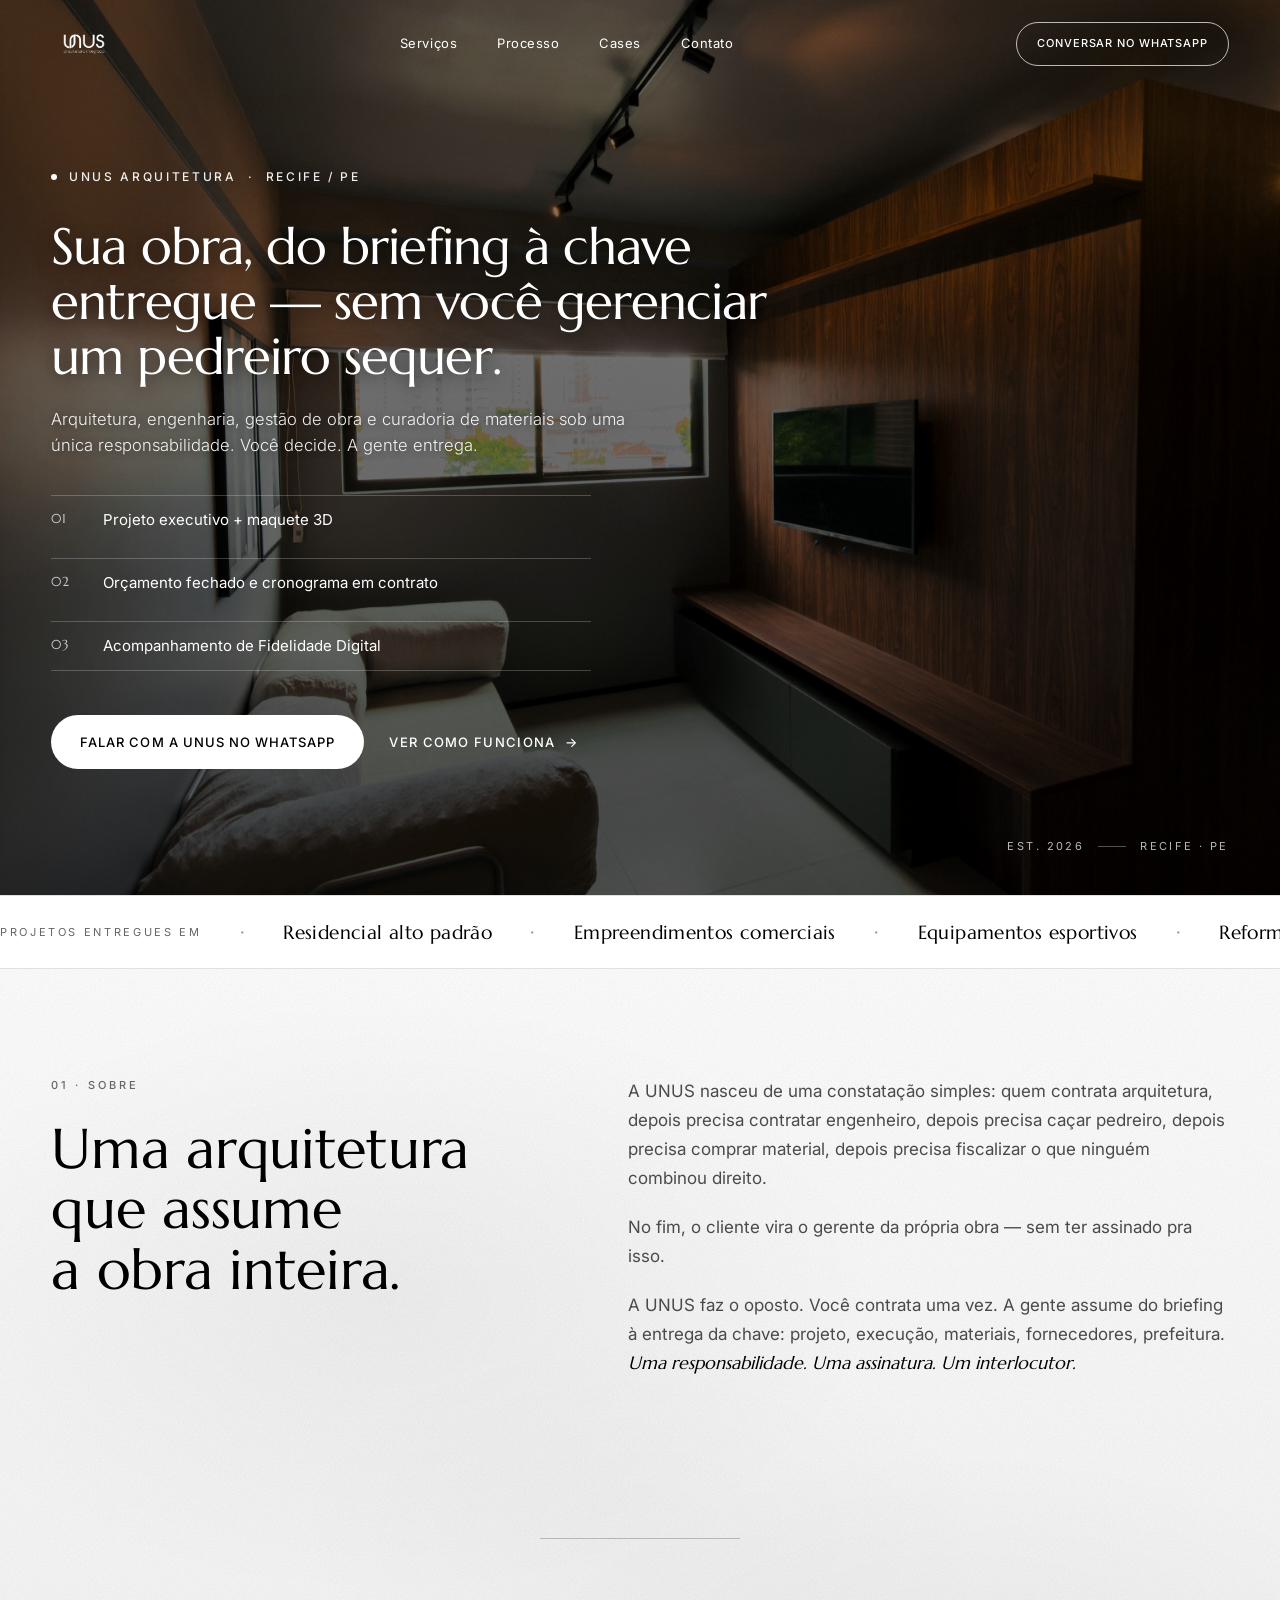
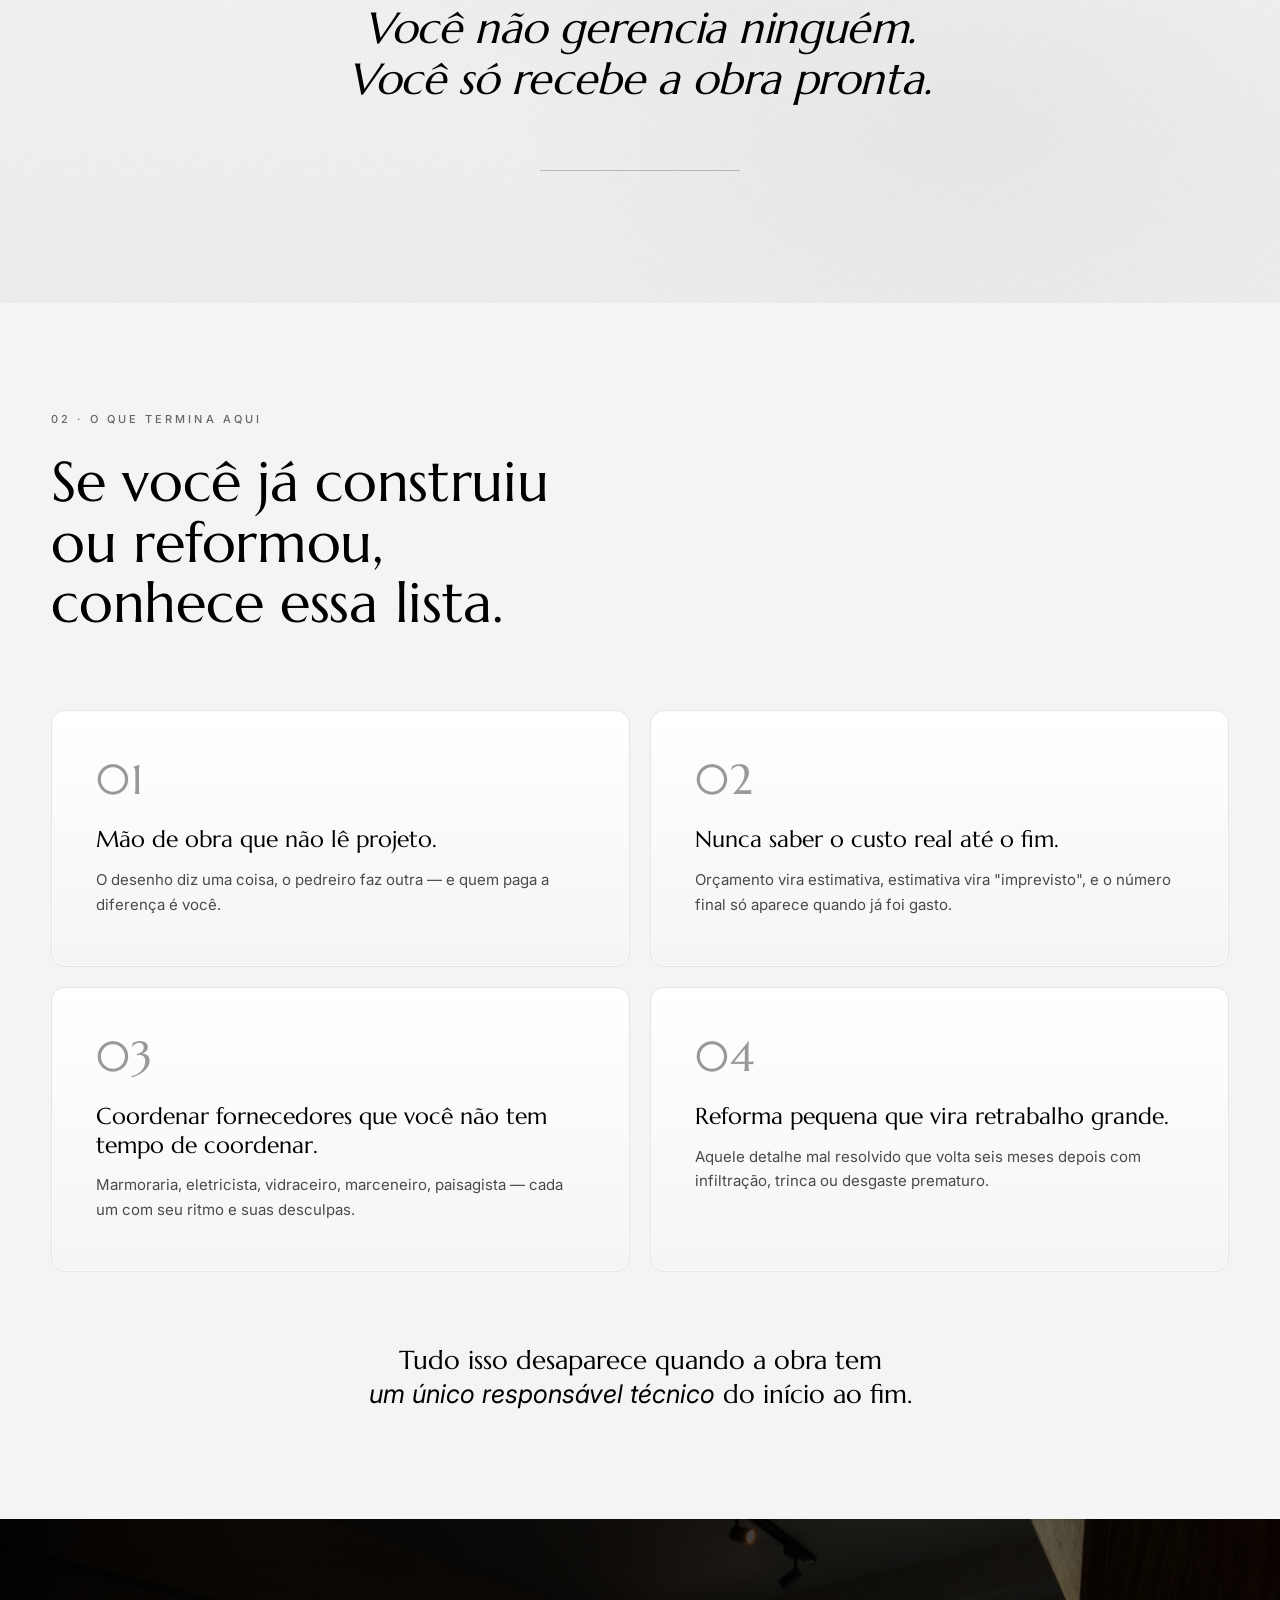
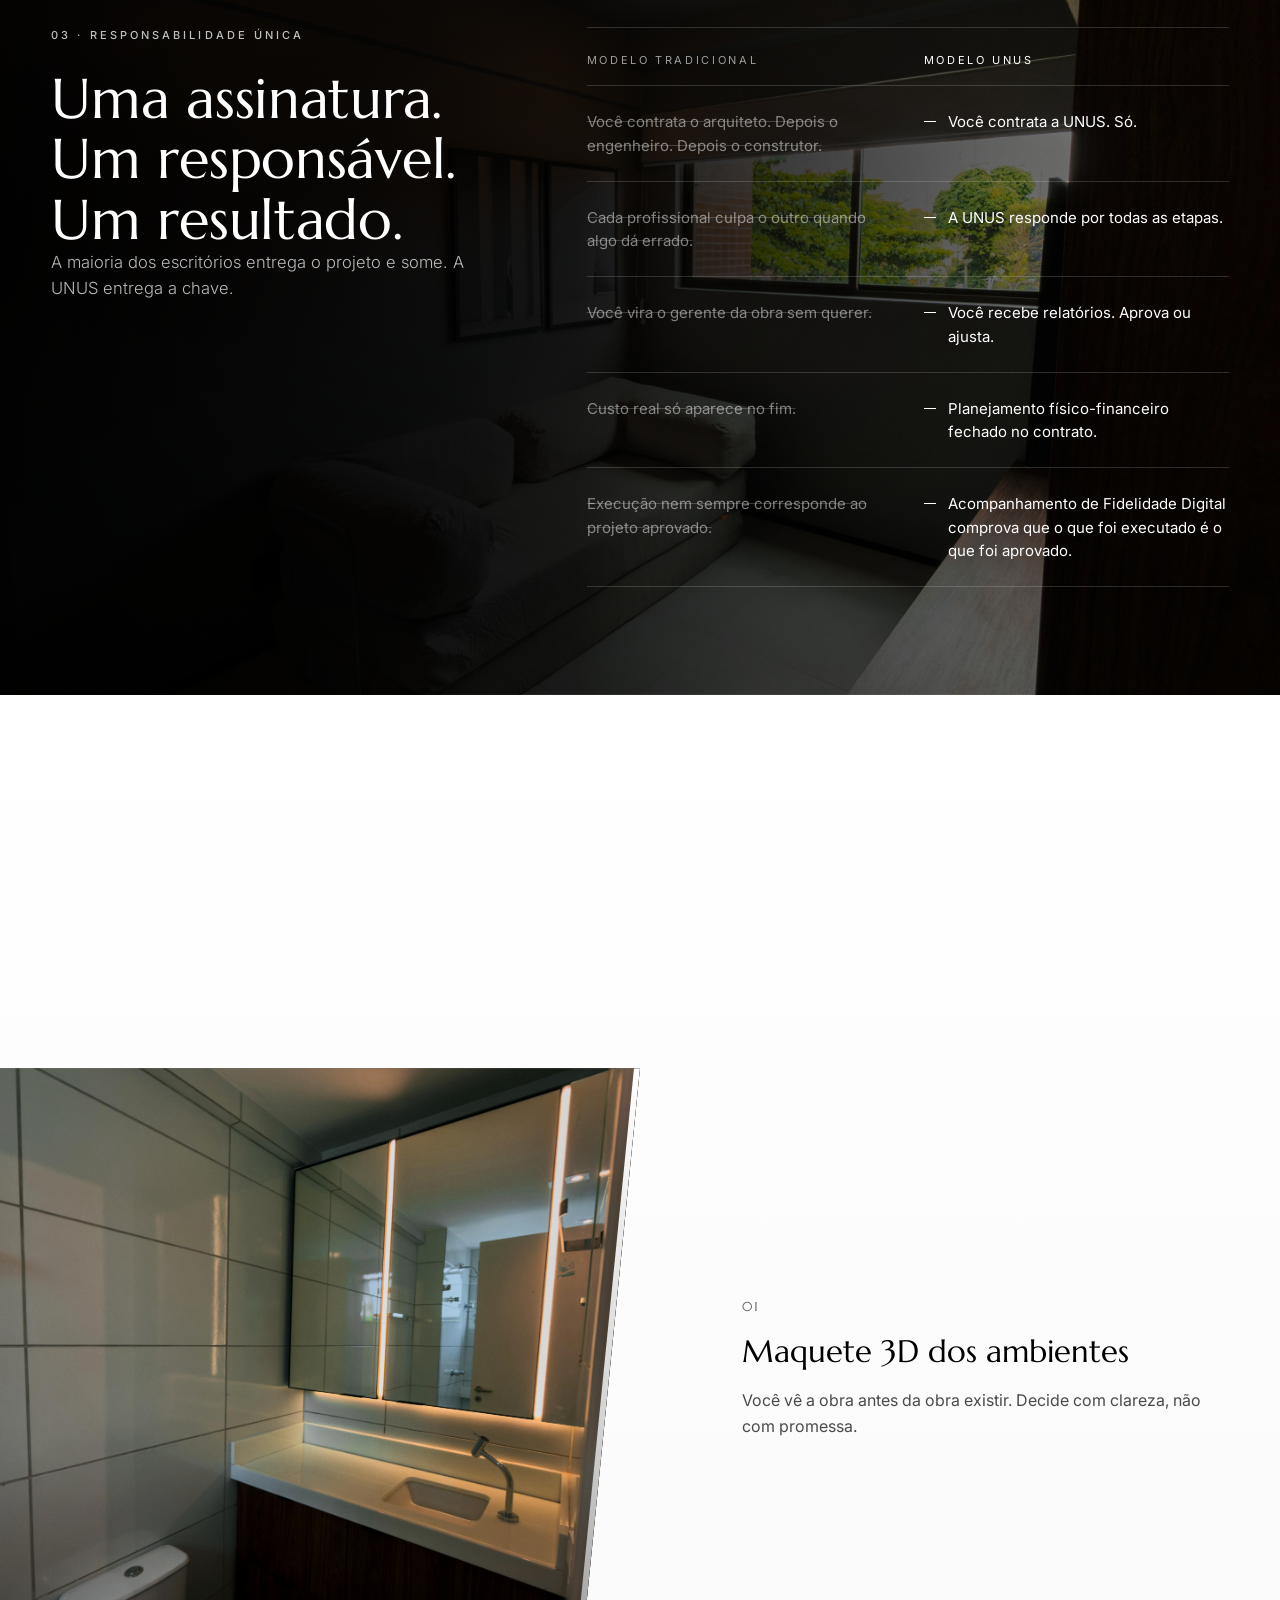
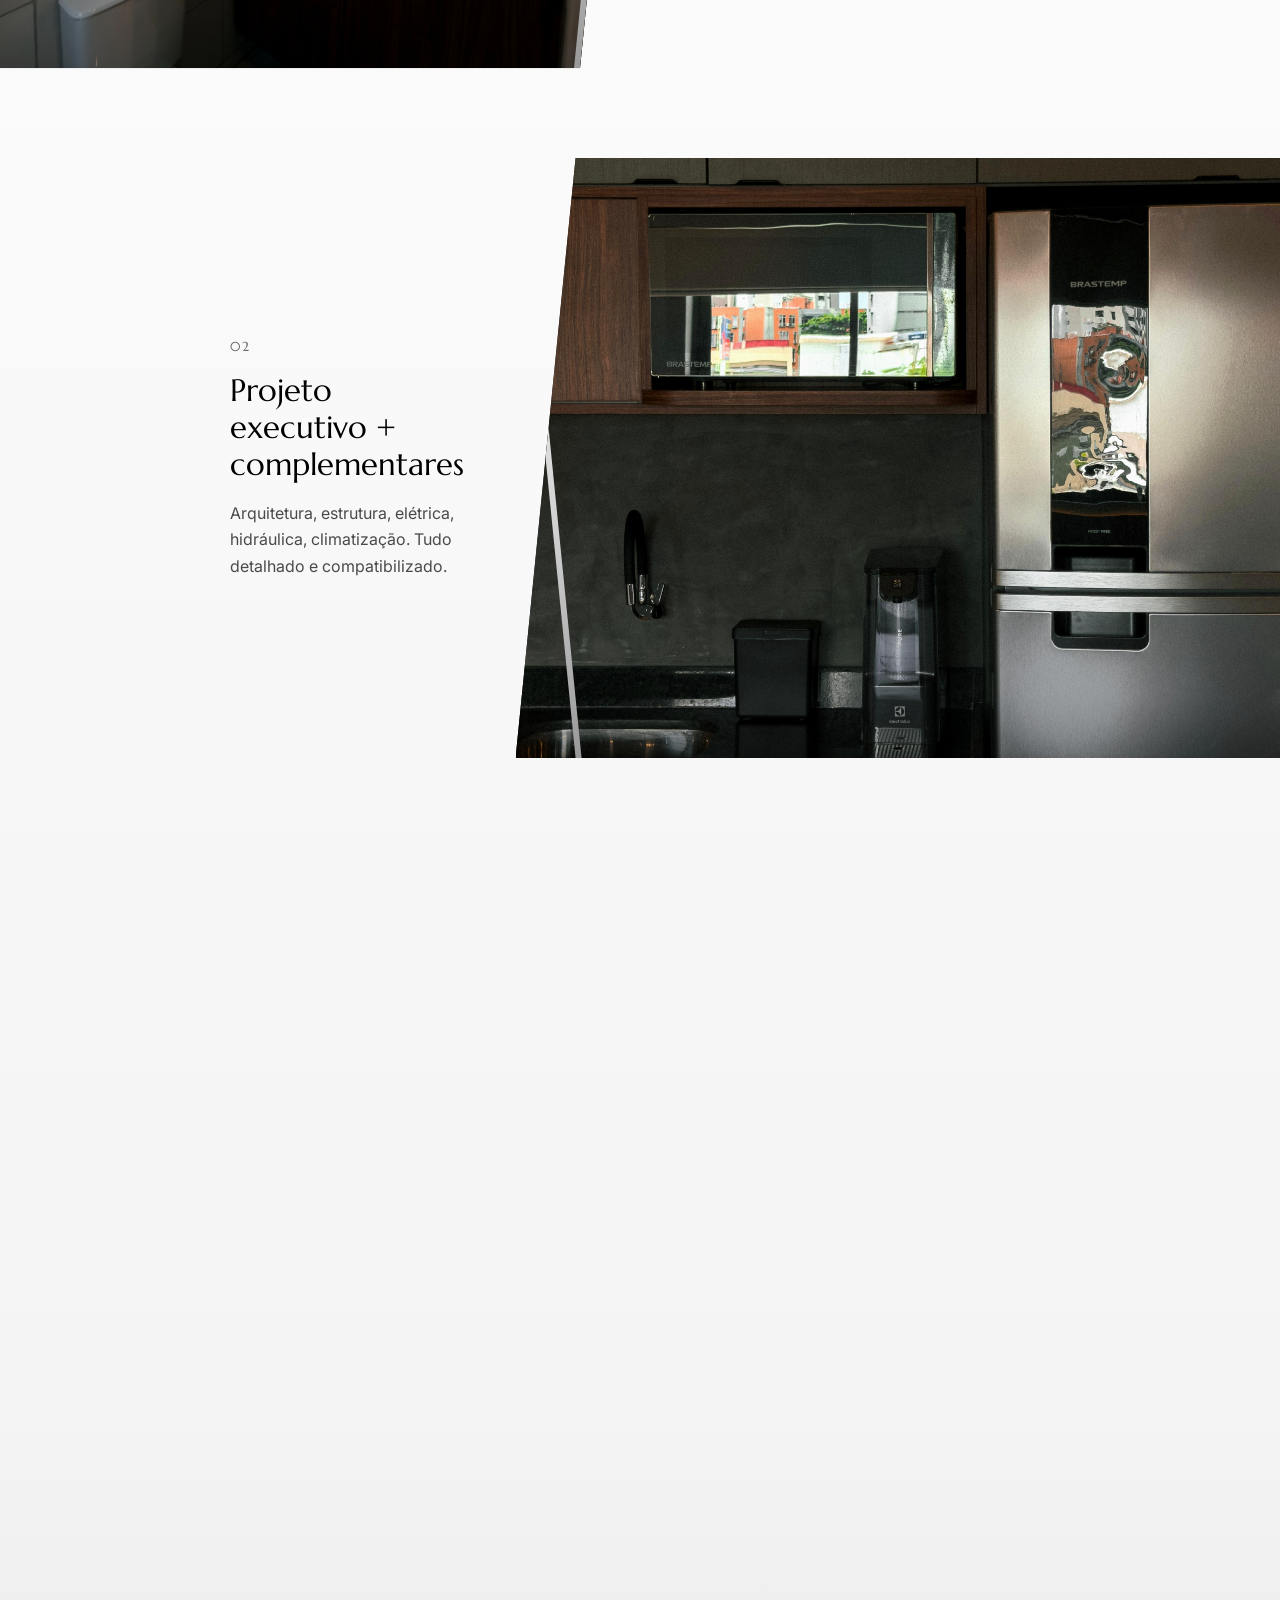
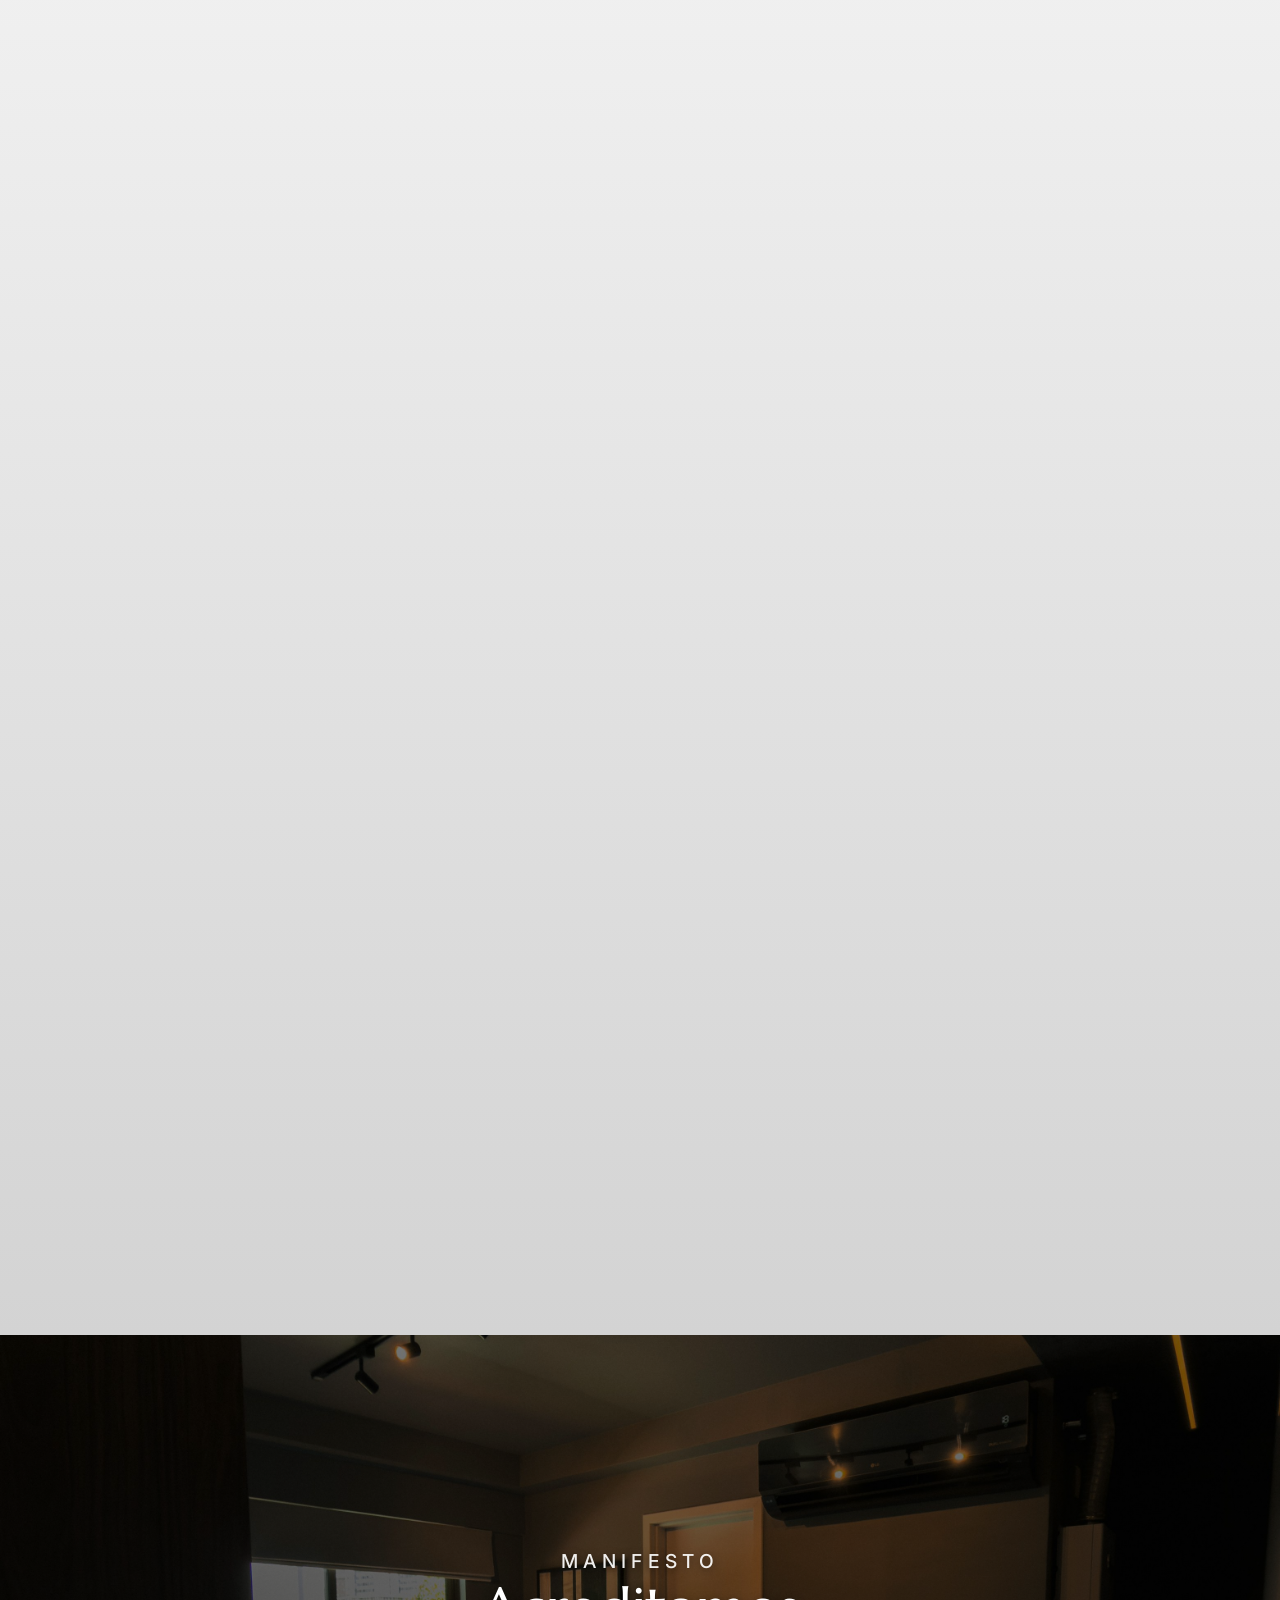
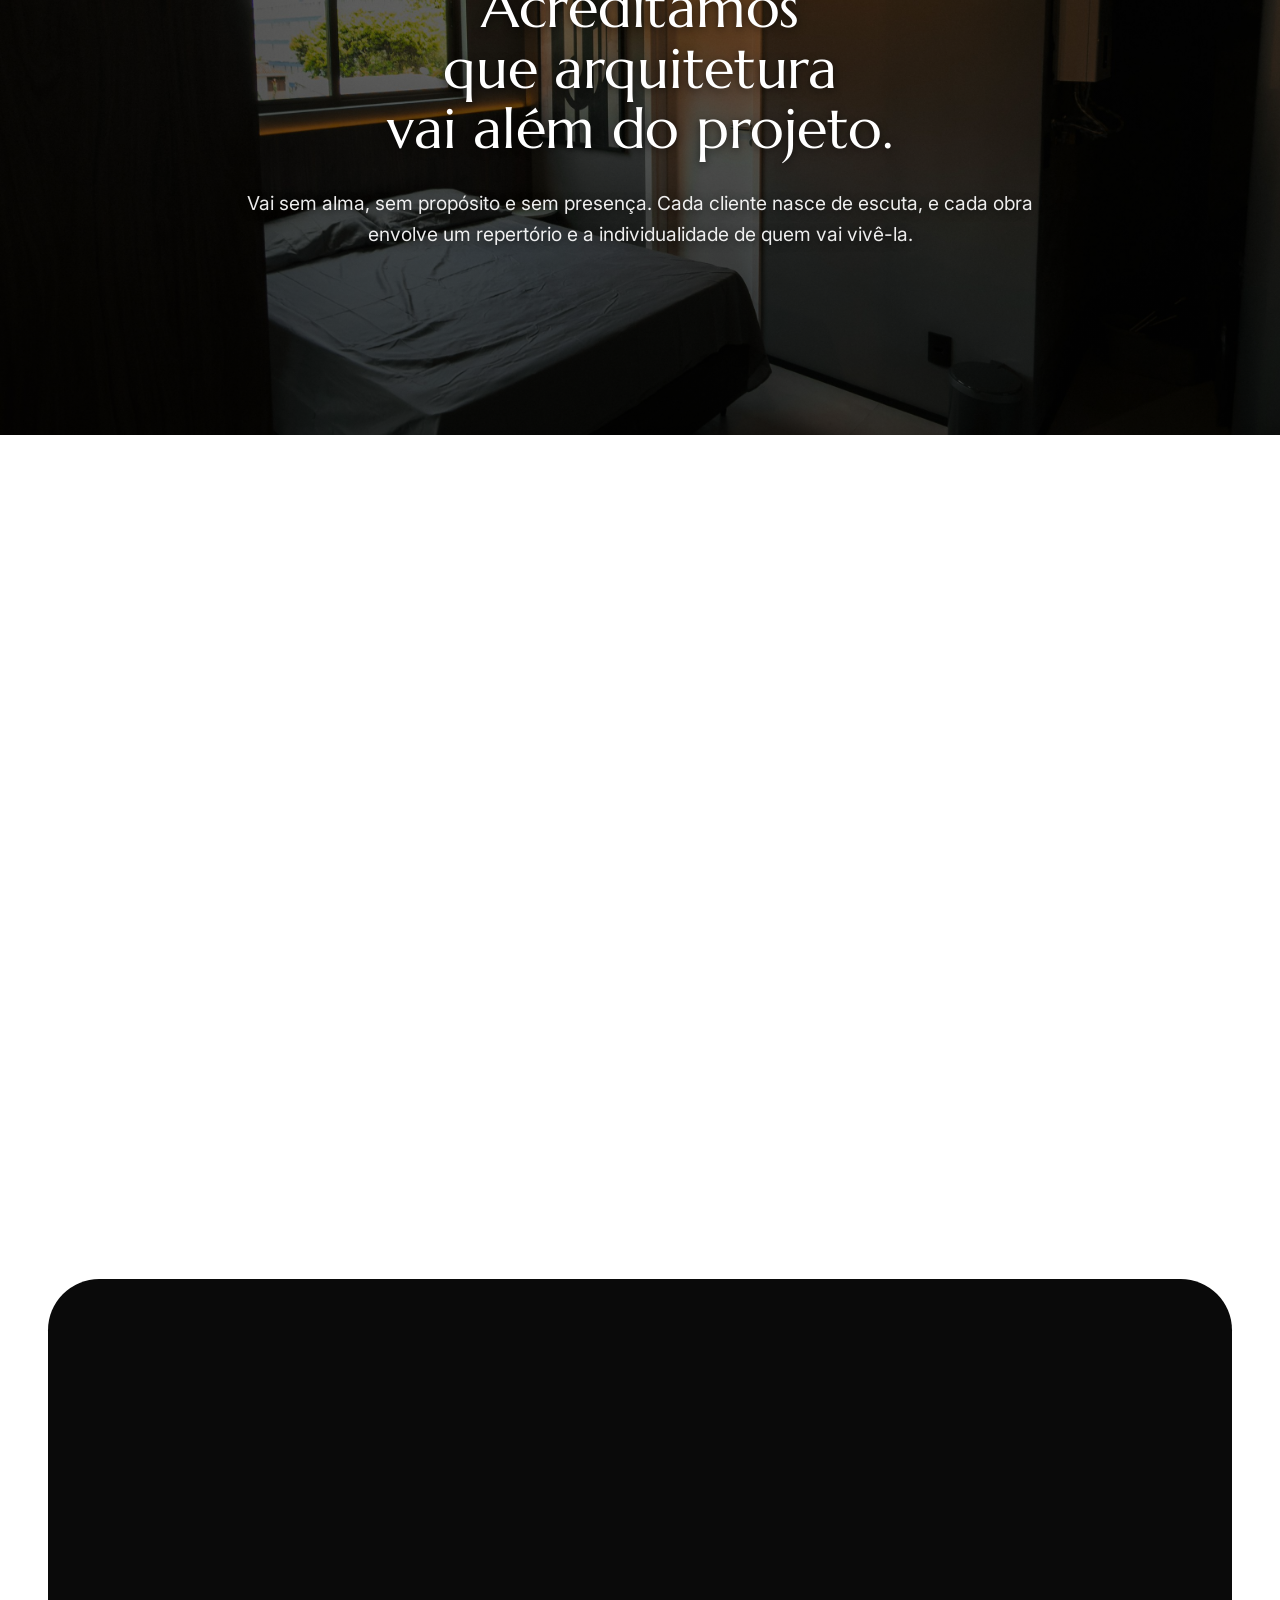
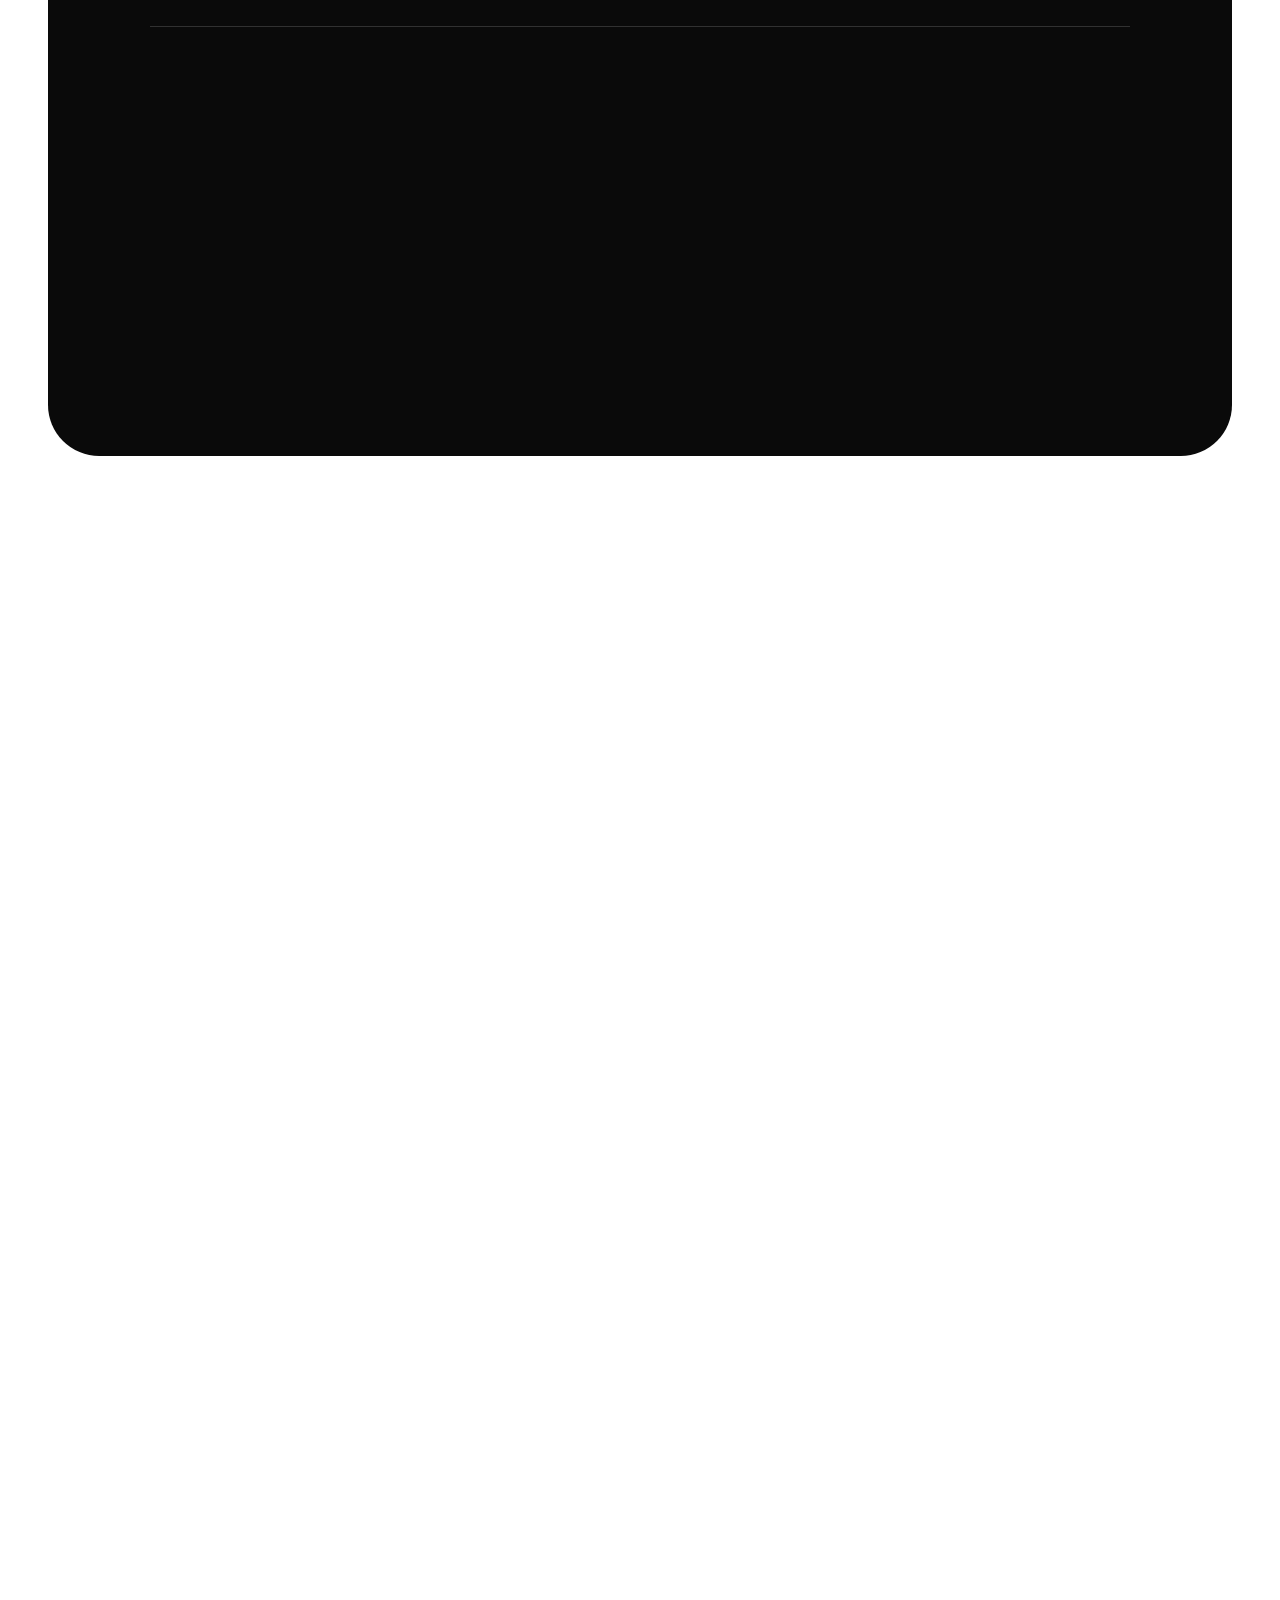
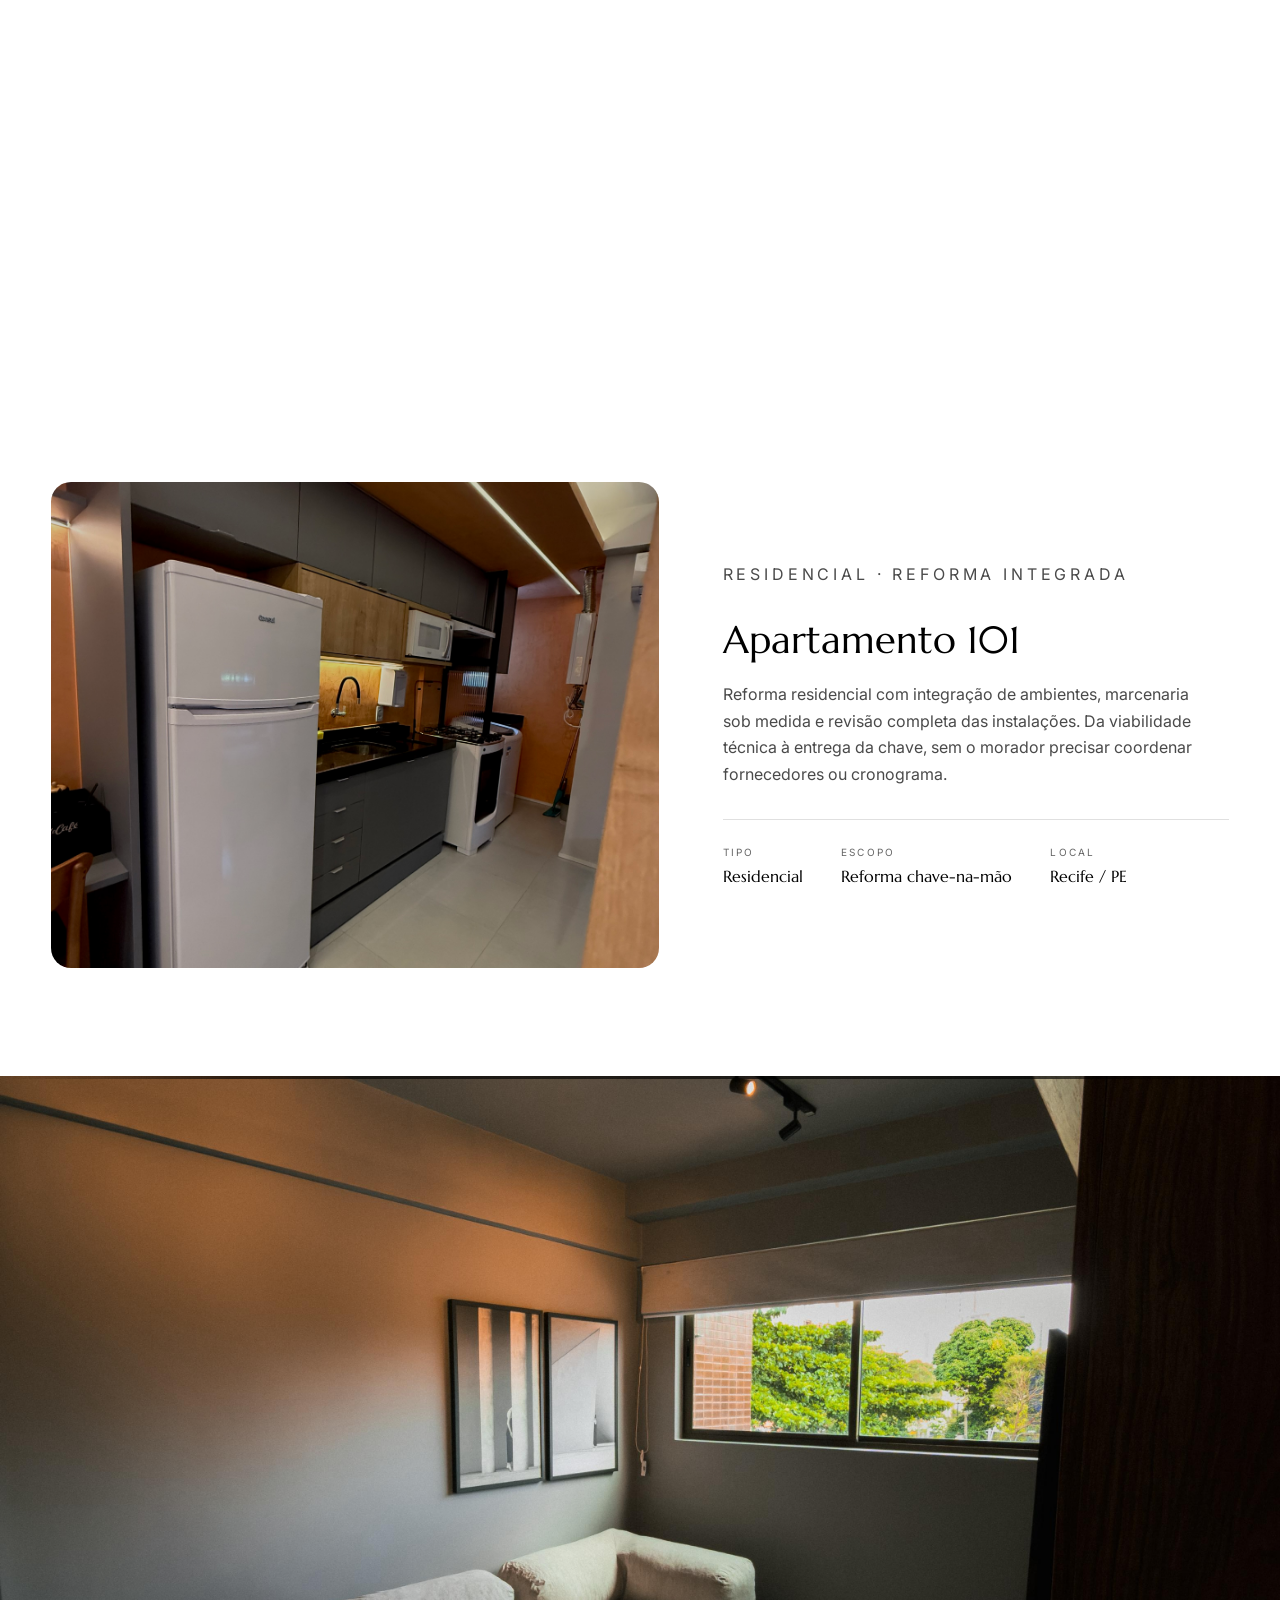
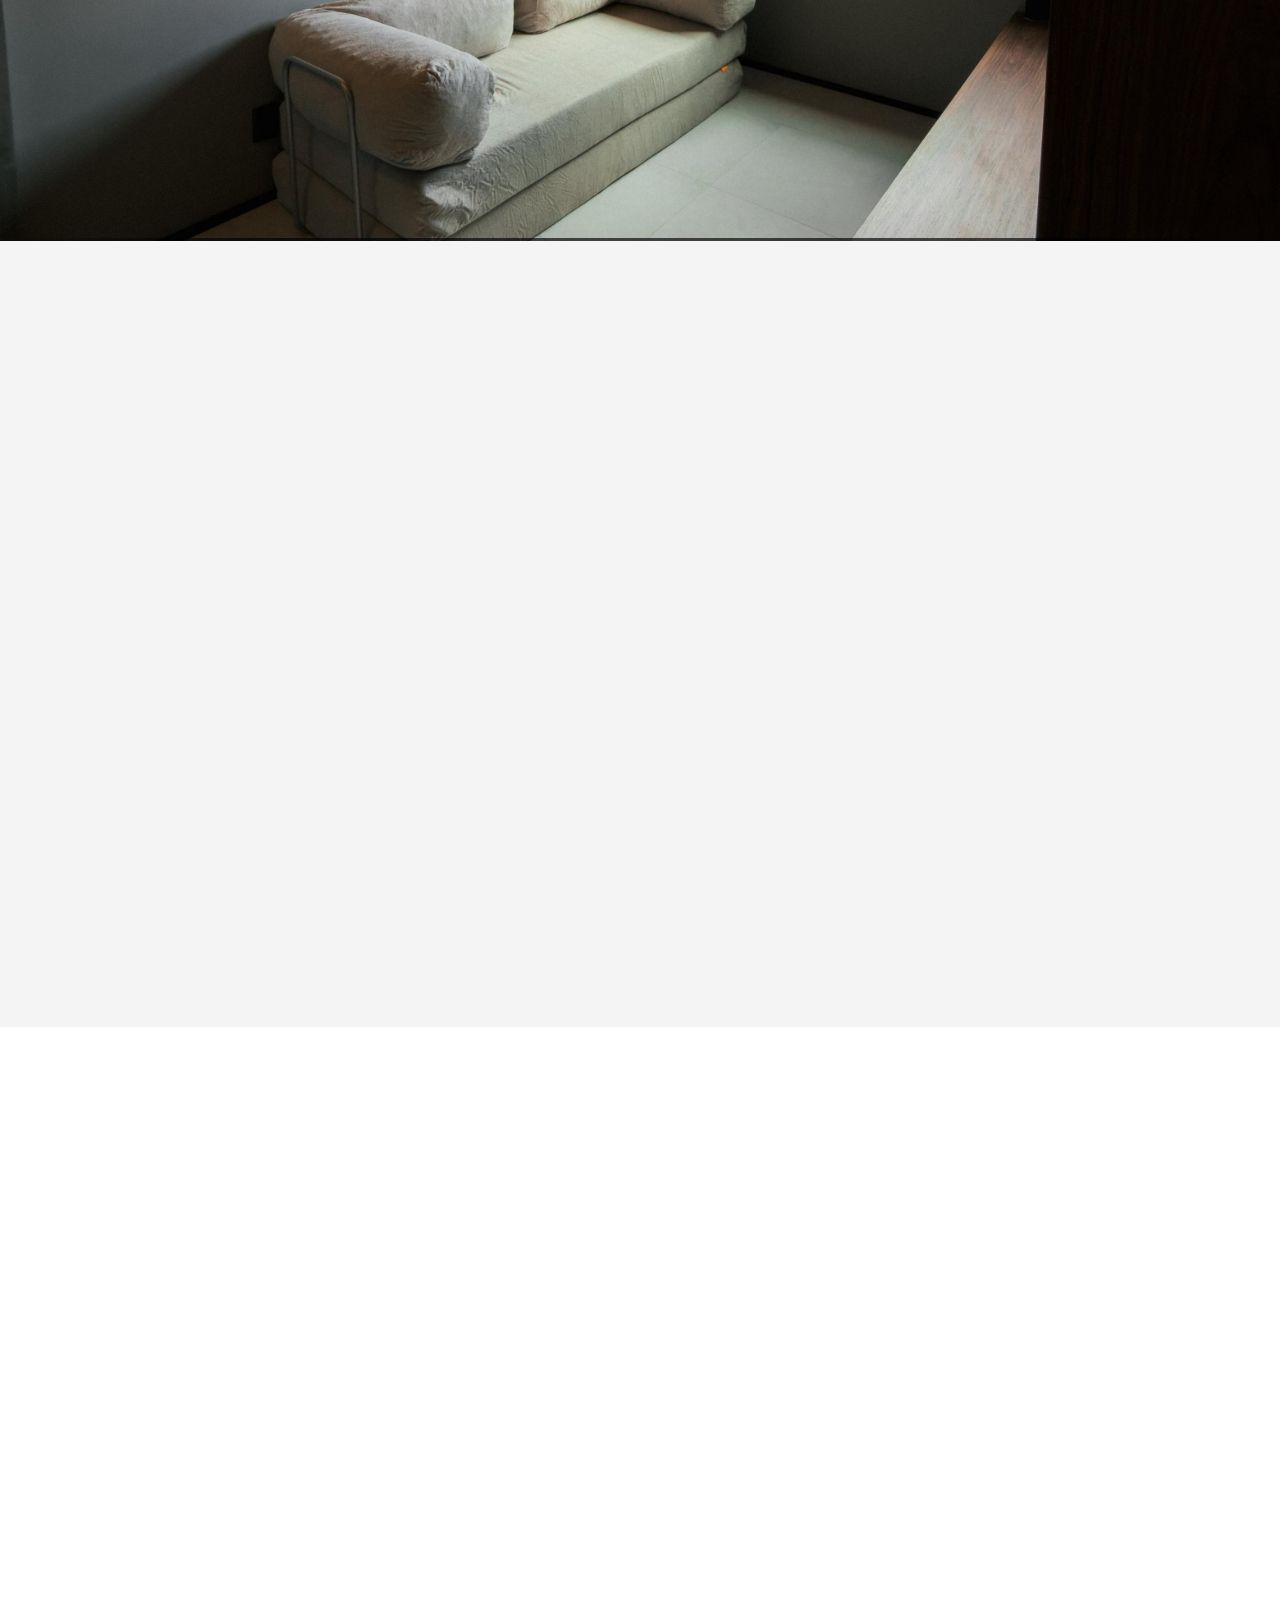
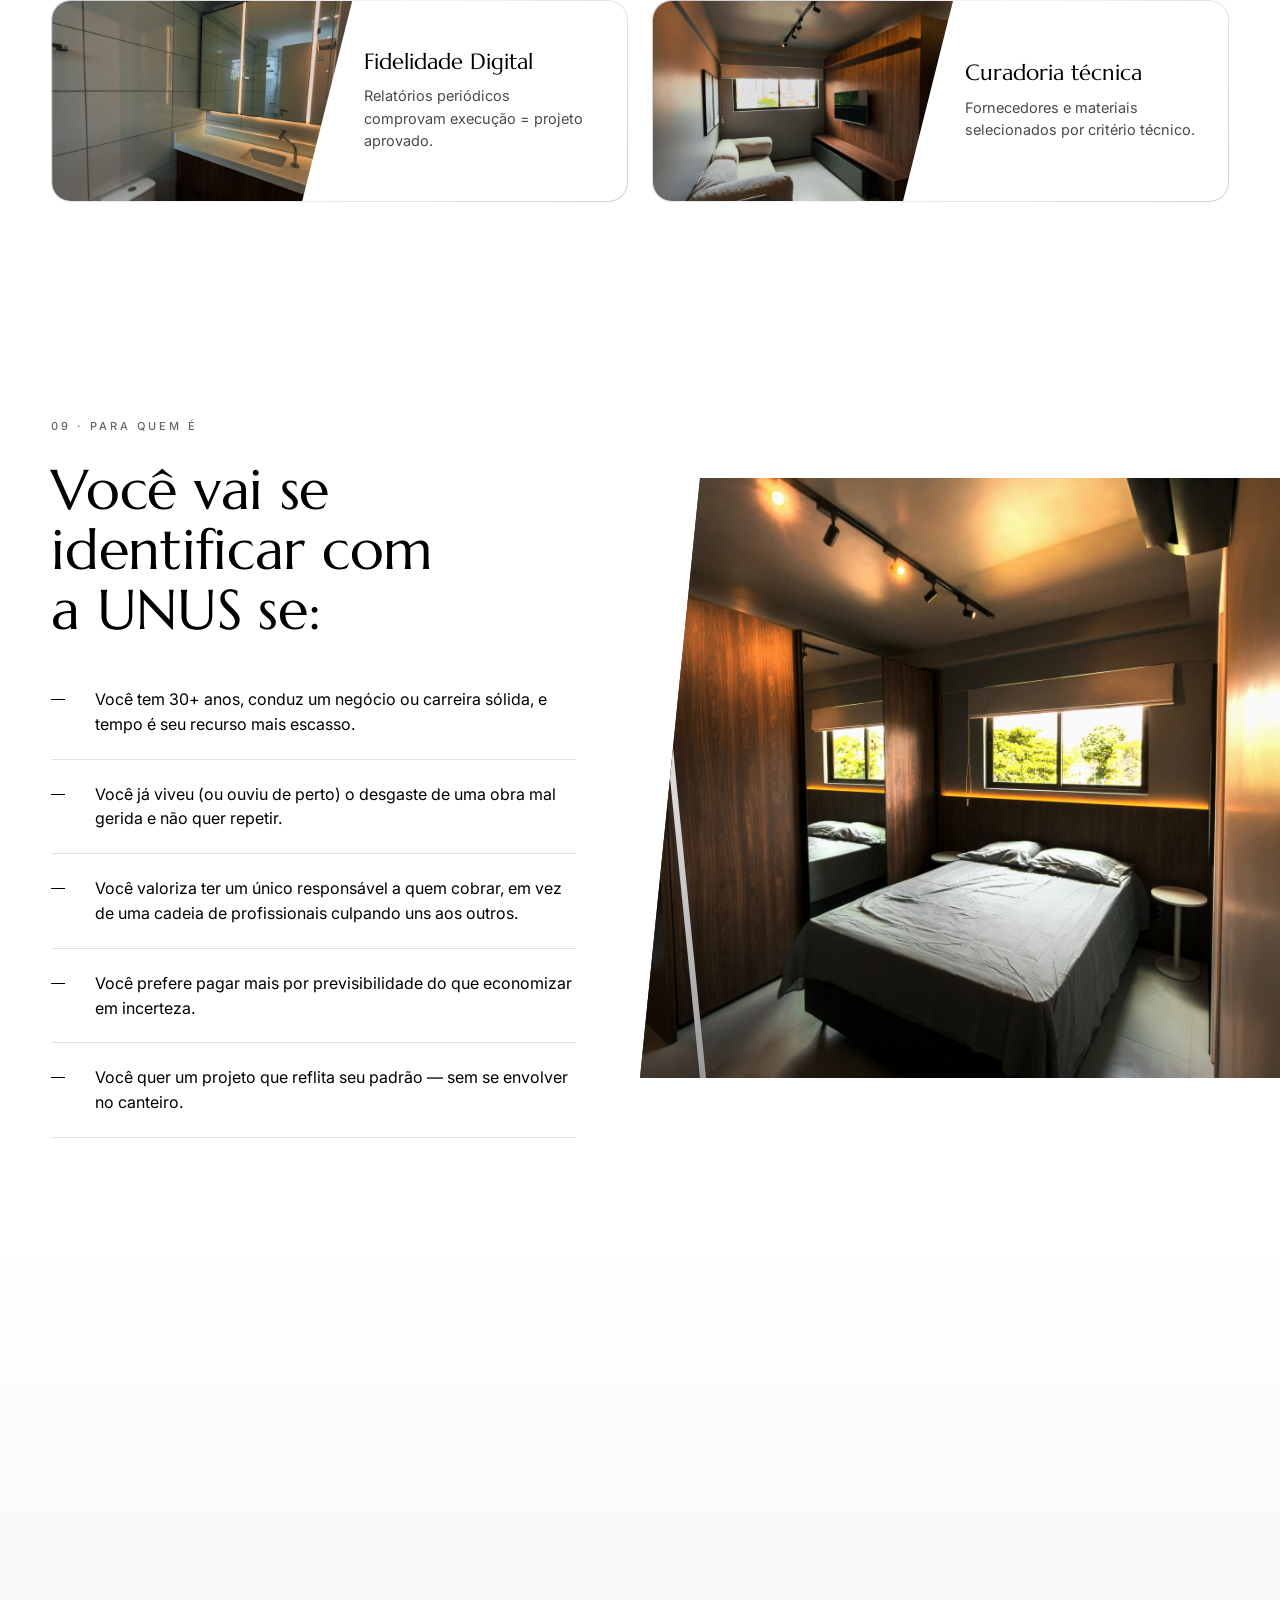
==== index.html @ dfbf9e67 "Initial preview - UNUS Arquitetura LP v2 Co-Authored-By: Claude Opus 4.7 (1M context) <noreply@anthr" ====
<!DOCTYPE html>
<html lang="pt-BR">
<head>
<meta charset="UTF-8">
<meta name="viewport" content="width=device-width, initial-scale=1.0">
<title>UNUS Arquitetura Integrada — Do briefing à chave entregue</title>
<meta name="description" content="UNUS Arquitetura Integrada: projeto, engenharia, gestão de obra e curadoria de materiais sob uma única responsabilidade. Chave-na-mão em Recife/PE.">
<meta property="og:title" content="UNUS Arquitetura Integrada — Do briefing à chave entregue">
<meta property="og:description" content="Arquitetura integrada chave-na-mão em Recife/PE. Uma responsabilidade. Uma assinatura. Um interlocutor.">
<meta property="og:type" content="website">

<link rel="preconnect" href="https://fonts.googleapis.com">
<link rel="preconnect" href="https://fonts.gstatic.com" crossorigin>
<link href="https://fonts.googleapis.com/css2?family=Marcellus&family=Inter:wght@300;400;500;600&display=swap" rel="stylesheet">

<link rel="stylesheet" href="styles.css">
</head>
<body>

<!-- HEADER -->
<header class="site-header is-over-hero" id="siteHeader">
  <div class="container header__inner">
    <a class="brand brand--image" href="#top" aria-label="UNUS Arquitetura Integrada">
      <img class="brand__logo" src="assets/img/logo.png" alt="UNUS Arquitetura Integrada" loading="eager">
    </a>

    <nav class="nav" aria-label="Principal">
      <a href="#servicos">Serviços</a>
      <a href="#processo">Processo</a>
      <a href="#cases">Cases</a>
      <a href="#contato">Contato</a>
    </nav>

    <a class="btn btn--ghost btn--sm header__cta" href="https://wa.me/5581999999999" target="_blank" rel="noopener">
      Conversar no WhatsApp
    </a>

    <button class="nav-toggle" id="navToggle" aria-label="Abrir menu" aria-expanded="false">
      <span></span><span></span><span></span>
    </button>
  </div>

  <div class="mobile-menu" id="mobileMenu" hidden>
    <a href="#servicos">Serviços</a>
    <a href="#processo">Processo</a>
    <a href="#cases">Cases</a>
    <a href="#contato">Contato</a>
    <a class="btn btn--solid" href="https://wa.me/5581999999999" target="_blank" rel="noopener">Conversar no WhatsApp</a>
  </div>
</header>

<main id="top">

  <!-- HERO (imagem como BG full) -->
  <section class="hero hero--bg">
    <div class="hero__bg" aria-hidden="true">
      <img src="assets/img/hero.jpg" alt="" loading="eager">
    </div>
    <div class="hero__inner">
      <div class="hero__content">
        <p class="eyebrow eyebrow--light"><span class="eyebrow__dot eyebrow__dot--light"></span> UNUS Arquitetura &nbsp;·&nbsp; Recife / PE</p>
        <h1 class="display display--hero">
          Sua obra, do briefing à chave entregue — sem você gerenciar um pedreiro sequer.
        </h1>
        <p class="lede lede--light">
          Arquitetura, engenharia, gestão de obra e curadoria de materiais sob uma única responsabilidade. Você decide. A gente entrega.
        </p>
        <ul class="hero__bullets hero__bullets--light">
          <li><span>01</span> Projeto executivo + maquete 3D</li>
          <li><span>02</span> Orçamento fechado e cronograma em contrato</li>
          <li><span>03</span> Acompanhamento de Fidelidade Digital</li>
        </ul>
        <div class="hero__cta">
          <a class="btn btn--solid btn--on-image" href="https://wa.me/5581999999999" target="_blank" rel="noopener">Falar com a UNUS no WhatsApp</a>
          <a class="btn btn--link btn--link-light" href="#processo">Ver como funciona <span aria-hidden="true">&rarr;</span></a>
        </div>
      </div>
    </div>
    <div class="hero__meta hero__meta--light">
      <span>Est. 2026</span>
      <span class="hero__meta-divider"></span>
      <span>Recife · PE</span>
    </div>
  </section>

  <!-- BARRA NICHOS — marquee animado -->
  <section class="strip strip--marquee">
    <div class="strip-marquee">
      <div class="strip-marquee__track">
        <span class="strip__label">Projetos entregues em</span>
        <span class="sep">·</span>
        <span class="item">Residencial alto padrão</span>
        <span class="sep">·</span>
        <span class="item">Empreendimentos comerciais</span>
        <span class="sep">·</span>
        <span class="item">Equipamentos esportivos</span>
        <span class="sep">·</span>
        <span class="item">Reformas integradas</span>
        <span class="sep">·</span>
        <span class="item">Interiores sob medida</span>
        <span class="sep">·</span>
        <!-- duplicado pra loop infinito -->
        <span class="strip__label">Projetos entregues em</span>
        <span class="sep">·</span>
        <span class="item">Residencial alto padrão</span>
        <span class="sep">·</span>
        <span class="item">Empreendimentos comerciais</span>
        <span class="sep">·</span>
        <span class="item">Equipamentos esportivos</span>
        <span class="sep">·</span>
        <span class="item">Reformas integradas</span>
        <span class="sep">·</span>
        <span class="item">Interiores sob medida</span>
        <span class="sep">·</span>
      </div>
    </div>
  </section>

  <!-- QUEM É -->
  <section class="quem" id="sobre">
    <div class="container quem__grid">
      <div class="quem__intro">
        <p class="section-label">01 · Sobre</p>
        <h2 class="h-display">Uma arquitetura<br>que assume<br>a obra inteira.</h2>
      </div>
      <div class="quem__body">
        <p>A UNUS nasceu de uma constatação simples: quem contrata arquitetura, depois precisa contratar engenheiro, depois precisa caçar pedreiro, depois precisa comprar material, depois precisa fiscalizar o que ninguém combinou direito.</p>
        <p>No fim, o cliente vira o gerente da própria obra — sem ter assinado pra isso.</p>
        <p>A UNUS faz o oposto. Você contrata uma vez. A gente assume do briefing à entrega da chave: projeto, execução, materiais, fornecedores, prefeitura. <em>Uma responsabilidade. Uma assinatura. Um interlocutor.</em></p>
      </div>
    </div>

    <!-- Destaque chamativo -->
    <div class="container">
      <figure class="pull-quote">
        <hr class="pull-quote__rule">
        <blockquote>
          Você não gerencia ninguém.<br>
          Você só recebe a obra pronta.
        </blockquote>
        <hr class="pull-quote__rule">
      </figure>
    </div>
  </section>

  <!-- DORES (cards premium) -->
  <section class="dores">
    <div class="container">
      <header class="section-head">
        <p class="section-label">02 · O que termina aqui</p>
        <h2 class="h-display">Se você já construiu<br>ou reformou,<br>conhece essa lista.</h2>
      </header>

      <div class="dores__grid">
        <article class="dor dor--premium">
          <span class="dor__num">01</span>
          <h3>Mão de obra que não lê projeto.</h3>
          <p>O desenho diz uma coisa, o pedreiro faz outra — e quem paga a diferença é você.</p>
        </article>
        <article class="dor dor--premium">
          <span class="dor__num">02</span>
          <h3>Nunca saber o custo real até o fim.</h3>
          <p>Orçamento vira estimativa, estimativa vira "imprevisto", e o número final só aparece quando já foi gasto.</p>
        </article>
        <article class="dor dor--premium">
          <span class="dor__num">03</span>
          <h3>Coordenar fornecedores que você não tem tempo de coordenar.</h3>
          <p>Marmoraria, eletricista, vidraceiro, marceneiro, paisagista — cada um com seu ritmo e suas desculpas.</p>
        </article>
        <article class="dor dor--premium">
          <span class="dor__num">04</span>
          <h3>Reforma pequena que vira retrabalho grande.</h3>
          <p>Aquele detalhe mal resolvido que volta seis meses depois com infiltração, trinca ou desgaste prematuro.</p>
        </article>
      </div>

      <p class="dores__bridge">
        Tudo isso desaparece quando a obra tem<br>
        <strong>um único responsável técnico</strong> do início ao fim.
      </p>
    </div>
  </section>

  <!-- DIFERENCIAL -->
  <section class="diferencial" id="servicos">
    <div class="container diferencial__grid">
      <div class="diferencial__intro">
        <p class="section-label section-label--light">03 · Responsabilidade única</p>
        <h2 class="h-display">Uma assinatura.<br>Um responsável.<br>Um resultado.</h2>
        <p class="lede lede--light">A maioria dos escritórios entrega o projeto e some. A UNUS entrega a chave.</p>
      </div>

      <div class="diferencial__table">
        <div class="row row--head">
          <div>Modelo tradicional</div>
          <div>Modelo UNUS</div>
        </div>
        <div class="row">
          <div>Você contrata o arquiteto. Depois o engenheiro. Depois o construtor.</div>
          <div>Você contrata a UNUS. Só.</div>
        </div>
        <div class="row">
          <div>Cada profissional culpa o outro quando algo dá errado.</div>
          <div>A UNUS responde por todas as etapas.</div>
        </div>
        <div class="row">
          <div>Você vira o gerente da obra sem querer.</div>
          <div>Você recebe relatórios. Aprova ou ajusta.</div>
        </div>
        <div class="row">
          <div>Custo real só aparece no fim.</div>
          <div>Planejamento físico-financeiro fechado no contrato.</div>
        </div>
        <div class="row">
          <div>Execução nem sempre corresponde ao projeto aprovado.</div>
          <div>Acompanhamento de Fidelidade Digital comprova que o que foi executado é o que foi aprovado.</div>
        </div>
      </div>
    </div>
  </section>

  <!-- INCLUIDO — imagens full-bleed alternadas -->
  <section class="incluido">
    <div class="container">
      <header class="section-head section-head--center">
        <p class="section-label">04 · O que está incluído</p>
        <h2 class="h-display">Tudo que entra<br>no contrato UNUS.</h2>
        <p class="lede">Sem letrinha pequena. Sem serviço que vira "extra" no meio da obra.</p>
      </header>
    </div>

    <div class="incluido__grid">
      <!-- 01 foto esquerda -->
      <article class="entry entry--media-left">
        <div class="entry__media">
          <div class="entry__media-bg" style="background-image:url('assets/img/detalhe-3.jpg')"></div>
          <img src="assets/img/detalhe-3.jpg" alt="Maquete 3D de ambiente projetado pela UNUS" loading="lazy">
        </div>
        <div class="entry__body">
          <span class="entry__num">01</span>
          <h3>Maquete 3D dos ambientes</h3>
          <p>Você vê a obra antes da obra existir. Decide com clareza, não com promessa.</p>
        </div>
      </article>

      <!-- 02 foto direita -->
      <article class="entry entry--media-right">
        <div class="entry__media">
          <div class="entry__media-bg" style="background-image:url('assets/img/detalhe-1.jpg')"></div>
          <img src="assets/img/detalhe-1.jpg" alt="Detalhe construtivo de iluminação indireta e marcenaria" loading="lazy">
        </div>
        <div class="entry__body">
          <span class="entry__num">02</span>
          <h3>Projeto executivo + complementares</h3>
          <p>Arquitetura, estrutura, elétrica, hidráulica, climatização. Tudo detalhado e compatibilizado.</p>
        </div>
      </article>

      <!-- 03 foto esquerda -->
      <article class="entry entry--media-left">
        <div class="entry__media">
          <div class="entry__media-bg" style="background-image:url('assets/img/detalhe-2.jpg')"></div>
          <img src="assets/img/detalhe-2.jpg" alt="Detalhe de espelho integrado à marcenaria" loading="lazy">
        </div>
        <div class="entry__body">
          <span class="entry__num">03</span>
          <h3>Memorial de materiais com especificação técnica</h3>
          <p>Cada acabamento, cada metragem, cada marca. Sem espaço para troca silenciosa por opção mais barata.</p>
        </div>
      </article>

      <!-- 04 foto direita -->
      <article class="entry entry--media-right">
        <div class="entry__media">
          <div class="entry__media-bg" style="background-image:url('assets/img/detalhe-4.jpg')"></div>
          <img src="assets/img/detalhe-4.jpg" alt="Sala ampla com cromaticidade neutra projetada pela UNUS" loading="lazy">
        </div>
        <div class="entry__body">
          <span class="entry__num">04</span>
          <h3>Custo e planejamento físico-financeiro</h3>
          <p>Quanto, quando e por quê. Cronograma em contrato.</p>
        </div>
      </article>

      <!-- 05 foto esquerda -->
      <article class="entry entry--media-left">
        <div class="entry__media">
          <div class="entry__media-bg" style="background-image:url('assets/img/processo.jpg')"></div>
          <img src="assets/img/processo.jpg" alt="Equipe coordenando execução em ambiente em obra" loading="lazy">
        </div>
        <div class="entry__body">
          <span class="entry__num">05</span>
          <h3>Gestão da execução</h3>
          <p>A UNUS coordena equipe, fornecedores e prazos. Você não precisa estar no canteiro.</p>
        </div>
      </article>
    </div>
  </section>

  <!-- MANIFESTO -->
  <section class="manifesto">
    <div class="manifesto__inner">
      <p class="section-label section-label--light">Manifesto</p>
      <h2 class="h-display">Acreditamos<br>que arquitetura<br>vai além do projeto.</h2>
      <p>Vai sem alma, sem propósito e sem presença. Cada cliente nasce de escuta, e cada obra envolve um repertório e a individualidade de quem&nbsp;vai&nbsp;vivê-la.</p>
    </div>
  </section>

  <!-- BONUS (ícones SVG premium) -->
  <section class="bonus">
    <div class="container">
      <header class="section-head">
        <p class="section-label">05 · Diferenciais exclusivos</p>
        <h2 class="h-display">O que só a UNUS entrega.</h2>
      </header>

      <div class="bonus__grid">
        <article class="bonus__card">
          <span class="bonus__icon" aria-hidden="true">
            <svg viewBox="0 0 48 48" fill="none" stroke="currentColor" stroke-width="1.5" stroke-linecap="round" stroke-linejoin="round">
              <rect x="10" y="6" width="28" height="36" rx="2"/>
              <line x1="16" y1="14" x2="32" y2="14"/>
              <line x1="16" y1="20" x2="32" y2="20"/>
              <line x1="16" y1="26" x2="26" y2="26"/>
              <polyline points="28 32 32 36 38 28"/>
            </svg>
          </span>
          <h3>Acompanhamento de Fidelidade Digital</h3>
          <p>Relatórios periódicos que comprovam, etapa por etapa, que a execução corresponde ao projeto aprovado. Você não precisa confiar — você tem a evidência.</p>
        </article>
        <article class="bonus__card">
          <span class="bonus__icon" aria-hidden="true">
            <svg viewBox="0 0 48 48" fill="none" stroke="currentColor" stroke-width="1.5" stroke-linecap="round" stroke-linejoin="round">
              <path d="M24 4 L40 12 V24 C40 33 32 40 24 44 C16 40 8 33 8 24 V12 Z"/>
              <polyline points="17 24 22 29 32 19"/>
            </svg>
          </span>
          <h3>Assessoria em prefeitura e órgãos reguladores</h3>
          <p>Aprovações, alvarás, conformidades. A UNUS resolve a parte burocrática que trava obras.</p>
        </article>
        <article class="bonus__card">
          <span class="bonus__icon" aria-hidden="true">
            <svg viewBox="0 0 48 48" fill="none" stroke="currentColor" stroke-width="1.5" stroke-linecap="round" stroke-linejoin="round">
              <polygon points="24 6 42 20 24 42 6 20"/>
              <line x1="6" y1="20" x2="42" y2="20"/>
              <line x1="16" y1="13" x2="20" y2="20"/>
              <line x1="32" y1="13" x2="28" y2="20"/>
              <line x1="24" y1="6" x2="24" y2="20"/>
            </svg>
          </span>
          <h3>Curadoria técnica de fornecedores e acabamentos</h3>
          <p>Você não escolhe entre opções aleatórias. Recebe um menu curado por critério técnico e estético.</p>
        </article>
      </div>
    </div>
  </section>

  <!-- PROCESSO (border-radius grande) -->
  <section class="processo-wrap">
    <section class="processo" id="processo">
      <div class="container">
        <header class="section-head">
          <p class="section-label section-label--light">06 · Processo</p>
          <h2 class="h-display">Da primeira reunião<br>à entrega da chave.</h2>
        </header>

        <ol class="passos">
          <li class="passo">
            <div class="passo__num">01</div>
            <div class="passo__body">
              <h3>Viabilidade técnica</h3>
              <p>Visita ao terreno ou ambiente. Diagnóstico, restrições legais, possibilidades reais.</p>
            </div>
          </li>
          <li class="passo">
            <div class="passo__num">02</div>
            <div class="passo__body">
              <h3>Projeto e maquete 3D</h3>
              <p>Você vê antes de aprovar. Decisão informada, não apostada.</p>
            </div>
          </li>
          <li class="passo">
            <div class="passo__num">03</div>
            <div class="passo__body">
              <h3>Contrato com cronograma e custo fechado</h3>
              <p>Tudo previsto. Tudo em contrato.</p>
            </div>
          </li>
          <li class="passo">
            <div class="passo__num">04</div>
            <div class="passo__body">
              <h3>Execução + Fidelidade Digital</h3>
              <p>A UNUS toca a obra. Você recebe relatórios. No fim, recebe a chave.</p>
            </div>
          </li>
        </ol>
      </div>
    </section>
  </section>

  <!-- CASES -->
  <section class="cases" id="cases">
    <div class="container">
      <header class="section-head">
        <p class="section-label">07 · Cases</p>
        <h2 class="h-display">Onde a UNUS<br>já entregou.</h2>
      </header>

      <div class="cases__list">
        <article class="case">
          <div class="case__media">
            <img src="assets/img/case-1.jpg" alt="Apartamento 305 — sala estar com painel de madeira e iluminação indireta" loading="lazy">
          </div>
          <div class="case__body">
            <p class="case__tag">Residencial · Alto padrão</p>
            <h3>Apartamento 305</h3>
            <p>Projeto residencial completo com curadoria integral de marcenaria, iluminação cênica e acabamentos premium. Sala, quartos, cozinha e banheiros entregues sob única assinatura, da concepção à última peça instalada.</p>
            <ul class="case__meta">
              <li><span>Tipo</span> Residencial</li>
              <li><span>Escopo</span> Projeto + execução</li>
              <li><span>Local</span> Recife / PE</li>
            </ul>
          </div>
        </article>

        <article class="case case--reverse">
          <div class="case__media">
            <img src="assets/img/case-2.jpg" alt="Caxanga Golf Club — projeto de baias para cavalos com cobertura cerâmica" loading="lazy">
          </div>
          <div class="case__body">
            <p class="case__tag">Comercial · Equipamento esportivo</p>
            <h3>Caxanga Golf Club</h3>
            <p>Projeto de baias e estabulos para clube de golfe e hipismo, com ventilação técnica, conforto animal e identidade arquitetônica integrada ao paisagismo do clube. Compatibilização entre infraestrutura técnica e estética sob uma única responsabilidade.</p>
            <ul class="case__meta">
              <li><span>Tipo</span> Comercial</li>
              <li><span>Escopo</span> Projeto integrado</li>
              <li><span>Local</span> Recife / PE</li>
            </ul>
          </div>
        </article>

        <article class="case">
          <div class="case__media">
            <img src="assets/img/case-3.jpg" alt="Apartamento 101 — sala integrada com painel de madeira e marcenaria sob medida" loading="lazy">
          </div>
          <div class="case__body">
            <p class="case__tag">Residencial · Reforma integrada</p>
            <h3>Apartamento 101</h3>
            <p>Reforma residencial com integração de ambientes, marcenaria sob medida e revisão completa das instalações. Da viabilidade técnica à entrega da chave, sem o morador precisar coordenar fornecedores ou cronograma.</p>
            <ul class="case__meta">
              <li><span>Tipo</span> Residencial</li>
              <li><span>Escopo</span> Reforma chave-na-mão</li>
              <li><span>Local</span> Recife / PE</li>
            </ul>
          </div>
        </article>
      </div>
    </div>
  </section>

  <!-- GALERIA FULL-WIDTH — slideshow -->
  <section class="gallery-slideshow" aria-label="Galeria de obras">
    <div class="gallery-slideshow__inner">
      <div class="slide is-active" style="background-image:url('assets/img/case-1.jpg')"></div>
      <div class="slide" style="background-image:url('assets/img/secundaria.jpg')"></div>
      <div class="slide" style="background-image:url('assets/img/case-2.jpg')"></div>
      <div class="slide" style="background-image:url('assets/img/detalhe-1.jpg')"></div>
      <div class="slide" style="background-image:url('assets/img/case-3.jpg')"></div>
      <div class="slide" style="background-image:url('assets/img/manifesto.jpg')"></div>
      <div class="slide" style="background-image:url('assets/img/detalhe-4.jpg')"></div>
    </div>
  </section>

  <!-- DEPOIMENTOS -->
  <section class="depoimentos">
    <div class="container">
      <header class="section-head">
        <p class="section-label">08 · Depoimentos</p>
        <h2 class="h-display">Quem já confiou<br>a obra à UNUS.</h2>
        <!-- FAKE: depoimentos finais aguardam envio do cliente — placeholders abaixo -->
      </header>

      <div class="depo__grid">
        <figure class="depo">
          <blockquote>"A UNUS assumiu a obra do início ao fim. Em nenhum momento precisei correr atrás de fornecedor ou orçamento — tudo previsto, tudo entregue."</blockquote>
          <figcaption>
            <strong>[A CONFIRMAR — nome do cliente]</strong>
            <span>Empresário · Recife / PE</span>
          </figcaption>
        </figure>
        <figure class="depo">
          <blockquote>"O cronograma foi cumprido. O orçamento foi cumprido. E o resultado é exatamente o que vi na maquete 3D. Era isso que eu procurava."</blockquote>
          <figcaption>
            <strong>[A CONFIRMAR — nome do cliente]</strong>
            <span>Diretora · Clínica privada</span>
          </figcaption>
        </figure>
        <figure class="depo">
          <blockquote>"Contratei a UNUS pra não virar gerente de obra. Era exatamente isso que eu queria evitar. E foi exatamente o que recebi."</blockquote>
          <figcaption>
            <strong>[A CONFIRMAR — nome do cliente]</strong>
            <span>Investidor · Empreendimento comercial</span>
          </figcaption>
        </figure>
      </div>
    </div>
  </section>

  <!-- FEATURES (cards horizontais — bordas gradient + foto diagonal) -->
  <section class="features">
    <div class="container">
      <header class="section-head">
        <p class="section-label">Diferenciais</p>
        <h2 class="h-display">O que você ganha<br>com a UNUS.</h2>
      </header>

      <div class="features__grid">
        <article class="feature-card">
          <div class="feature-card__media"><img src="assets/img/detalhe-1.jpg" alt="" loading="lazy"></div>
          <div class="feature-card__body">
            <h3 class="feature-card__title">Responsabilidade única</h3>
            <p>Um contrato, um interlocutor. Você não gerencia ninguém.</p>
          </div>
        </article>
        <article class="feature-card">
          <div class="feature-card__media"><img src="assets/img/detalhe-2.jpg" alt="" loading="lazy"></div>
          <div class="feature-card__body">
            <h3 class="feature-card__title">Custo fechado em contrato</h3>
            <p>Cronograma e orçamento previstos. Sem "imprevisto" no meio.</p>
          </div>
        </article>
        <article class="feature-card">
          <div class="feature-card__media"><img src="assets/img/detalhe-3.jpg" alt="" loading="lazy"></div>
          <div class="feature-card__body">
            <h3 class="feature-card__title">Fidelidade Digital</h3>
            <p>Relatórios periódicos comprovam execução = projeto aprovado.</p>
          </div>
        </article>
        <article class="feature-card">
          <div class="feature-card__media"><img src="assets/img/detalhe-4.jpg" alt="" loading="lazy"></div>
          <div class="feature-card__body">
            <h3 class="feature-card__title">Curadoria técnica</h3>
            <p>Fornecedores e materiais selecionados por critério técnico.</p>
          </div>
        </article>
      </div>
    </div>
  </section>

  <!-- PARA QUEM — foto colada na margem direita -->
  <section class="para-quem">
    <div class="para-quem__grid">
      <div class="para-quem__copy">
        <p class="section-label">09 · Para quem é</p>
        <h2 class="h-display">Você vai se<br>identificar com<br>a UNUS se:</h2>
        <ul class="checklist">
          <li>Você tem 30+ anos, conduz um negócio ou carreira sólida, e tempo é seu recurso mais escasso.</li>
          <li>Você já viveu (ou ouviu de perto) o desgaste de uma obra mal gerida e não quer repetir.</li>
          <li>Você valoriza ter um único responsável a quem cobrar, em vez de uma cadeia de profissionais culpando uns aos outros.</li>
          <li>Você prefere pagar mais por previsibilidade do que economizar em incerteza.</li>
          <li>Você quer um projeto que reflita seu padrão — sem se envolver no canteiro.</li>
        </ul>
      </div>
      <div class="para-quem__media">
        <div class="para-quem__media-bg"></div>
        <img src="assets/img/sobre.jpg" alt="Espaço em tons quentes com espelho integrado" loading="lazy">
      </div>
    </div>
  </section>

  <!-- GARANTIA -->
  <section class="garantia">
    <div class="container garantia__inner">
      <p class="section-label">10 · Garantia</p>
      <h2 class="h-display garantia__h">5 anos de garantia<br>legal&nbsp;sobre&nbsp;a&nbsp;obra.</h2>
      <p>A UNUS responde pela solidez e segurança da edificação por 5 anos, conforme o Código Civil brasileiro e a <span class="nowrap">NBR 15575 (Norma de Desempenho)</span>.</p>
      <p class="garantia__nota">Mas a verdade é simples: uma obra bem feita raramente cobra a garantia. A Fidelidade Digital existe pra que você não precise dela.</p>
    </div>
  </section>

  <!-- FAQ -->
  <section class="faq">
    <div class="container">
      <header class="section-head">
        <p class="section-label">11 · FAQ</p>
        <h2 class="h-display">Perguntas que você<br>provavelmente está fazendo.</h2>
      </header>

      <div class="accordion">
        <details class="faq-item">
          <summary>Quanto custa um projeto UNUS?<span class="faq-icon" aria-hidden="true">+</span></summary>
          <div class="faq-body"><p>Cada projeto é dimensionado individualmente — área, complexidade, padrão de acabamento e prazo. O orçamento é fechado depois da viabilidade técnica e entra em contrato. Sem surpresa no meio do caminho.</p></div>
        </details>
        <details class="faq-item">
          <summary>Vocês trabalham fora de Recife?<span class="faq-icon" aria-hidden="true">+</span></summary>
          <div class="faq-body"><p>[A CONFIRMAR — briefing menciona Recife/PE, mas não define se atendem fora da região.]</p></div>
        </details>
        <details class="faq-item">
          <summary>Quanto tempo dura uma obra com a UNUS?<span class="faq-icon" aria-hidden="true">+</span></summary>
          <div class="faq-body"><p>O prazo é definido na etapa de viabilidade técnica e formalizado em contrato. Cada projeto tem seu cronograma — e ele é cumprido com a Fidelidade Digital monitorando etapa por etapa.</p></div>
        </details>
        <details class="faq-item">
          <summary>Posso só contratar o projeto, sem a execução?<span class="faq-icon" aria-hidden="true">+</span></summary>
          <div class="faq-body"><p>[A CONFIRMAR — o diferencial é o chave-na-mão integrado; precisa definir se atendem projetos isolados.]</p></div>
        </details>
        <details class="faq-item">
          <summary>E se eu já tenho um terreno complicado?<span class="faq-icon" aria-hidden="true">+</span></summary>
          <div class="faq-body"><p>Provavelmente vai dar. A UNUS já viabilizou projetos com restrições técnicas, espaços compactos e exigências de norma considerados complexos por outros escritórios. A etapa de viabilidade técnica esclarece em poucas semanas o que é possível, com que custo e em que prazo.</p></div>
        </details>
        <details class="faq-item">
          <summary>Qual a diferença pra um construtor tradicional?<span class="faq-icon" aria-hidden="true">+</span></summary>
          <div class="faq-body"><p>Construtor executa. Arquiteto projeta. A UNUS faz as duas coisas, sob a mesma assinatura, com responsabilidade única e Fidelidade Digital comprovando execução = projeto.</p></div>
        </details>
        <details class="faq-item">
          <summary>Vocês cuidam de aprovações em prefeitura?<span class="faq-icon" aria-hidden="true">+</span></summary>
          <div class="faq-body"><p>Sim. Assessoria em órgãos reguladores está inclusa.</p></div>
        </details>
      </div>
    </div>
  </section>

  <!-- CTA FINAL -->
  <section class="cta-final" id="contato">
    <div class="cta-final__bg">
      <img src="assets/img/cta.jpg" alt="" aria-hidden="true" loading="lazy">
    </div>
    <div class="container cta-final__inner">
      <p class="section-label section-label--light">12 · Próxima obra</p>
      <h2 class="h-display h-display--light">Sua próxima obra pode<br>começar sem ansiedade.</h2>
      <p class="lede lede--light">Conversa inicial sem compromisso. A gente entende seu projeto, sua expectativa, e diz com clareza se faz sentido seguir.</p>
      <a class="btn btn--solid btn--lg" href="https://wa.me/5581999999999" target="_blank" rel="noopener">Conversar com a UNUS no WhatsApp</a>
      <p class="cta-final__micro">Resposta no horário comercial. Atendimento direto com a equipe técnica.</p>
    </div>
  </section>

</main>

<!-- FOOTER -->
<footer class="site-footer">
  <div class="container footer__grid">
    <div class="footer__brand">
      <span class="brand__mark brand__mark--lg">U N U S</span>
      <p class="footer__tagline">Arquitetura integrada chave-na-mão.<br>Recife · PE</p>
    </div>
    <div class="footer__col">
      <p class="footer__label">Contato</p>
      <ul>
        <li><a href="mailto:contato@unusarquitetura.com.br">contato@unusarquitetura.com.br</a></li>
        <li><a href="https://wa.me/5581999999999" target="_blank" rel="noopener">WhatsApp <!-- FAKE: numero real --></a></li>
        <li><a href="https://instagram.com/unus.arquitetura" target="_blank" rel="noopener">@unus.arquitetura</a></li>
      </ul>
    </div>
    <div class="footer__col">
      <p class="footer__label">Responsabilidade técnica</p>
      <ul>
        <li><!-- FAKE: CNPJ real -->CNPJ XX.XXX.XXX/0001-XX</li>
        <li><!-- FAKE: CAU real -->CAU A-XXXXX-X</li>
        <li>NBR 15575 · Código Civil</li>
      </ul>
    </div>
    <div class="footer__col">
      <p class="footer__label">Navegação</p>
      <ul>
        <li><a href="#servicos">Serviços</a></li>
        <li><a href="#processo">Processo</a></li>
        <li><a href="#cases">Cases</a></li>
        <li><a href="#contato">Contato</a></li>
      </ul>
    </div>
  </div>
  <div class="footer__bottom">
    <p>&copy; <span id="year">2026</span> UNUS Arquitetura · Todos os direitos reservados.</p>
  </div>
</footer>

<script src="script.js"></script>
</body>
</html>
---- styles.css ----
/* =========================================================
   UNUS Arquitetura - LP v2 (iteração 2)
   Palette: gradient #FFFFFF -> #D3D3D3 / black #000 / cinza #4A4A4A
   Type: Marcellus (serif display) + Inter (sans body - unico)
   ========================================================= */

:root {
  --white: #FFFFFF;
  --paper: #FFFFFF;
  --gray-50: #F4F4F4;
  --gray-75: #FAFAFA;
  --gray-100: #E8E8E8;
  --gray-200: #D3D3D3;
  --gray-400: #999999;
  --gray-600: #666666;
  --gray-700: #4A4A4A;
  --black: #000000;
  --dark: #000000;
  --dark-2: #0A0A0A;
  --accent: #000000;
  --hairline: rgba(0, 0, 0, 0.12);
  --hairline-strong: rgba(0, 0, 0, 0.22);
  --hairline-light: rgba(255, 255, 255, 0.16);
  --muted: #4A4A4A;
  --muted-2: #666666;
  --muted-light: rgba(255, 255, 255, 0.72);

  --surface-gradient: linear-gradient(180deg, #FFFFFF 0%, #F4F4F4 60%, #D3D3D3 100%);
  --surface-gradient-soft: linear-gradient(180deg, #FFFFFF 0%, #F4F4F4 100%);
  --card-gradient: linear-gradient(180deg, #FFFFFF 0%, #F5F5F5 100%);

  --font-serif: 'Marcellus', 'Times New Roman', serif;
  --font-sans: 'Inter', system-ui, -apple-system, 'Helvetica Neue', sans-serif;

  --gutter: clamp(20px, 4vw, 56px);
  --section-y: clamp(80px, 12vh, 160px);
  --maxw: 1280px;

  --r-img: 20px;
  --r-card: 14px;
  --r-btn: 999px;
}

* { box-sizing: border-box; margin: 0; padding: 0; font-family: var(--font-sans); }

html { scroll-behavior: smooth; -webkit-text-size-adjust: 100%; }

body {
  font-family: var(--font-sans);
  font-weight: 400;
  font-size: 16px;
  line-height: 1.6;
  color: var(--dark);
  background: var(--white);
  text-rendering: optimizeLegibility;
  -webkit-font-smoothing: antialiased;
  -moz-osx-font-smoothing: grayscale;
  overflow-x: hidden;
}

img { max-width: 100%; height: auto; display: block; }
a { color: inherit; text-decoration: none; }
button { font: inherit; cursor: pointer; background: none; border: 0; color: inherit; }
::selection { background: var(--black); color: var(--white); }

.container {
  max-width: var(--maxw);
  margin: 0 auto;
  padding-left: var(--gutter);
  padding-right: var(--gutter);
}

.nowrap { white-space: nowrap; }

/* =====================
   TYPE SYSTEM
   ===================== */

.display,
.h-display,
.display__accent,
.brand__mark,
.quem__highlight,
.dor h3,
.dores__bridge,
.entry__body h3,
.bonus__card h3,
.passo__num,
.case__body h3,
.depo blockquote,
.faq-item summary,
.garantia__nota,
.dor__num,
.entry__num,
.bonus__num,
.case__meta li,
.strip__items li,
.h-display--light,
.feature-card__title {
  font-family: var(--font-serif);
}

p, li, span, a, summary, button, blockquote, figcaption, label, input, textarea,
.eyebrow, .section-label, .lede, .btn, .strip__label,
.case__tag, .case__meta li span, .footer__label, .footer__col li,
.footer__bottom p, .hero__meta, .nav a, .brand__sub, .footer__tagline,
.cta-final__micro, .depo figcaption strong, .depo figcaption span,
.row > div, .row--head, .faq-body p, .faq-icon, .quem__body p,
.manifesto__copy p, .garantia__inner p, .strip__items li {
  font-family: var(--font-sans);
}

.strip__items li,
.case__meta li,
.quem__highlight,
.h-display,
.h-display--light,
.display,
.display__accent {
  font-family: var(--font-serif);
}

.display {
  font-family: var(--font-serif);
  font-weight: 400;
  font-size: clamp(44px, 6.4vw, 88px);
  line-height: 1.02;
  letter-spacing: -0.015em;
  color: var(--black);
  max-width: 18ch;
}

.display__accent {
  font-style: italic;
  color: var(--gray-700);
}

.h-display {
  font-family: var(--font-serif);
  font-weight: 400;
  font-size: clamp(32px, 4.4vw, 56px);
  line-height: 1.08;
  letter-spacing: -0.005em;
  color: inherit;
}

.h-display--light { color: var(--white); }

.lede {
  font-size: clamp(16px, 1.3vw, 19px);
  line-height: 1.55;
  color: var(--gray-700);
  max-width: 56ch;
  font-weight: 300;
}

.lede--light { color: var(--muted-light); }

.eyebrow {
  font-family: var(--font-sans);
  font-size: 12px;
  font-weight: 500;
  letter-spacing: 0.22em;
  text-transform: uppercase;
  color: var(--black);
  display: inline-flex;
  align-items: center;
  gap: 12px;
  margin-bottom: 32px;
}

.eyebrow--light { color: rgba(255,255,255,0.92); }

.eyebrow__dot {
  width: 6px; height: 6px;
  background: var(--black);
  border-radius: 50%;
  display: inline-block;
}
.eyebrow__dot--light { background: var(--white); }

.section-label {
  font-family: var(--font-sans);
  font-size: 11px;
  font-weight: 500;
  letter-spacing: 0.28em;
  text-transform: uppercase;
  color: var(--gray-600);
  margin-bottom: 24px;
}

.section-label--light { color: rgba(255, 255, 255, 0.75); }

.section-head { margin-bottom: clamp(48px, 6vw, 80px); max-width: 720px; }
.section-head--center { text-align: center; margin-left: auto; margin-right: auto; }
.section-head--center .lede { margin-left: auto; margin-right: auto; }

/* =====================
   BUTTONS
   ===================== */

.btn {
  display: inline-flex;
  align-items: center;
  justify-content: center;
  gap: 10px;
  font-family: var(--font-sans);
  font-size: 13px;
  font-weight: 500;
  letter-spacing: 0.08em;
  text-transform: uppercase;
  padding: 16px 28px;
  border: 1px solid transparent;
  border-radius: var(--r-btn);
  transition: background .35s ease, color .35s ease, border-color .35s ease, transform .35s ease;
  cursor: pointer;
}

.btn--solid { background: var(--black); color: var(--white); }
.btn--solid:hover { background: var(--gray-700); color: var(--white); }

.btn--ghost { background: transparent; color: var(--black); border-color: var(--black); }
.btn--ghost:hover { background: var(--black); color: var(--white); }

.btn--on-image {
  background: var(--white);
  color: var(--black);
}
.btn--on-image:hover { background: var(--black); color: var(--white); }

.btn--link {
  padding: 16px 0;
  color: var(--black);
  letter-spacing: 0.1em;
  border-radius: 0;
}
.btn--link:hover { color: var(--gray-700); }
.btn--link span { transition: transform .3s; display: inline-block; }
.btn--link:hover span { transform: translateX(4px); }

.btn--link-light { color: var(--white); }
.btn--link-light:hover { color: rgba(255,255,255,0.72); }

.btn--sm { padding: 12px 20px; font-size: 11px; }
.btn--lg { padding: 20px 36px; font-size: 14px; }

/* =====================
   HEADER
   ===================== */

.site-header {
  position: fixed;
  top: 0; left: 0; right: 0;
  z-index: 100;
  background: rgba(255, 255, 255, 0);
  transition: background .4s ease, border-color .4s ease, color .4s ease;
  border-bottom: 1px solid transparent;
}

/* Header sobre hero (texto branco) */
.site-header.is-over-hero:not(.is-scrolled) .brand__mark,
.site-header.is-over-hero:not(.is-scrolled) .brand__sub,
.site-header.is-over-hero:not(.is-scrolled) .nav a {
  color: var(--white);
}
.site-header.is-over-hero:not(.is-scrolled) .nav a::after { background: var(--white); }
.site-header.is-over-hero:not(.is-scrolled) .btn--ghost {
  color: var(--white);
  border-color: rgba(255,255,255,0.7);
}
.site-header.is-over-hero:not(.is-scrolled) .btn--ghost:hover {
  background: var(--white);
  color: var(--black);
}
.site-header.is-over-hero:not(.is-scrolled) .nav-toggle span { background: var(--white); }

.site-header.is-scrolled {
  background: rgba(255, 255, 255, 0.94);
  backdrop-filter: blur(12px);
  -webkit-backdrop-filter: blur(12px);
  border-bottom-color: var(--hairline);
}

.header__inner {
  display: flex;
  align-items: center;
  justify-content: space-between;
  gap: 24px;
  padding-top: 22px;
  padding-bottom: 22px;
}

.brand {
  display: inline-flex;
  flex-direction: column;
  gap: 2px;
  line-height: 1;
}

.brand__mark {
  font-family: var(--font-serif);
  font-size: 22px;
  letter-spacing: 0.18em;
  color: var(--black);
  transition: color .4s;
}
.brand__mark--lg { font-size: 32px; letter-spacing: 0.22em; }

.brand__sub {
  font-family: var(--font-sans);
  font-size: 10px;
  font-weight: 400;
  letter-spacing: 0.32em;
  text-transform: uppercase;
  color: var(--gray-600);
  transition: color .4s;
}

.nav {
  display: flex;
  gap: 40px;
  align-items: center;
}

.nav a {
  font-size: 13px;
  font-weight: 400;
  letter-spacing: 0.04em;
  color: var(--black);
  position: relative;
  padding: 4px 0;
  transition: color .3s;
}

.nav a::after {
  content: "";
  position: absolute;
  left: 0; right: 100%;
  bottom: 0;
  height: 1px;
  background: var(--black);
  transition: right .35s ease;
}

.nav a:hover { color: var(--gray-700); }
.nav a:hover::after { right: 0; }

.nav-toggle {
  display: none;
  flex-direction: column;
  gap: 5px;
  padding: 8px;
}

.nav-toggle span {
  display: block;
  width: 24px;
  height: 1px;
  background: var(--black);
  transition: transform .3s, opacity .3s, background .4s;
}

.nav-toggle.is-open span:nth-child(1) { transform: translateY(6px) rotate(45deg); }
.nav-toggle.is-open span:nth-child(2) { opacity: 0; }
.nav-toggle.is-open span:nth-child(3) { transform: translateY(-6px) rotate(-45deg); }

.mobile-menu[hidden] { display: none !important; }

.mobile-menu {
  position: fixed;
  inset: 76px 0 0 0;
  background: var(--white);
  display: flex;
  flex-direction: column;
  gap: 0;
  padding: 40px var(--gutter);
  z-index: 99;
}

.mobile-menu a {
  display: block;
  padding: 22px 0;
  font-family: var(--font-serif);
  font-size: 24px;
  border-bottom: 1px solid var(--hairline);
  color: var(--black);
}

.mobile-menu a.btn {
  margin-top: 32px;
  font-family: var(--font-sans);
  font-size: 13px;
  border: none;
  text-align: center;
}

/* =====================
   HERO — imagem FULL BG
   ===================== */

.hero--bg {
  position: relative;
  min-height: min(96vh, 880px);
  display: flex;
  align-items: center;
  overflow: hidden;
  color: var(--white);
  isolation: isolate;
}

.hero__bg {
  position: absolute; inset: 0;
  z-index: -2;
}

.hero__bg img {
  width: 100%;
  height: 100%;
  object-fit: cover;
  filter: saturate(0.92) contrast(1.04);
}

.hero--bg::before {
  content: "";
  position: absolute; inset: 0;
  background: linear-gradient(180deg, rgba(0,0,0,0.48) 0%, rgba(0,0,0,0.55) 60%, rgba(0,0,0,0.65) 100%);
  z-index: -1;
}

.hero__inner {
  width: 100%;
  max-width: var(--maxw);
  margin: 0 auto;
  padding: clamp(140px, 18vh, 220px) var(--gutter) clamp(100px, 14vh, 160px);
}

.hero__content { max-width: 760px; }

/* Hero display — EXATAMENTE 3 LINHAS em 1440px */
.display--hero {
  font-size: clamp(34px, 4vw, 56px);
  line-height: 1.08;
  letter-spacing: -0.018em;
  max-width: 28ch;
  color: var(--white);
  text-shadow: 0 2px 16px rgba(0,0,0,0.55);
}

.hero .lede {
  color: rgba(255,255,255,0.92);
  max-width: 58ch;
  text-shadow: 0 1px 8px rgba(0,0,0,0.4);
  margin-top: clamp(20px, 2.5vh, 32px);
}

.hero__bullets {
  list-style: none;
  margin: 36px 0 44px;
  display: flex;
  flex-direction: column;
  gap: 14px;
  max-width: 540px;
}

.hero__bullets li {
  display: grid;
  grid-template-columns: 40px 1fr;
  gap: 12px;
  font-size: 15px;
  color: var(--white);
  padding: 12px 0;
  border-top: 1px solid rgba(255,255,255,0.22);
}

.hero__bullets li:last-child { border-bottom: 1px solid rgba(255,255,255,0.22); }

.hero__bullets li span {
  font-family: var(--font-serif);
  font-size: 13px;
  color: rgba(255,255,255,0.72);
  letter-spacing: 0.08em;
  align-self: center;
}

.hero__cta {
  display: flex;
  gap: 24px;
  align-items: center;
  flex-wrap: wrap;
}

.hero__meta {
  position: absolute;
  bottom: 40px;
  right: var(--gutter);
  display: flex;
  align-items: center;
  gap: 14px;
  font-size: 11px;
  letter-spacing: 0.22em;
  text-transform: uppercase;
  color: rgba(255,255,255,0.72);
  z-index: 2;
}

.hero__meta-divider {
  width: 28px;
  height: 1px;
  background: rgba(255,255,255,0.32);
  display: inline-block;
}

/* =====================
   STRIP MARQUEE
   ===================== */

.strip--marquee {
  border-top: 1px solid var(--hairline);
  border-bottom: 1px solid var(--hairline);
  background: var(--white);
  overflow: hidden;
  padding: 0;
}

.strip-marquee {
  width: 100%;
  overflow: hidden;
  height: 72px;
  display: flex;
  align-items: center;
}

.strip-marquee__track {
  display: inline-flex;
  align-items: center;
  gap: clamp(20px, 3vw, 40px);
  white-space: nowrap;
  animation: strip-scroll 38s linear infinite;
  will-change: transform;
  padding-left: 0;
}

.strip--marquee:hover .strip-marquee__track { animation-play-state: paused; }

.strip-marquee .strip__label {
  font-size: 11px;
  letter-spacing: 0.24em;
  text-transform: uppercase;
  color: var(--gray-600);
}

.strip-marquee .item {
  font-family: var(--font-serif);
  font-size: clamp(16px, 1.5vw, 20px);
  letter-spacing: 0.02em;
  color: var(--black);
}

.strip-marquee .sep {
  font-family: var(--font-serif);
  color: var(--gray-400);
  font-size: 22px;
}

@keyframes strip-scroll {
  from { transform: translateX(0); }
  to { transform: translateX(-50%); }
}

/* =====================
   QUEM É (sobre)
   ===================== */

.quem {
  background: var(--surface-gradient-soft);
  padding: var(--section-y) 0;
  position: relative;
  isolation: isolate;
}

.quem::after {
  content: '';
  position: absolute;
  inset: 0;
  background-image: url("data:image/svg+xml;utf8,<svg xmlns='http://www.w3.org/2000/svg' width='240' height='240'><filter id='n'><feTurbulence type='fractalNoise' baseFrequency='0.85' numOctaves='3' stitchTiles='stitch'/><feColorMatrix values='0 0 0 0 0  0 0 0 0 0  0 0 0 0 0  0 0 0 0.5 0'/></filter><rect width='100%25' height='100%25' filter='url(%23n)'/></svg>");
  opacity: 0.12;
  pointer-events: none;
  mix-blend-mode: multiply;
  z-index: 0;
}

.quem > .container {
  position: relative;
  z-index: 1;
}

.quem__grid {
  display: grid;
  grid-template-columns: 1fr 1.2fr;
  gap: clamp(40px, 6vw, 100px);
  align-items: start;
}

.quem__body p {
  font-size: 17px;
  line-height: 1.7;
  color: var(--gray-700);
  margin-bottom: 20px;
}

.quem__body em {
  font-family: var(--font-serif);
  font-style: italic;
  font-size: 1.05em;
  color: var(--black);
}

/* Pull quote destacado */
.pull-quote {
  max-width: 880px;
  margin: clamp(60px, 9vw, 120px) auto 0;
  text-align: center;
  padding: 24px 0;
}

.pull-quote__rule {
  border: 0;
  height: 1px;
  background: var(--hairline-strong);
  max-width: 200px;
  margin: 0 auto;
}

.pull-quote blockquote {
  font-family: var(--font-serif);
  font-style: italic;
  font-size: clamp(28px, 3.4vw, 44px);
  line-height: 1.18;
  letter-spacing: -0.01em;
  color: var(--black);
  padding: clamp(36px, 5vw, 64px) 0;
}

/* =====================
   DORES — premium cards
   ===================== */

.dores {
  background: var(--gray-50);
  padding: var(--section-y) 0;
}

.dores__grid {
  display: grid;
  grid-template-columns: repeat(2, 1fr);
  gap: 20px;
}

.dor--premium {
  position: relative;
  padding: 48px 44px;
  background: var(--card-gradient);
  border: 1px solid #E5E5E5;
  border-radius: var(--r-card);
  box-shadow: inset 0 0 0 1px rgba(255,255,255,0.6);
  transition: box-shadow .35s ease, transform .35s ease, border-color .35s ease;
}

.dor--premium:hover {
  box-shadow: 0 24px 60px rgba(0,0,0,0.08), inset 0 0 0 1px rgba(255,255,255,0.6);
  transform: translateY(-4px);
  border-color: #D5D5D5;
}

.dor--premium .dor__num {
  font-family: var(--font-serif);
  font-style: normal;
  font-size: 42px;
  color: var(--gray-400);
  display: block;
  margin-bottom: 24px;
  letter-spacing: 0.02em;
  line-height: 1;
}

.dor h3 {
  font-family: var(--font-serif);
  font-weight: 400;
  font-size: clamp(20px, 1.8vw, 24px);
  line-height: 1.25;
  margin-bottom: 14px;
  color: var(--black);
}

.dor p {
  font-size: 15px;
  line-height: 1.65;
  color: var(--gray-700);
}

.dores__bridge {
  margin-top: 72px;
  font-family: var(--font-serif);
  font-size: clamp(20px, 2vw, 28px);
  line-height: 1.3;
  text-align: center;
  color: var(--black);
}

.dores__bridge strong {
  font-style: italic;
  font-weight: 400;
  color: var(--black);
}

/* =====================
   DIFERENCIAL
   ===================== */

.diferencial {
  background: var(--black);
  color: var(--white);
  padding: var(--section-y) 0;
}

.diferencial__grid {
  display: grid;
  grid-template-columns: 1fr 1.4fr;
  gap: clamp(40px, 6vw, 100px);
  align-items: start;
}

.diferencial__intro .h-display { color: var(--white); }
.diferencial__intro .lede { color: var(--muted-light); }

.diferencial__table {
  border-top: 1px solid var(--hairline-light);
}

.row {
  display: grid;
  grid-template-columns: 1fr 1fr;
  gap: 32px;
  padding: 24px 0;
  border-bottom: 1px solid var(--hairline-light);
  font-size: 15px;
  line-height: 1.55;
}

.row > div:first-child {
  color: rgba(255, 255, 255, 0.48);
  text-decoration: line-through;
  text-decoration-color: rgba(255, 255, 255, 0.2);
}

.row > div:last-child {
  color: var(--white);
  position: relative;
  padding-left: 24px;
}

.row > div:last-child::before {
  content: "";
  position: absolute;
  left: 0; top: 11px;
  width: 12px;
  height: 1px;
  background: var(--white);
}

.row--head {
  font-family: var(--font-sans);
  font-size: 11px;
  letter-spacing: 0.24em;
  text-transform: uppercase;
  color: rgba(255,255,255,0.8) !important;
  padding-bottom: 16px;
}

.row--head > div:first-child {
  color: rgba(255,255,255,0.6);
  text-decoration: none;
}
.row--head > div:last-child {
  padding-left: 0;
  color: var(--white);
}
.row--head > div:last-child::before { display: none; }

/* =====================
   INCLUIDO — imagens full-bleed alternadas
   ===================== */

.incluido {
  background: var(--surface-gradient);
  padding: var(--section-y) 0;
  overflow-x: hidden;
}

.incluido__grid {
  display: flex;
  flex-direction: column;
  gap: clamp(60px, 7vw, 110px);
}

.entry {
  display: grid;
  gap: 0;
  align-items: center;
}

/* Foto esquerda full-bleed esquerda + texto direita dentro do container */
.entry--media-left {
  grid-template-columns: minmax(0, 1fr) minmax(0, 1fr);
}

.entry--media-left .entry__media {
  width: calc(100% + ((100vw - min(100vw, var(--maxw))) / 2) + var(--gutter));
  margin-left: calc(-1 * (((100vw - min(100vw, var(--maxw))) / 2) + var(--gutter)));
  height: clamp(420px, 50vw, 600px);
}

.entry--media-left .entry__body {
  padding-left: clamp(40px, 5vw, 80px);
  padding-right: var(--gutter);
}

/* Foto direita full-bleed direita + texto esquerda */
.entry--media-right {
  grid-template-columns: minmax(0, 1fr) minmax(0, 1fr);
}

.entry--media-right .entry__media {
  order: 2;
  width: calc(100% + ((100vw - min(100vw, var(--maxw))) / 2) + var(--gutter));
  margin-right: calc(-1 * (((100vw - min(100vw, var(--maxw))) / 2) + var(--gutter)));
  height: clamp(420px, 50vw, 600px);
}

.entry--media-right .entry__body {
  order: 1;
  padding-left: var(--gutter);
  padding-right: clamp(40px, 5vw, 80px);
}

/* efeito Ricardo */
.entry__media {
  position: relative;
  overflow: hidden;
  isolation: isolate;
  box-shadow: 0 24px 60px rgba(0,0,0,0.25);
}

.entry--media-left .entry__media {
  clip-path: polygon(0 0, 100% 0, calc(100% - 60px) 100%, 0 100%);
}

.entry--media-right .entry__media {
  clip-path: polygon(60px 0, 100% 0, 100% 100%, 0 100%);
}

.entry__media-bg {
  position: absolute; inset: 0; z-index: 0;
  background-size: cover; background-position: center;
  filter: blur(28px) brightness(0.7) saturate(1.05);
  transform: scale(1.18);
}

.entry__media img {
  position: relative; z-index: 1;
  width: 100%;
  height: 100%;
  object-fit: cover;
  filter: contrast(1.05) brightness(0.98);
  transition: transform 1.2s ease;
}

.entry:hover .entry__media img { transform: scale(1.04); }

/* faixa gradient diagonal */
.entry__media::before {
  content: ''; position: absolute; inset: 0; z-index: 3;
  pointer-events: none;
}

.entry--media-left .entry__media::before {
  background: linear-gradient(180deg, #FFFFFF 0%, #D3D3D3 60%, #999999 100%);
  clip-path: polygon(calc(100% - 6px) 0, 100% 0, calc(100% - 60px) 100%, calc(100% - 66px) 100%);
}

.entry--media-right .entry__media::before {
  background: linear-gradient(180deg, #FFFFFF 0%, #D3D3D3 60%, #999999 100%);
  clip-path: polygon(0 0, 6px 0, 66px 100%, 60px 100%);
}

.entry__media::after {
  content: ''; position: absolute; inset: 0; z-index: 2;
  background: linear-gradient(180deg, transparent 65%, rgba(0,0,0,0.35) 100%);
  pointer-events: none;
}

.entry__num {
  display: block;
  font-family: var(--font-serif);
  font-size: 13px;
  letter-spacing: 0.16em;
  color: var(--gray-600);
  margin-bottom: 16px;
}

.entry__body h3 {
  font-family: var(--font-serif);
  font-weight: 400;
  font-size: clamp(24px, 2.4vw, 32px);
  line-height: 1.2;
  margin-bottom: 16px;
  color: var(--black);
}

.entry__body p {
  font-size: 16px;
  line-height: 1.65;
  color: var(--gray-700);
  max-width: 46ch;
}

/* =====================
   MANIFESTO
   ===================== */

.manifesto {
  position: relative;
  min-height: min(80vh, 700px);
  padding: var(--section-y) 0;
  display: flex;
  align-items: center;
  justify-content: center;
  background-image:
    linear-gradient(rgba(0,0,0,0.55), rgba(0,0,0,0.7)),
    url('assets/img/manifesto.jpg');
  background-size: cover;
  background-position: center;
  background-attachment: scroll;
  color: var(--white);
  text-align: center;
}

.manifesto__inner {
  max-width: 920px;
  padding: 0 var(--gutter);
}

.manifesto__inner .h-display {
  color: var(--white);
  text-shadow: 0 2px 8px rgba(0,0,0,0.6);
}

.manifesto__inner p {
  font-size: clamp(17px, 1.5vw, 20px);
  line-height: 1.65;
  color: rgba(255,255,255,0.92);
  max-width: 80ch;
  margin: 28px auto 0;
  text-shadow: 0 2px 8px rgba(0,0,0,0.55);
}

/* =====================
   BONUS (icones SVG)
   ===================== */

.bonus {
  background: var(--white);
  padding: var(--section-y) 0;
}

.bonus__grid {
  display: grid;
  grid-template-columns: repeat(3, 1fr);
  gap: 20px;
}

.bonus__card {
  padding: 48px 36px;
  background: var(--card-gradient);
  border: 1px solid #E5E5E5;
  border-radius: var(--r-card);
  box-shadow: inset 0 0 0 1px rgba(255,255,255,0.6);
  transition: box-shadow .35s ease, transform .35s ease;
}

.bonus__card:hover {
  box-shadow: 0 24px 60px rgba(0,0,0,0.08), inset 0 0 0 1px rgba(255,255,255,0.6);
  transform: translateY(-4px);
}

.bonus__icon {
  display: inline-block;
  margin-bottom: 28px;
  color: var(--black);
  line-height: 0;
}

.bonus__icon svg {
  width: 44px;
  height: 44px;
  display: block;
}

.bonus__card h3 {
  font-family: var(--font-serif);
  font-weight: 400;
  font-size: 22px;
  line-height: 1.25;
  margin-bottom: 16px;
  color: var(--black);
}

.bonus__card p {
  font-size: 15px;
  line-height: 1.65;
  color: var(--gray-700);
}

/* =====================
   PROCESSO — border-radius grande
   ===================== */

.processo-wrap {
  padding: clamp(40px, 6vw, 80px) clamp(20px, 4vw, 48px);
  background: var(--white);
}

.processo {
  background: var(--dark-2);
  color: var(--white);
  padding: var(--section-y) clamp(20px, 4vw, 64px);
  border-radius: clamp(32px, 4vw, 56px);
  overflow: hidden;
}

.processo .h-display { color: var(--white); }

.passos {
  list-style: none;
  display: grid;
  grid-template-columns: repeat(4, 1fr);
  gap: 0;
  margin-top: 48px;
  border-top: 1px solid var(--hairline-light);
}

.passo {
  padding: 48px 28px 48px 0;
  border-right: 1px solid var(--hairline-light);
}
.passo:last-child { border-right: 0; }
.passo:not(:first-child) { padding-left: 28px; }

.passo__num {
  font-family: var(--font-serif);
  font-size: 48px;
  color: var(--white);
  margin-bottom: 24px;
  line-height: 1;
  opacity: 0.85;
}

.passo__body h3 {
  font-family: var(--font-serif);
  font-weight: 400;
  font-size: 20px;
  margin-bottom: 12px;
  color: var(--white);
}

.passo__body p {
  font-size: 14px;
  line-height: 1.6;
  color: var(--muted-light);
}

/* =====================
   CASES
   ===================== */

.cases {
  background: var(--white);
  padding: var(--section-y) 0;
}

.cases__list {
  display: flex;
  flex-direction: column;
  gap: clamp(80px, 9vw, 140px);
}

.case {
  display: grid;
  grid-template-columns: 1.2fr 1fr;
  gap: clamp(32px, 5vw, 80px);
  align-items: center;
}

.case--reverse { grid-template-columns: 1fr 1.2fr; }
.case--reverse .case__media { order: 2; }
.case--reverse .case__body { order: 1; }

.case__media {
  aspect-ratio: 5 / 4;
  overflow: hidden;
  border-radius: var(--r-img);
}

.case__media img {
  width: 100%;
  height: 100%;
  object-fit: cover;
  transition: transform 1.2s ease;
}

.case:hover .case__media img { transform: scale(1.03); }

.case__tag {
  font-size: 11px;
  letter-spacing: 0.24em;
  text-transform: uppercase;
  color: var(--gray-600);
  margin-bottom: 20px;
}

.case__body h3 {
  font-family: var(--font-serif);
  font-weight: 400;
  font-size: clamp(28px, 3vw, 40px);
  line-height: 1.1;
  margin-bottom: 20px;
  color: var(--black);
}

.case__body > p {
  font-size: 16px;
  line-height: 1.65;
  color: var(--gray-700);
  margin-bottom: 32px;
  max-width: 48ch;
}

.case__meta {
  list-style: none;
  display: flex;
  gap: clamp(20px, 3vw, 48px);
  flex-wrap: wrap;
  padding-top: 24px;
  border-top: 1px solid var(--hairline);
}

.case__meta li {
  display: flex;
  flex-direction: column;
  gap: 4px;
  font-family: var(--font-serif);
  font-size: 16px;
  color: var(--black);
}

.case__meta li span {
  font-family: var(--font-sans);
  font-size: 10px;
  letter-spacing: 0.22em;
  text-transform: uppercase;
  color: var(--gray-600);
}

/* =====================
   GALERIA — slideshow full BG
   ===================== */

.gallery-slideshow {
  position: relative;
  width: 100vw;
  margin-left: calc(50% - 50vw);
  min-height: min(85vh, 800px);
  overflow: hidden;
  background: var(--black);
}

/* Gradient transparente nas laterais (top border) */
.gallery-slideshow::before {
  content: "";
  position: absolute;
  top: 0; left: 0; right: 0;
  height: 3px;
  background: linear-gradient(90deg,
    transparent 0%,
    rgba(0,0,0,0.65) 18%,
    rgba(0,0,0,0.65) 82%,
    transparent 100%);
  z-index: 5;
}

.gallery-slideshow::after {
  content: "";
  position: absolute;
  bottom: 0; left: 0; right: 0;
  height: 3px;
  background: linear-gradient(90deg,
    transparent 0%,
    rgba(0,0,0,0.65) 18%,
    rgba(0,0,0,0.65) 82%,
    transparent 100%);
  z-index: 5;
}

.gallery-slideshow__inner {
  position: absolute; inset: 0;
}

.slide {
  position: absolute; inset: 0;
  background-size: cover;
  background-position: center;
  opacity: 0;
  transition: opacity 1.4s ease-in-out;
}

.slide.is-active { opacity: 1; }

/* =====================
   FEATURES — cards horizontais bordas gradient + foto diagonal
   ===================== */

.features {
  background: var(--white);
  padding: var(--section-y) 0;
}

.features__grid {
  display: grid;
  grid-template-columns: repeat(2, 1fr);
  gap: 24px;
  margin-top: 48px;
}

.feature-card {
  display: grid;
  grid-template-columns: 300px 1fr;
  gap: 0;
  background:
    linear-gradient(white, white) padding-box,
    linear-gradient(135deg, rgba(0,0,0,0.22) 0%, rgba(0,0,0,0.04) 45%, rgba(0,0,0,0.18) 100%) border-box;
  border: 1px solid transparent;
  border-radius: var(--r-img);
  overflow: hidden;
  transition: box-shadow .35s ease, transform .35s ease;
  align-items: stretch;
  min-height: 200px;
}

.feature-card:hover {
  box-shadow: 0 24px 56px rgba(0,0,0,0.10);
  transform: translateY(-3px);
}

.feature-card__media {
  width: 300px;
  height: 100%;
  overflow: hidden;
  position: relative;
  clip-path: polygon(0 0, 100% 0, calc(100% - 50px) 100%, 0 100%);
  background: var(--gray-100);
}

.feature-card__media img {
  width: 100%;
  height: 100%;
  object-fit: cover;
}

.feature-card__body {
  padding: 32px 32px 32px 12px;
  display: flex;
  flex-direction: column;
  justify-content: center;
}

.feature-card__title {
  font-family: var(--font-serif);
  font-weight: 400;
  font-size: 22px;
  line-height: 1.2;
  margin-bottom: 10px;
  color: var(--black);
}

.feature-card__body p {
  font-size: 14.5px;
  line-height: 1.55;
  color: var(--gray-700);
}

/* =====================
   DEPOIMENTOS
   ===================== */

.depoimentos {
  background: var(--gray-50);
  padding: var(--section-y) 0;
}

.depo__grid {
  display: grid;
  grid-template-columns: repeat(3, 1fr);
  gap: clamp(20px, 2.5vw, 40px);
}

.depo {
  background: var(--white);
  padding: 40px 36px;
  position: relative;
  border: 1px solid var(--hairline);
  border-radius: var(--r-card);
}

.depo::before {
  content: "\201C";
  font-family: var(--font-serif);
  font-size: 80px;
  color: var(--gray-200);
  position: absolute;
  top: 8px;
  left: 24px;
  line-height: 1;
}

.depo blockquote {
  font-family: var(--font-serif);
  font-size: 17px;
  line-height: 1.45;
  color: var(--black);
  margin-bottom: 32px;
  padding-top: 28px;
}

.depo figcaption {
  display: flex;
  flex-direction: column;
  gap: 4px;
  padding-top: 20px;
  border-top: 1px solid var(--hairline);
}

.depo figcaption strong {
  font-family: var(--font-sans);
  font-weight: 500;
  font-size: 13px;
  letter-spacing: 0.08em;
  text-transform: uppercase;
  color: var(--black);
}

.depo figcaption span {
  font-size: 12px;
  color: var(--gray-600);
  letter-spacing: 0.04em;
}

/* =====================
   PARA QUEM — foto colada margem direita
   ===================== */

.para-quem {
  background: var(--white);
  padding: var(--section-y) 0;
  overflow-x: hidden;
}

.para-quem__grid {
  display: grid;
  grid-template-columns: minmax(0, 1fr) minmax(0, 1fr);
  gap: 0;
  align-items: center;
  max-width: var(--maxw);
  margin: 0 auto;
}

.para-quem__copy {
  order: 1;
  padding-left: var(--gutter);
  padding-right: clamp(40px, 5vw, 80px);
}

.para-quem__media {
  order: 2;
  position: relative;
  width: calc(100% + ((100vw - min(100vw, var(--maxw))) / 2) + var(--gutter));
  margin-right: calc(-1 * (((100vw - min(100vw, var(--maxw))) / 2) + var(--gutter)));
  height: 600px;
  overflow: hidden;
  isolation: isolate;
  clip-path: polygon(60px 0, 100% 0, 100% 100%, 0 100%);
  box-shadow: 0 24px 60px rgba(0,0,0,0.28);
}

.para-quem__media-bg {
  position: absolute; inset: 0; z-index: 0;
  background-image: url('assets/img/sobre.jpg');
  background-size: cover; background-position: center;
  filter: blur(28px) brightness(0.7) saturate(1.05);
  transform: scale(1.18);
}

.para-quem__media img {
  position: relative; z-index: 1;
  width: 100%;
  height: 100%;
  object-fit: cover;
  filter: contrast(1.05) brightness(0.98);
}

.para-quem__media::before {
  content: ''; position: absolute; inset: 0; z-index: 3;
  background: linear-gradient(180deg, #FFFFFF 0%, #D3D3D3 60%, #999999 100%);
  clip-path: polygon(0 0, 6px 0, 66px 100%, 60px 100%);
  pointer-events: none;
}

.para-quem__media::after {
  content: ''; position: absolute; inset: 0; z-index: 2;
  background: linear-gradient(180deg, transparent 65%, rgba(0,0,0,0.35) 100%);
  pointer-events: none;
}

.checklist {
  list-style: none;
  margin-top: 24px;
}

.checklist li {
  display: grid;
  grid-template-columns: 28px 1fr;
  gap: 16px;
  align-items: start;
  padding: 22px 0;
  border-bottom: 1px solid var(--hairline);
  font-size: 16px;
  line-height: 1.55;
  color: var(--black);
}

.checklist li::before {
  content: "";
  width: 14px;
  height: 1px;
  background: var(--black);
  margin-top: 12px;
}

/* =====================
   GARANTIA
   ===================== */

.garantia {
  background: var(--surface-gradient-soft);
  padding: var(--section-y) 0;
}

.garantia__inner {
  max-width: 920px;
  text-align: center;
  margin: 0 auto;
}

.garantia__inner .section-label {
  margin-left: auto; margin-right: auto;
  display: block;
}

/* H em 2 linhas exatas */
.garantia__h {
  max-width: 16ch;
  margin-left: auto;
  margin-right: auto;
}

.garantia__inner p {
  font-size: 17px;
  line-height: 1.65;
  color: var(--gray-700);
  margin-top: 28px;
  max-width: 78ch;
  margin-left: auto;
  margin-right: auto;
}

.garantia__nota {
  font-family: var(--font-serif);
  font-style: italic;
  font-size: 18px !important;
  color: var(--black) !important;
  padding-top: 28px;
  margin-top: 32px !important;
  border-top: 1px solid var(--hairline);
}

/* =====================
   FAQ
   ===================== */

.faq {
  background: var(--white);
  padding: var(--section-y) 0;
}

.accordion {
  max-width: 880px;
  border-top: 1px solid var(--hairline);
}

.faq-item {
  border-bottom: 1px solid var(--hairline);
}

.faq-item summary {
  display: flex;
  justify-content: space-between;
  align-items: center;
  gap: 16px;
  padding: 28px 0;
  font-family: var(--font-serif);
  font-size: clamp(18px, 1.8vw, 22px);
  font-weight: 400;
  color: var(--black);
  cursor: pointer;
  list-style: none;
  transition: color .3s;
}

.faq-item summary::-webkit-details-marker { display: none; }
.faq-item summary:hover { color: var(--gray-700); }

.faq-icon {
  font-family: var(--font-sans);
  font-size: 22px;
  font-weight: 300;
  color: var(--black);
  transition: transform .3s;
  flex-shrink: 0;
}

.faq-item[open] .faq-icon { transform: rotate(45deg); }

.faq-body { padding: 0 0 32px 0; }

.faq-body p {
  font-size: 15px;
  line-height: 1.7;
  color: var(--gray-700);
  max-width: 70ch;
}

/* =====================
   CTA FINAL
   ===================== */

.cta-final {
  position: relative;
  background: var(--black);
  color: var(--white);
  padding: clamp(120px, 16vh, 200px) 0;
  overflow: hidden;
}

.cta-final__bg {
  position: absolute; inset: 0;
  opacity: 0.28;
  filter: saturate(0) brightness(0.6) contrast(1.05);
}

.cta-final__bg img {
  width: 100%;
  height: 100%;
  object-fit: cover;
}

.cta-final__inner {
  position: relative;
  text-align: center;
  max-width: 760px;
  margin: 0 auto;
}

.cta-final__inner .section-label {
  margin-left: auto; margin-right: auto; display: block;
}

.cta-final__inner .lede {
  margin: 28px auto 40px;
}

.cta-final__micro {
  margin-top: 24px;
  font-size: 12px;
  letter-spacing: 0.12em;
  text-transform: uppercase;
  color: var(--muted-light);
}

/* =====================
   FOOTER
   ===================== */

.site-footer {
  background: var(--black);
  color: var(--white);
  padding: clamp(60px, 8vh, 100px) 0 0;
  border-top: 1px solid var(--hairline-light);
}

.footer__grid {
  display: grid;
  grid-template-columns: 1.4fr 1fr 1fr 1fr;
  gap: clamp(32px, 4vw, 64px);
  padding-bottom: 60px;
}

.footer__tagline {
  margin-top: 18px;
  font-size: 14px;
  line-height: 1.6;
  color: var(--muted-light);
  max-width: 280px;
}

.footer__label {
  font-size: 11px;
  letter-spacing: 0.24em;
  text-transform: uppercase;
  color: rgba(255,255,255,0.7);
  margin-bottom: 20px;
}

.footer__col ul {
  list-style: none;
  display: flex;
  flex-direction: column;
  gap: 12px;
}

.footer__col li {
  font-size: 14px;
  color: var(--muted-light);
}

.footer__col a { color: var(--white); transition: color .3s; }
.footer__col a:hover { color: var(--gray-200); }

.footer__bottom {
  border-top: 1px solid var(--hairline-light);
  padding: 24px 0;
  text-align: center;
}

.footer__bottom p {
  font-size: 12px;
  letter-spacing: 0.08em;
  color: var(--muted-light);
  padding: 0 var(--gutter);
}

/* =====================
   REVEAL ANIMATIONS
   ===================== */

html.js .reveal {
  opacity: 0;
  transform: translateY(20px);
  transition: opacity .9s ease, transform .9s ease;
}

html.js .reveal.is-visible {
  opacity: 1;
  transform: translateY(0);
}

/* =====================
   RESPONSIVE
   ===================== */

@media (max-width: 1024px) {
  .hero--bg { min-height: auto; }
  .hero__meta { position: static; margin-top: 24px; padding: 0 var(--gutter) 32px; }

  .quem__grid,
  .diferencial__grid {
    grid-template-columns: 1fr;
    gap: 48px;
  }

  .entry--media-left,
  .entry--media-right {
    grid-template-columns: 1fr;
    gap: 28px;
  }
  .entry--media-left .entry__media,
  .entry--media-right .entry__media {
    width: 100%;
    margin-left: 0;
    margin-right: 0;
    height: 380px;
    order: 1;
  }
  .entry--media-left .entry__body,
  .entry--media-right .entry__body {
    order: 2;
    padding-left: var(--gutter);
    padding-right: var(--gutter);
  }

  .para-quem__grid {
    grid-template-columns: 1fr;
    gap: 32px;
  }
  .para-quem__media {
    width: 100%;
    margin-right: 0;
    height: 420px;
    order: 2;
  }
  .para-quem__copy { padding-right: var(--gutter); order: 1; }

  .case,
  .case--reverse {
    grid-template-columns: 1fr;
    gap: 28px;
  }
  .case--reverse .case__media,
  .case--reverse .case__body { order: initial; }

  .passos { grid-template-columns: repeat(2, 1fr); }
  .passo { border-right: 1px solid var(--hairline-light); padding-left: 24px; }
  .passo:nth-child(2n) { border-right: 0; }
  .passo:nth-child(-n+2) { border-bottom: 1px solid var(--hairline-light); }

  .bonus__grid { grid-template-columns: 1fr; }
  .depo__grid { grid-template-columns: 1fr; }
  .features__grid { grid-template-columns: 1fr; }
  .footer__grid { grid-template-columns: 1fr 1fr; }

  .gallery-slideshow { min-height: 60vh; }
}

@media (max-width: 768px) {
  .nav { display: none; }
  .nav-toggle { display: flex; }
  .header__cta { display: none; }

  .display { font-size: clamp(32px, 8vw, 44px); max-width: none; }
  .display--hero { font-size: clamp(32px, 8.5vw, 48px); max-width: none; }
  .h-display { font-size: clamp(28px, 7vw, 38px); }

  .dores__grid { grid-template-columns: 1fr; }
  .dor--premium { padding: 36px 28px; }

  .row { grid-template-columns: 1fr; gap: 8px; padding: 20px 0; }
  .row > div:first-child { font-size: 13px; }
  .row > div:last-child { padding-left: 16px; }
  .row--head { display: none; }

  .footer__grid { grid-template-columns: 1fr; }

  .hero__bullets li { grid-template-columns: 32px 1fr; }
  .hero__cta { flex-direction: column; align-items: stretch; }
  .hero__cta .btn { text-align: center; }

  .case__meta { flex-direction: column; gap: 12px; }

  .depo { padding: 32px 28px; }

  .feature-card { grid-template-columns: 1fr; }
  .feature-card__media { width: 100%; height: 200px; clip-path: polygon(0 0, 100% 0, 100% 100%, 0 calc(100% - 30px)); }
  .feature-card__body { padding: 28px; }

  .manifesto { min-height: 60vh; }

  .gallery-slideshow { min-height: 50vh; }

  .entry--media-left .entry__media { clip-path: polygon(0 0, 100% 0, calc(100% - 30px) 100%, 0 100%); }
  .entry--media-right .entry__media { clip-path: polygon(30px 0, 100% 0, 100% 100%, 0 100%); }
  .entry--media-left .entry__media::before { clip-path: polygon(calc(100% - 4px) 0, 100% 0, calc(100% - 30px) 100%, calc(100% - 34px) 100%); }
  .entry--media-right .entry__media::before { clip-path: polygon(0 0, 4px 0, 34px 100%, 30px 100%); }
  .para-quem__media { clip-path: polygon(30px 0, 100% 0, 100% 100%, 0 100%); }
  .para-quem__media::before { clip-path: polygon(0 0, 4px 0, 34px 100%, 30px 100%); }

  .processo { padding: var(--section-y) clamp(20px, 5vw, 32px); border-radius: 28px; }
  .processo-wrap { padding: 32px 16px; }

  .pull-quote blockquote { font-size: clamp(22px, 6.5vw, 32px); }
}

@media (max-width: 480px) {
  :root { --gutter: 20px; }
  .brand__sub { display: none; }
  .bonus__card { padding: 36px 24px; }
}

/* Reduce motion */
@media (prefers-reduced-motion: reduce) {
  * {
    animation-duration: 0.01ms !important;
    animation-iteration-count: 1 !important;
    transition-duration: 0.01ms !important;
    scroll-behavior: auto !important;
  }
  .strip-marquee__track { animation: none; }
  .slide { transition: none; }
}

/* =====================
   LOGO IMG (substitui wordmark)
   ===================== */
.brand--image {
  display: inline-flex;
  align-items: center;
  line-height: 0;
}
.brand__logo {
  display: block;
  height: 38px;
  width: auto;
  object-fit: contain;
  transition: filter .4s ease;
}
/* logo preto fica invisivel sobre hero escuro — inverter quando over-hero */
.site-header.is-over-hero:not(.is-scrolled) .brand__logo {
  filter: invert(1) brightness(2);
}
@media (max-width: 720px) {
  .brand__logo { height: 32px; }
}

/* =====================
   AJUSTE 2 — QUEM bg esfumacado
   ===================== */
.quem {
  position: relative;
  isolation: isolate;
  overflow: hidden;
}
.quem::before {
  content: "";
  position: absolute;
  inset: 0;
  z-index: -1;
  background:
    radial-gradient(ellipse 60% 50% at 30% 35%, rgba(0,0,0,0.045), transparent 65%),
    radial-gradient(ellipse 55% 45% at 75% 80%, rgba(0,0,0,0.035), transparent 65%),
    radial-gradient(ellipse 40% 30% at 50% 60%, rgba(0,0,0,0.025), transparent 70%);
  pointer-events: none;
}

/* =====================
   AJUSTE 3 — DIFERENCIAL com foto fundo transparente
   ===================== */
.diferencial {
  position: relative;
  isolation: isolate;
  overflow: hidden;
  background:
    linear-gradient(90deg, rgba(0,0,0,0.96) 0%, rgba(0,0,0,0.86) 45%, rgba(0,0,0,0.55) 75%, rgba(0,0,0,0.30) 100%),
    url('assets/img/secundaria.jpg');
  background-size: cover;
  background-position: center right;
  background-repeat: no-repeat;
}
.diferencial::after {
  content: "";
  position: absolute;
  inset: 0;
  background: radial-gradient(ellipse 80% 70% at 20% 50%, rgba(0,0,0,0.5), transparent 75%);
  pointer-events: none;
  z-index: 0;
}
.diferencial > * { position: relative; z-index: 1; }

/* =====================
   AJUSTE 4 — INCLUIDO mais padding nos textos
   ===================== */
.entry--media-left .entry__body {
  padding-left: clamp(60px, 8vw, 120px);
  padding-right: var(--gutter);
}
.entry--media-right {
  grid-template-columns: 2fr 3fr;
}
.entry--media-right .entry__body {
  padding-left: clamp(80px, 18vw, 280px);
  padding-right: clamp(40px, 4vw, 80px);
}
@media (max-width: 1024px) {
  .entry--media-right {
    grid-template-columns: 1fr;
  }
  .entry--media-right .entry__body {
    padding-left: var(--gutter);
    padding-right: var(--gutter);
  }
}

/* =====================
   AJUSTE 6 — feature-cards imagens menores
   ===================== */
.feature-card { min-height: 0; }
.feature-card__media {
  height: 200px;
}
@media (max-width: 1080px) {
  .feature-card__media { height: 180px; }
}

/* =====================
   AJUSTE 7 — garantia headline forca 2 linhas
   ===================== */
.garantia__h {
  max-width: 22ch;
  font-size: clamp(28px, 3.6vw, 48px);
}
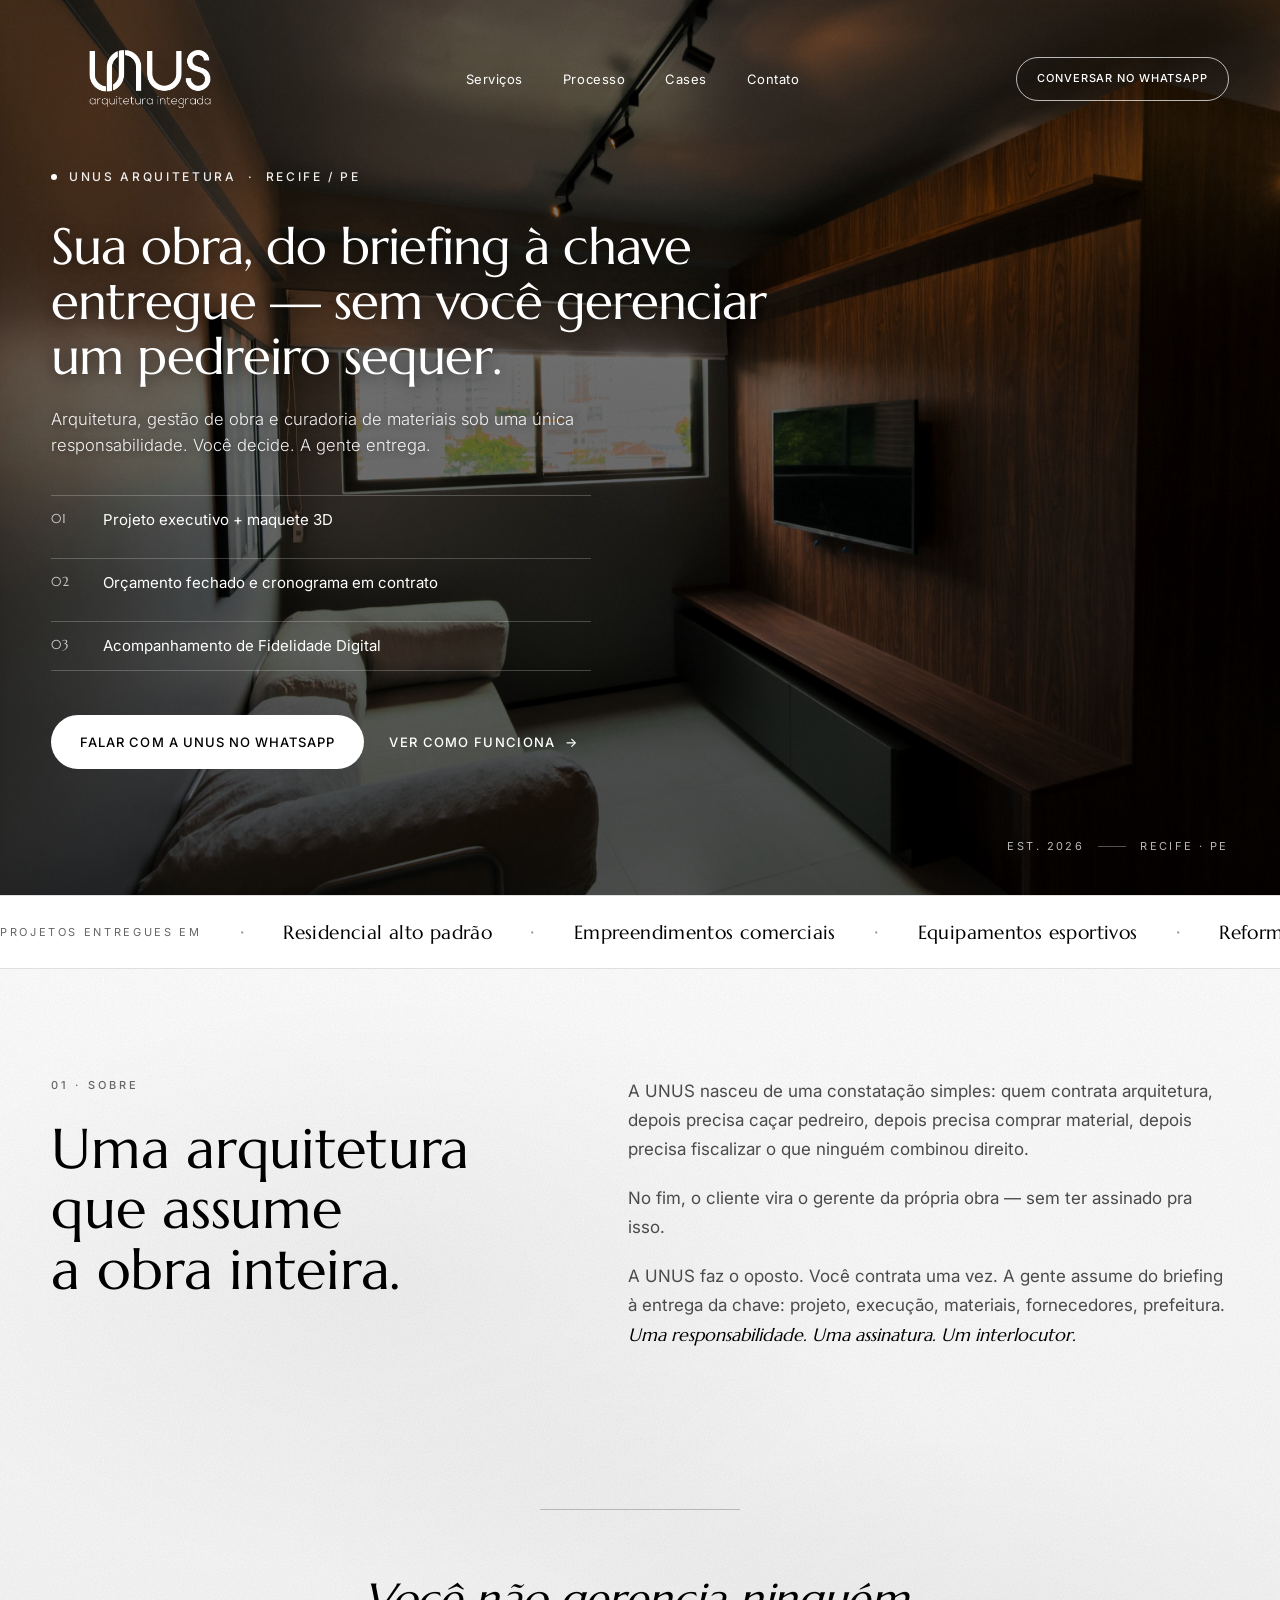
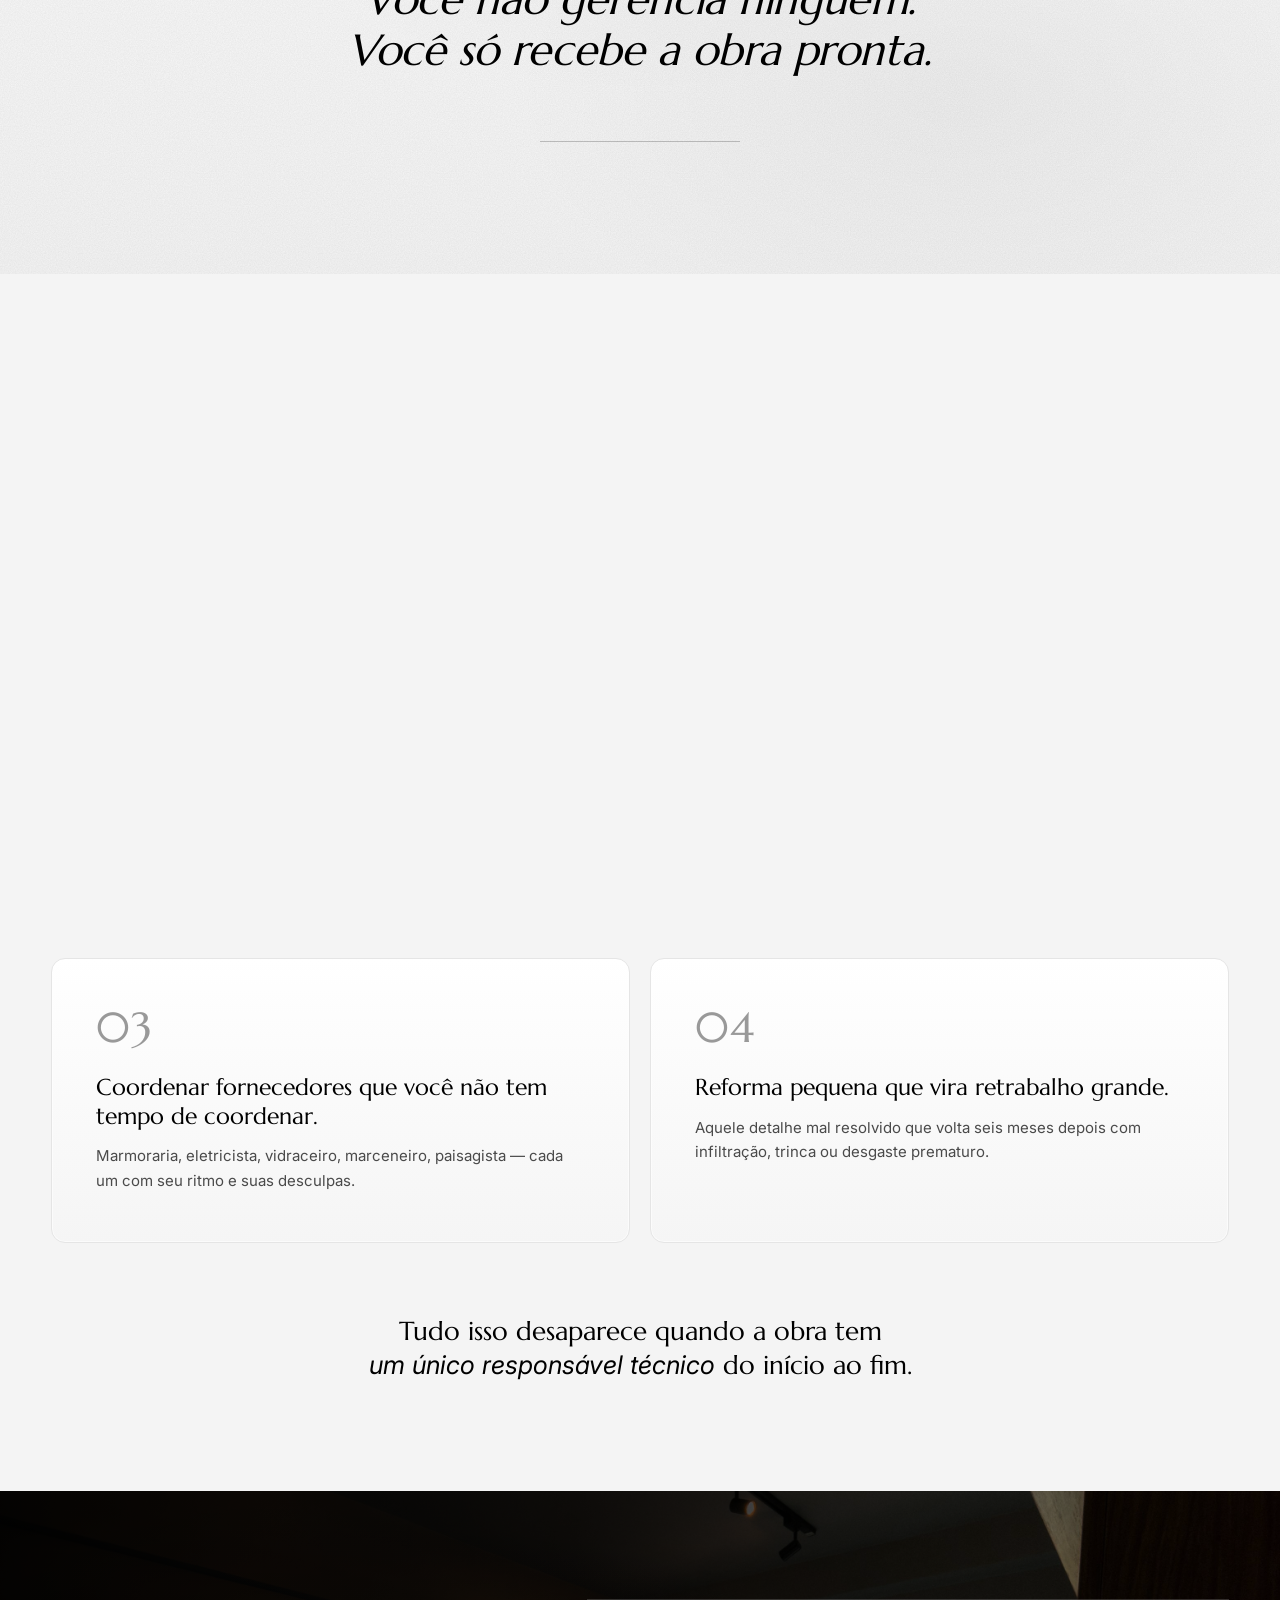
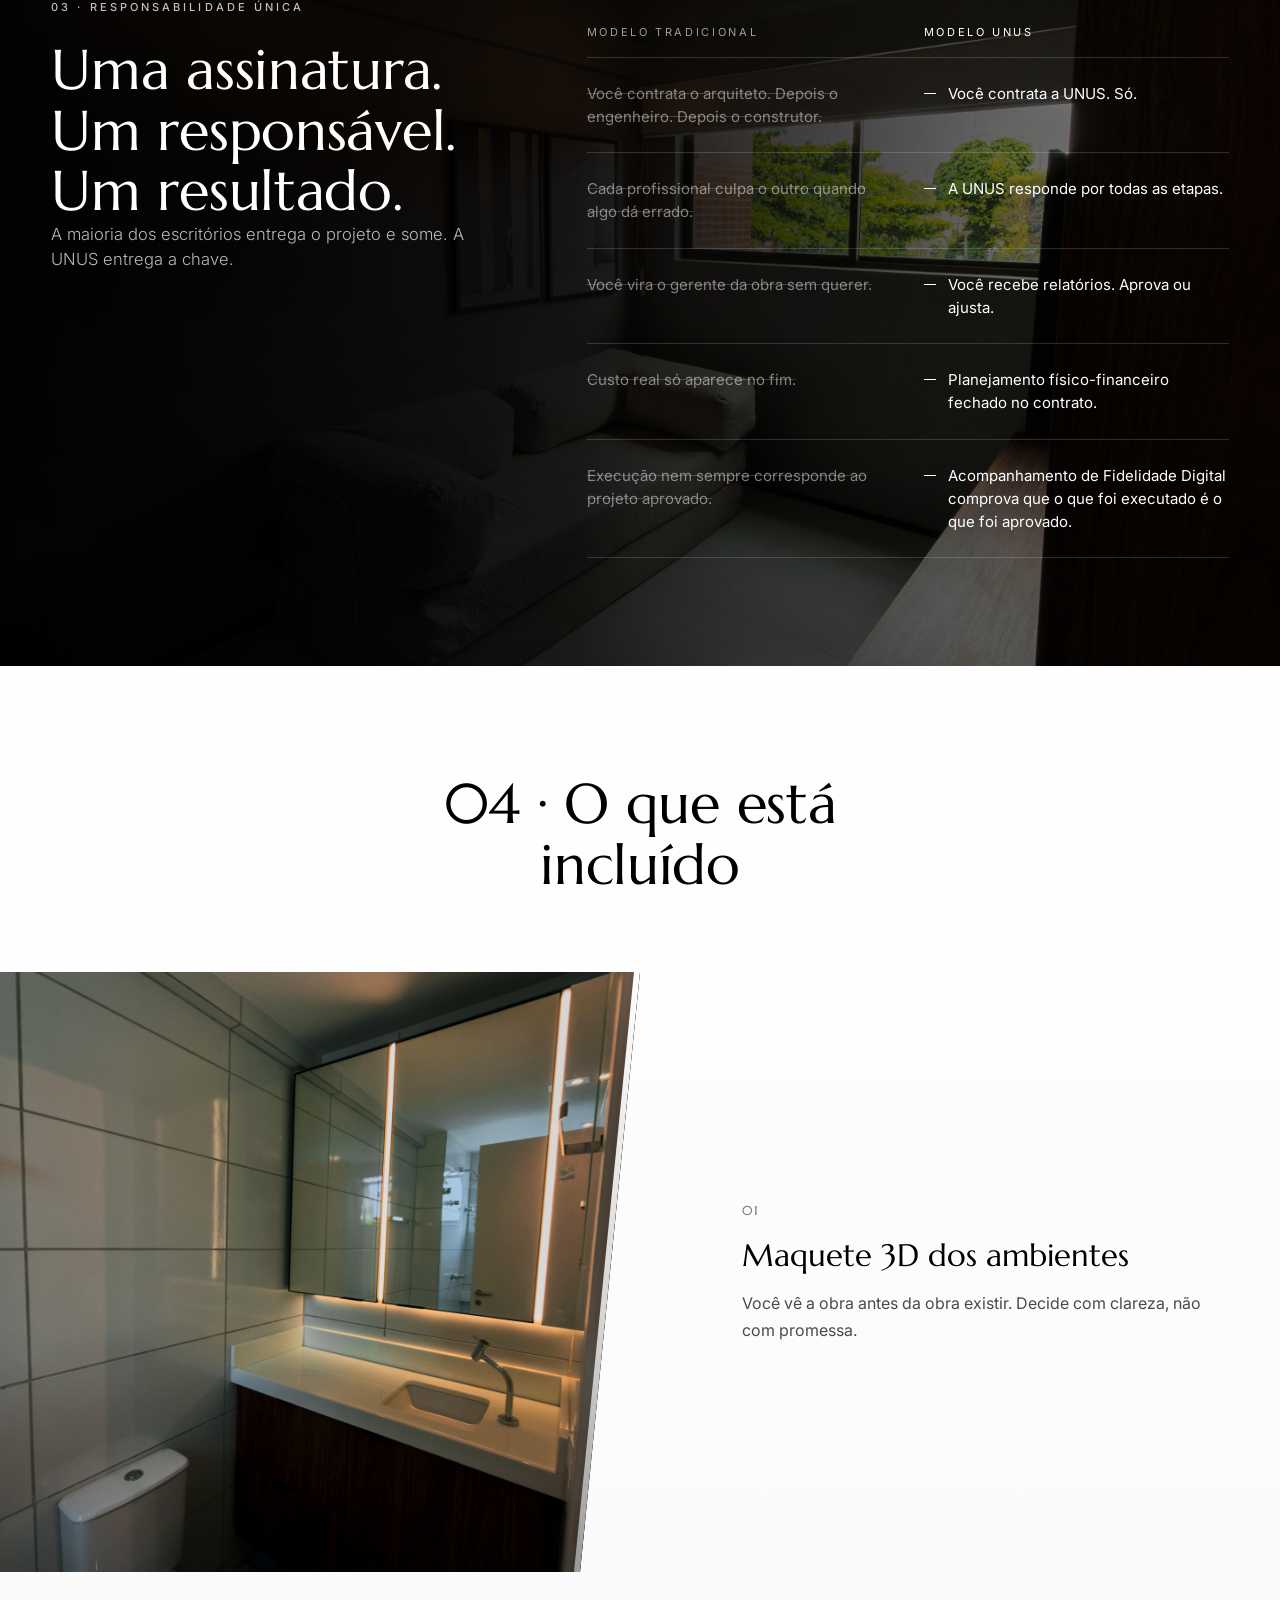
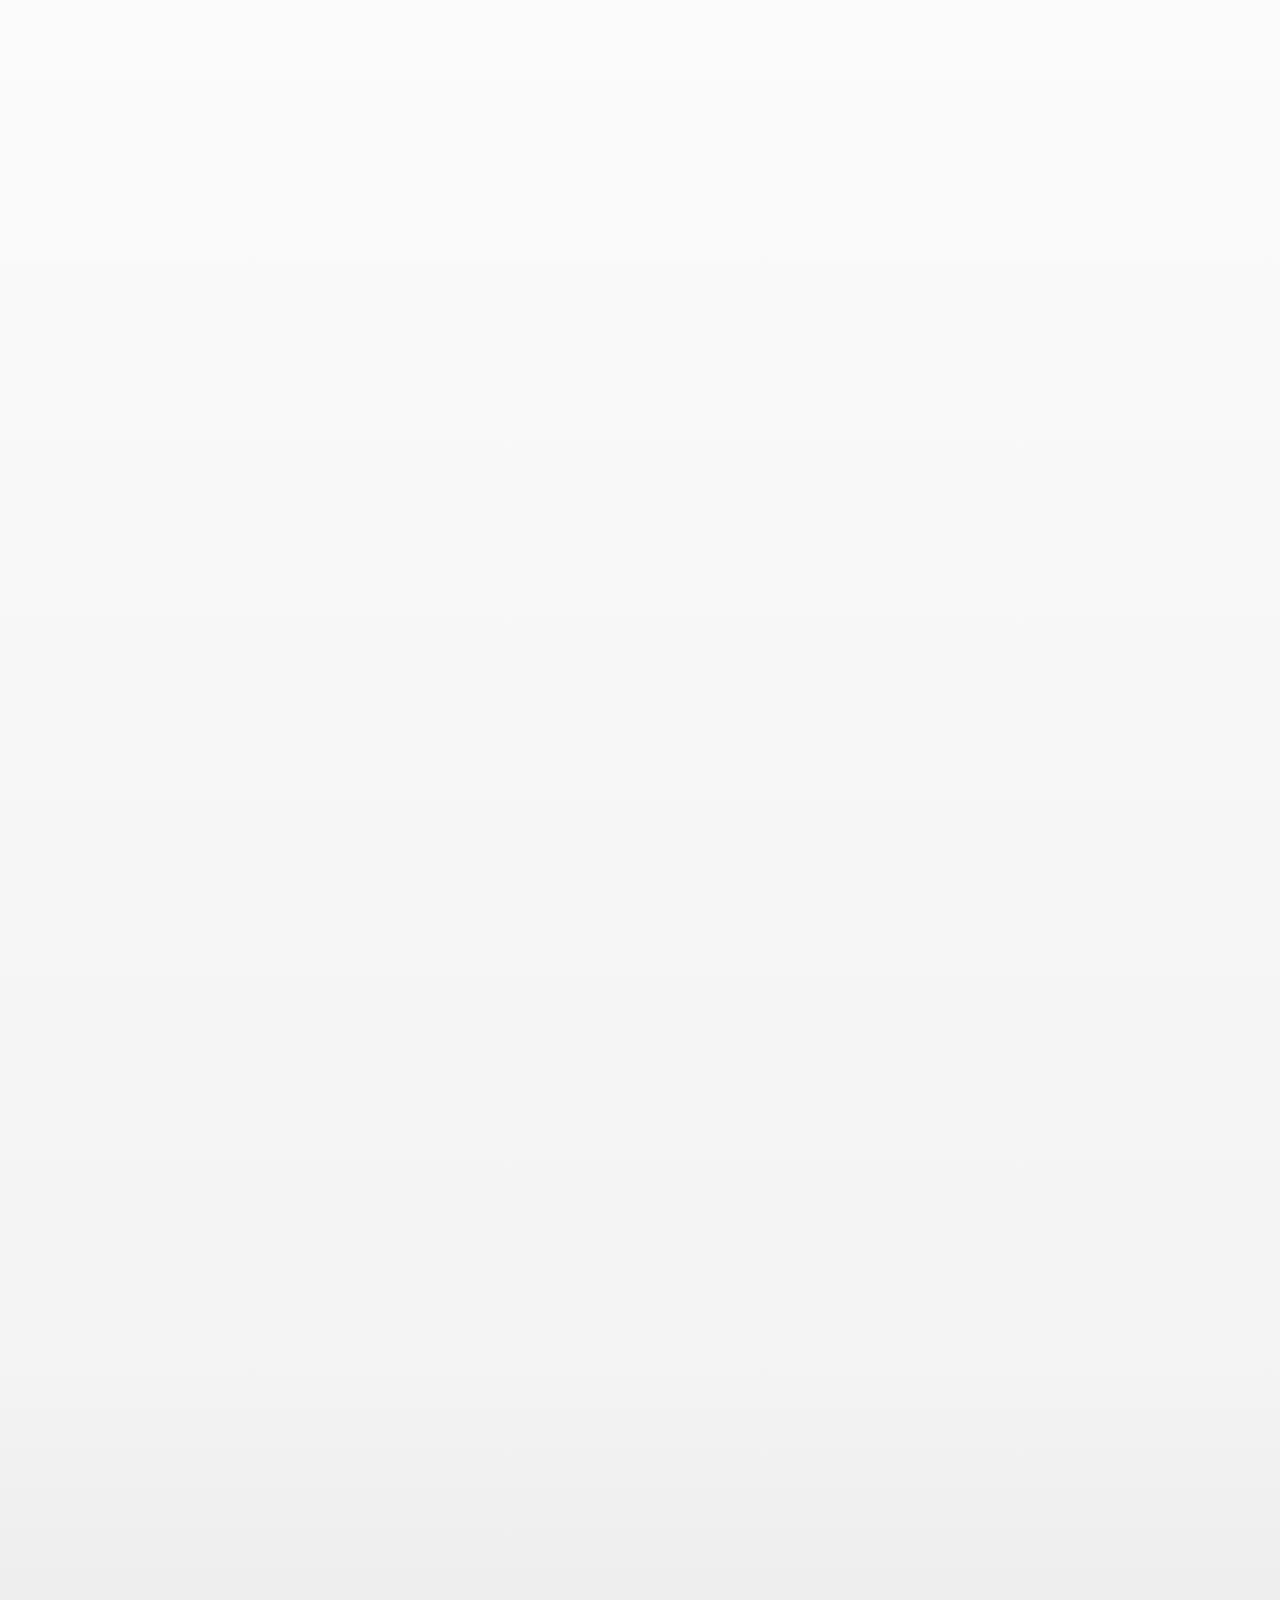
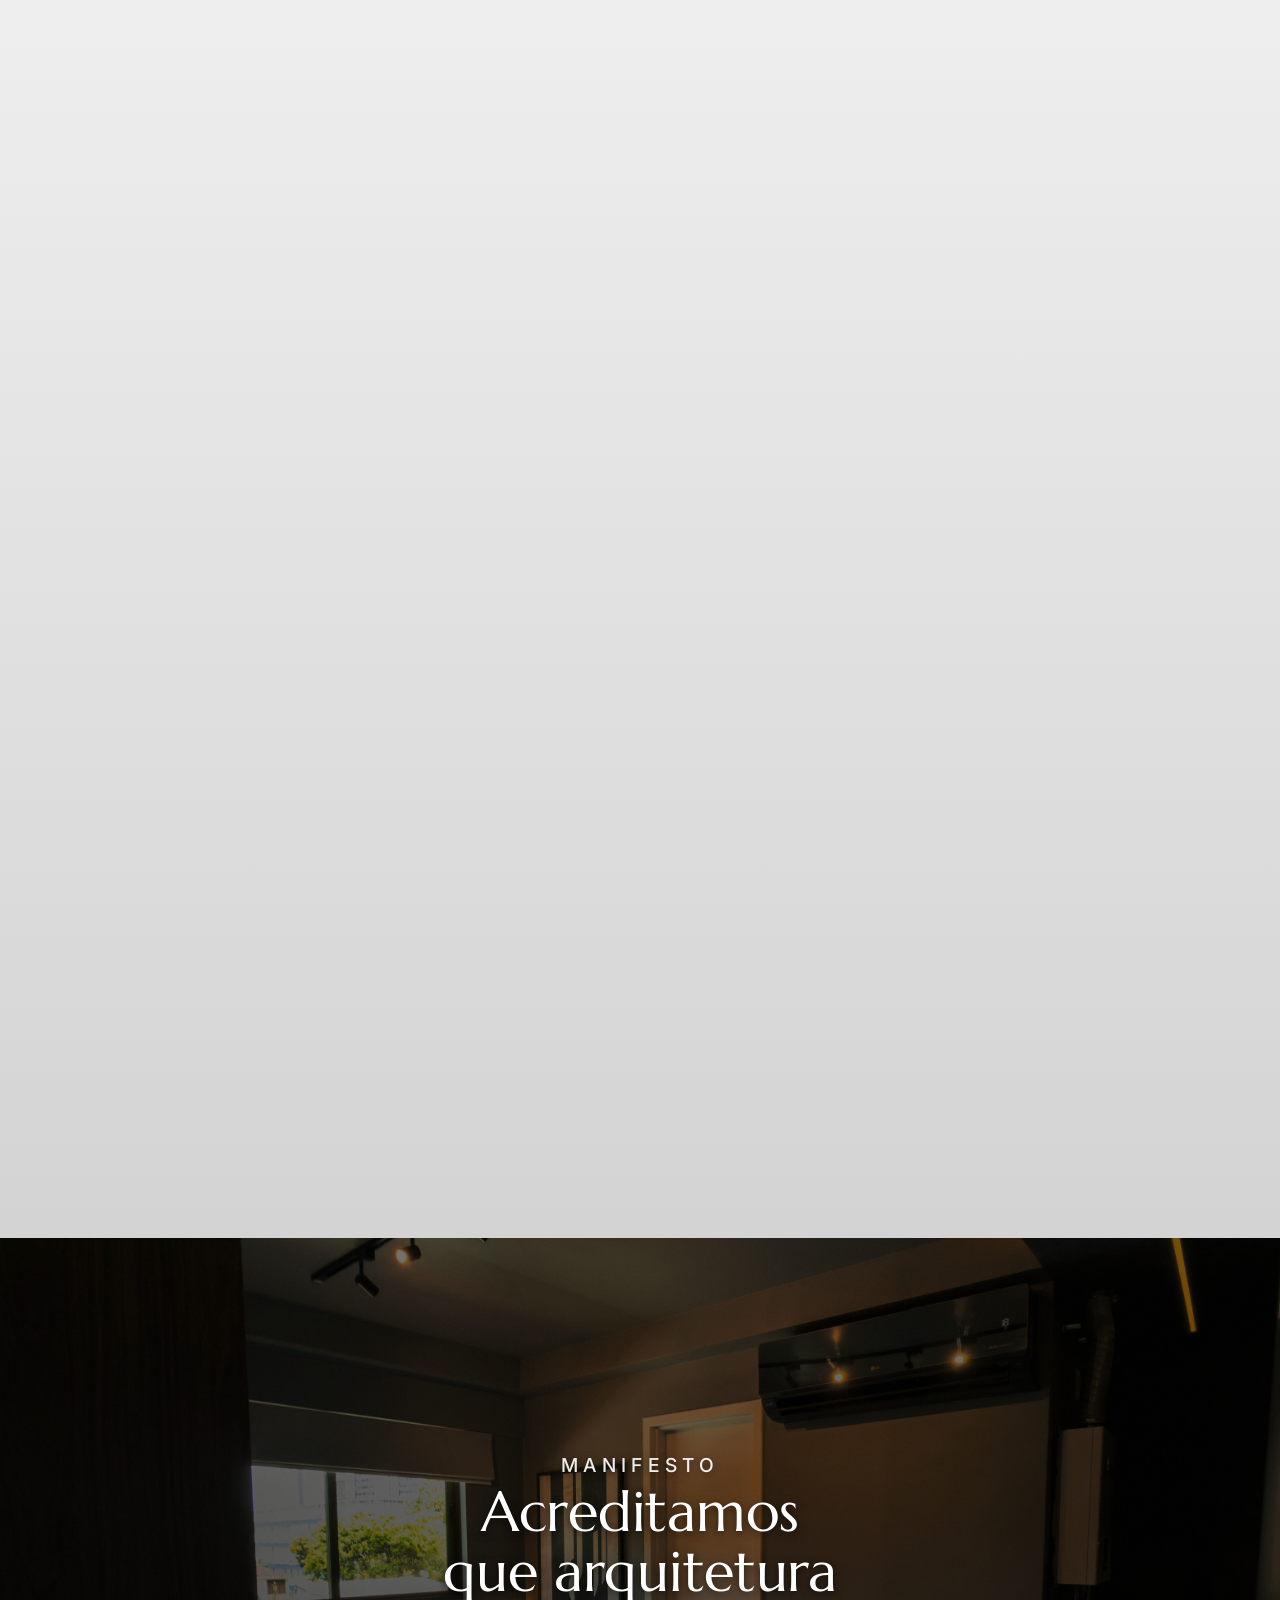
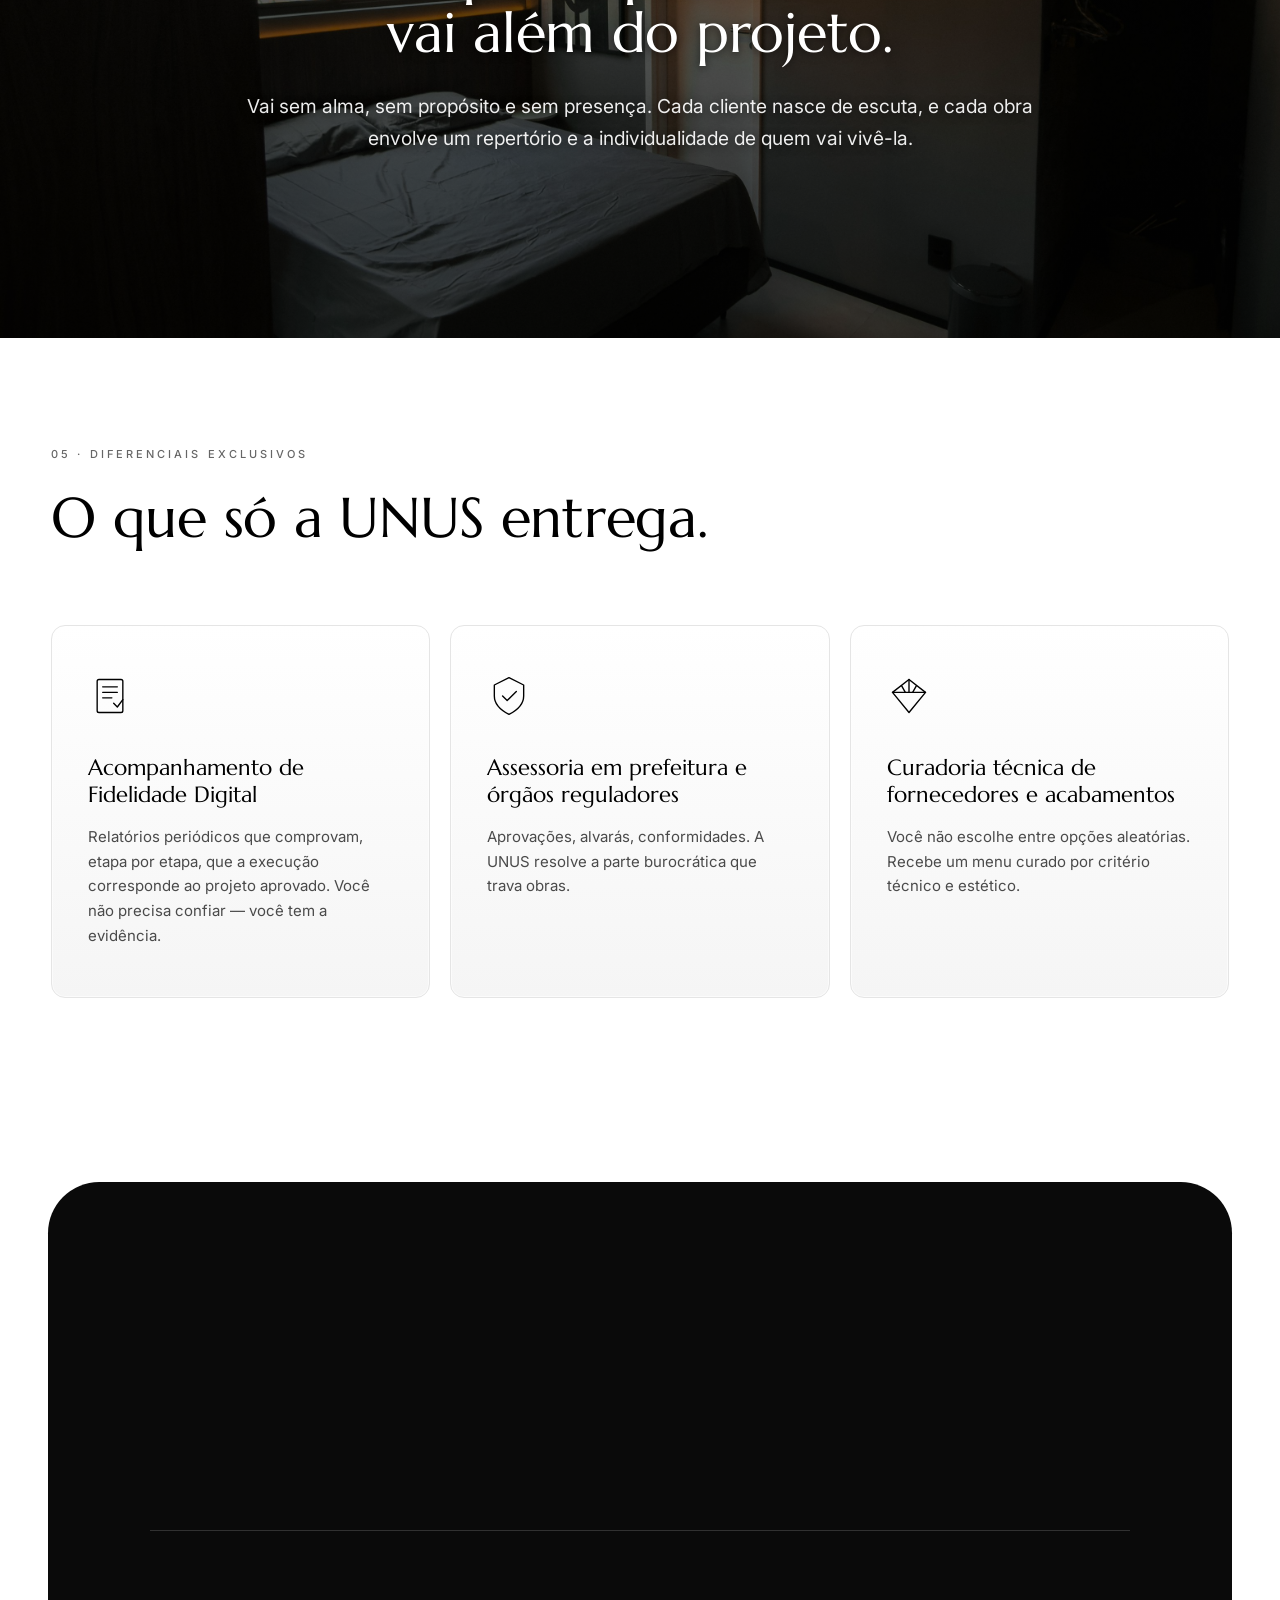
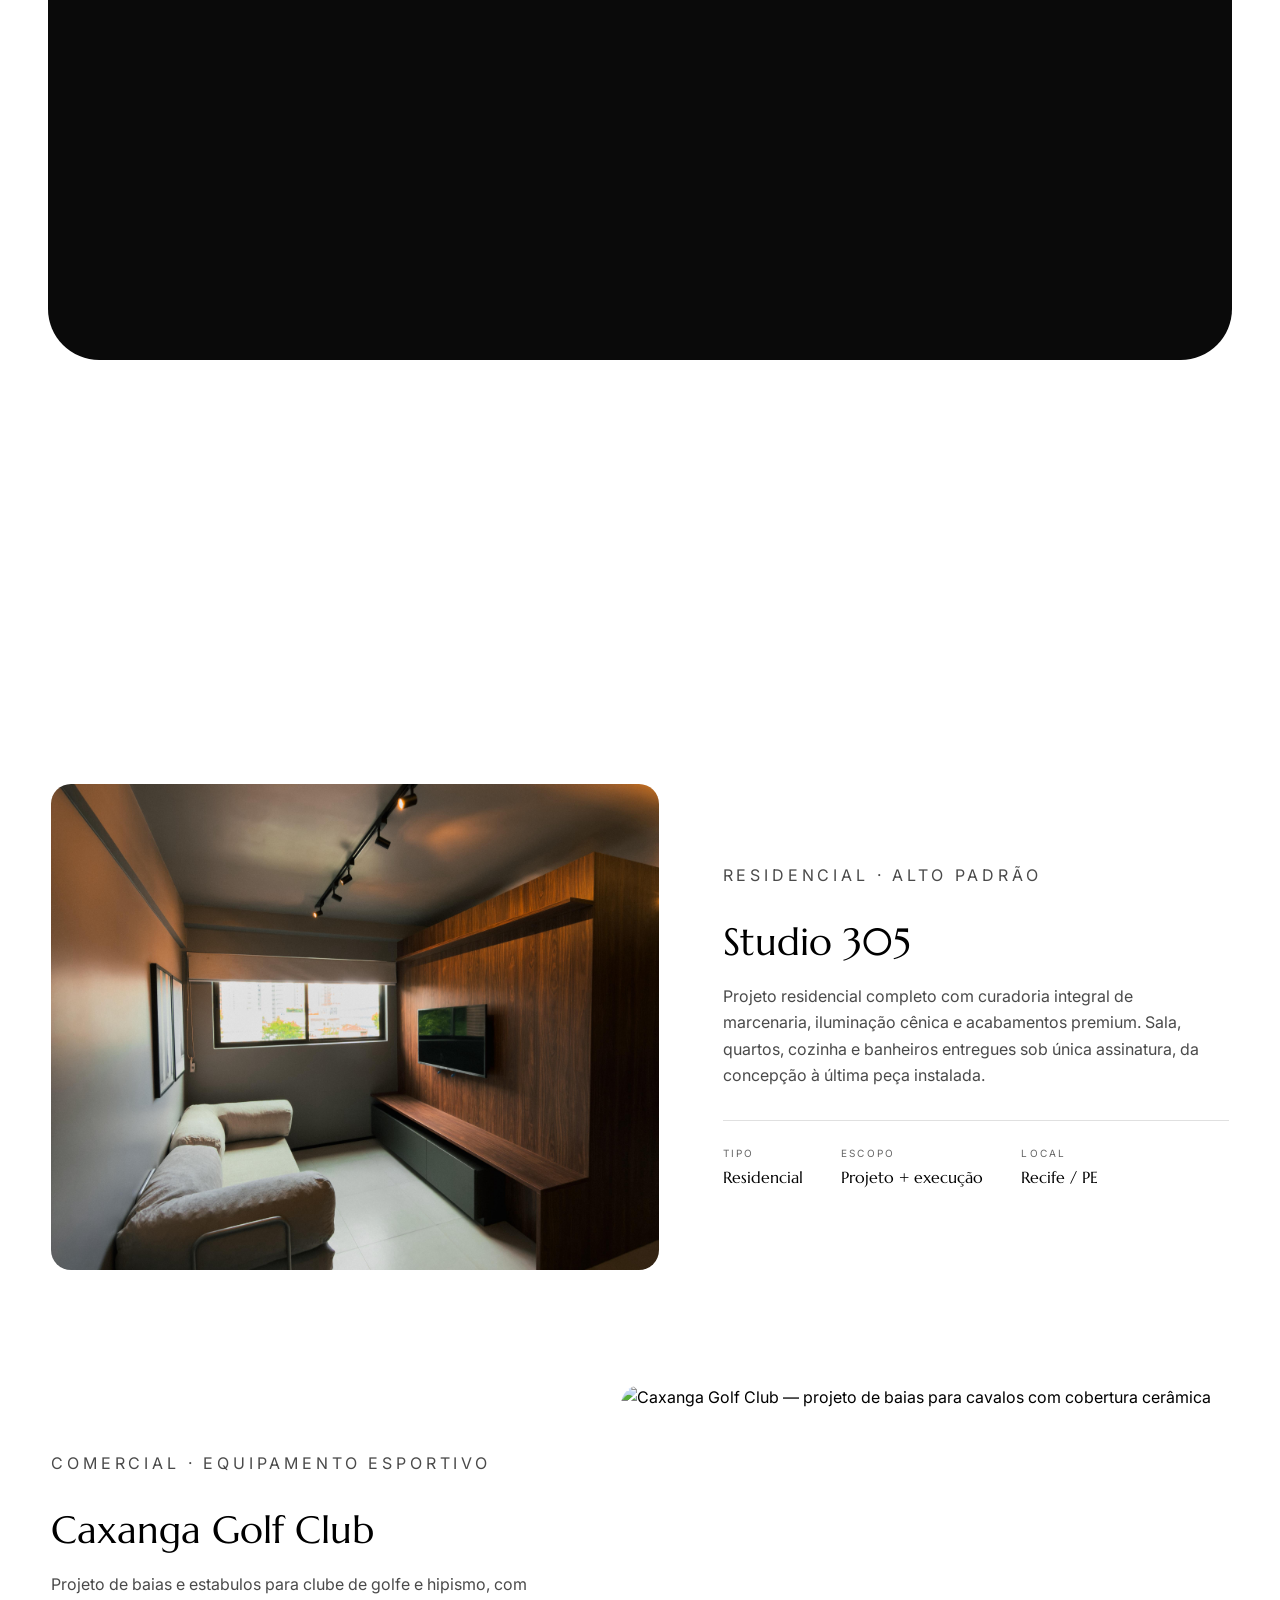
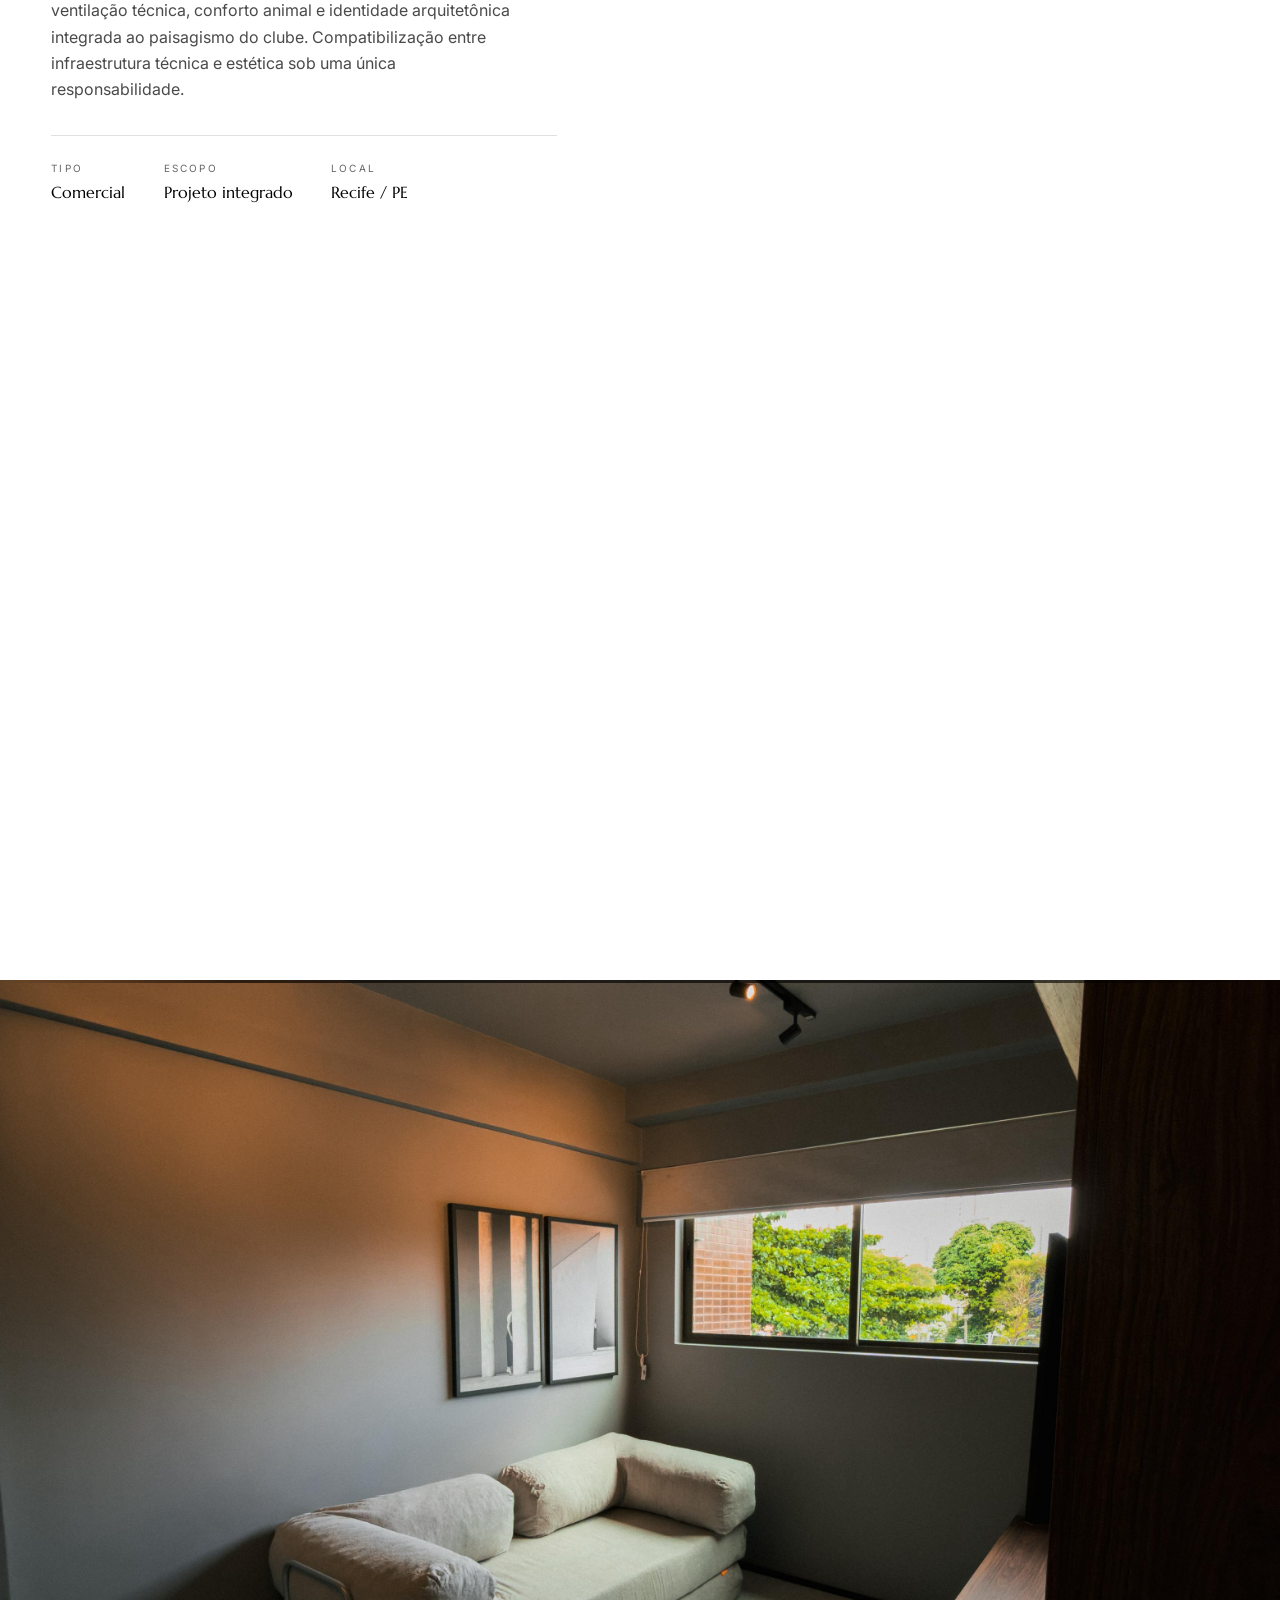
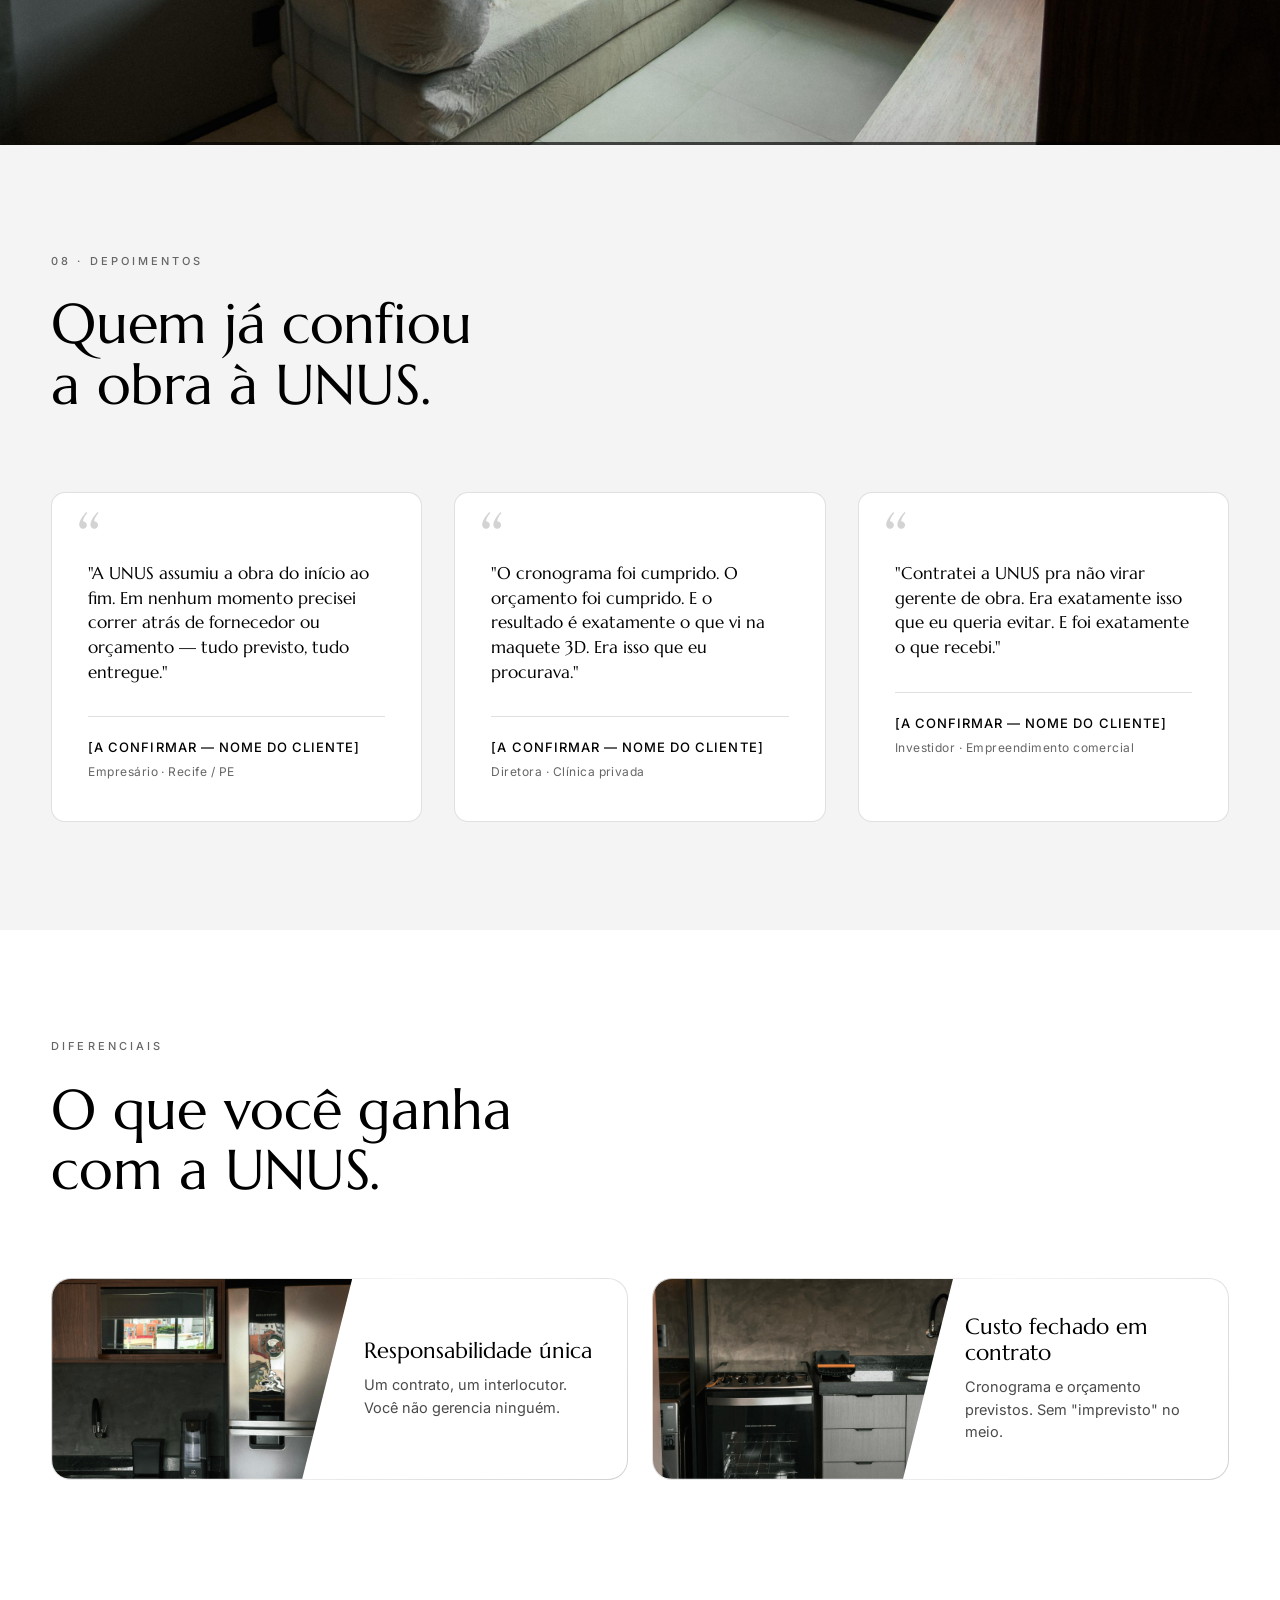
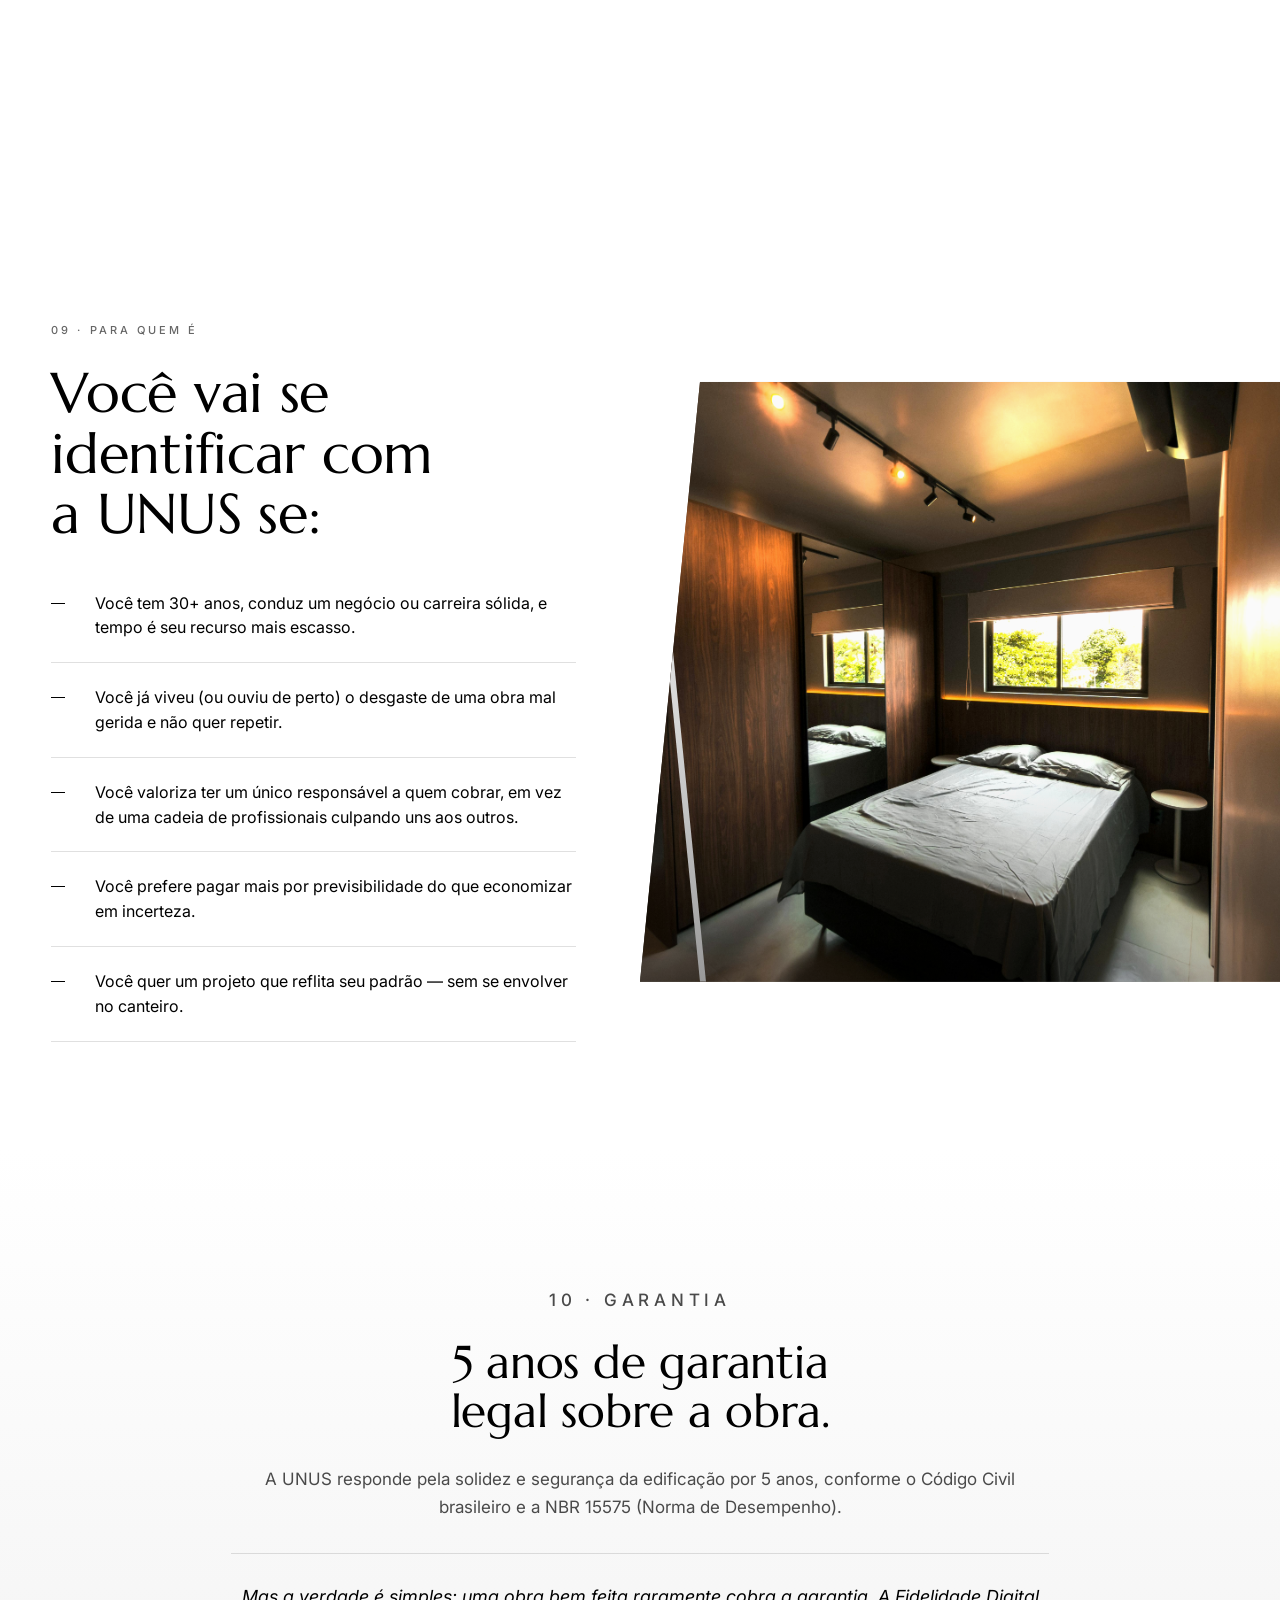
==== commit dc3bf04f: "round 3: text & layout adjustments (logo 3x, remove engineer/structure mentions, promote section 04 " ====
--- a/index.html
+++ b/index.html
@@ -4,7 +4,7 @@
 <meta charset="UTF-8">
 <meta name="viewport" content="width=device-width, initial-scale=1.0">
 <title>UNUS Arquitetura Integrada — Do briefing à chave entregue</title>
-<meta name="description" content="UNUS Arquitetura Integrada: projeto, engenharia, gestão de obra e curadoria de materiais sob uma única responsabilidade. Chave-na-mão em Recife/PE.">
+<meta name="description" content="UNUS Arquitetura Integrada: projeto, gestão de obra e curadoria de materiais sob uma única responsabilidade. Chave-na-mão em Recife/PE.">
 <meta property="og:title" content="UNUS Arquitetura Integrada — Do briefing à chave entregue">
 <meta property="og:description" content="Arquitetura integrada chave-na-mão em Recife/PE. Uma responsabilidade. Uma assinatura. Um interlocutor.">
 <meta property="og:type" content="website">
@@ -63,7 +63,7 @@
           Sua obra, do briefing à chave entregue — sem você gerenciar um pedreiro sequer.
         </h1>
         <p class="lede lede--light">
-          Arquitetura, engenharia, gestão de obra e curadoria de materiais sob uma única responsabilidade. Você decide. A gente entrega.
+          Arquitetura, gestão de obra e curadoria de materiais sob uma única responsabilidade. Você decide. A gente entrega.
         </p>
         <ul class="hero__bullets hero__bullets--light">
           <li><span>01</span> Projeto executivo + maquete 3D</li>
@@ -124,7 +124,7 @@
         <h2 class="h-display">Uma arquitetura<br>que assume<br>a obra inteira.</h2>
       </div>
       <div class="quem__body">
-        <p>A UNUS nasceu de uma constatação simples: quem contrata arquitetura, depois precisa contratar engenheiro, depois precisa caçar pedreiro, depois precisa comprar material, depois precisa fiscalizar o que ninguém combinou direito.</p>
+        <p>A UNUS nasceu de uma constatação simples: quem contrata arquitetura, depois precisa caçar pedreiro, depois precisa comprar material, depois precisa fiscalizar o que ninguém combinou direito.</p>
         <p>No fim, o cliente vira o gerente da própria obra — sem ter assinado pra isso.</p>
         <p>A UNUS faz o oposto. Você contrata uma vez. A gente assume do briefing à entrega da chave: projeto, execução, materiais, fornecedores, prefeitura. <em>Uma responsabilidade. Uma assinatura. Um interlocutor.</em></p>
       </div>
@@ -223,9 +223,7 @@
   <section class="incluido">
     <div class="container">
       <header class="section-head section-head--center">
-        <p class="section-label">04 · O que está incluído</p>
-        <h2 class="h-display">Tudo que entra<br>no contrato UNUS.</h2>
-        <p class="lede">Sem letrinha pequena. Sem serviço que vira "extra" no meio da obra.</p>
+        <h2 class="h-display">04 · O que está<br>incluído</h2>
       </header>
     </div>
 
@@ -252,7 +250,7 @@
         <div class="entry__body">
           <span class="entry__num">02</span>
           <h3>Projeto executivo + complementares</h3>
-          <p>Arquitetura, estrutura, elétrica, hidráulica, climatização. Tudo detalhado e compatibilizado.</p>
+          <p>Arquitetura, elétrica, hidráulica, climatização. Tudo detalhado e compatibilizado.</p>
         </div>
       </article>
 
@@ -409,11 +407,11 @@
       <div class="cases__list">
         <article class="case">
           <div class="case__media">
-            <img src="assets/img/case-1.jpg" alt="Apartamento 305 — sala estar com painel de madeira e iluminação indireta" loading="lazy">
+            <img src="assets/img/case-1.jpg" alt="Studio 305 — sala estar com painel de madeira e iluminação indireta" loading="lazy">
           </div>
           <div class="case__body">
             <p class="case__tag">Residencial · Alto padrão</p>
-            <h3>Apartamento 305</h3>
+            <h3>Studio 305</h3>
             <p>Projeto residencial completo com curadoria integral de marcenaria, iluminação cênica e acabamentos premium. Sala, quartos, cozinha e banheiros entregues sob única assinatura, da concepção à última peça instalada.</p>
             <ul class="case__meta">
               <li><span>Tipo</span> Residencial</li>
@@ -441,11 +439,11 @@
 
         <article class="case">
           <div class="case__media">
-            <img src="assets/img/case-3.jpg" alt="Apartamento 101 — sala integrada com painel de madeira e marcenaria sob medida" loading="lazy">
+            <img src="assets/img/case-3.jpg" alt="Studio 101 — sala integrada com painel de madeira e marcenaria sob medida" loading="lazy">
           </div>
           <div class="case__body">
             <p class="case__tag">Residencial · Reforma integrada</p>
-            <h3>Apartamento 101</h3>
+            <h3>Studio 101</h3>
             <p>Reforma residencial com integração de ambientes, marcenaria sob medida e revisão completa das instalações. Da viabilidade técnica à entrega da chave, sem o morador precisar coordenar fornecedores ou cronograma.</p>
             <ul class="case__meta">
               <li><span>Tipo</span> Residencial</li>
--- a/styles.css
+++ b/styles.css
@@ -1825,7 +1825,7 @@
 }
 .brand__logo {
   display: block;
-  height: 38px;
+  height: 114px;
   width: auto;
   object-fit: contain;
   transition: filter .4s ease;
@@ -1835,7 +1835,7 @@
   filter: invert(1) brightness(2);
 }
 @media (max-width: 720px) {
-  .brand__logo { height: 32px; }
+  .brand__logo { height: 96px; }
 }
 
 /* =====================
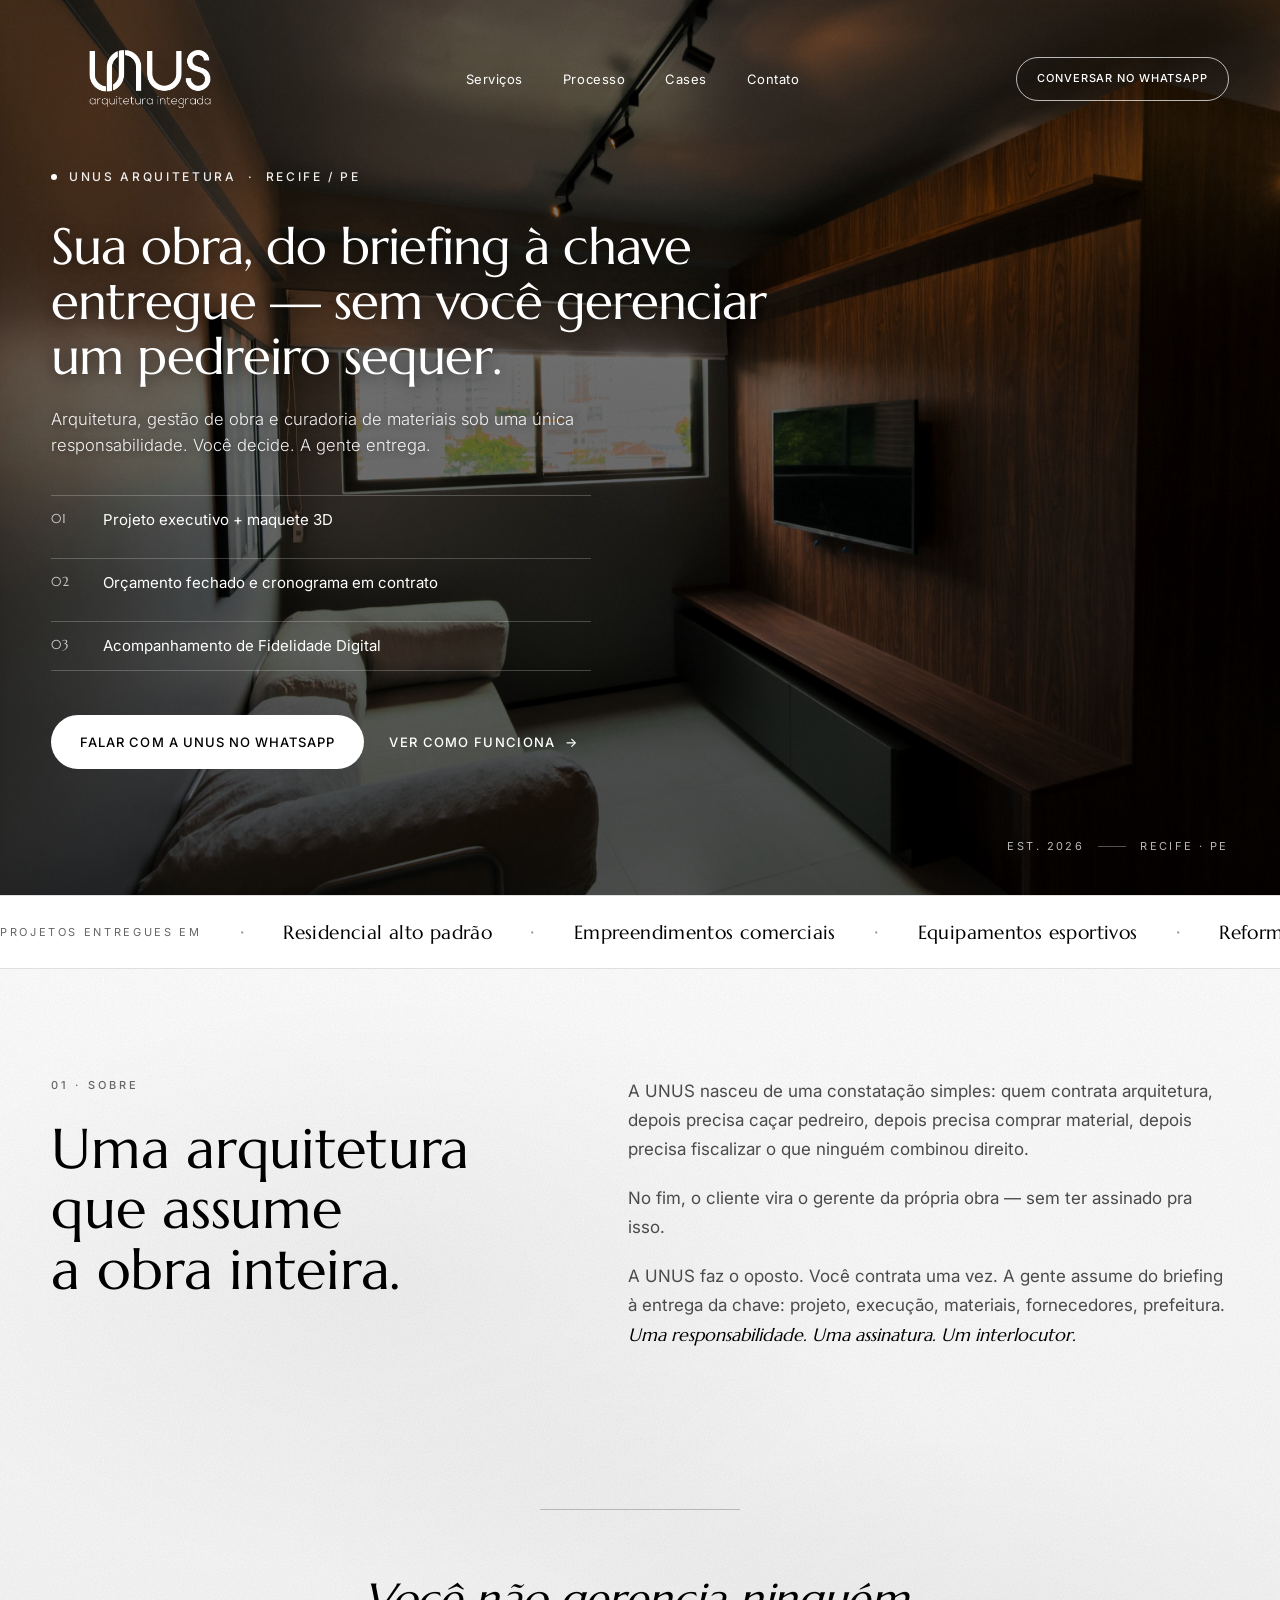
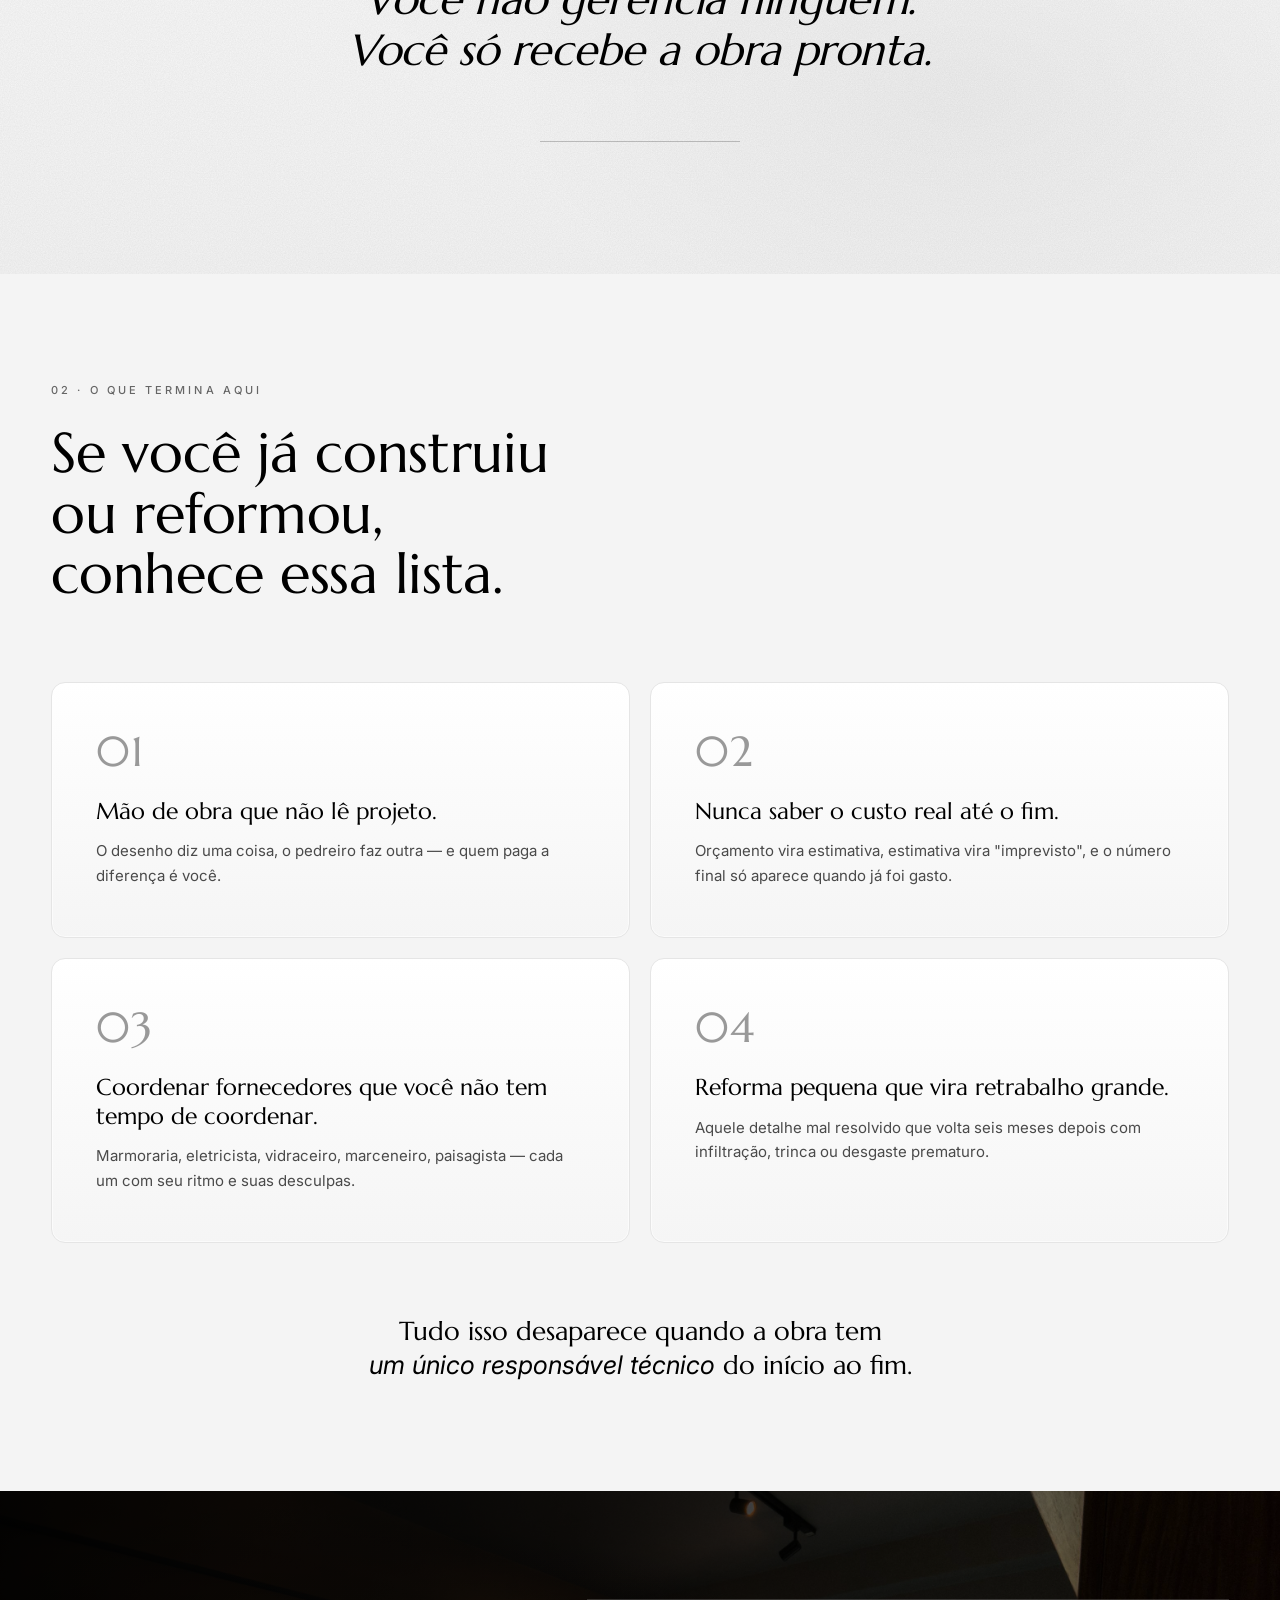
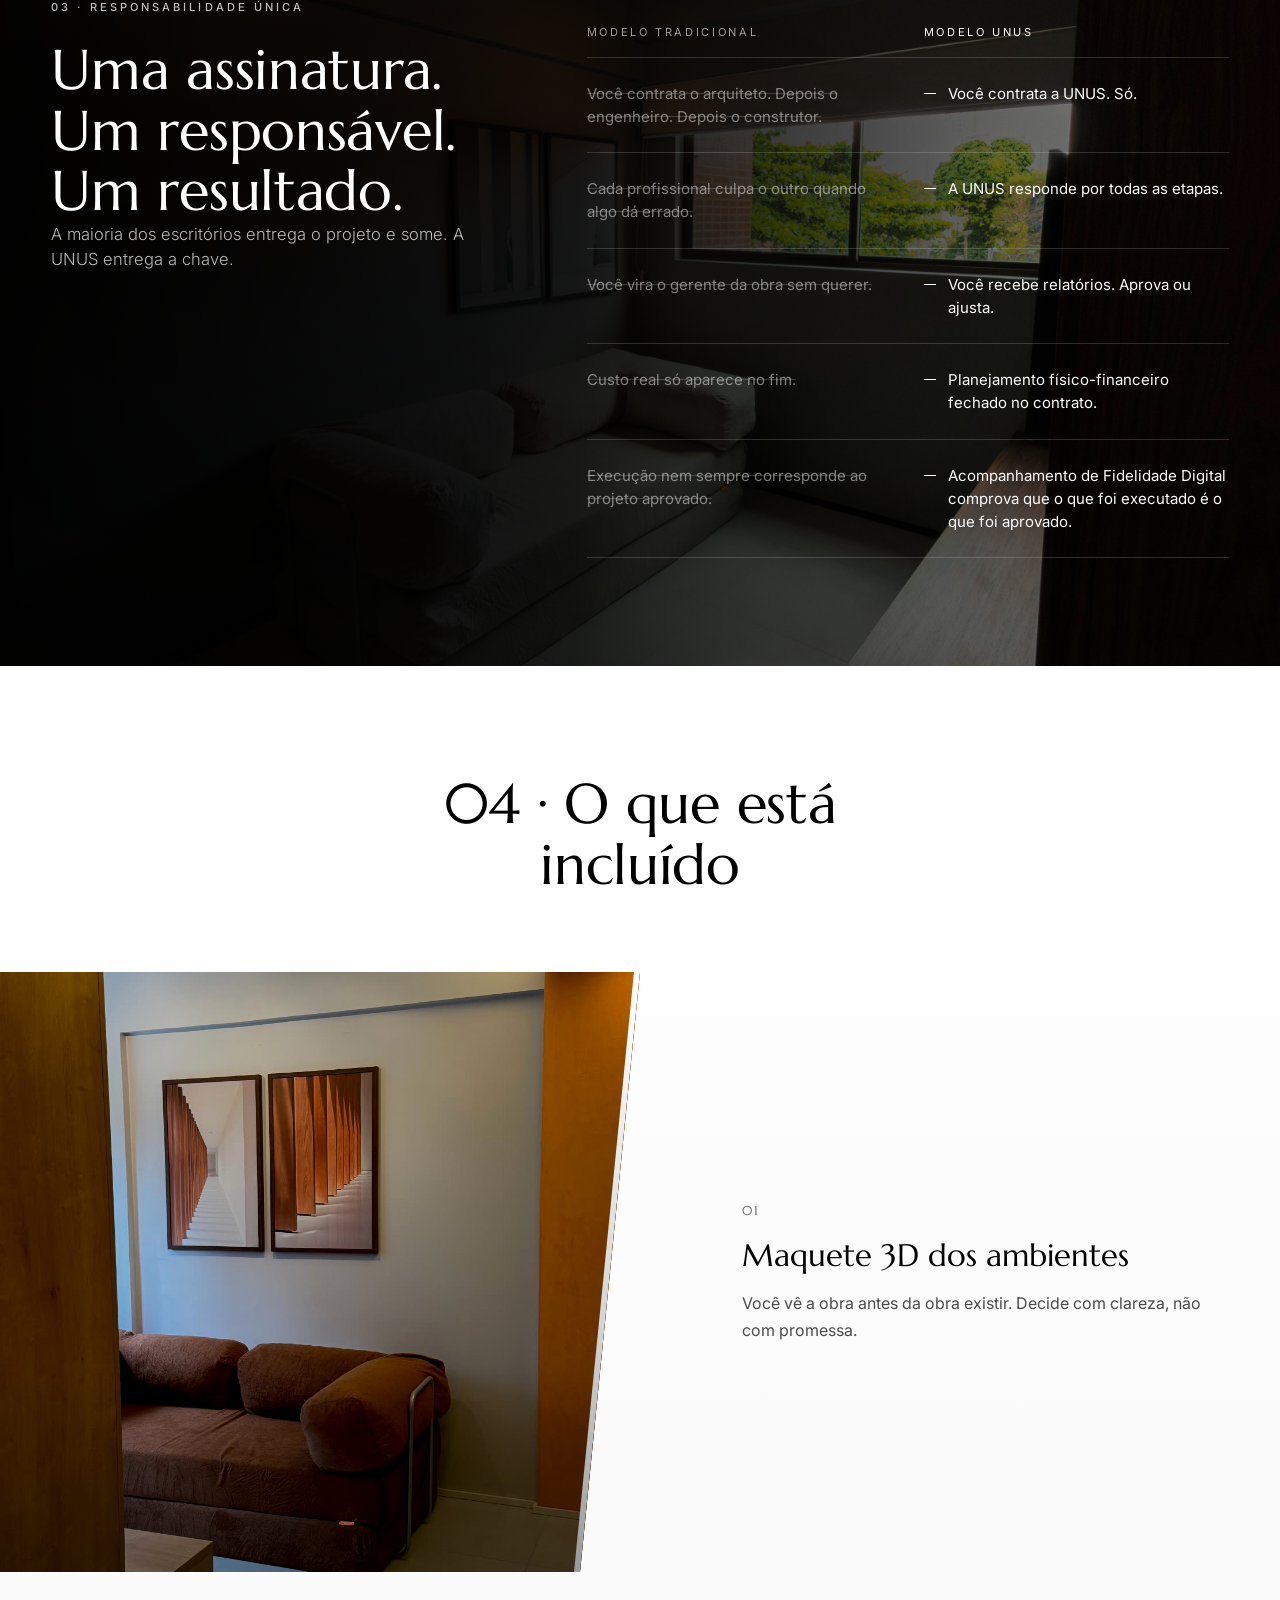
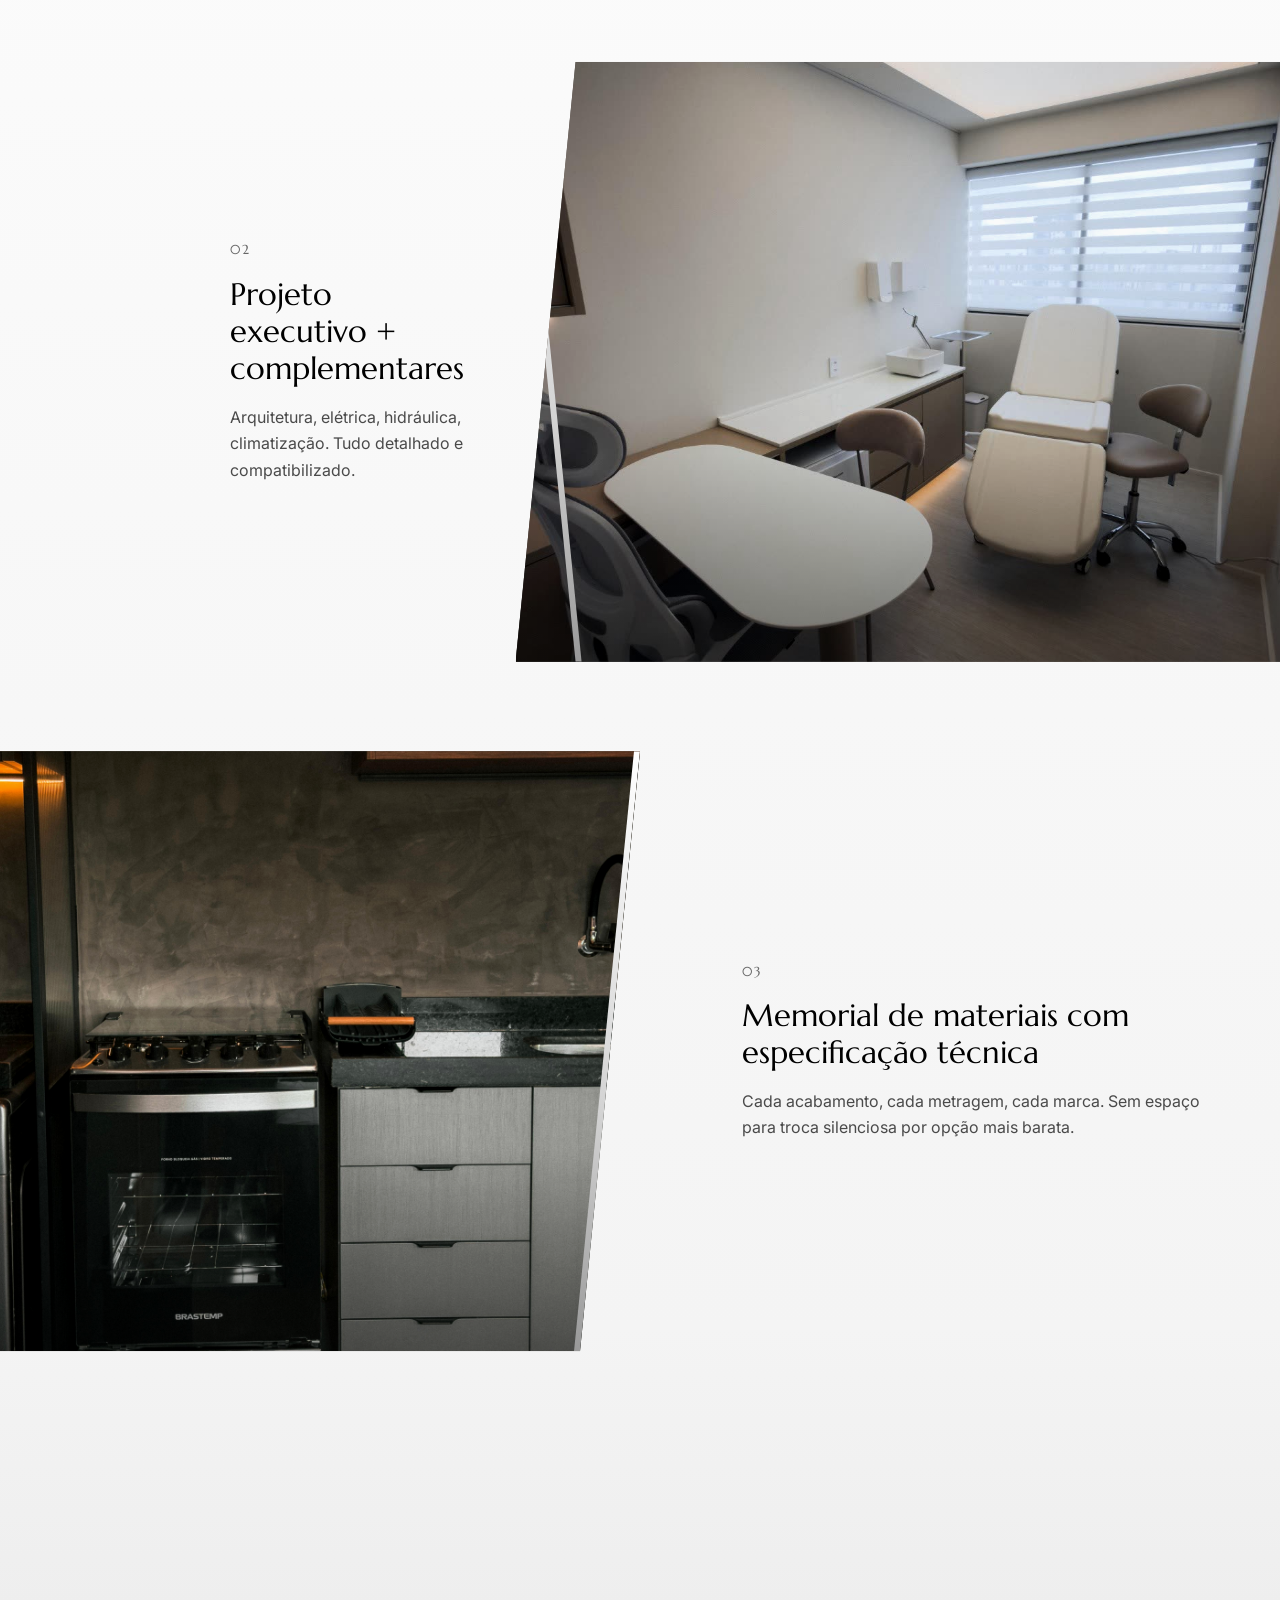
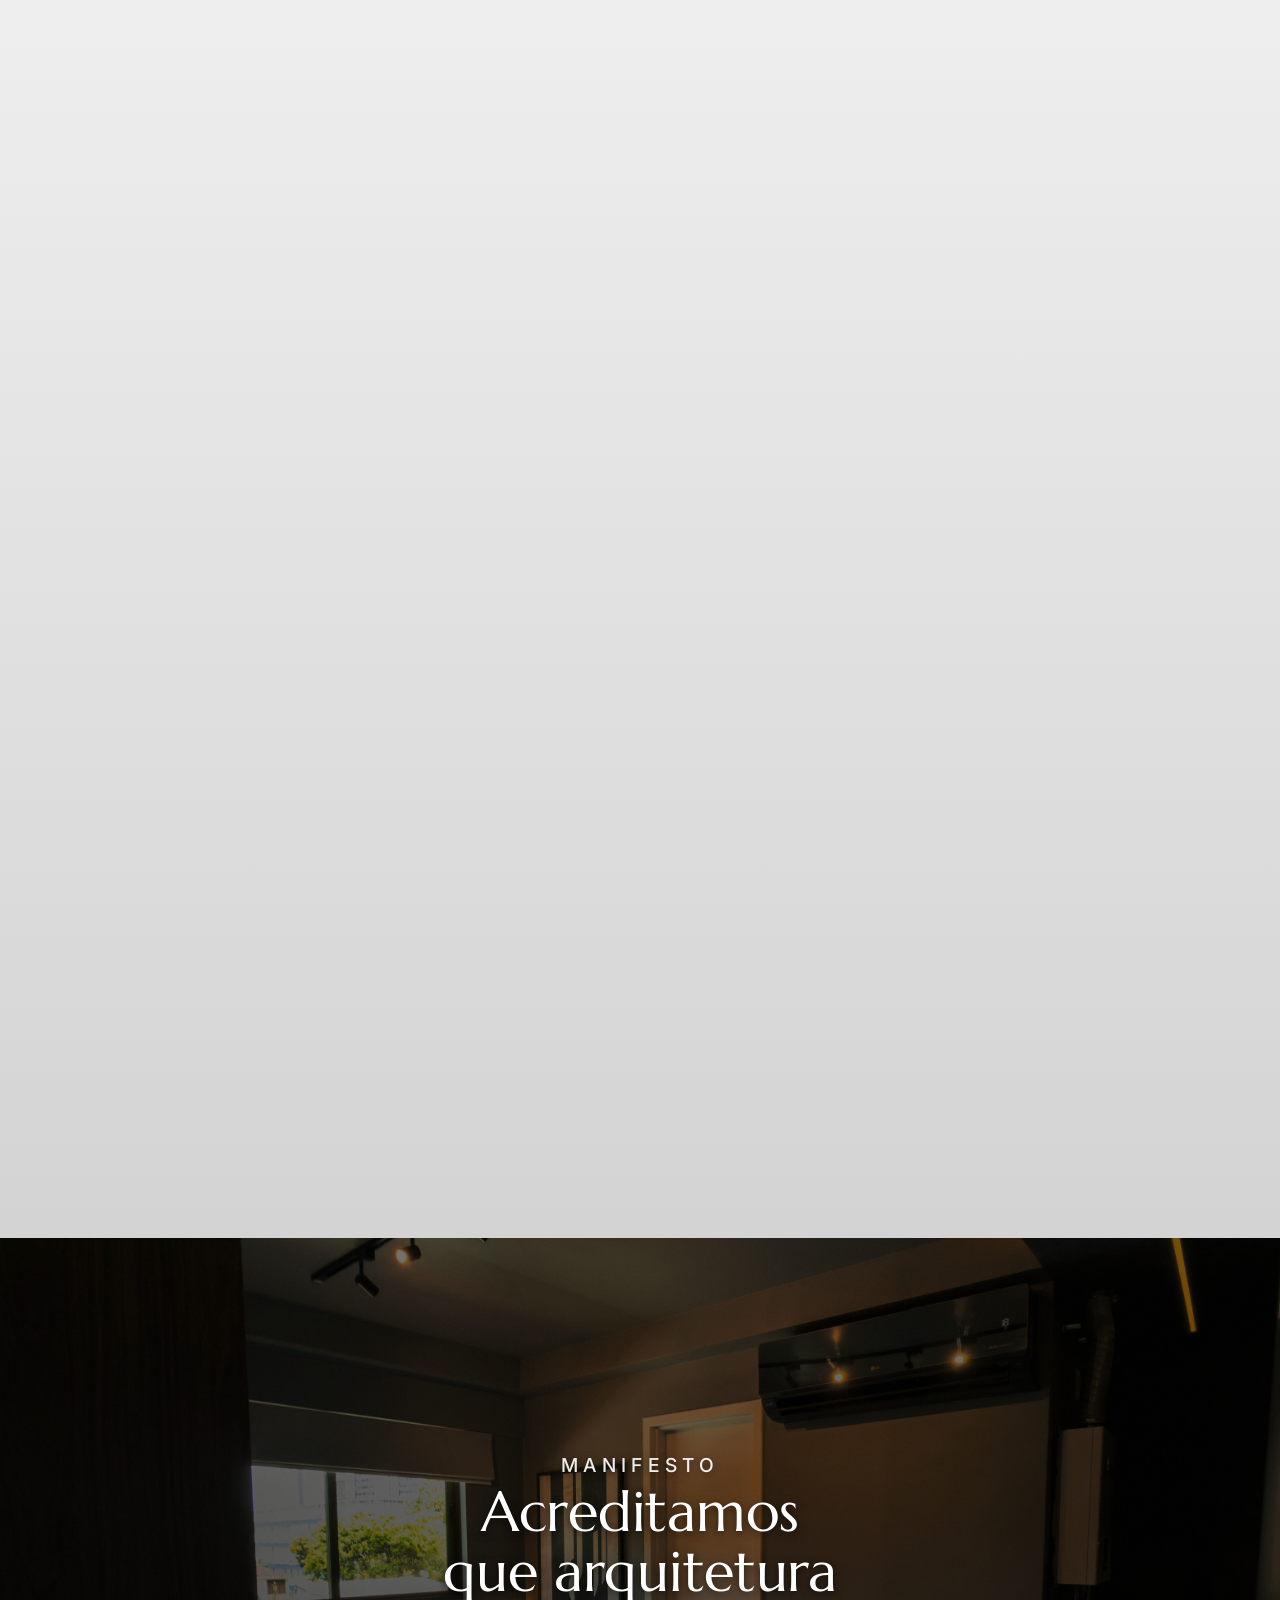
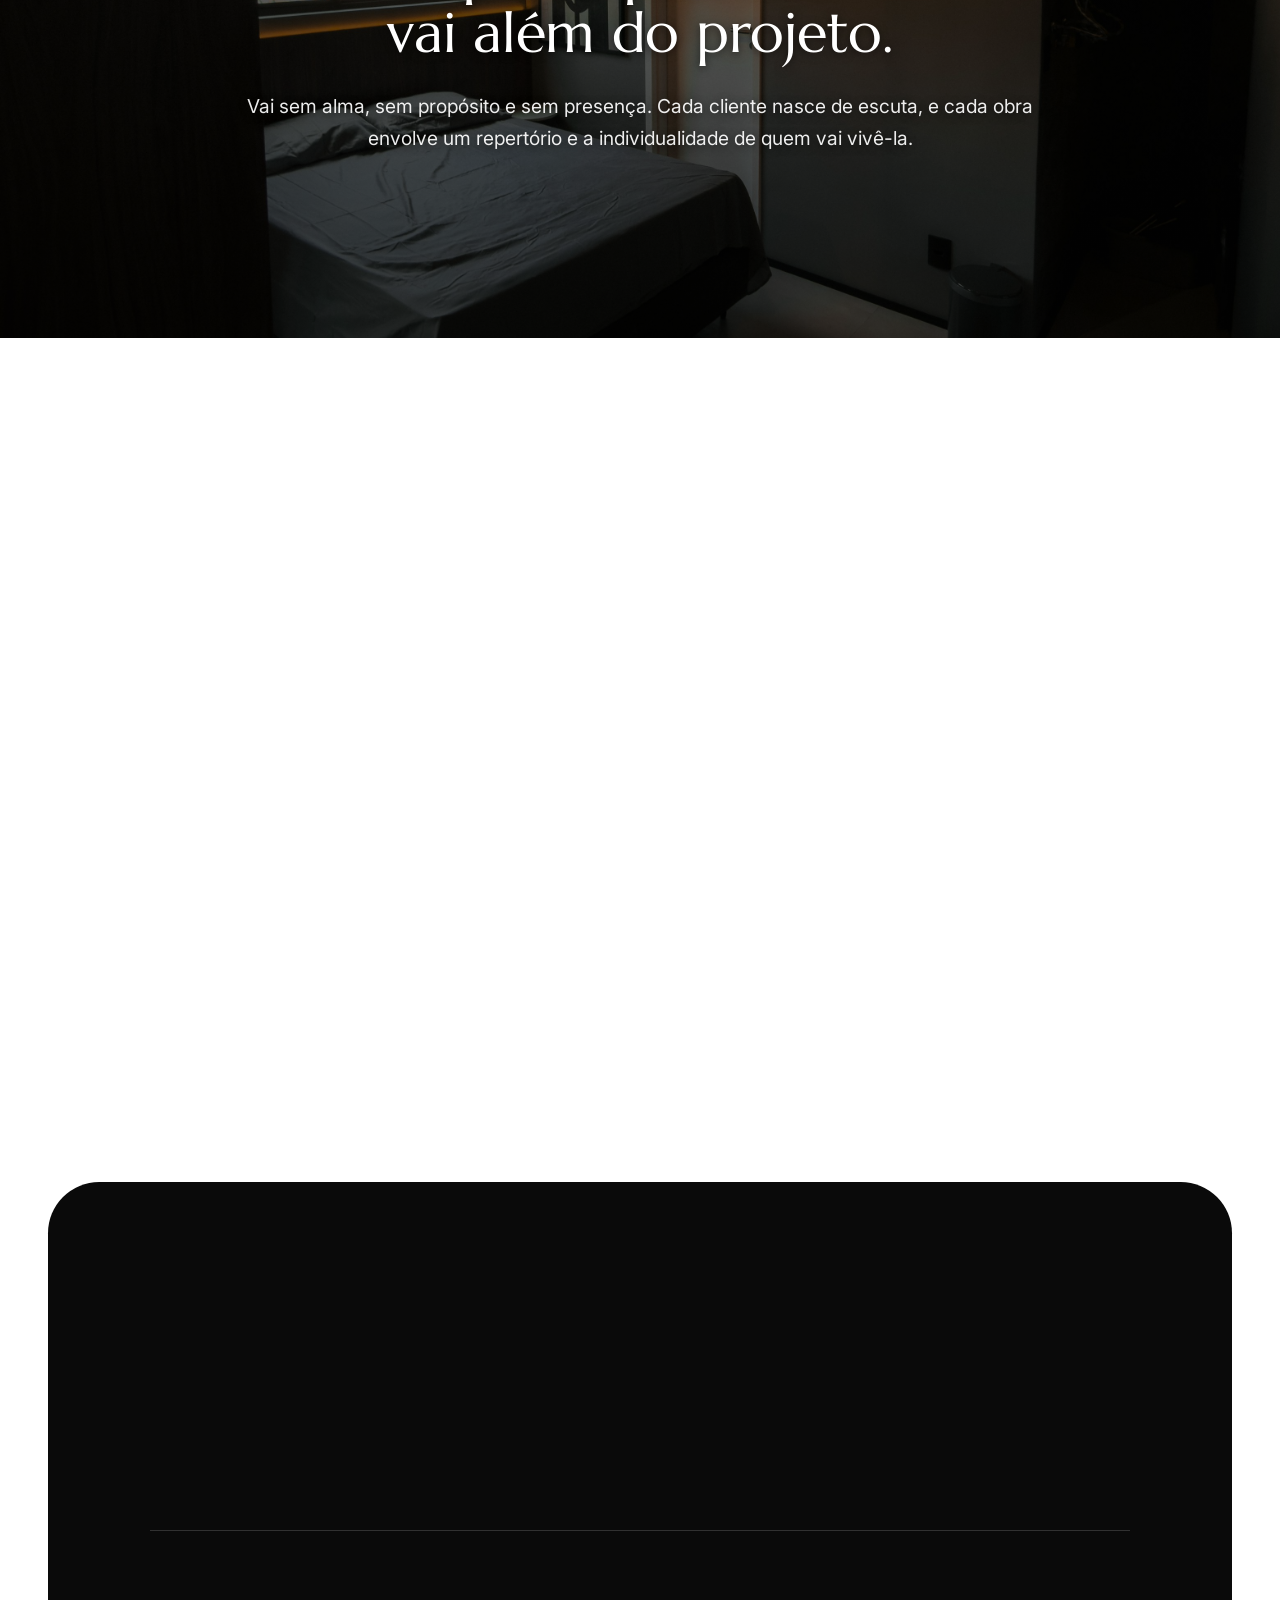
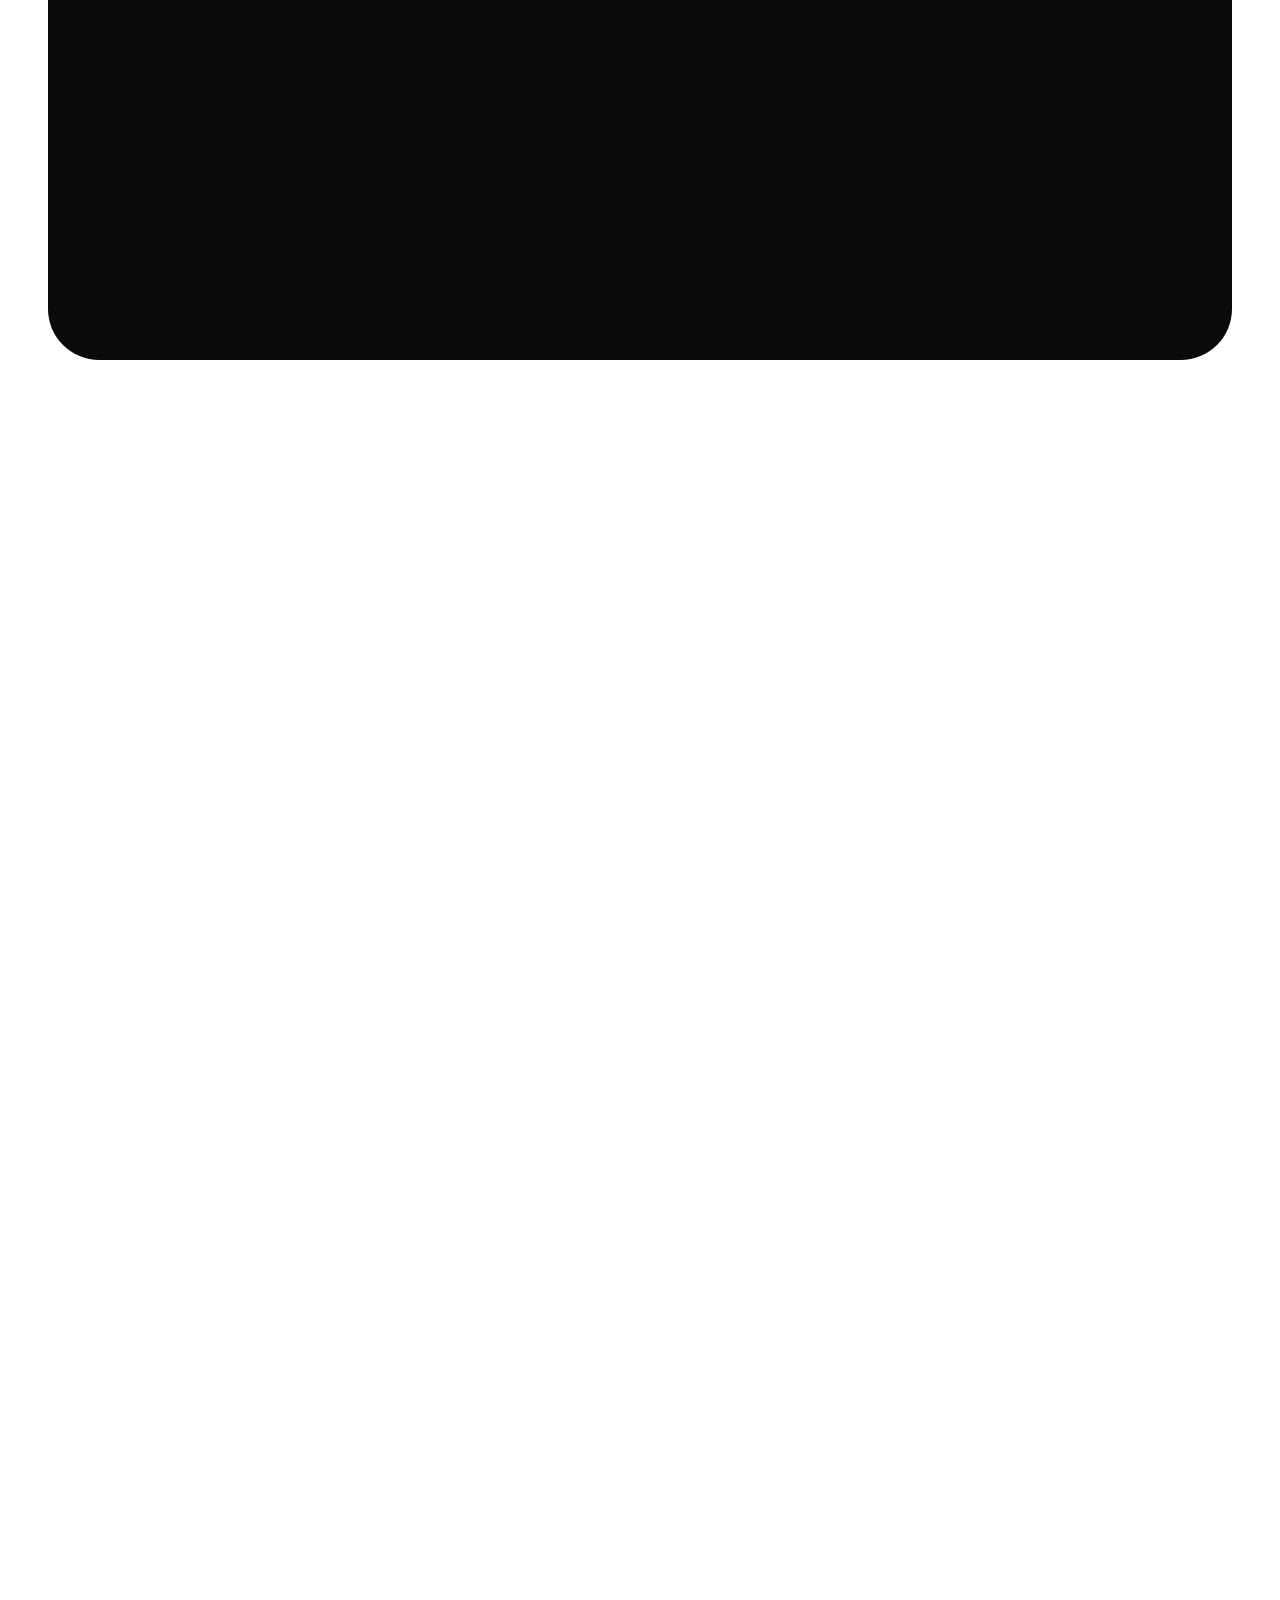
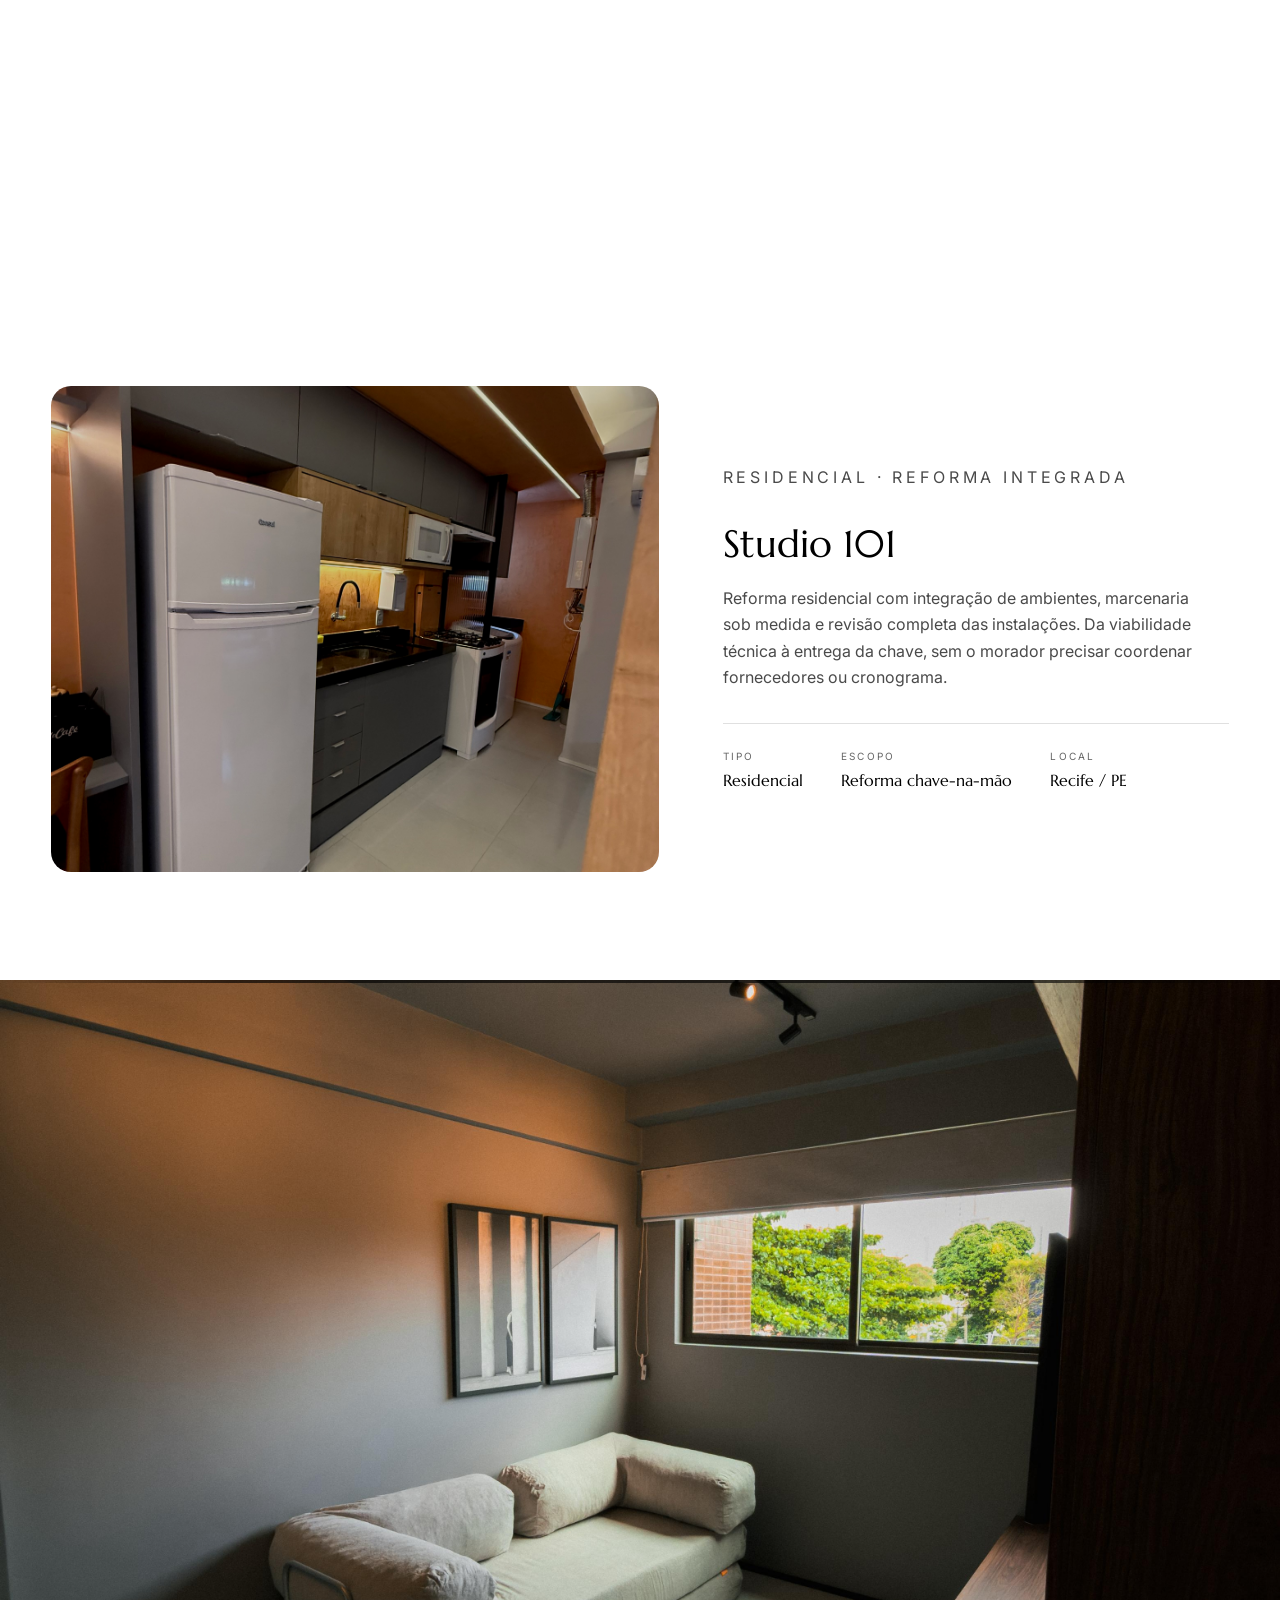
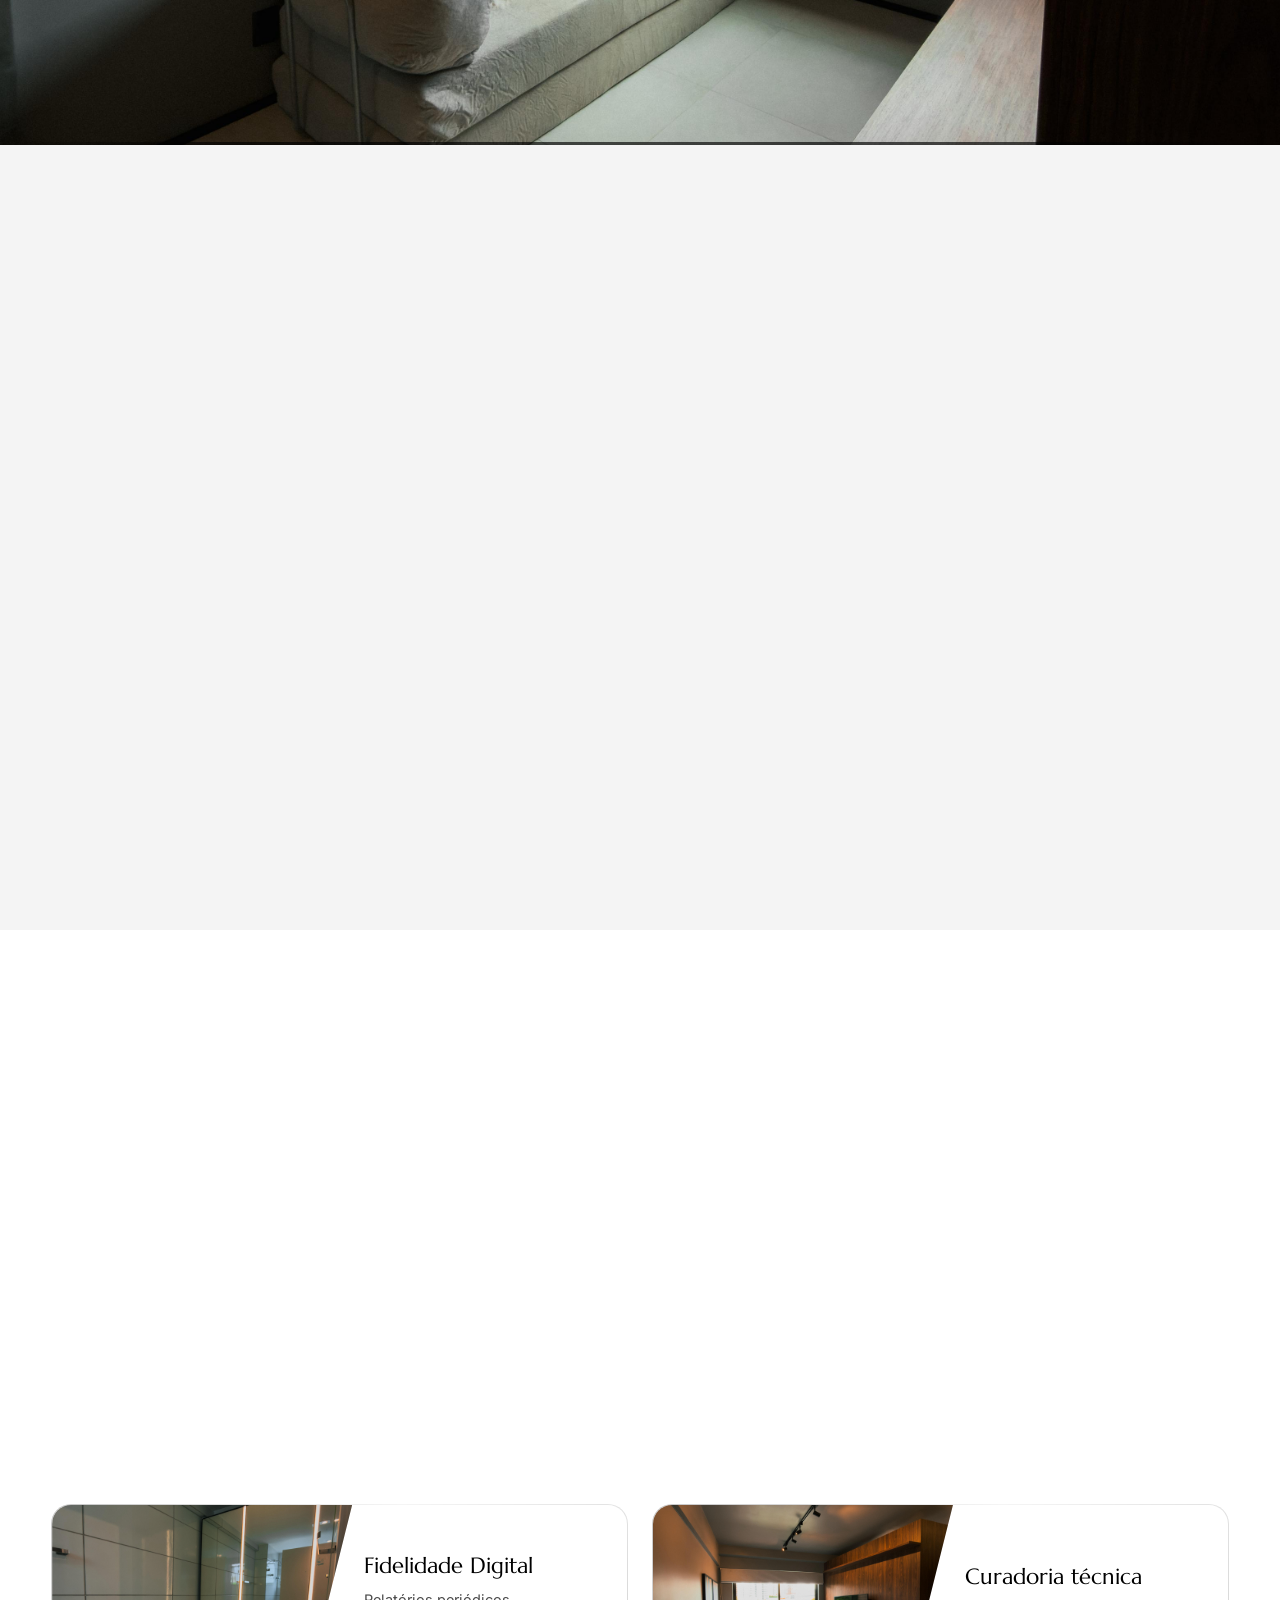
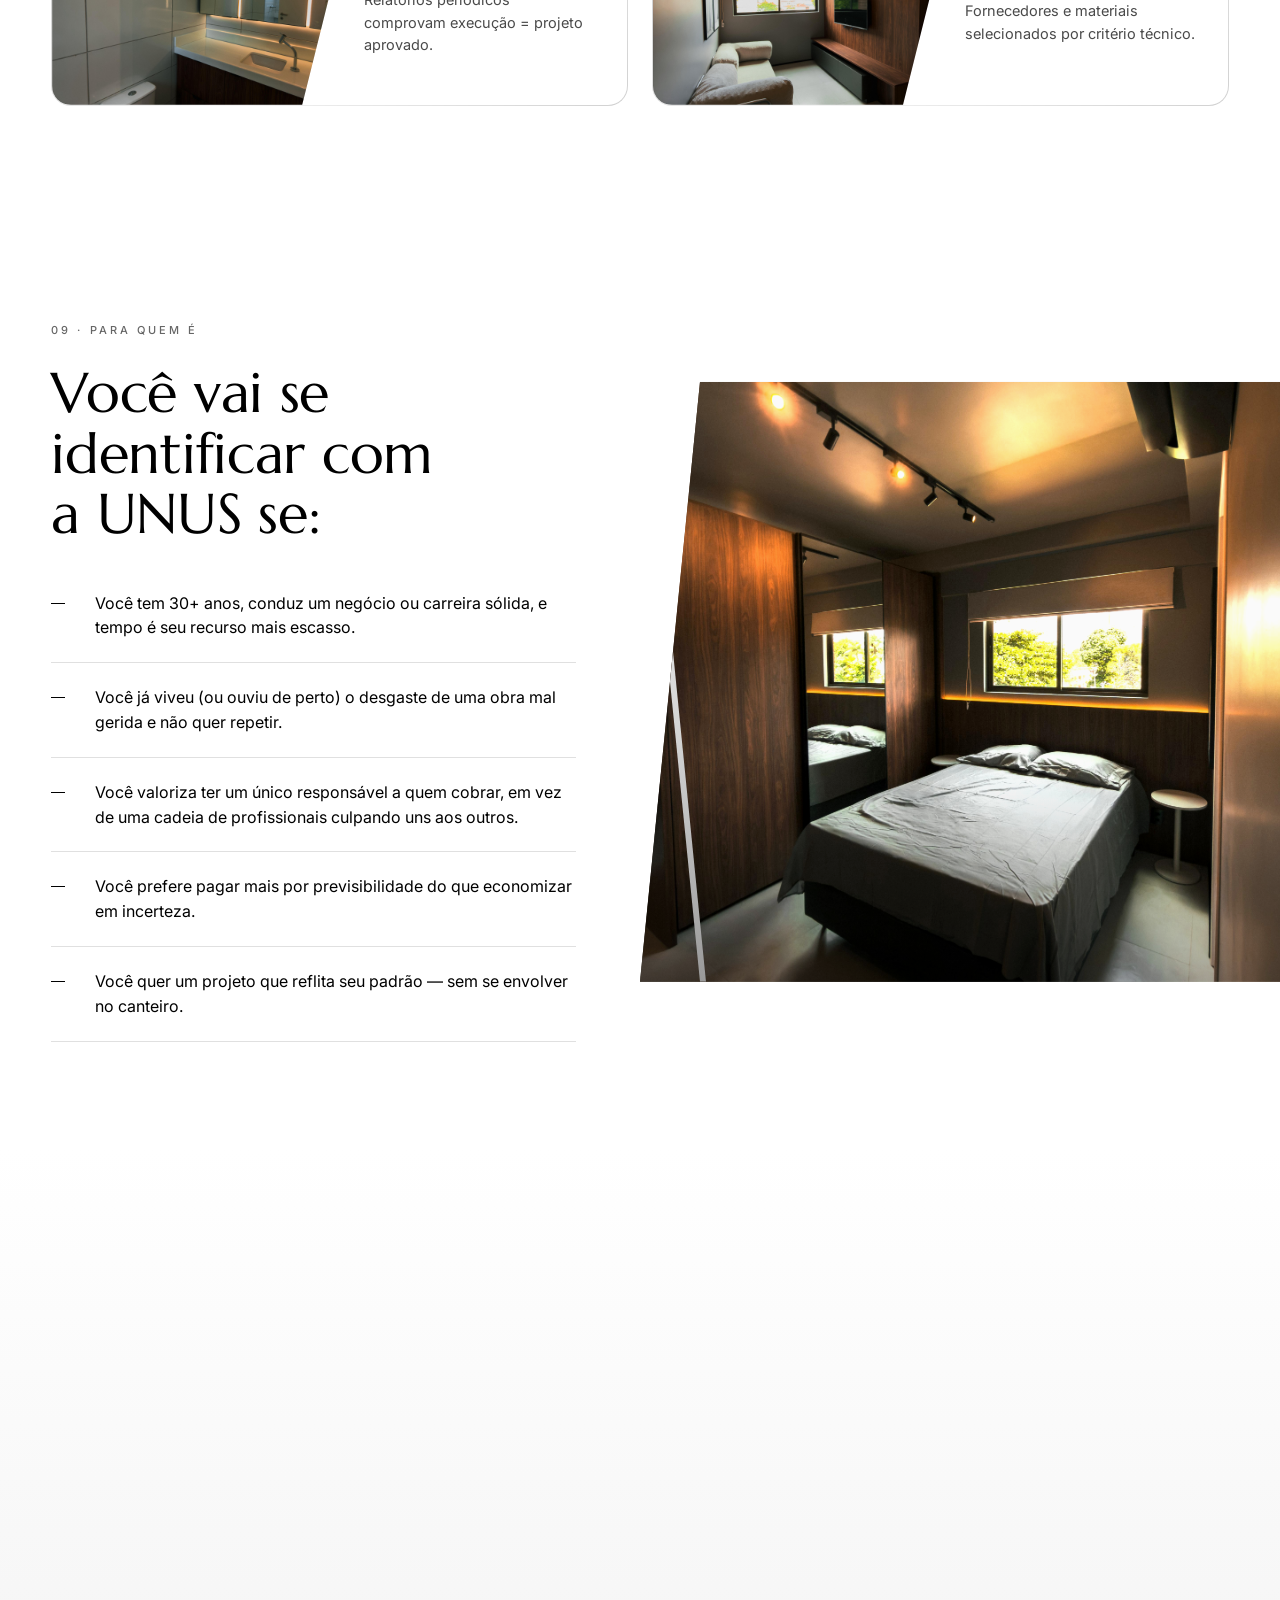
==== commit 6fb96586: "round 3: replace section 04 item images (maquete, executivo, gestao) with client-provided photos" ====
--- a/index.html
+++ b/index.html
@@ -231,8 +231,8 @@
       <!-- 01 foto esquerda -->
       <article class="entry entry--media-left">
         <div class="entry__media">
-          <div class="entry__media-bg" style="background-image:url('assets/img/detalhe-3.jpg')"></div>
-          <img src="assets/img/detalhe-3.jpg" alt="Maquete 3D de ambiente projetado pela UNUS" loading="lazy">
+          <div class="entry__media-bg" style="background-image:url('assets/img/incluido-01-maquete.jpg')"></div>
+          <img src="assets/img/incluido-01-maquete.jpg" alt="Maquete 3D de ambiente projetado pela UNUS" loading="lazy">
         </div>
         <div class="entry__body">
           <span class="entry__num">01</span>
@@ -244,8 +244,8 @@
       <!-- 02 foto direita -->
       <article class="entry entry--media-right">
         <div class="entry__media">
-          <div class="entry__media-bg" style="background-image:url('assets/img/detalhe-1.jpg')"></div>
-          <img src="assets/img/detalhe-1.jpg" alt="Detalhe construtivo de iluminação indireta e marcenaria" loading="lazy">
+          <div class="entry__media-bg" style="background-image:url('assets/img/incluido-02-executivo.jpg')"></div>
+          <img src="assets/img/incluido-02-executivo.jpg" alt="Projeto executivo com pranchas técnicas e complementares" loading="lazy">
         </div>
         <div class="entry__body">
           <span class="entry__num">02</span>
@@ -283,8 +283,8 @@
       <!-- 05 foto esquerda -->
       <article class="entry entry--media-left">
         <div class="entry__media">
-          <div class="entry__media-bg" style="background-image:url('assets/img/processo.jpg')"></div>
-          <img src="assets/img/processo.jpg" alt="Equipe coordenando execução em ambiente em obra" loading="lazy">
+          <div class="entry__media-bg" style="background-image:url('assets/img/incluido-05-gestao.jpg')"></div>
+          <img src="assets/img/incluido-05-gestao.jpg" alt="Equipe coordenando execução em ambiente em obra" loading="lazy">
         </div>
         <div class="entry__body">
           <span class="entry__num">05</span>
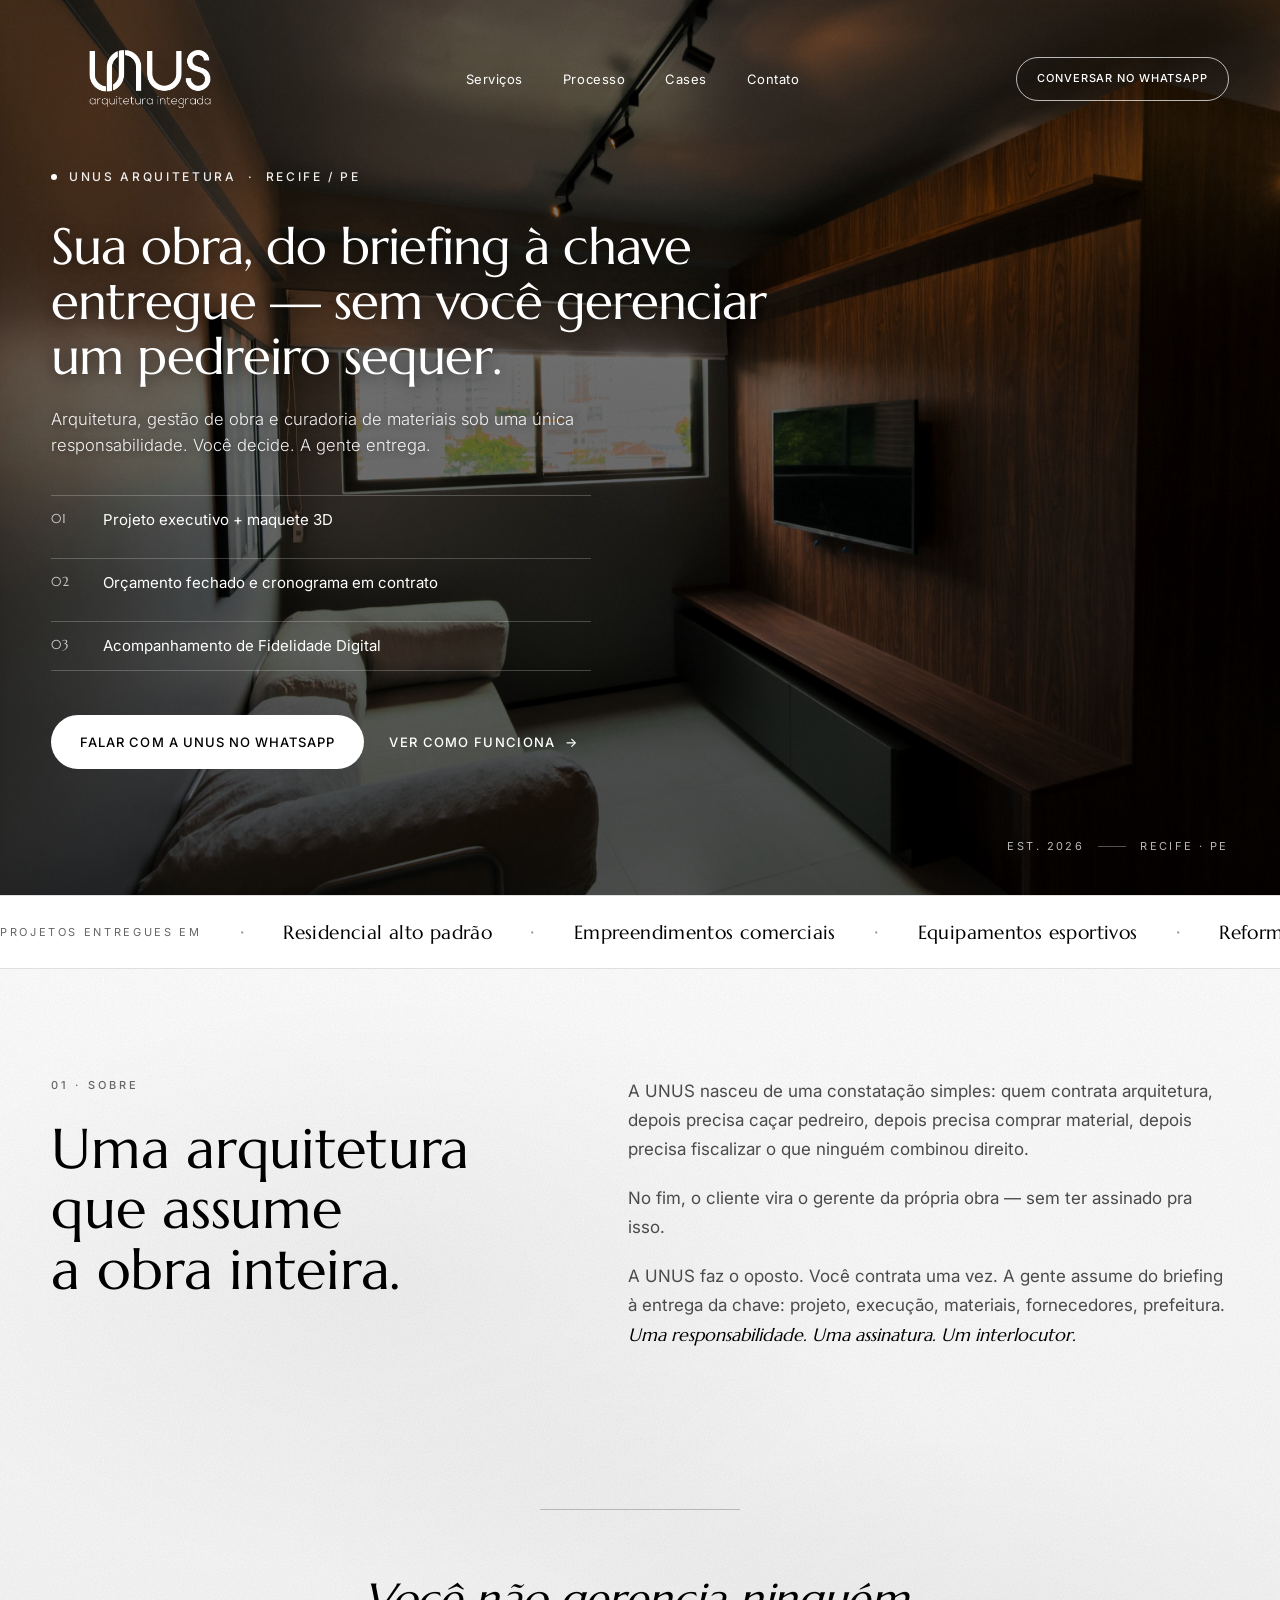
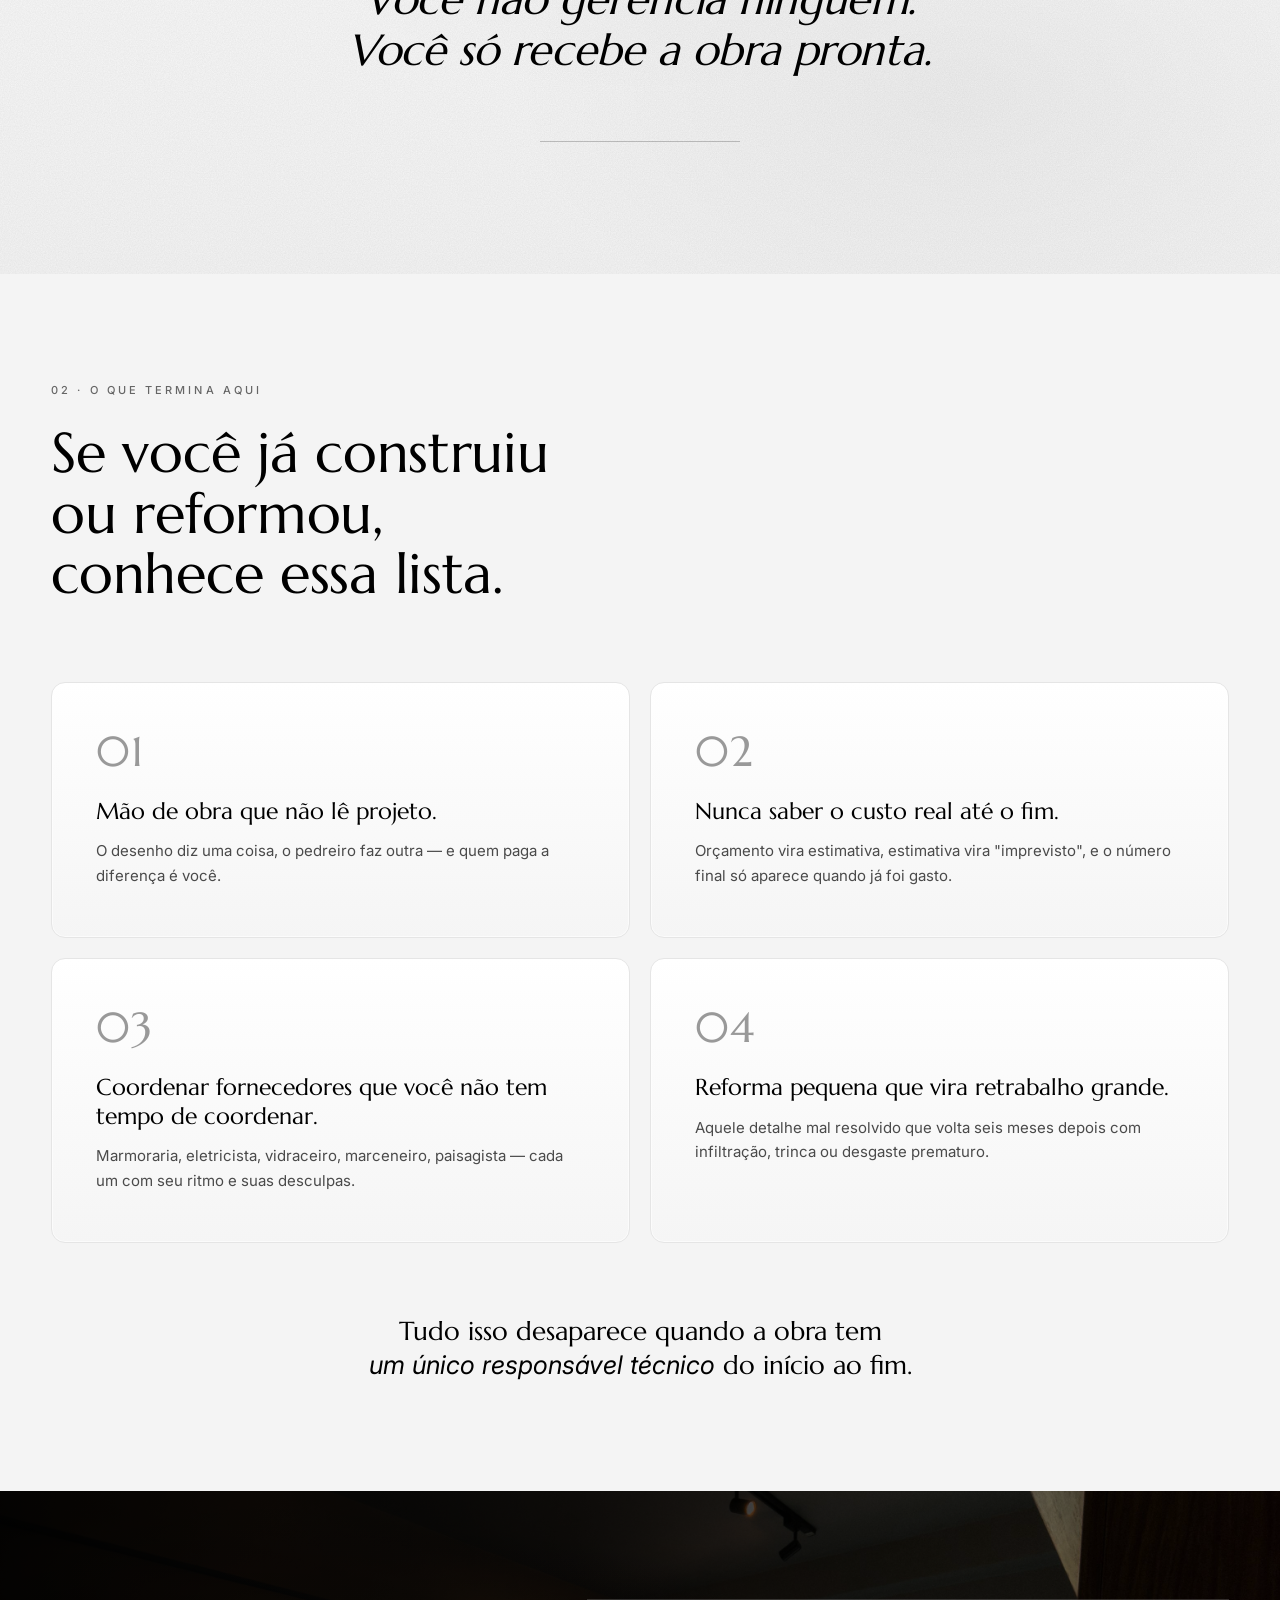
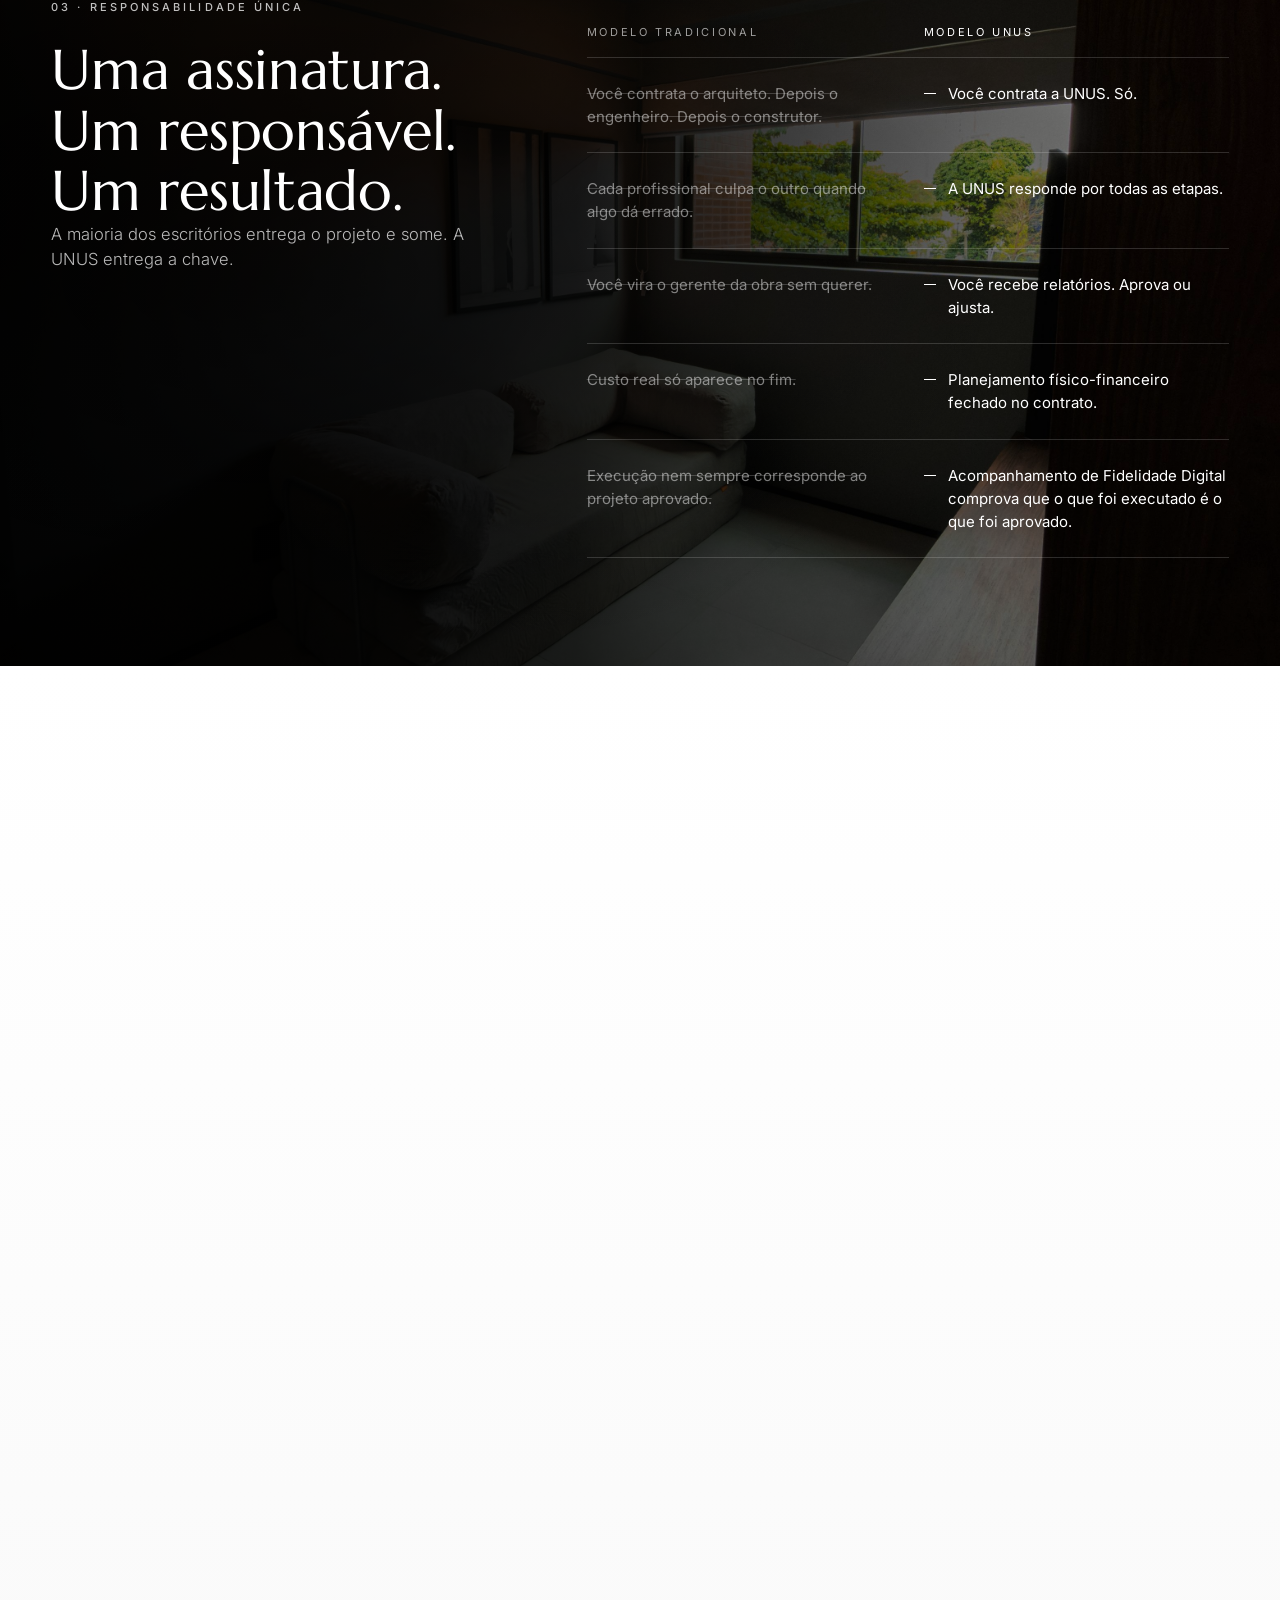
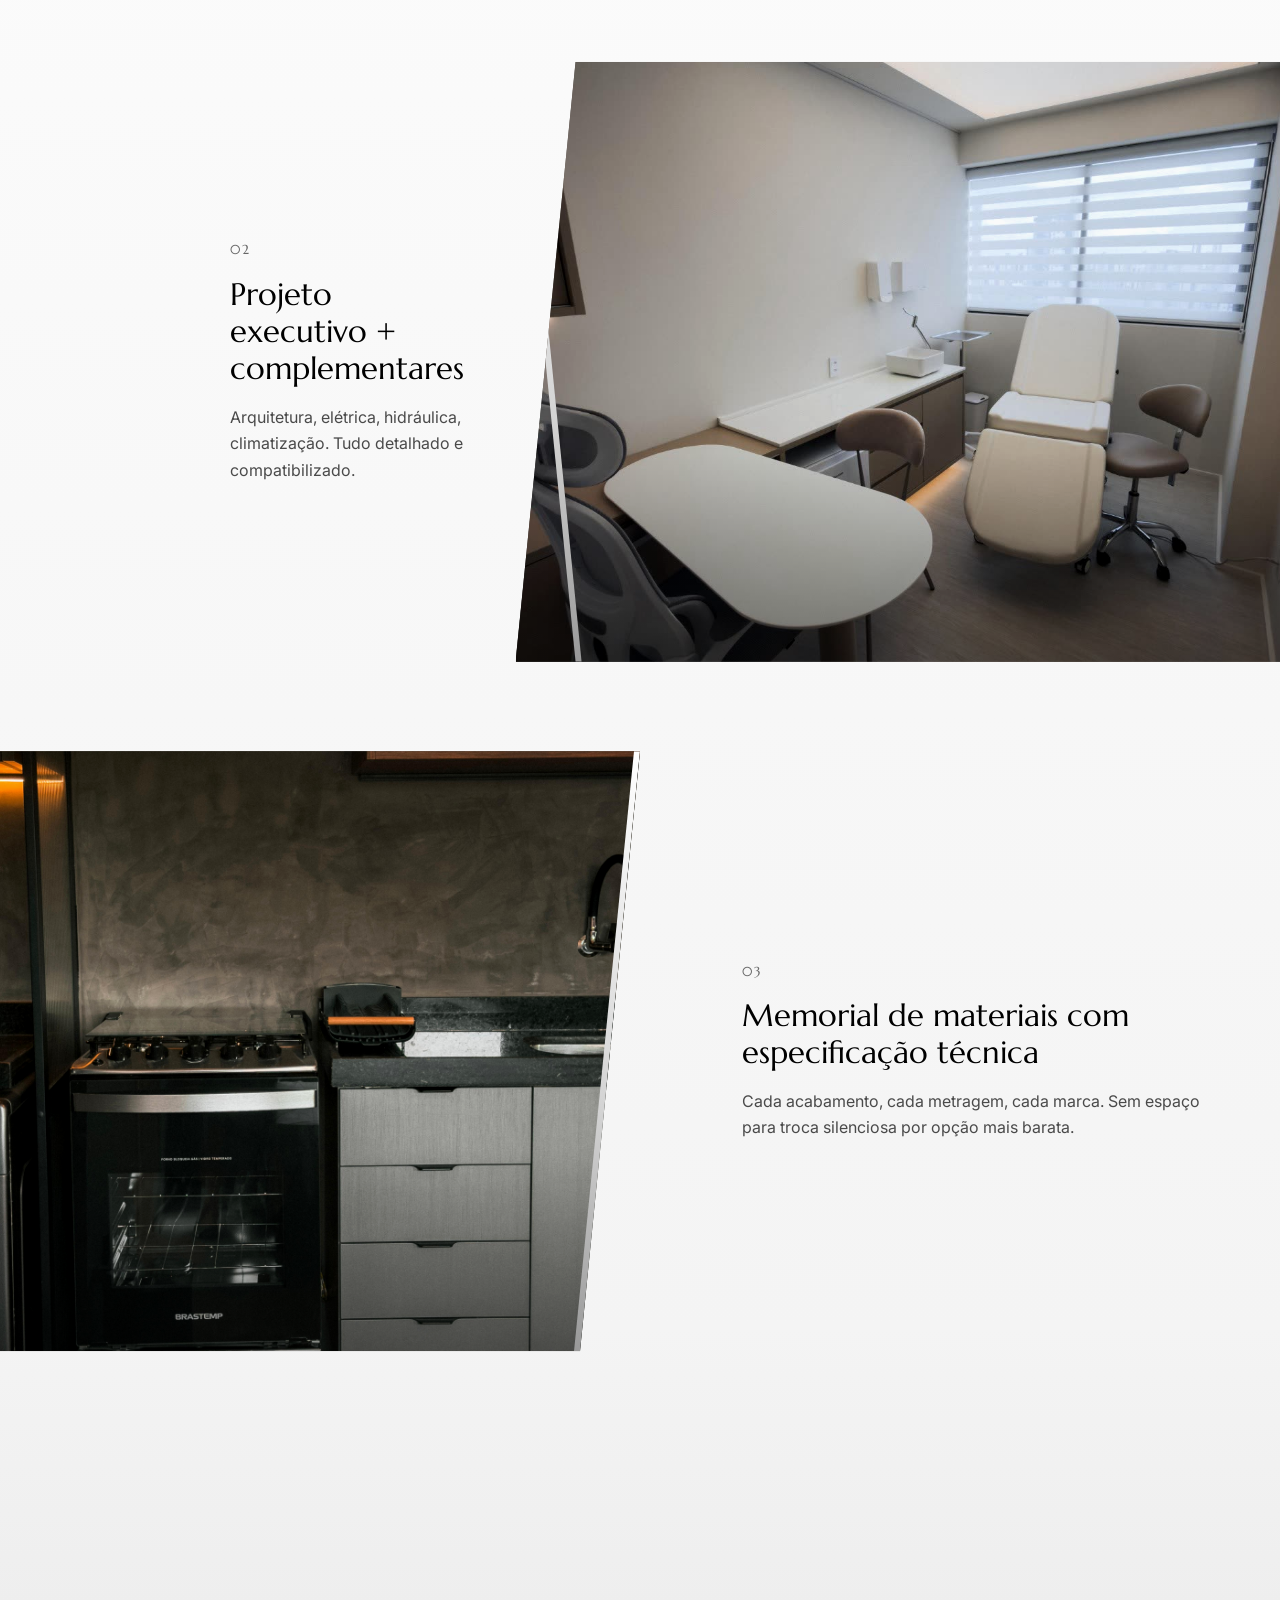
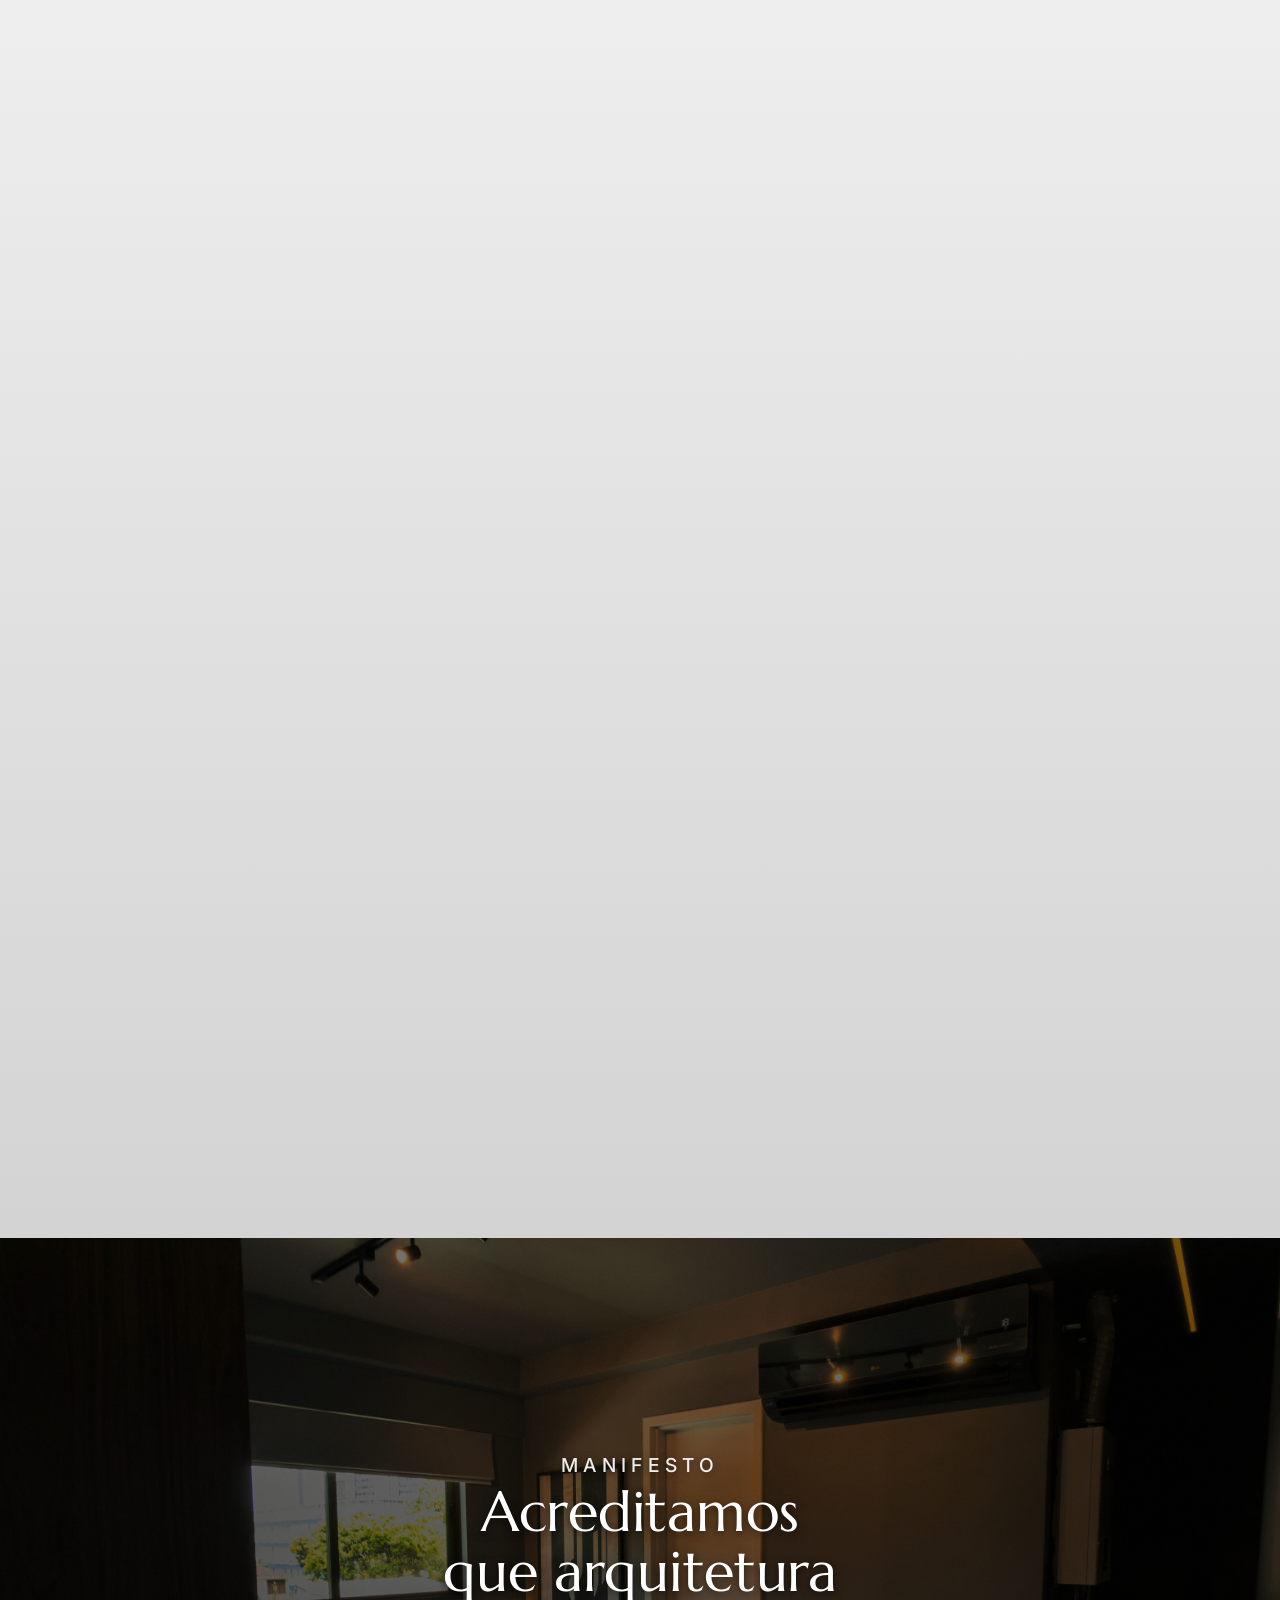
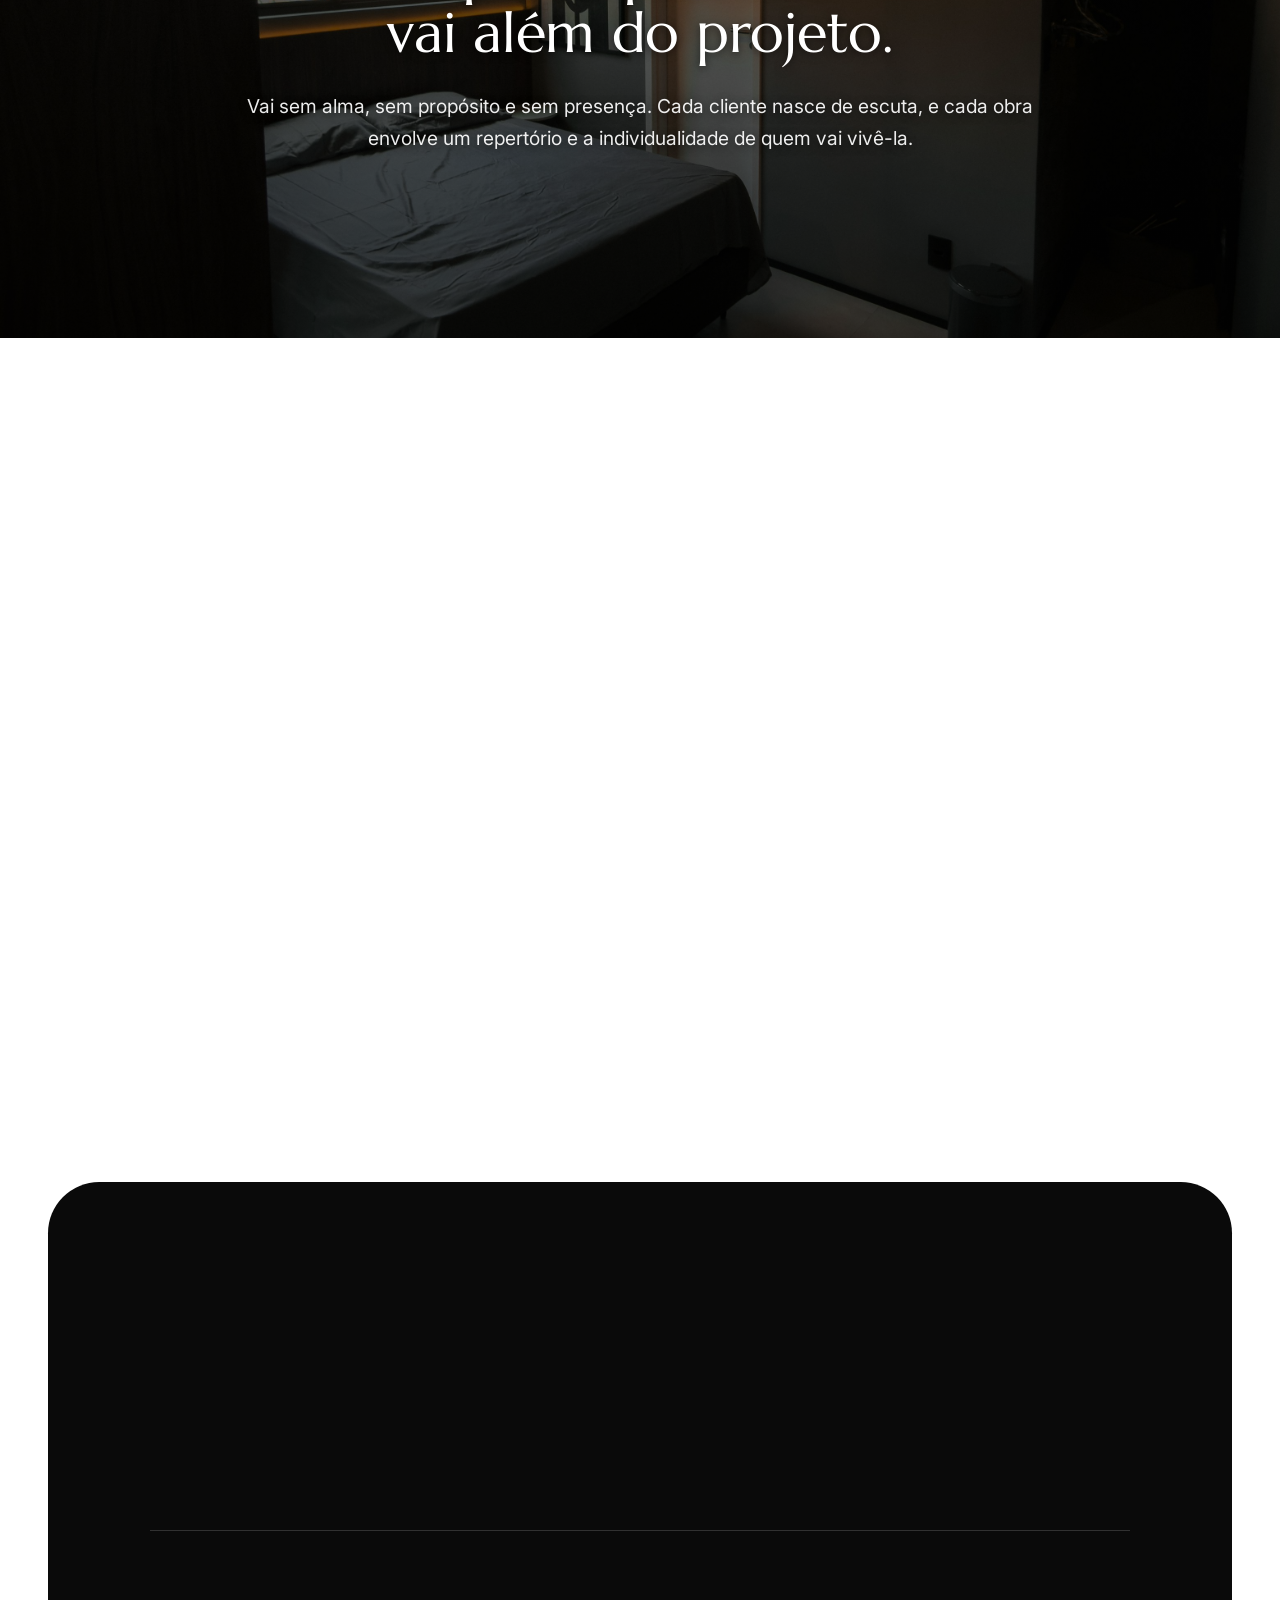
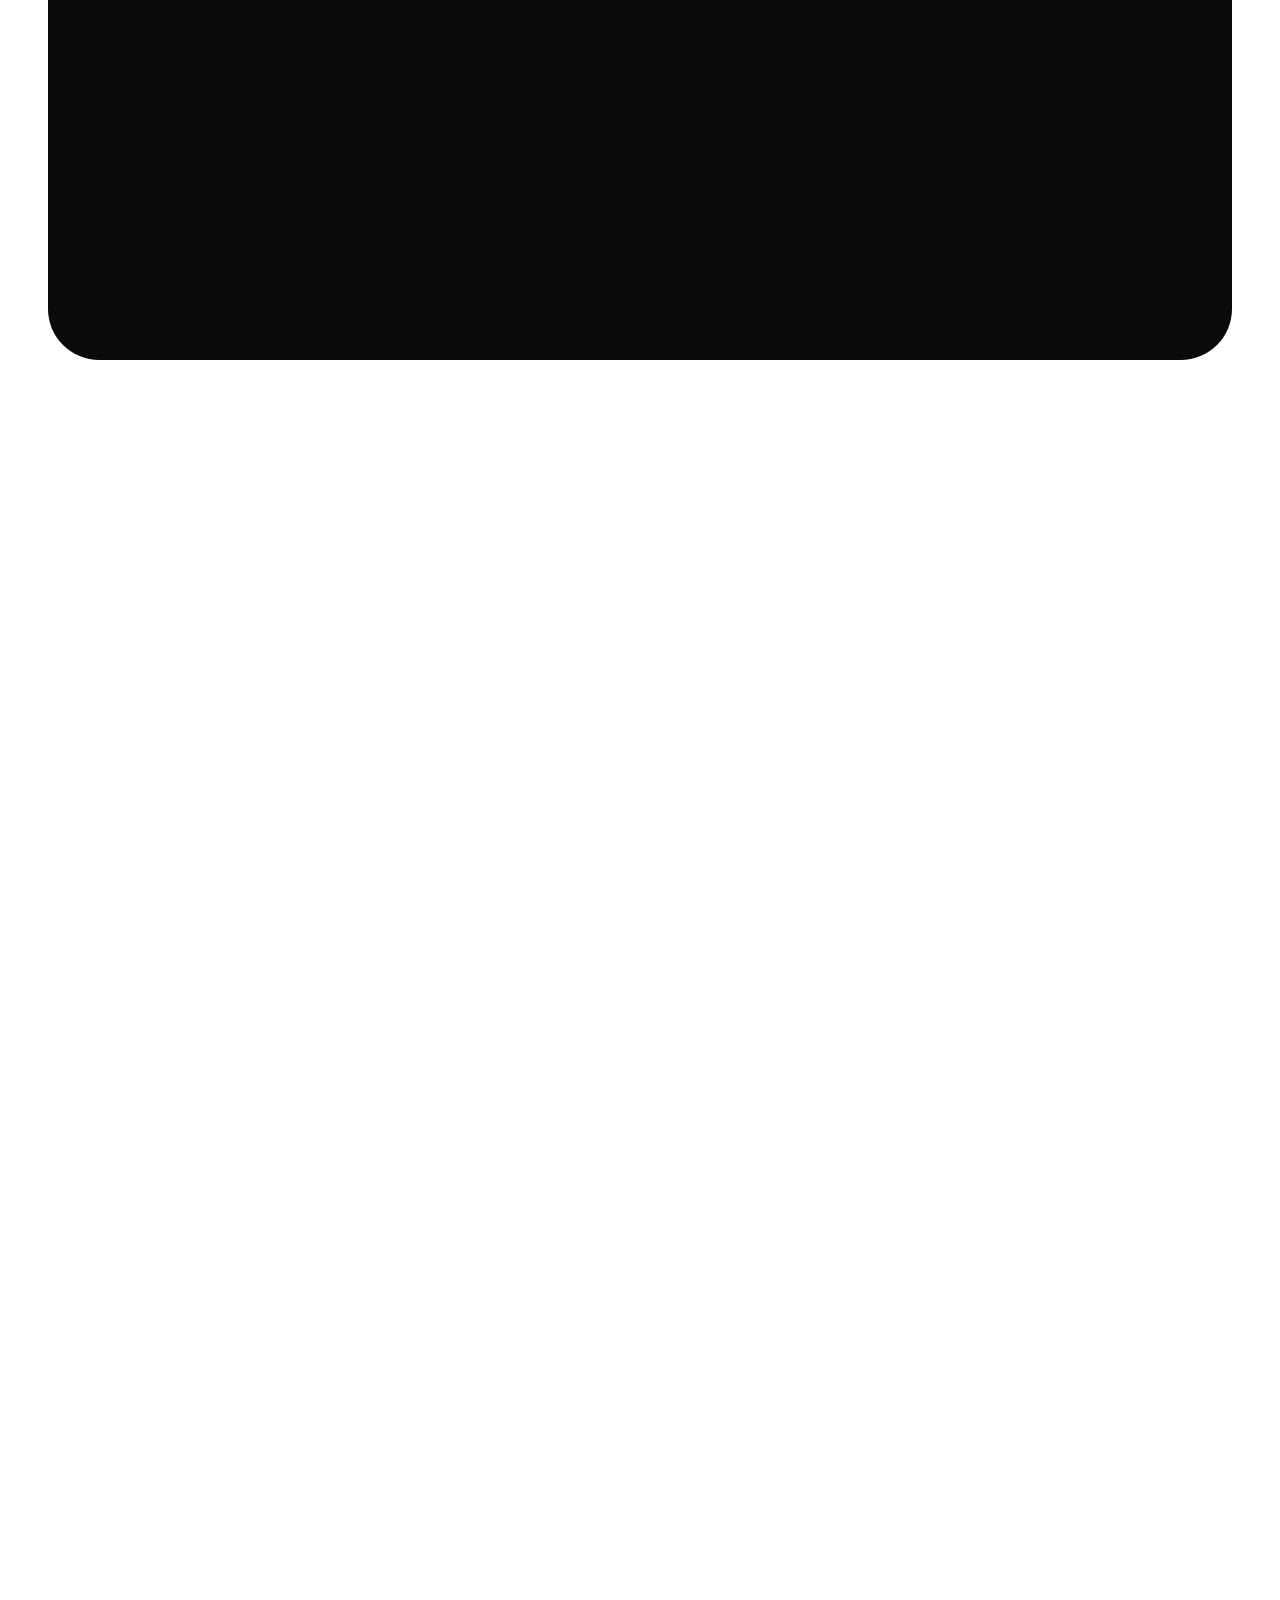
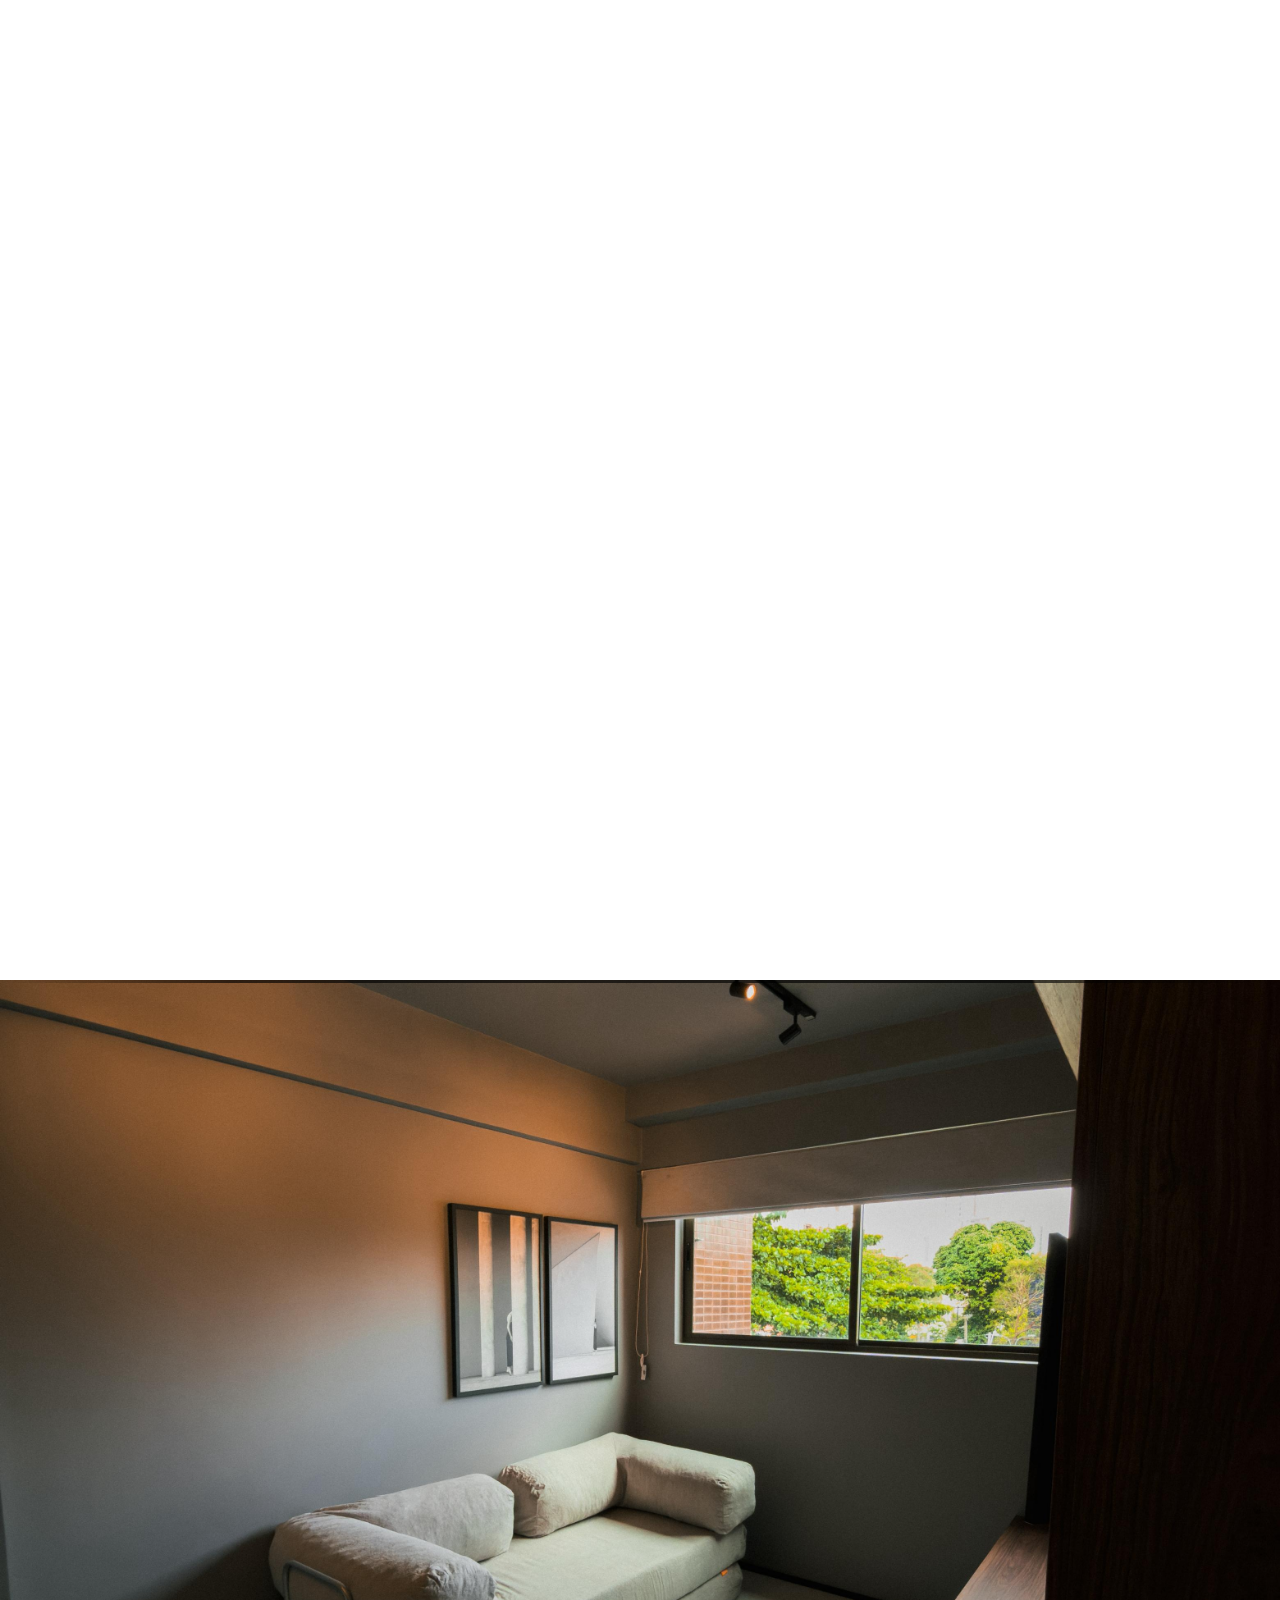
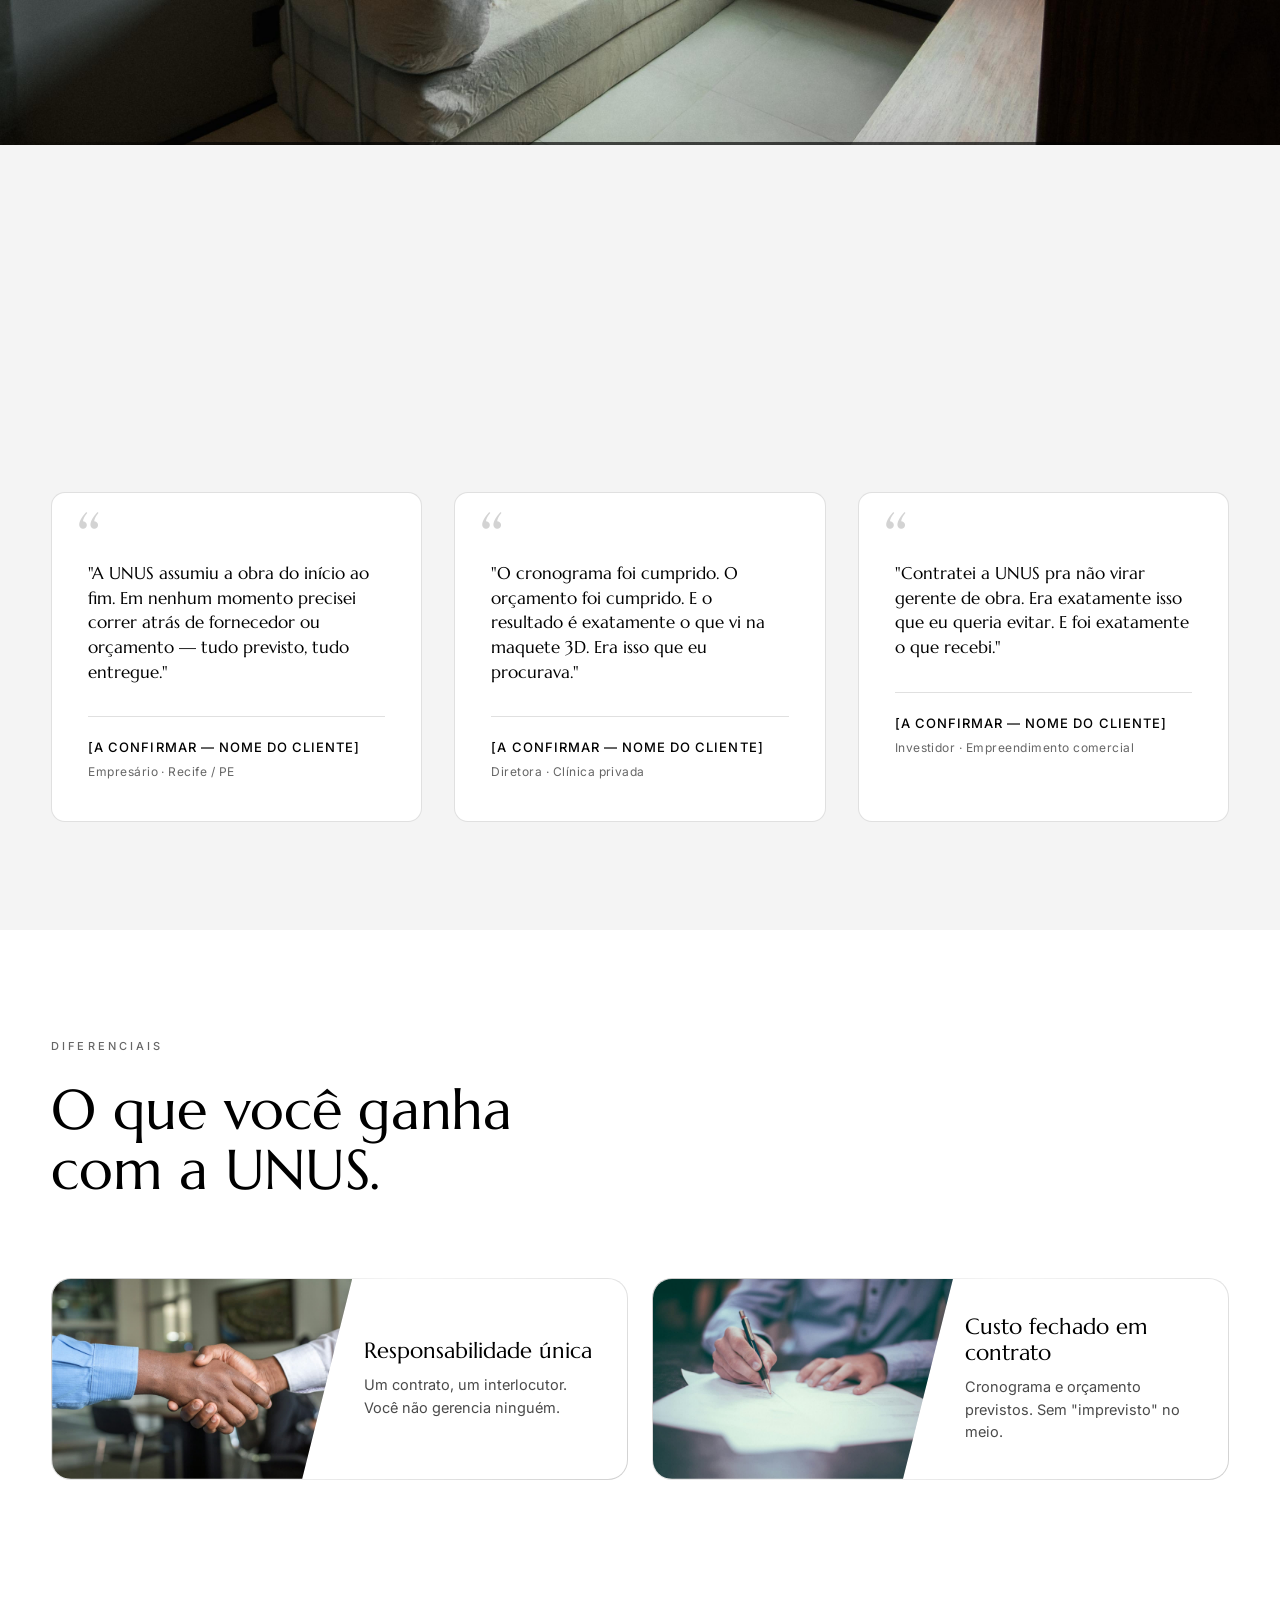
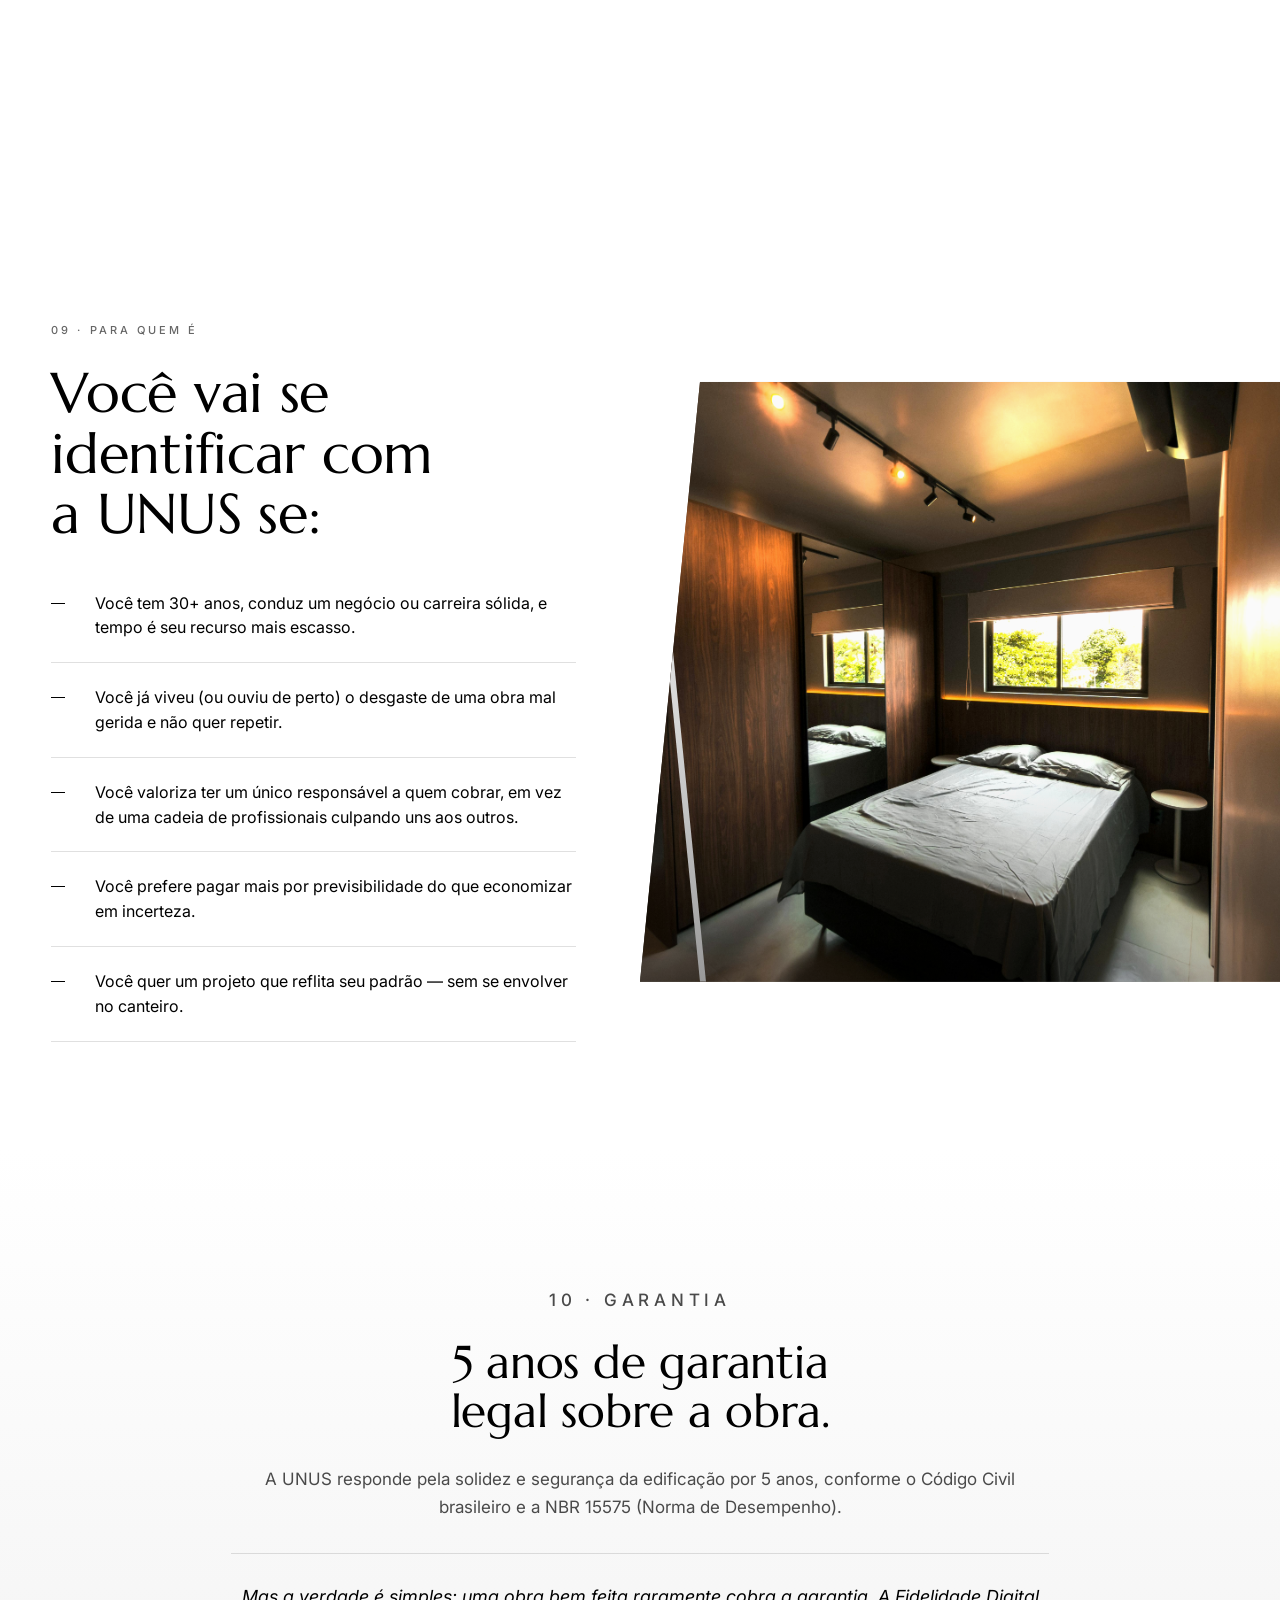
==== commit 31287bc3: "round 3: replace 3 differentiator card images with stock photos (handshake, contract, dashboard)" ====
--- a/index.html
+++ b/index.html
@@ -514,21 +514,21 @@
 
       <div class="features__grid">
         <article class="feature-card">
-          <div class="feature-card__media"><img src="assets/img/detalhe-1.jpg" alt="" loading="lazy"></div>
+          <div class="feature-card__media"><img src="assets/img/diferencial-1.jpg" alt="Aperto de mãos em reunião — responsabilidade única" loading="lazy"></div>
           <div class="feature-card__body">
             <h3 class="feature-card__title">Responsabilidade única</h3>
             <p>Um contrato, um interlocutor. Você não gerencia ninguém.</p>
           </div>
         </article>
         <article class="feature-card">
-          <div class="feature-card__media"><img src="assets/img/detalhe-2.jpg" alt="" loading="lazy"></div>
+          <div class="feature-card__media"><img src="assets/img/diferencial-2.jpg" alt="Documentos de contrato e planejamento financeiro" loading="lazy"></div>
           <div class="feature-card__body">
             <h3 class="feature-card__title">Custo fechado em contrato</h3>
             <p>Cronograma e orçamento previstos. Sem "imprevisto" no meio.</p>
           </div>
         </article>
         <article class="feature-card">
-          <div class="feature-card__media"><img src="assets/img/detalhe-3.jpg" alt="" loading="lazy"></div>
+          <div class="feature-card__media"><img src="assets/img/diferencial-3.jpg" alt="Tablet com relatórios e dashboard de obra" loading="lazy"></div>
           <div class="feature-card__body">
             <h3 class="feature-card__title">Fidelidade Digital</h3>
             <p>Relatórios periódicos comprovam execução = projeto aprovado.</p>
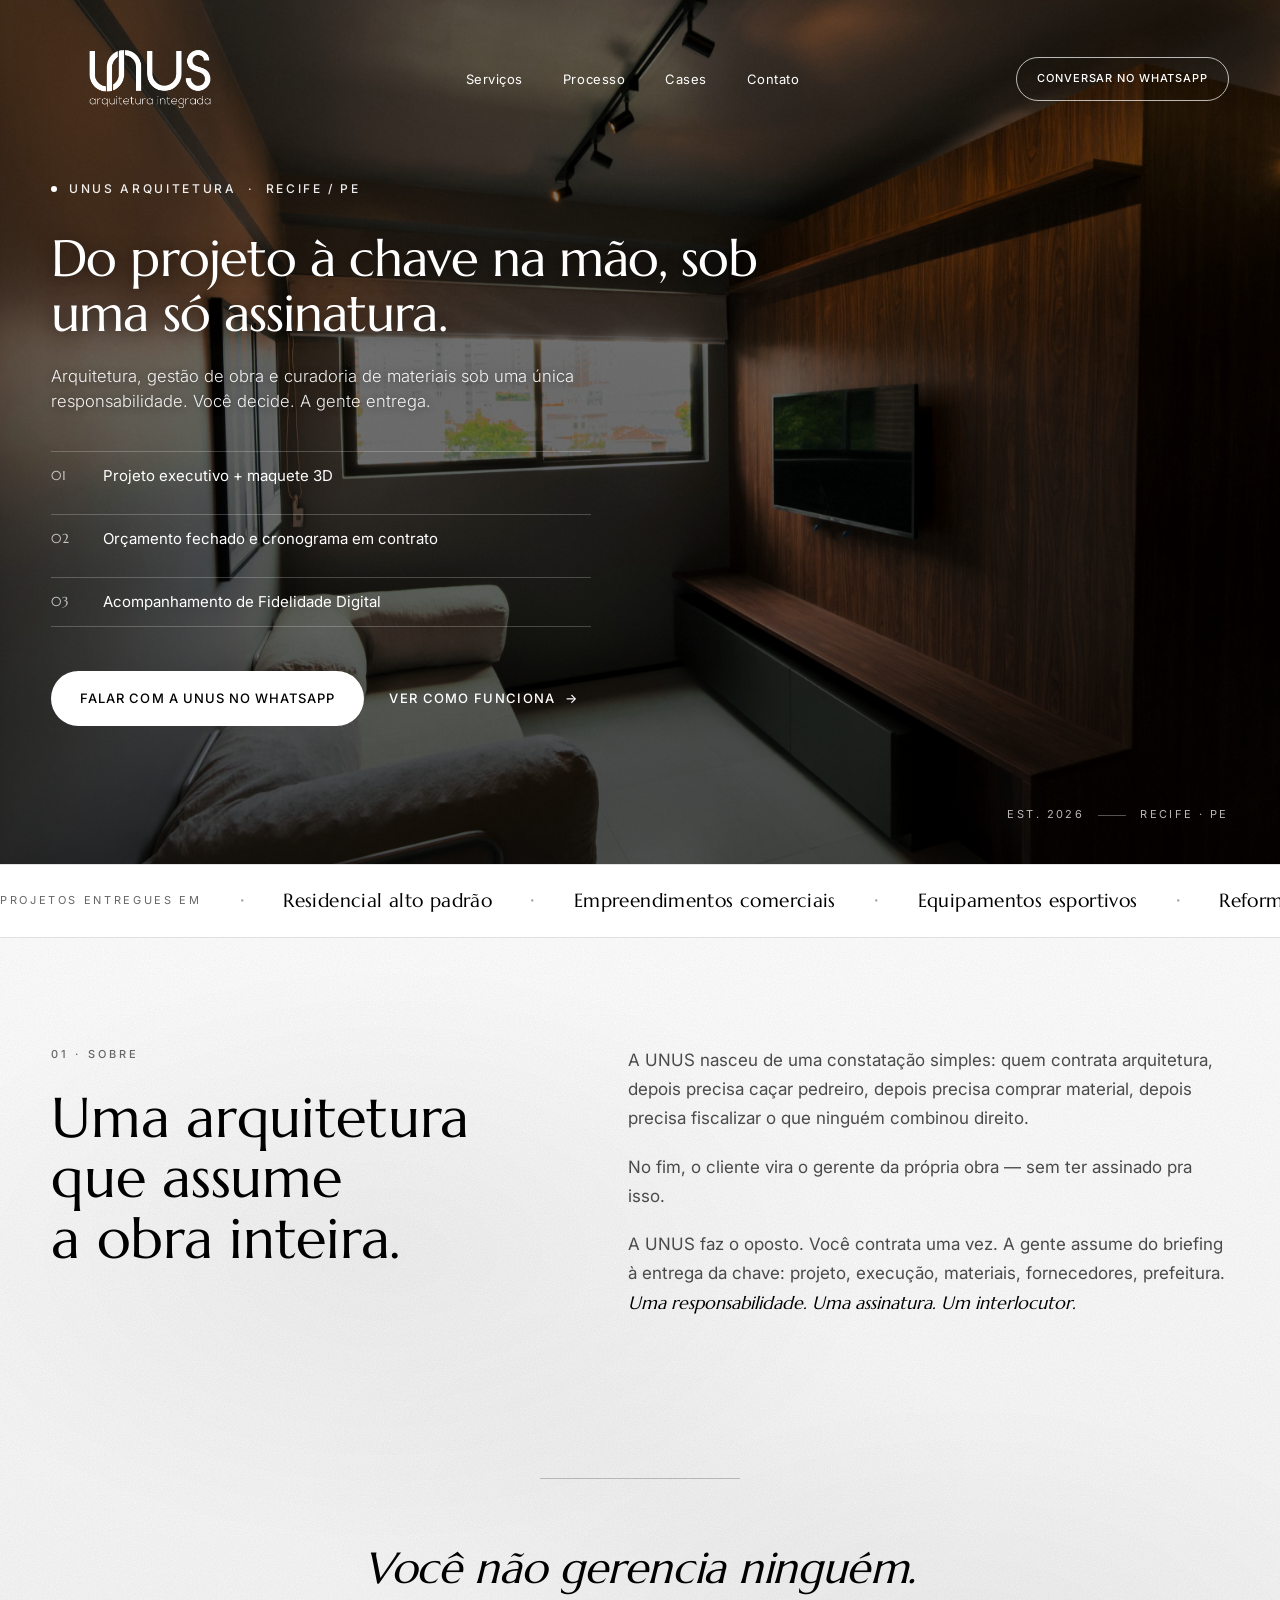
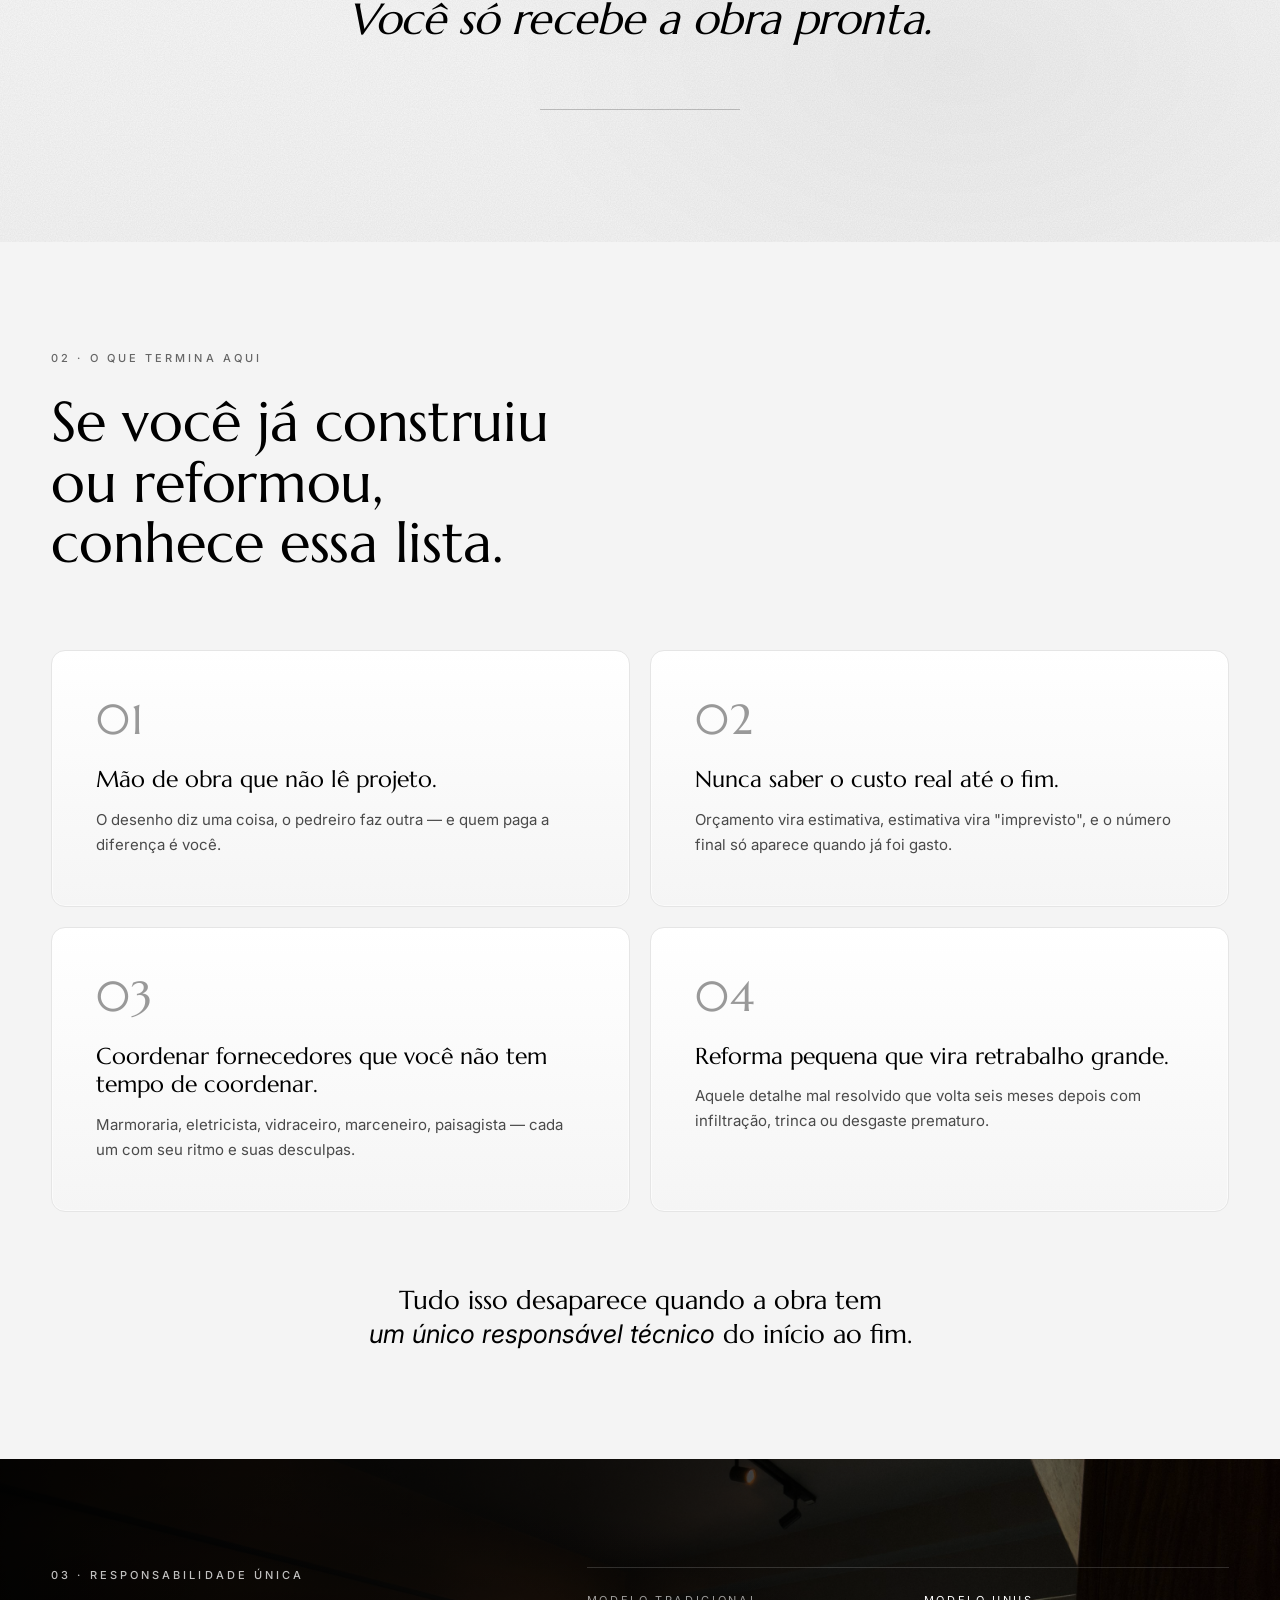
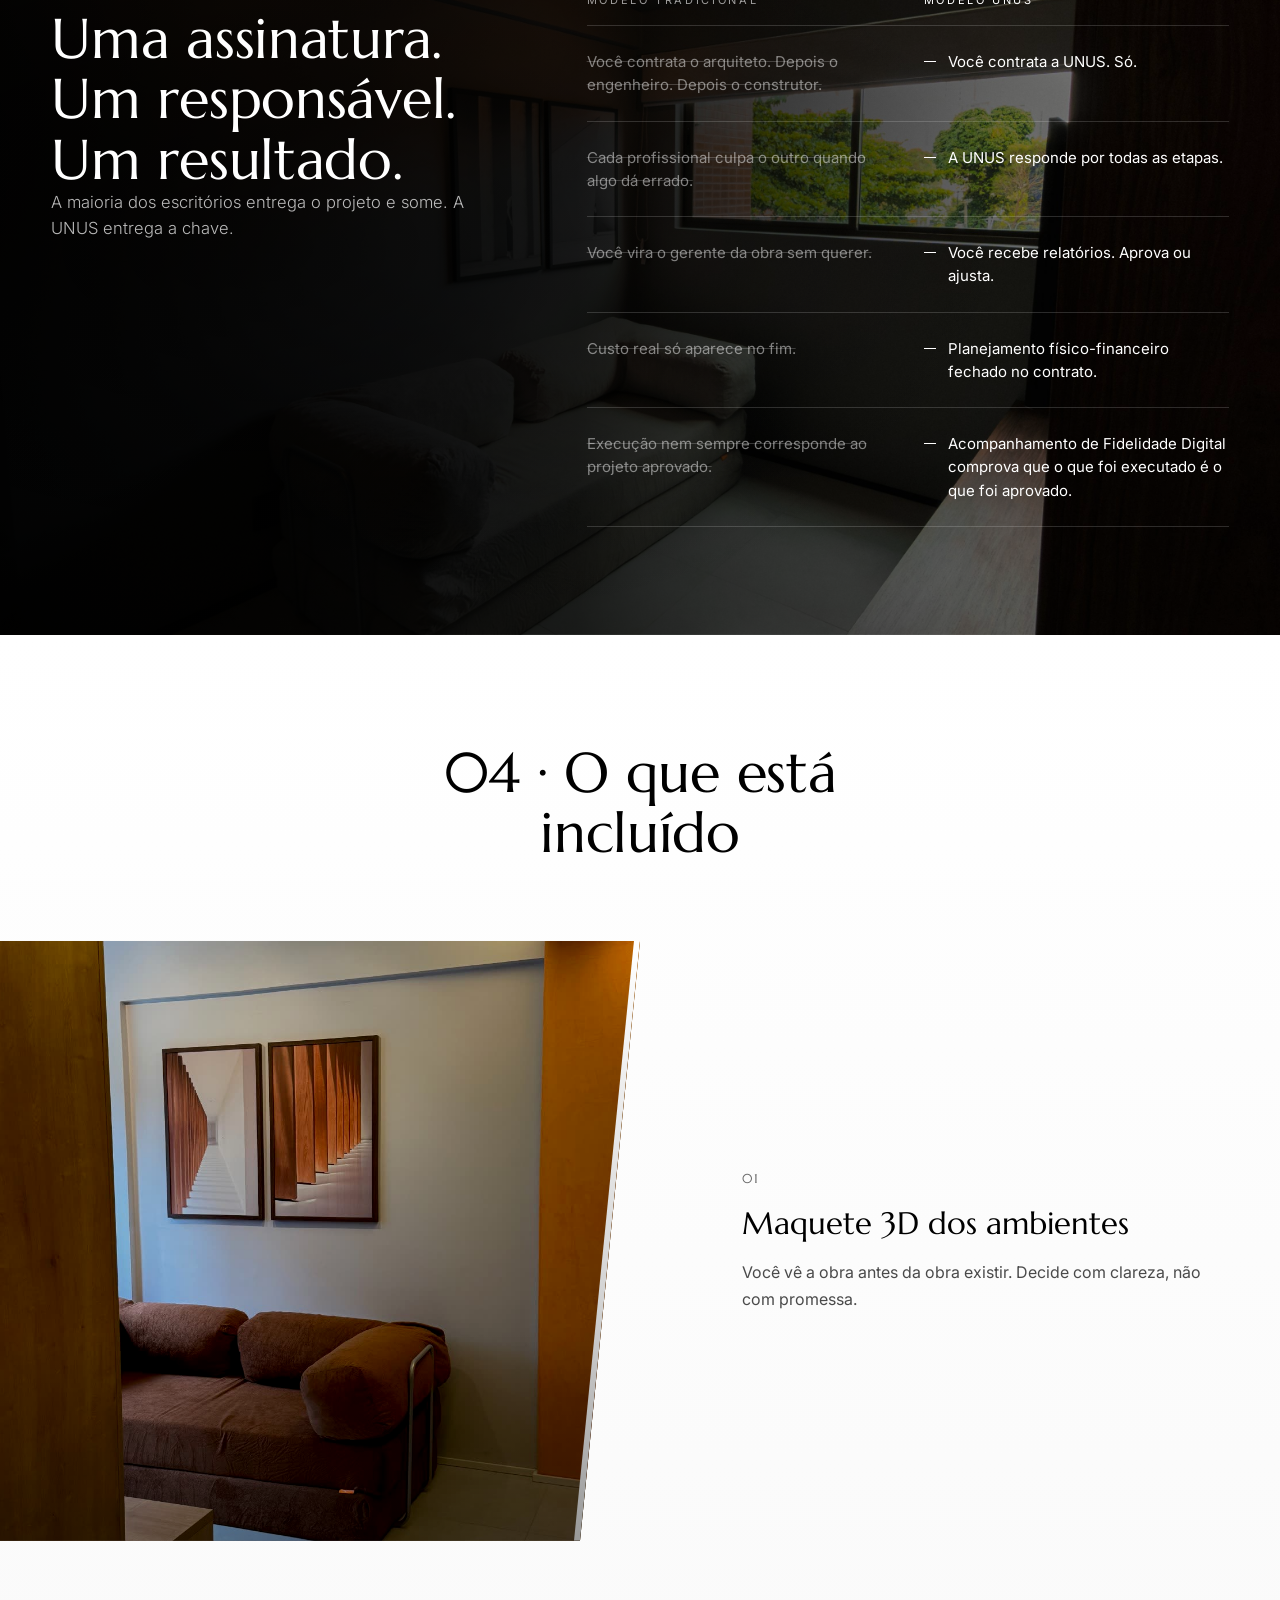
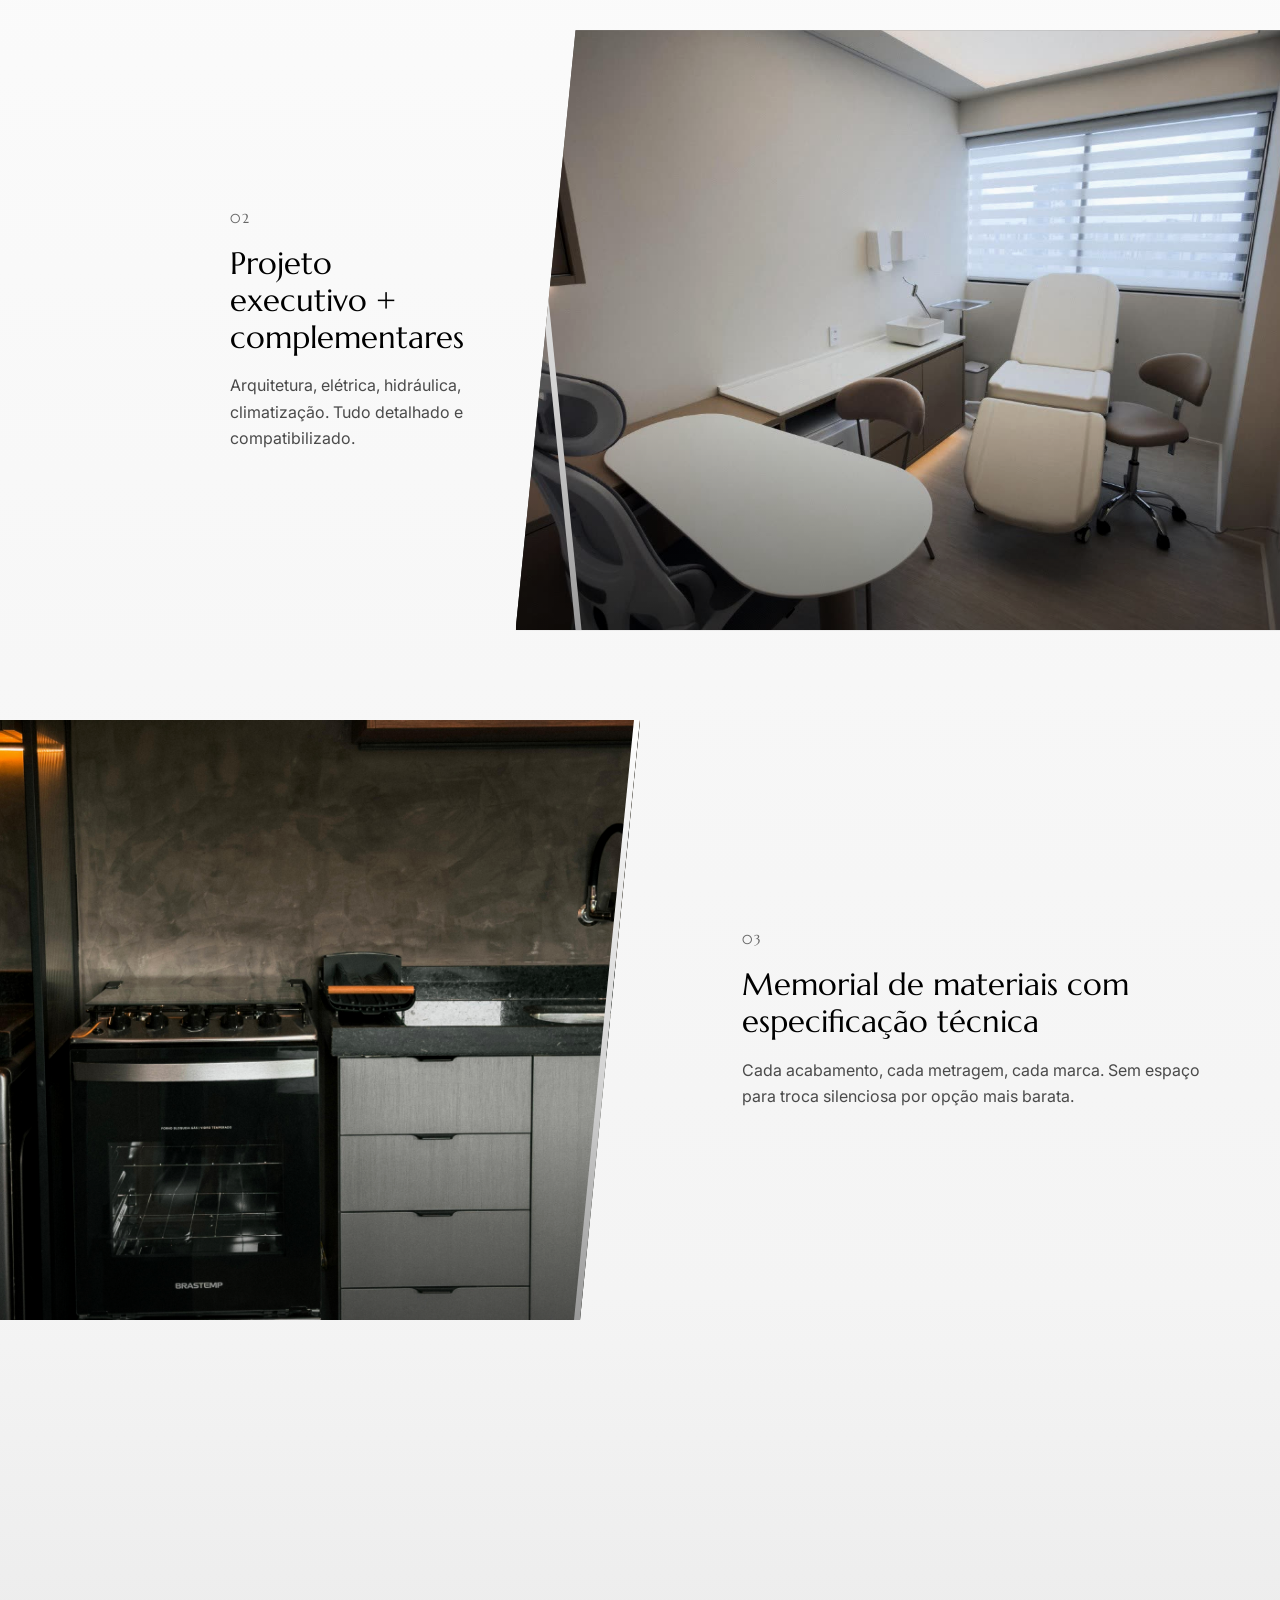
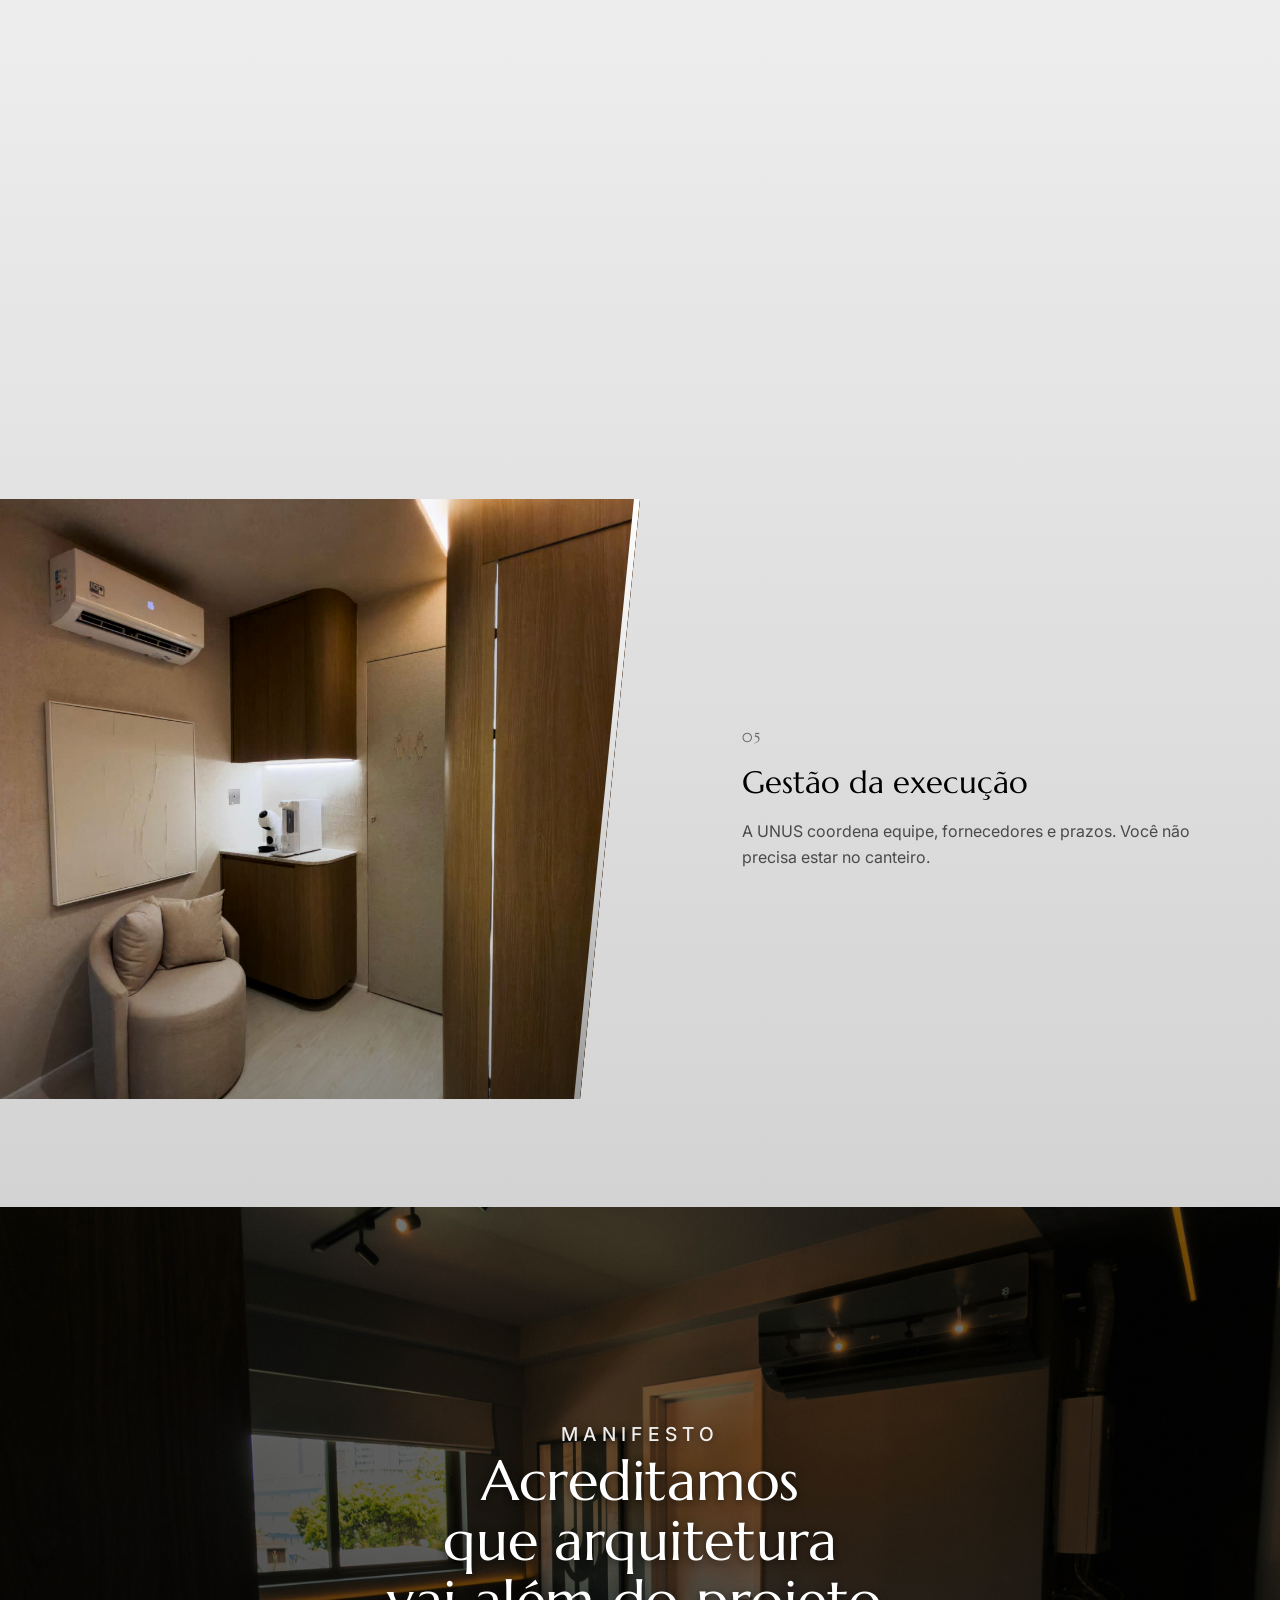
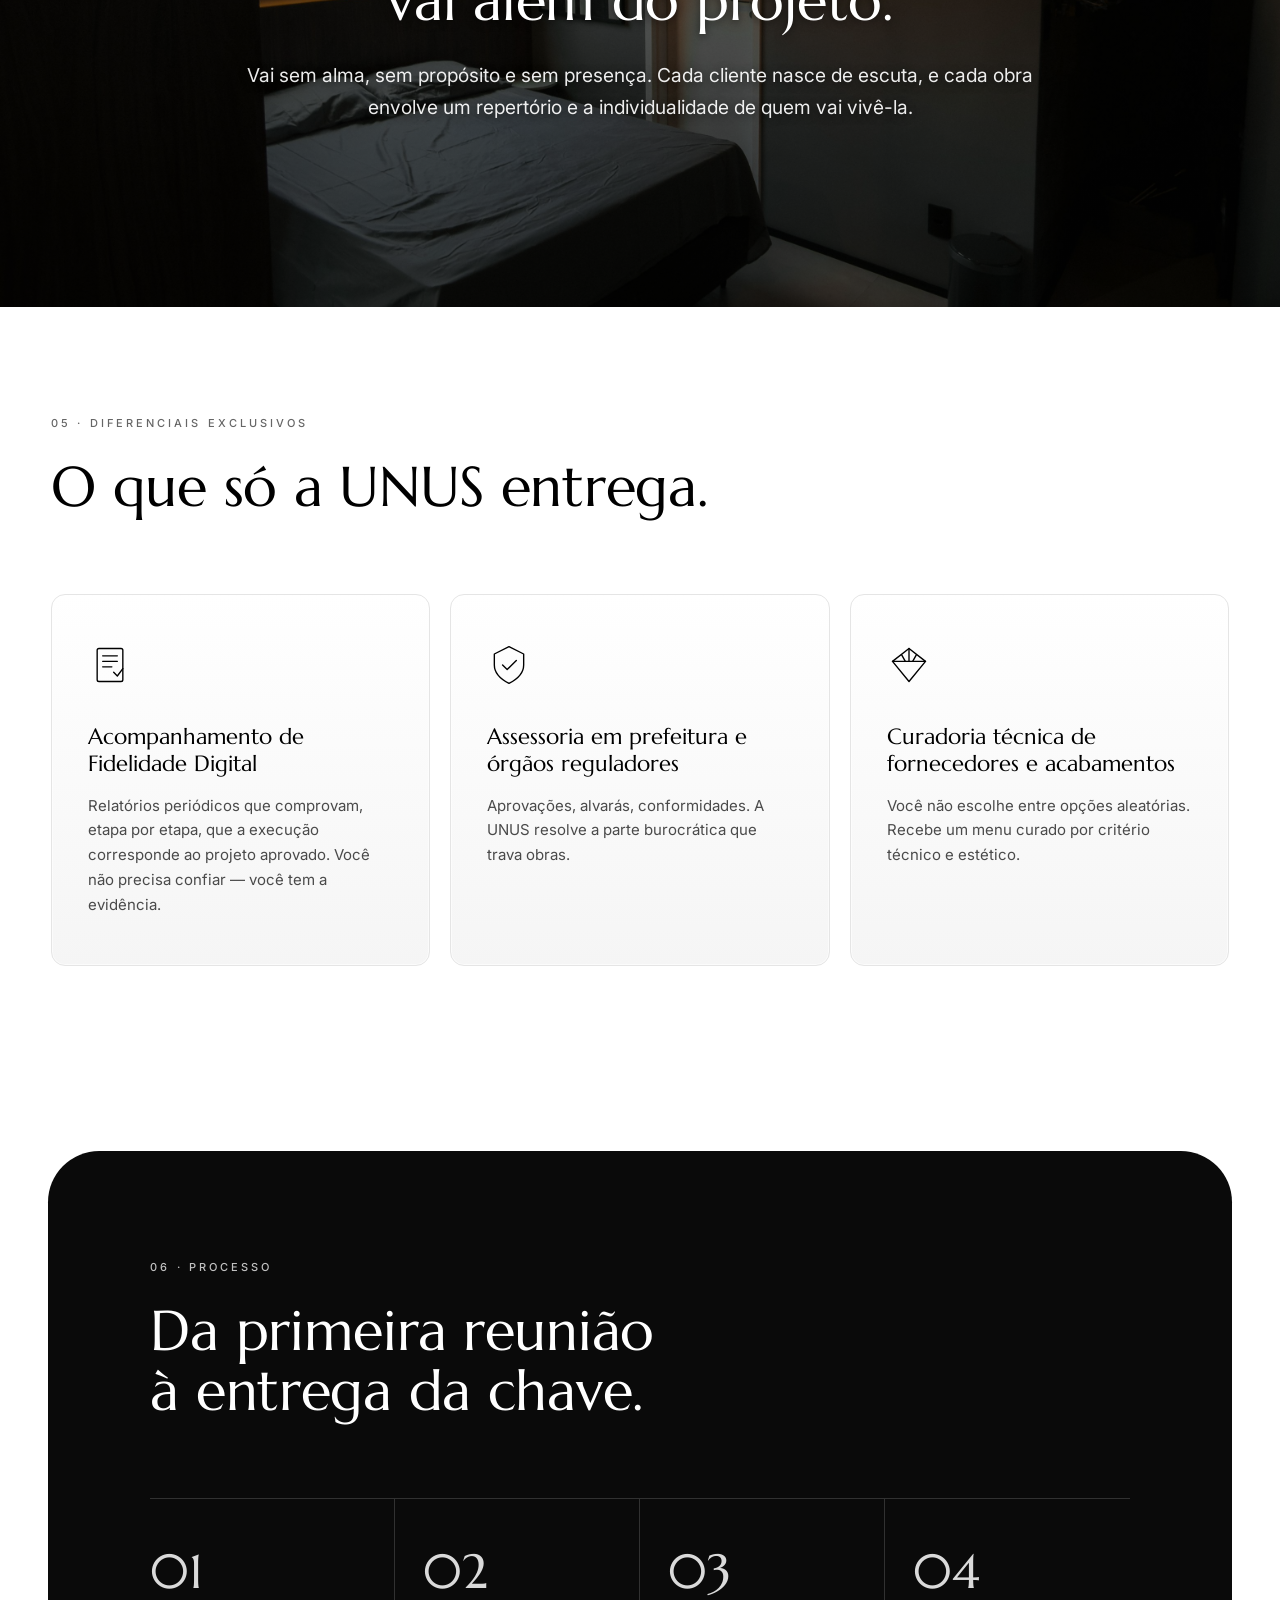
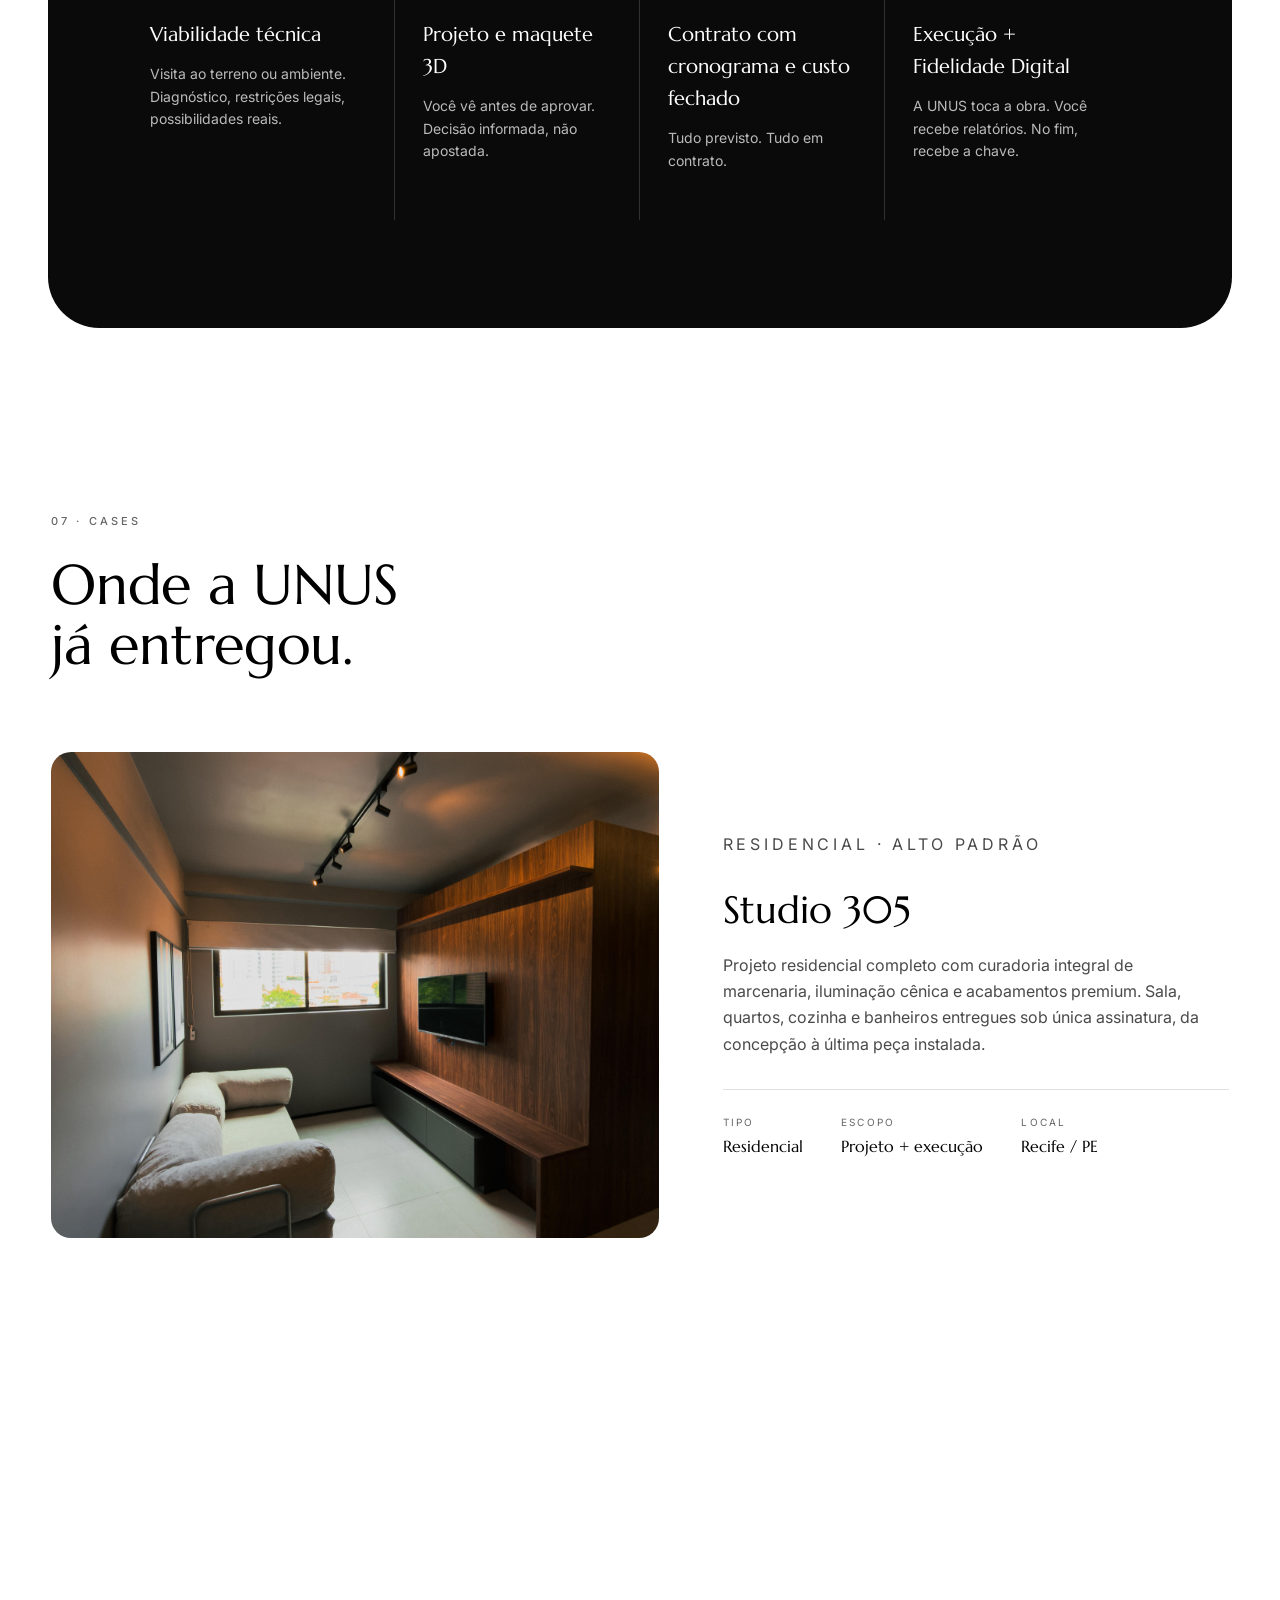
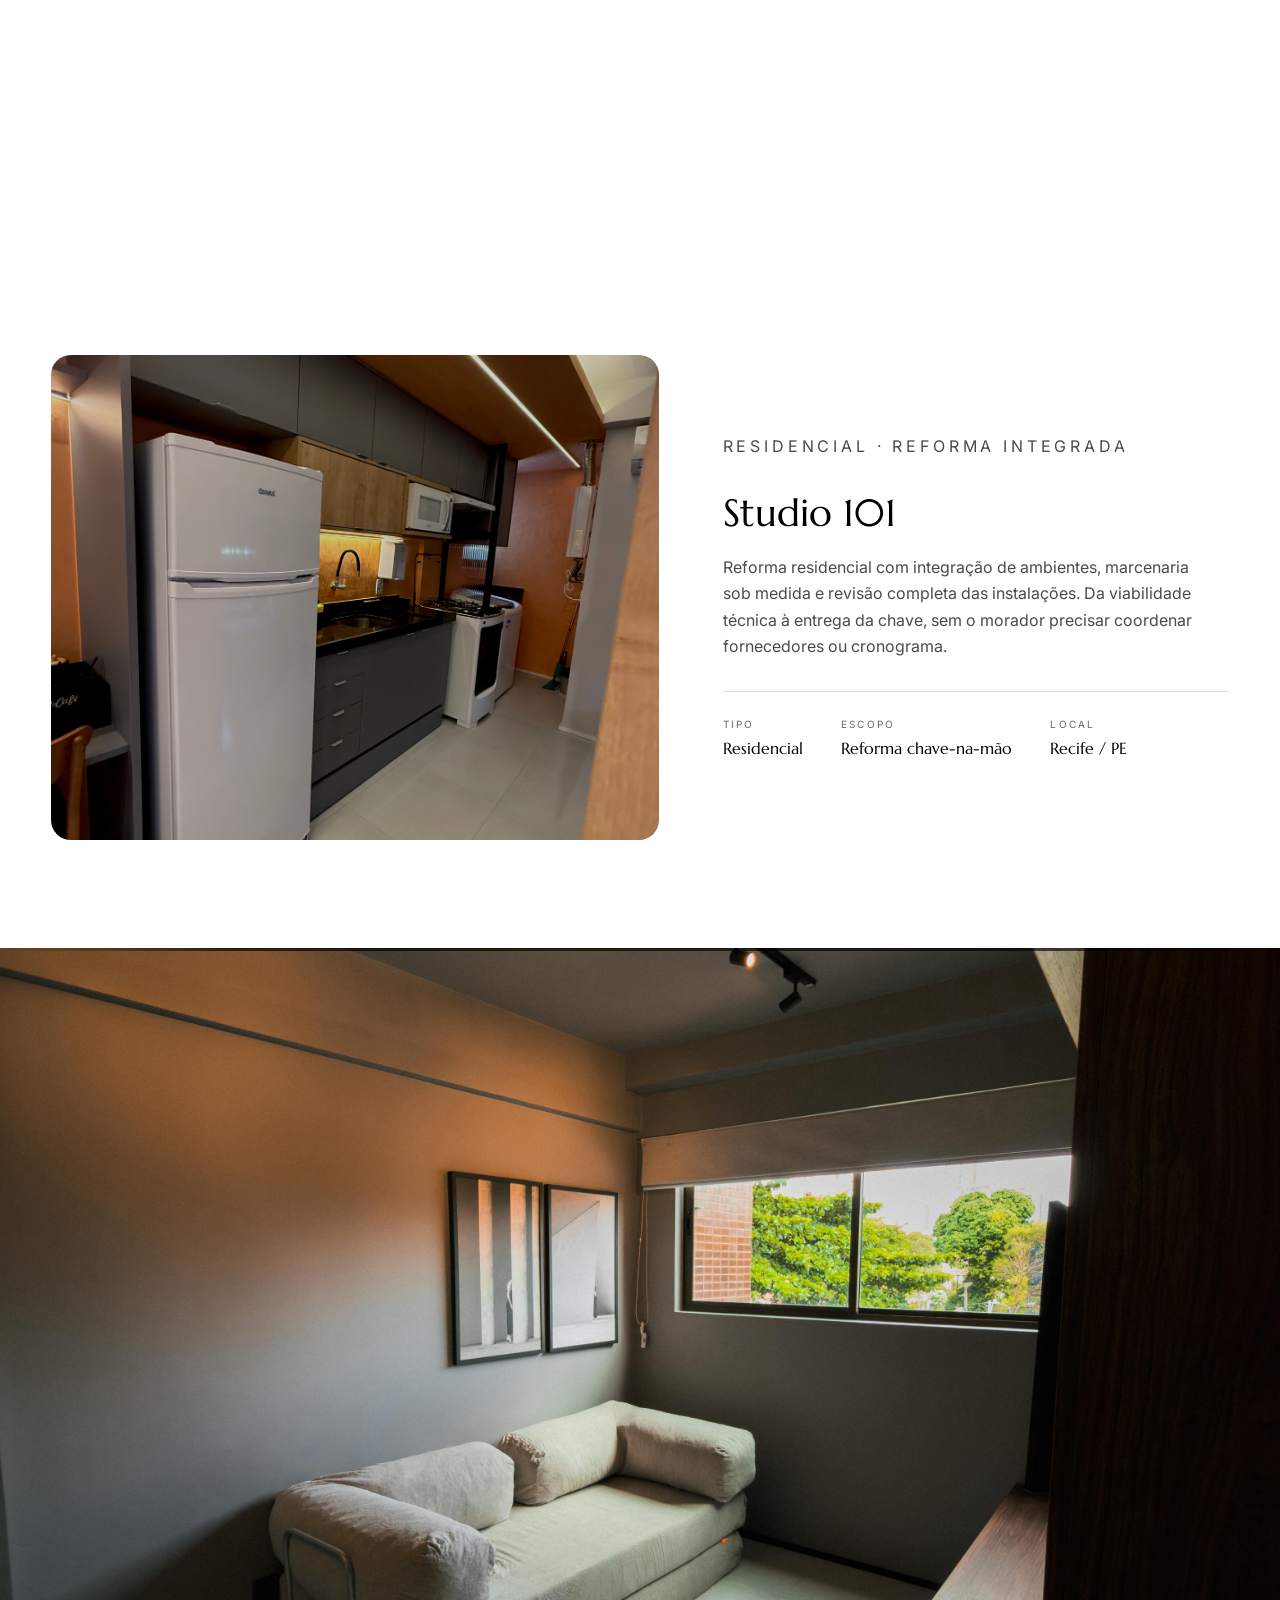
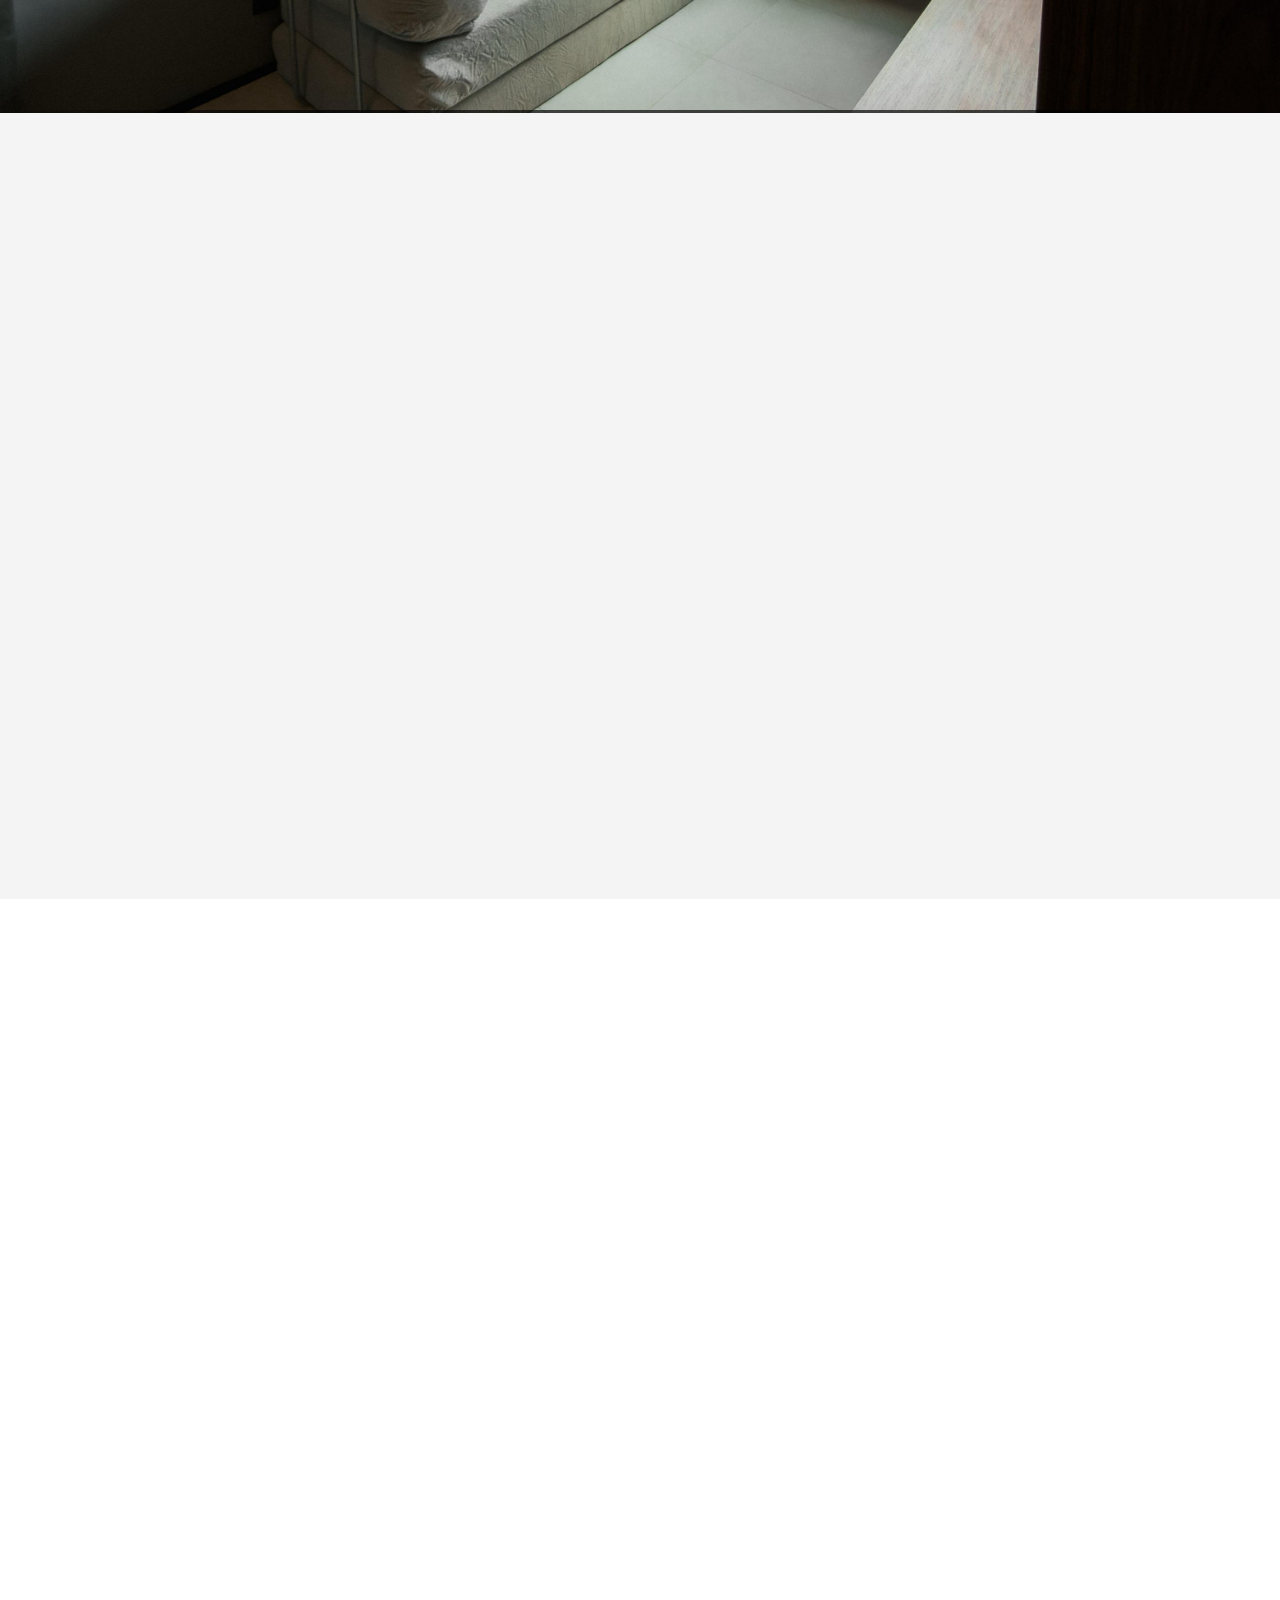
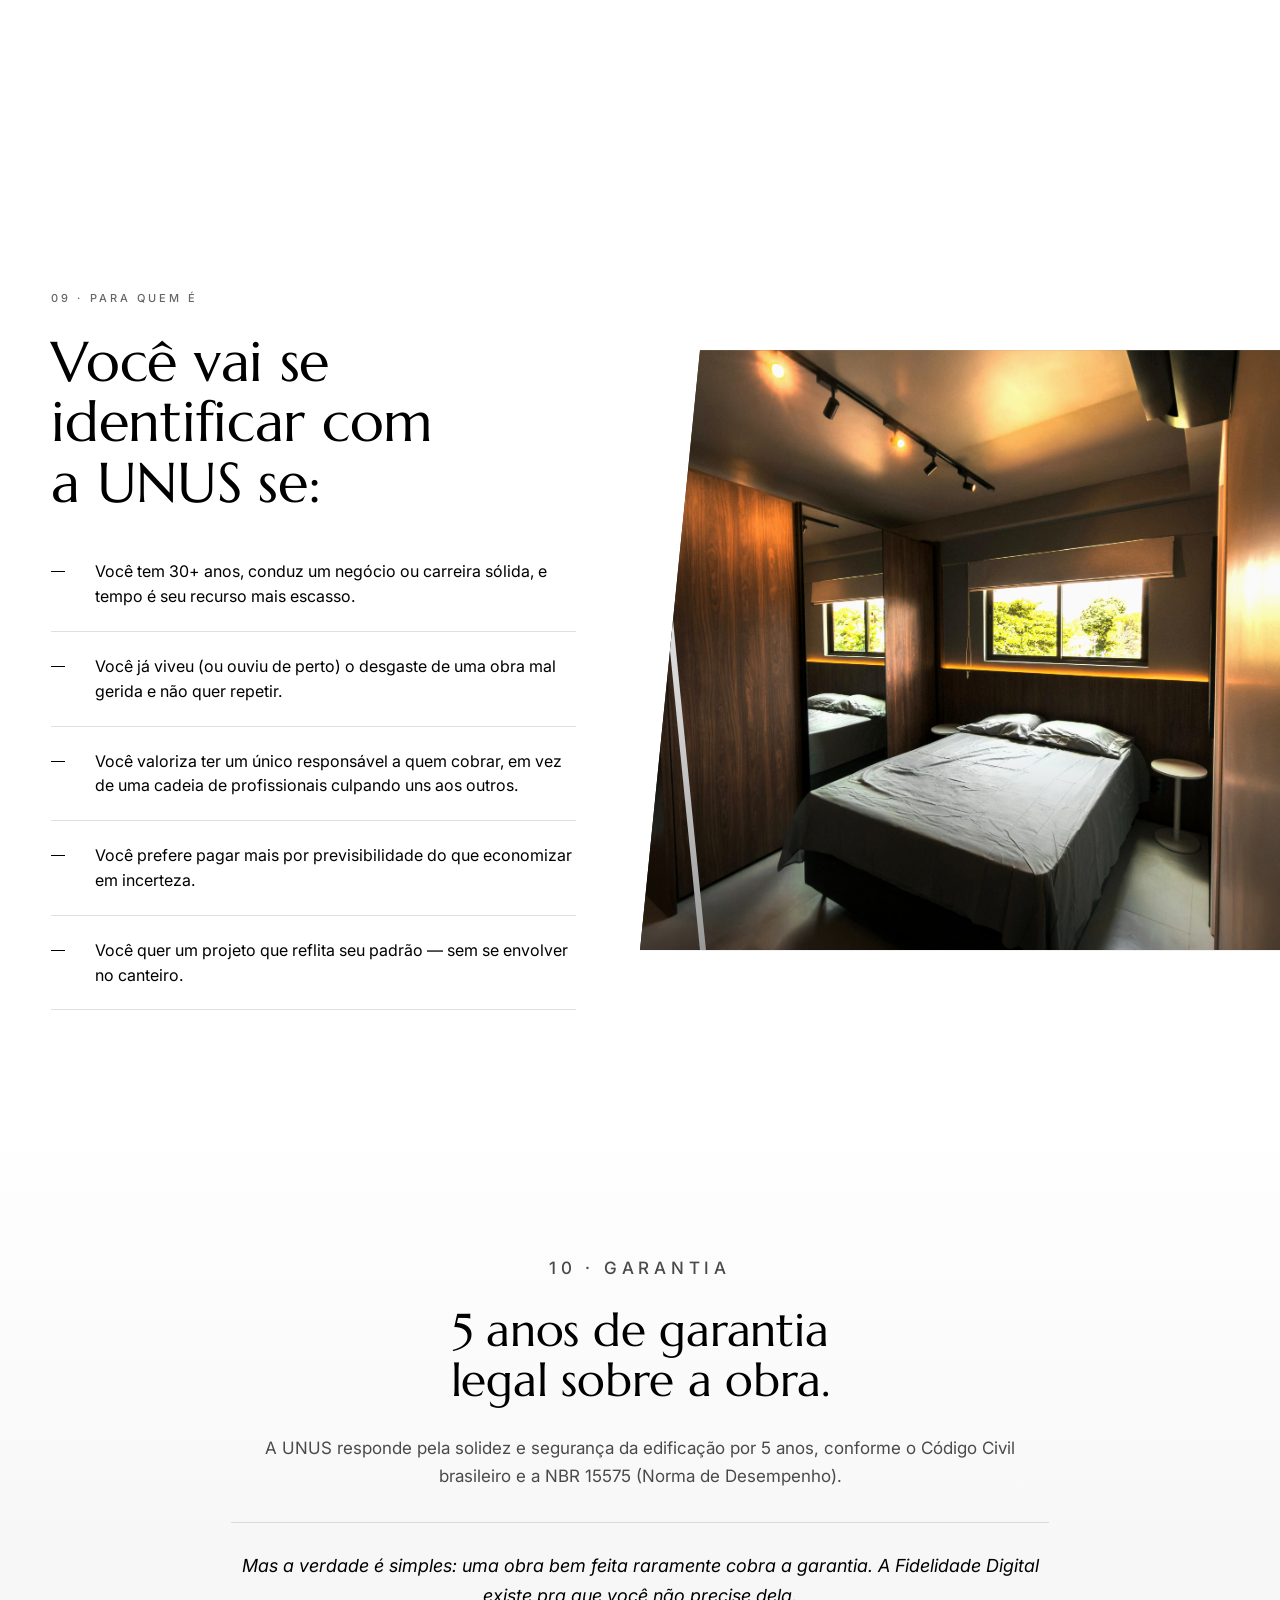
==== commit 451829d1: "round 3: update hero H1 + title/og:title to approved headline (project to key, one signature)" ====
--- a/index.html
+++ b/index.html
@@ -3,9 +3,9 @@
 <head>
 <meta charset="UTF-8">
 <meta name="viewport" content="width=device-width, initial-scale=1.0">
-<title>UNUS Arquitetura Integrada — Do briefing à chave entregue</title>
+<title>UNUS Arquitetura Integrada — Do projeto à chave na mão, sob uma só assinatura</title>
 <meta name="description" content="UNUS Arquitetura Integrada: projeto, gestão de obra e curadoria de materiais sob uma única responsabilidade. Chave-na-mão em Recife/PE.">
-<meta property="og:title" content="UNUS Arquitetura Integrada — Do briefing à chave entregue">
+<meta property="og:title" content="UNUS Arquitetura Integrada — Do projeto à chave na mão, sob uma só assinatura">
 <meta property="og:description" content="Arquitetura integrada chave-na-mão em Recife/PE. Uma responsabilidade. Uma assinatura. Um interlocutor.">
 <meta property="og:type" content="website">
 
@@ -60,7 +60,7 @@
       <div class="hero__content">
         <p class="eyebrow eyebrow--light"><span class="eyebrow__dot eyebrow__dot--light"></span> UNUS Arquitetura &nbsp;·&nbsp; Recife / PE</p>
         <h1 class="display display--hero">
-          Sua obra, do briefing à chave entregue — sem você gerenciar um pedreiro sequer.
+          Do projeto à chave na mão, sob uma só assinatura.
         </h1>
         <p class="lede lede--light">
           Arquitetura, gestão de obra e curadoria de materiais sob uma única responsabilidade. Você decide. A gente entrega.
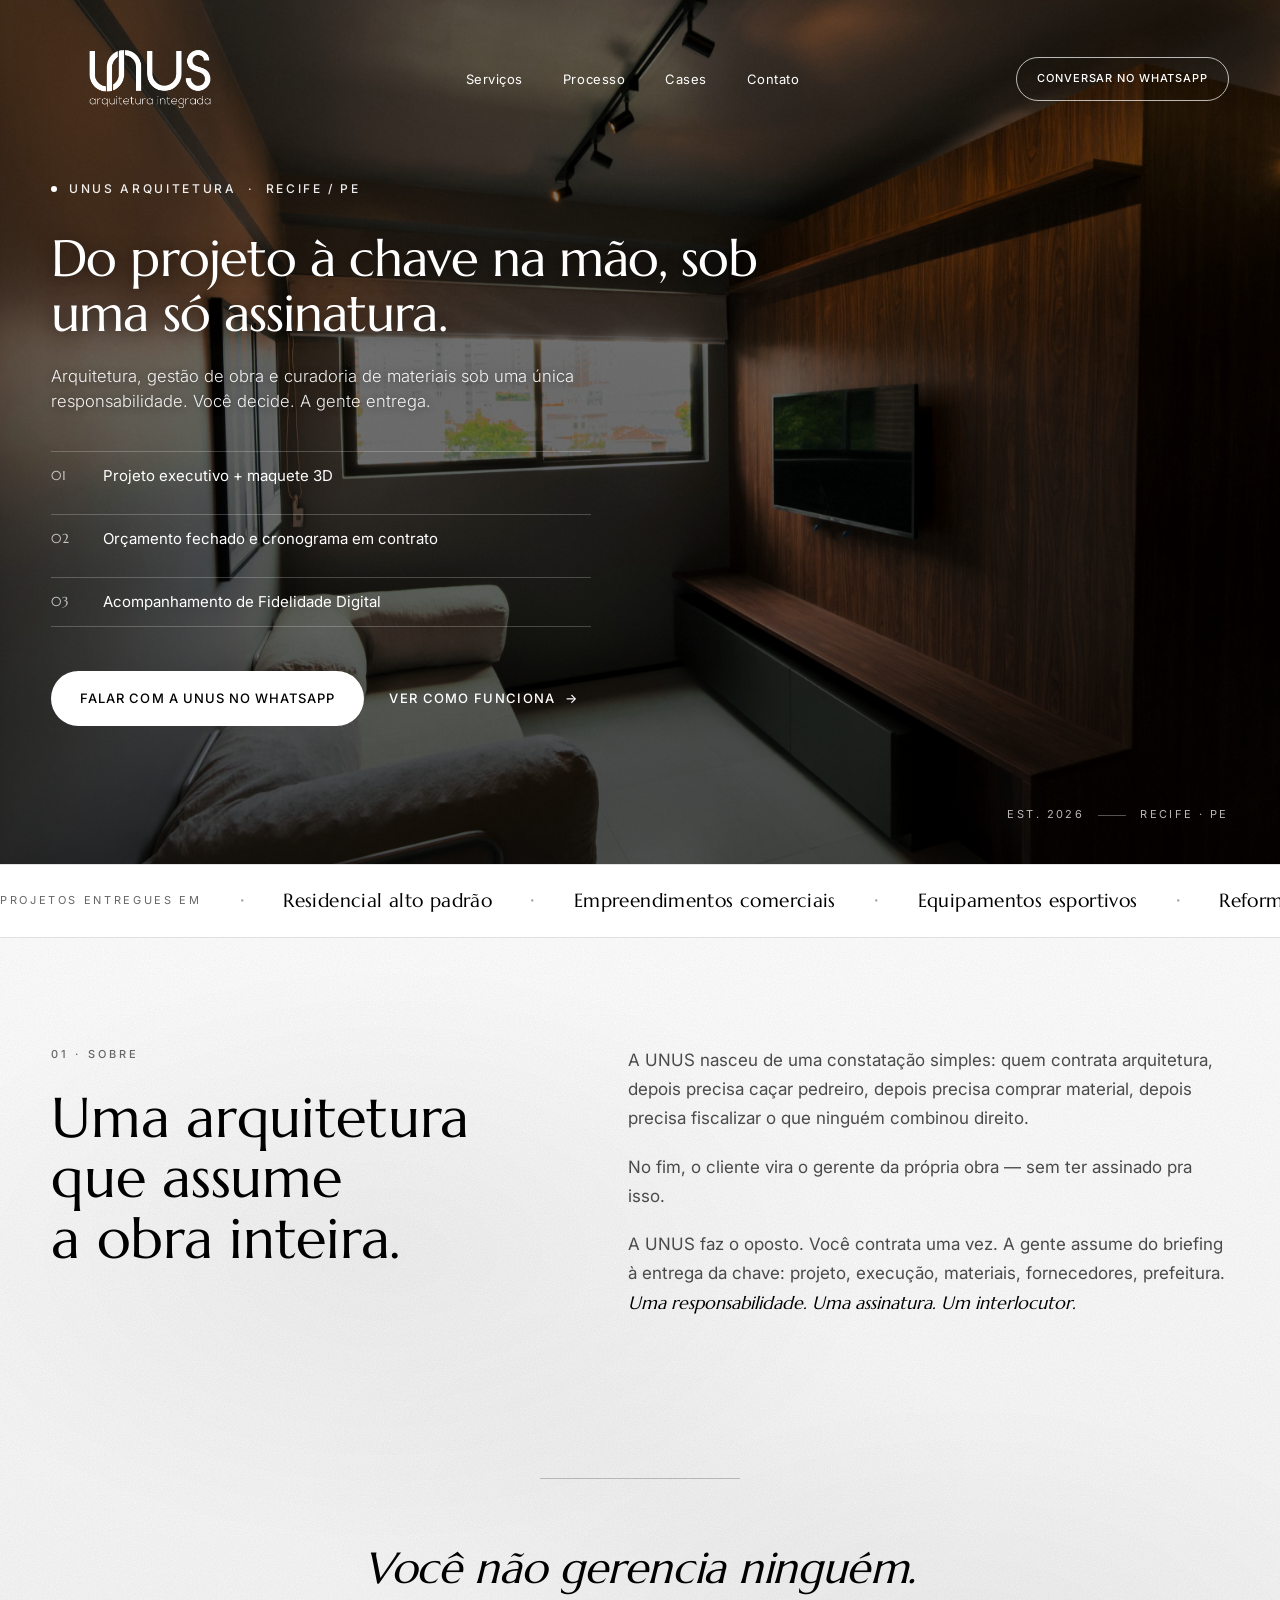
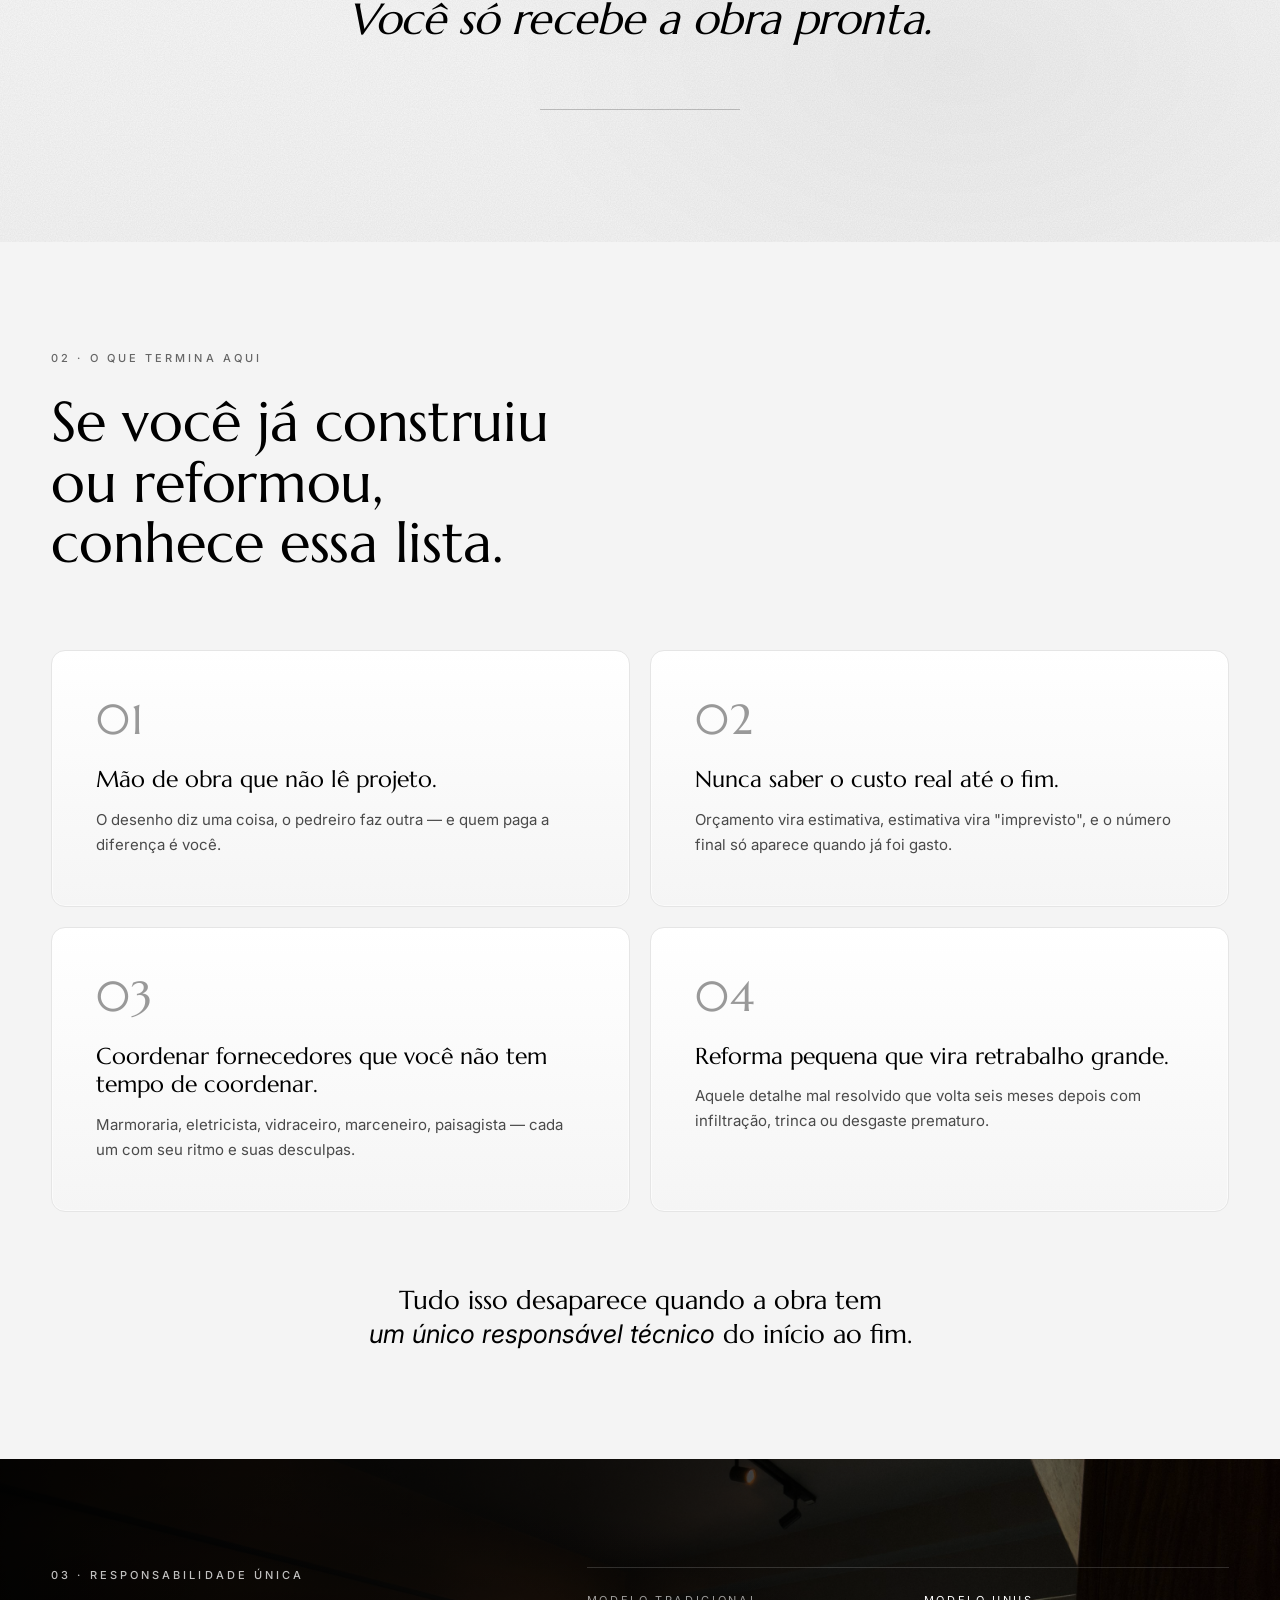
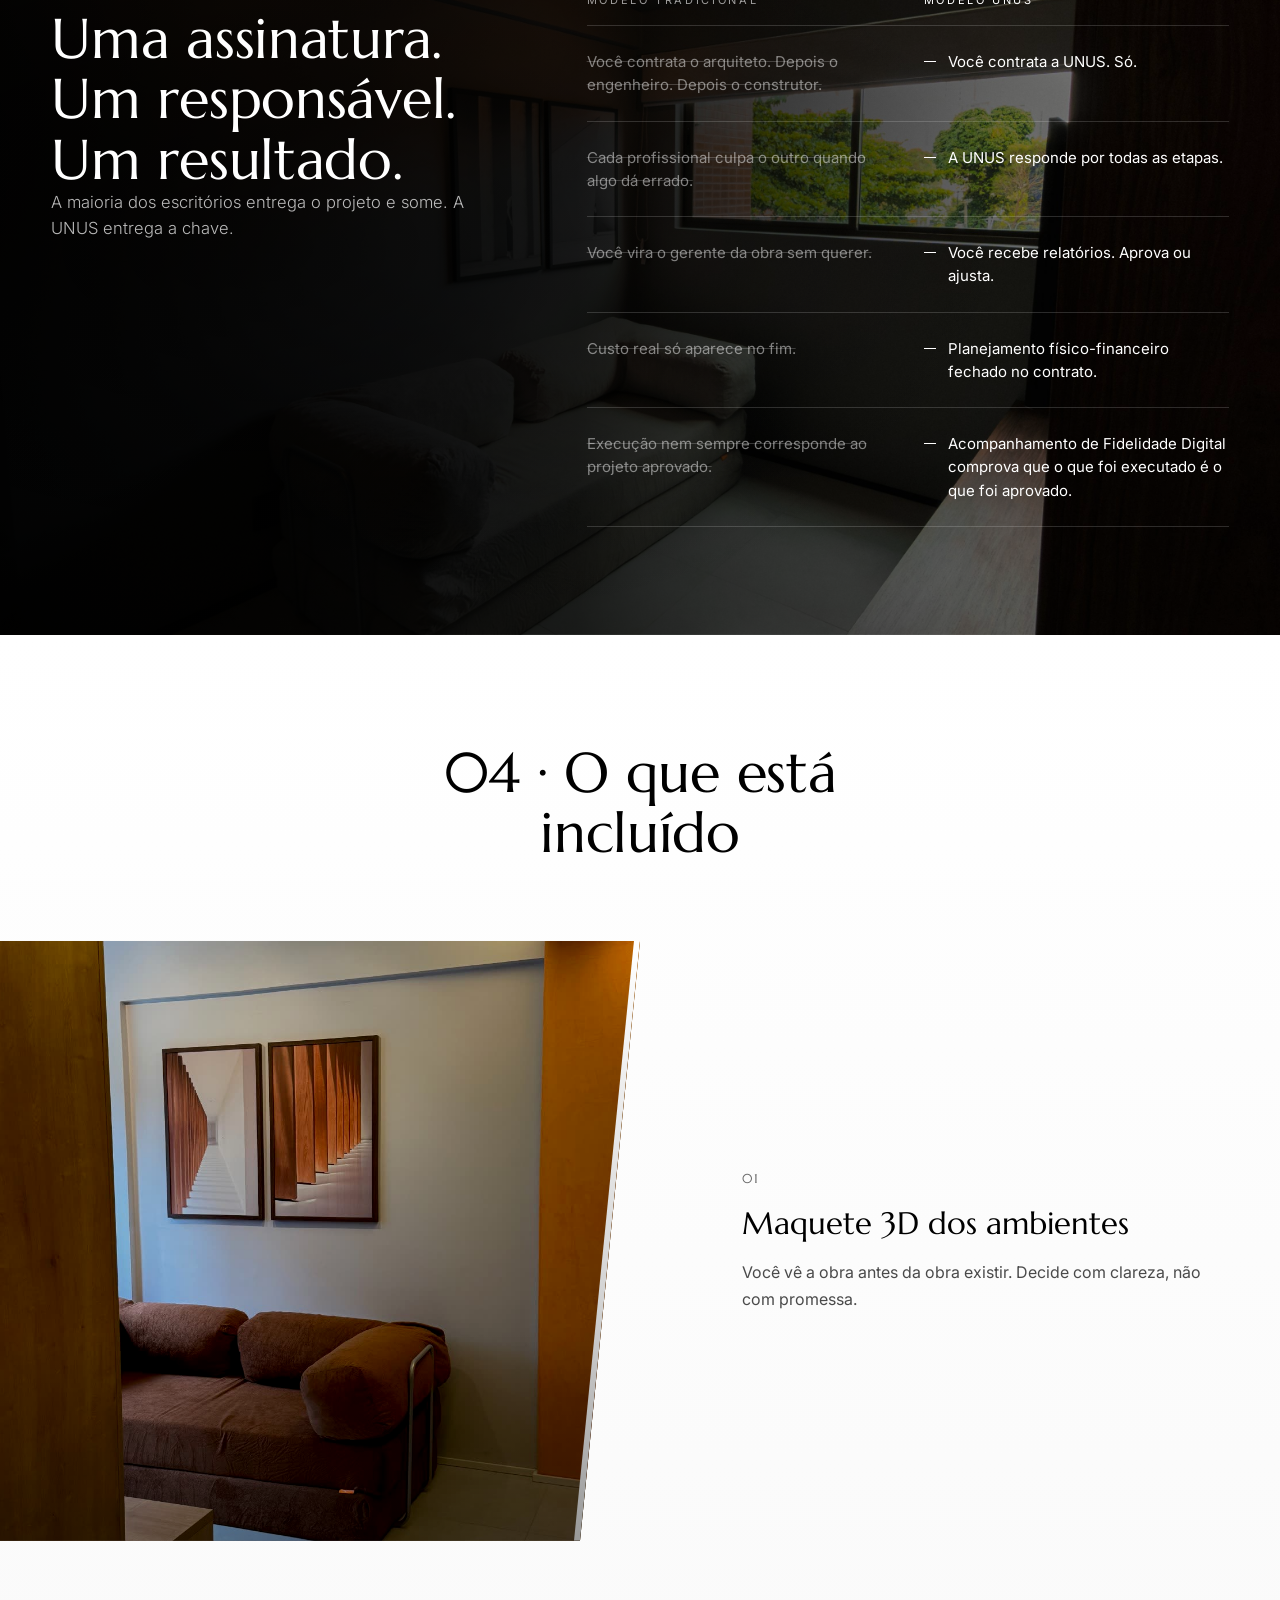
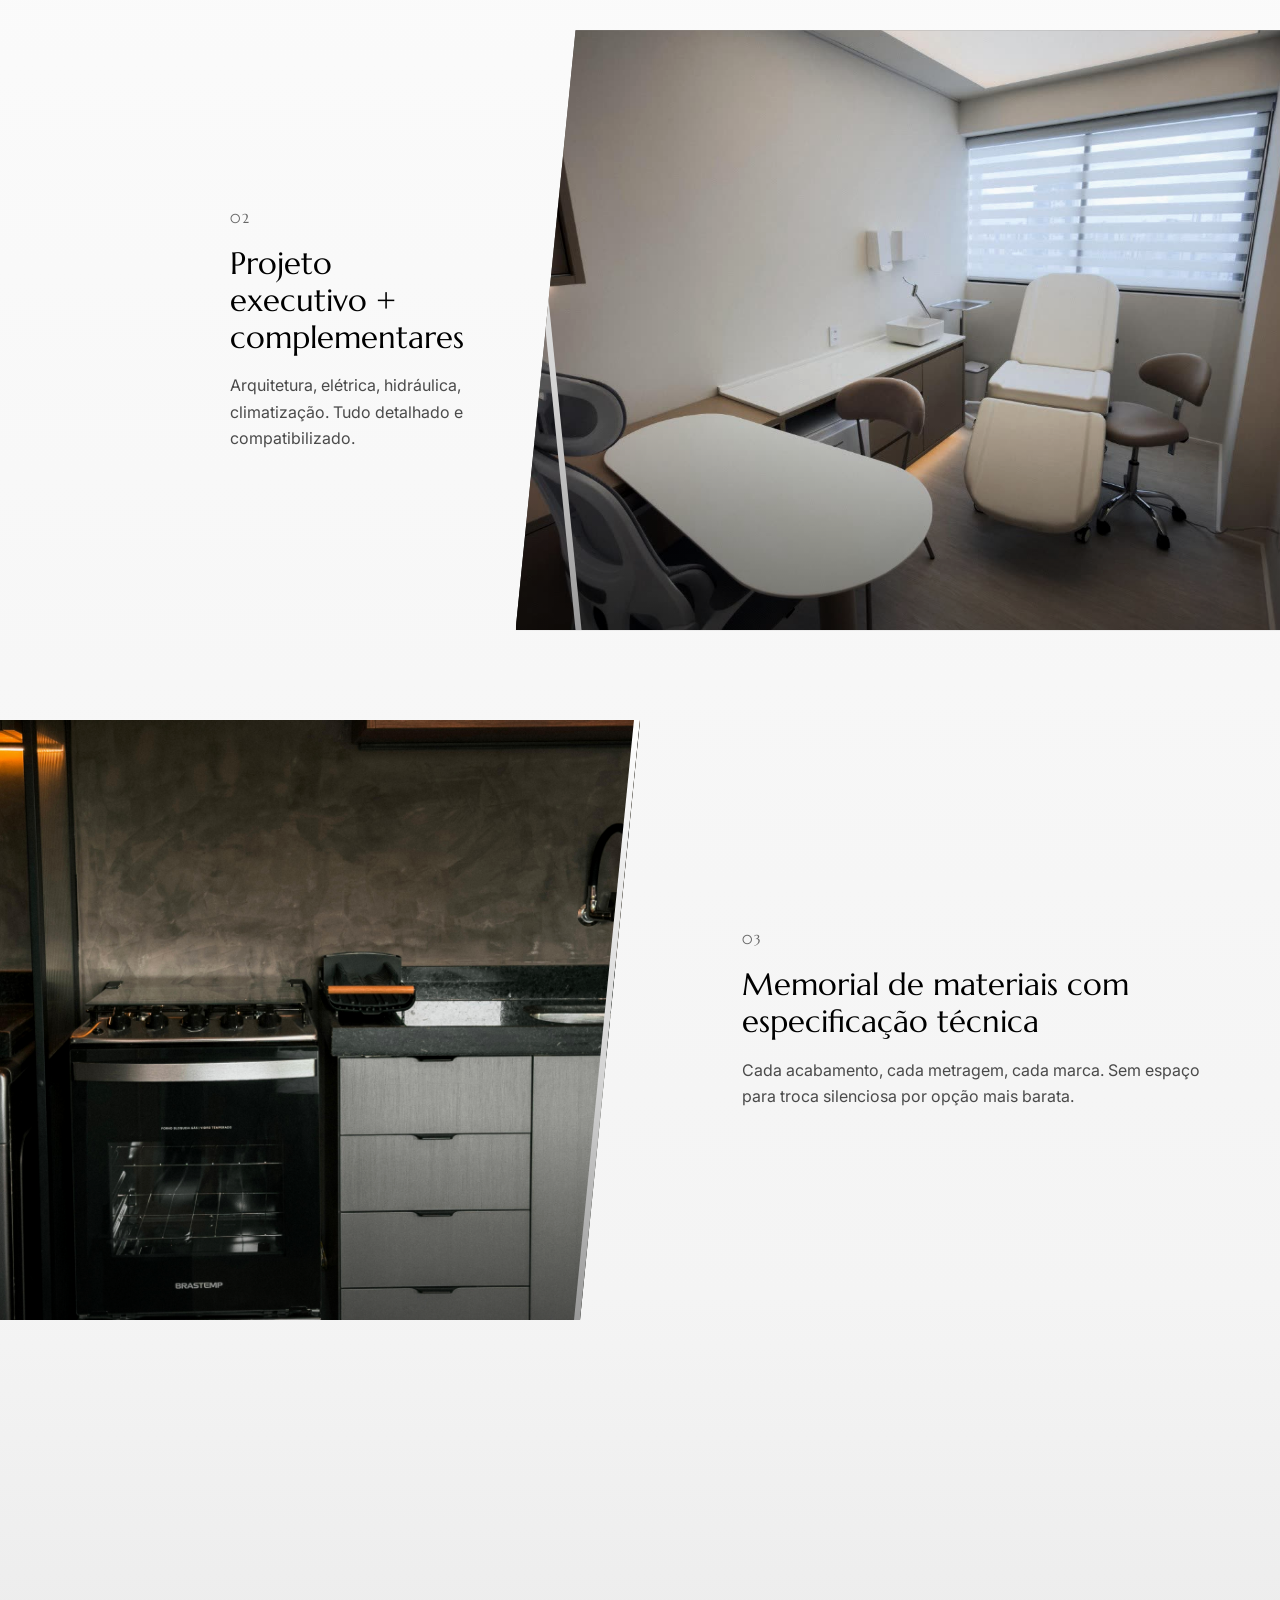
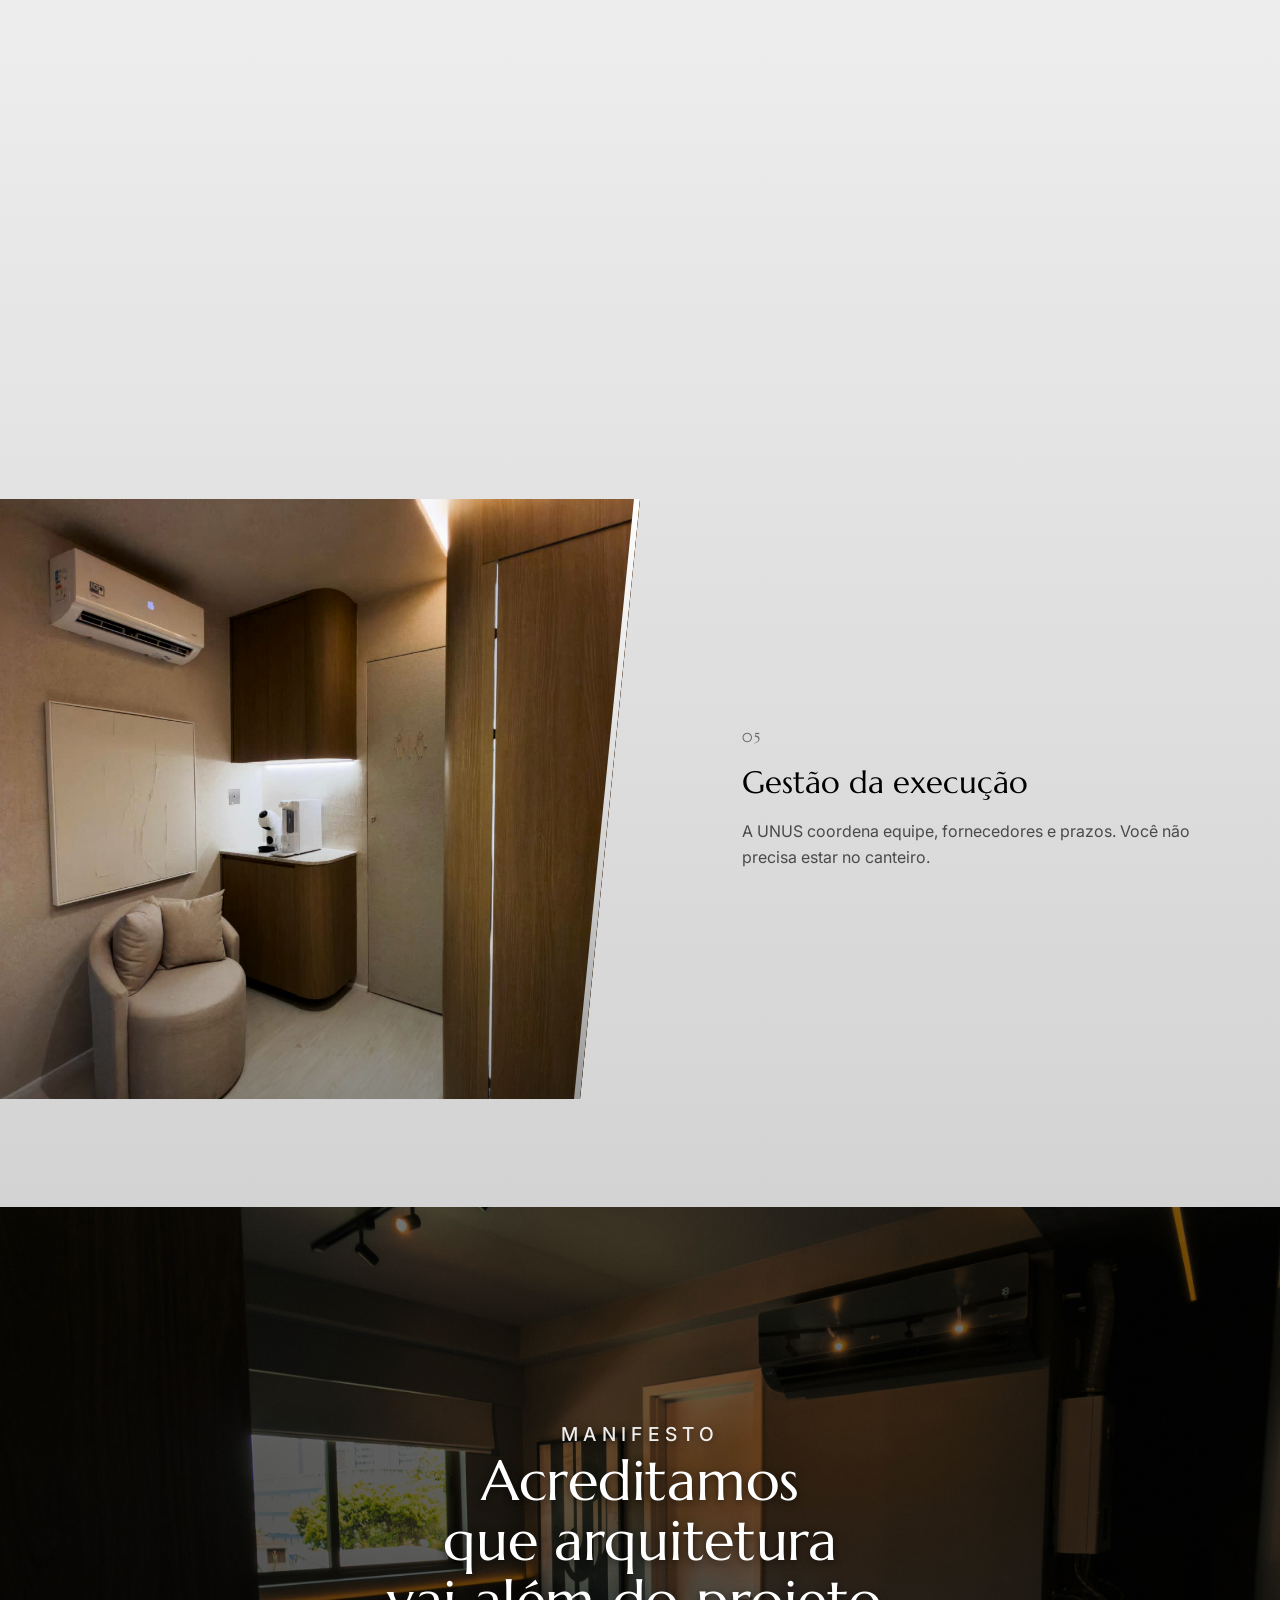
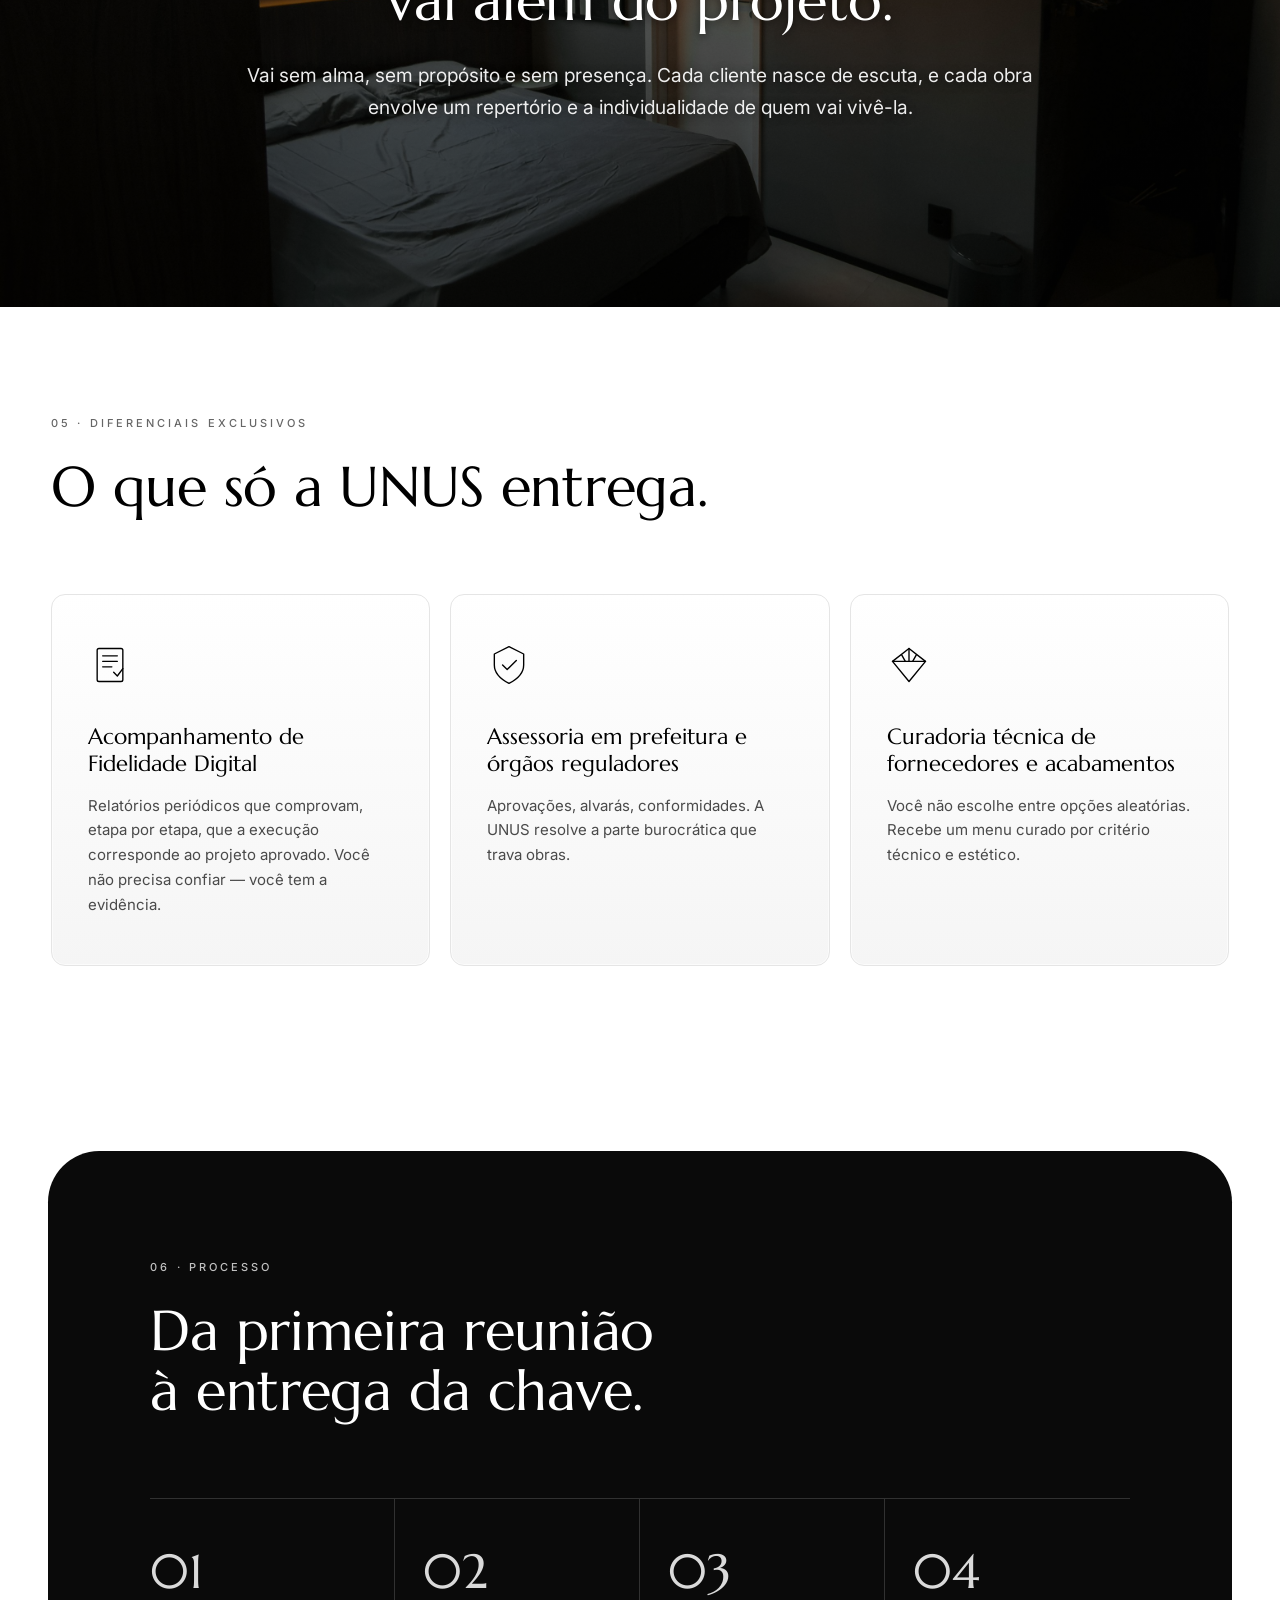
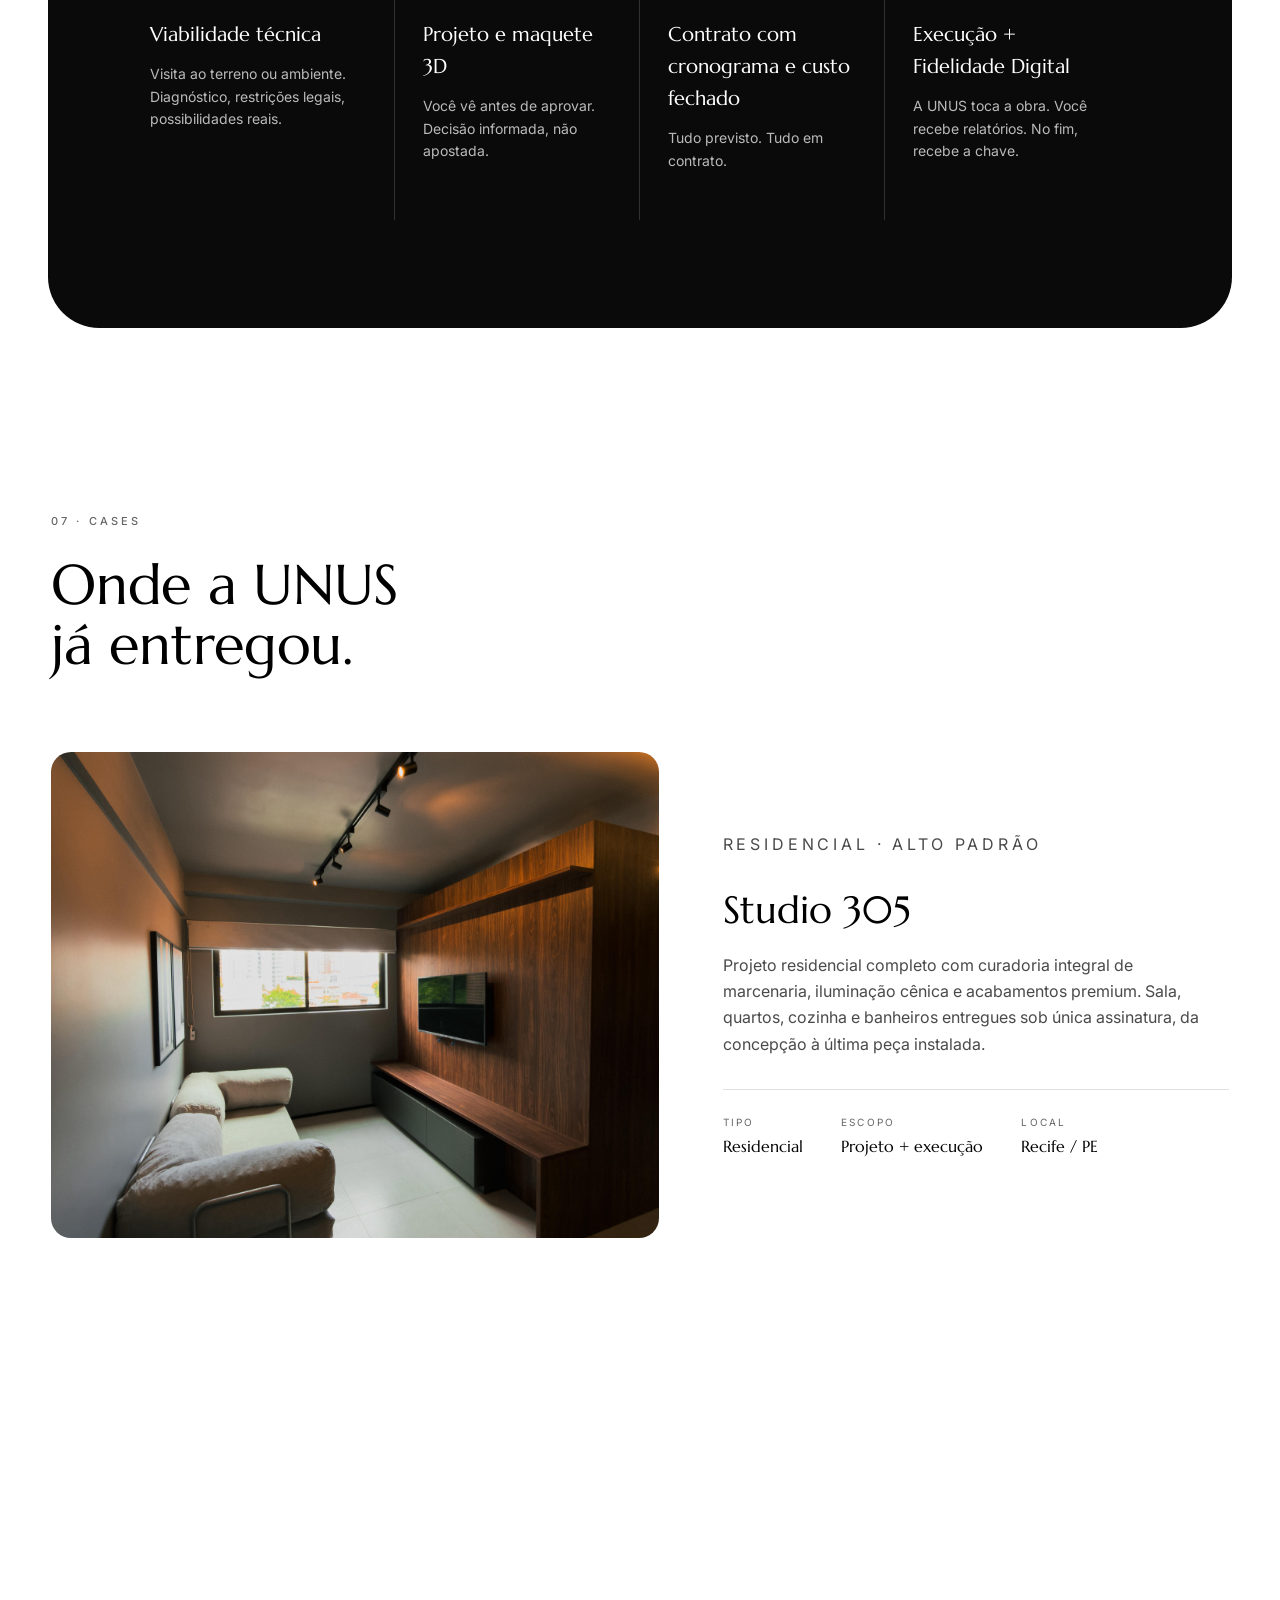
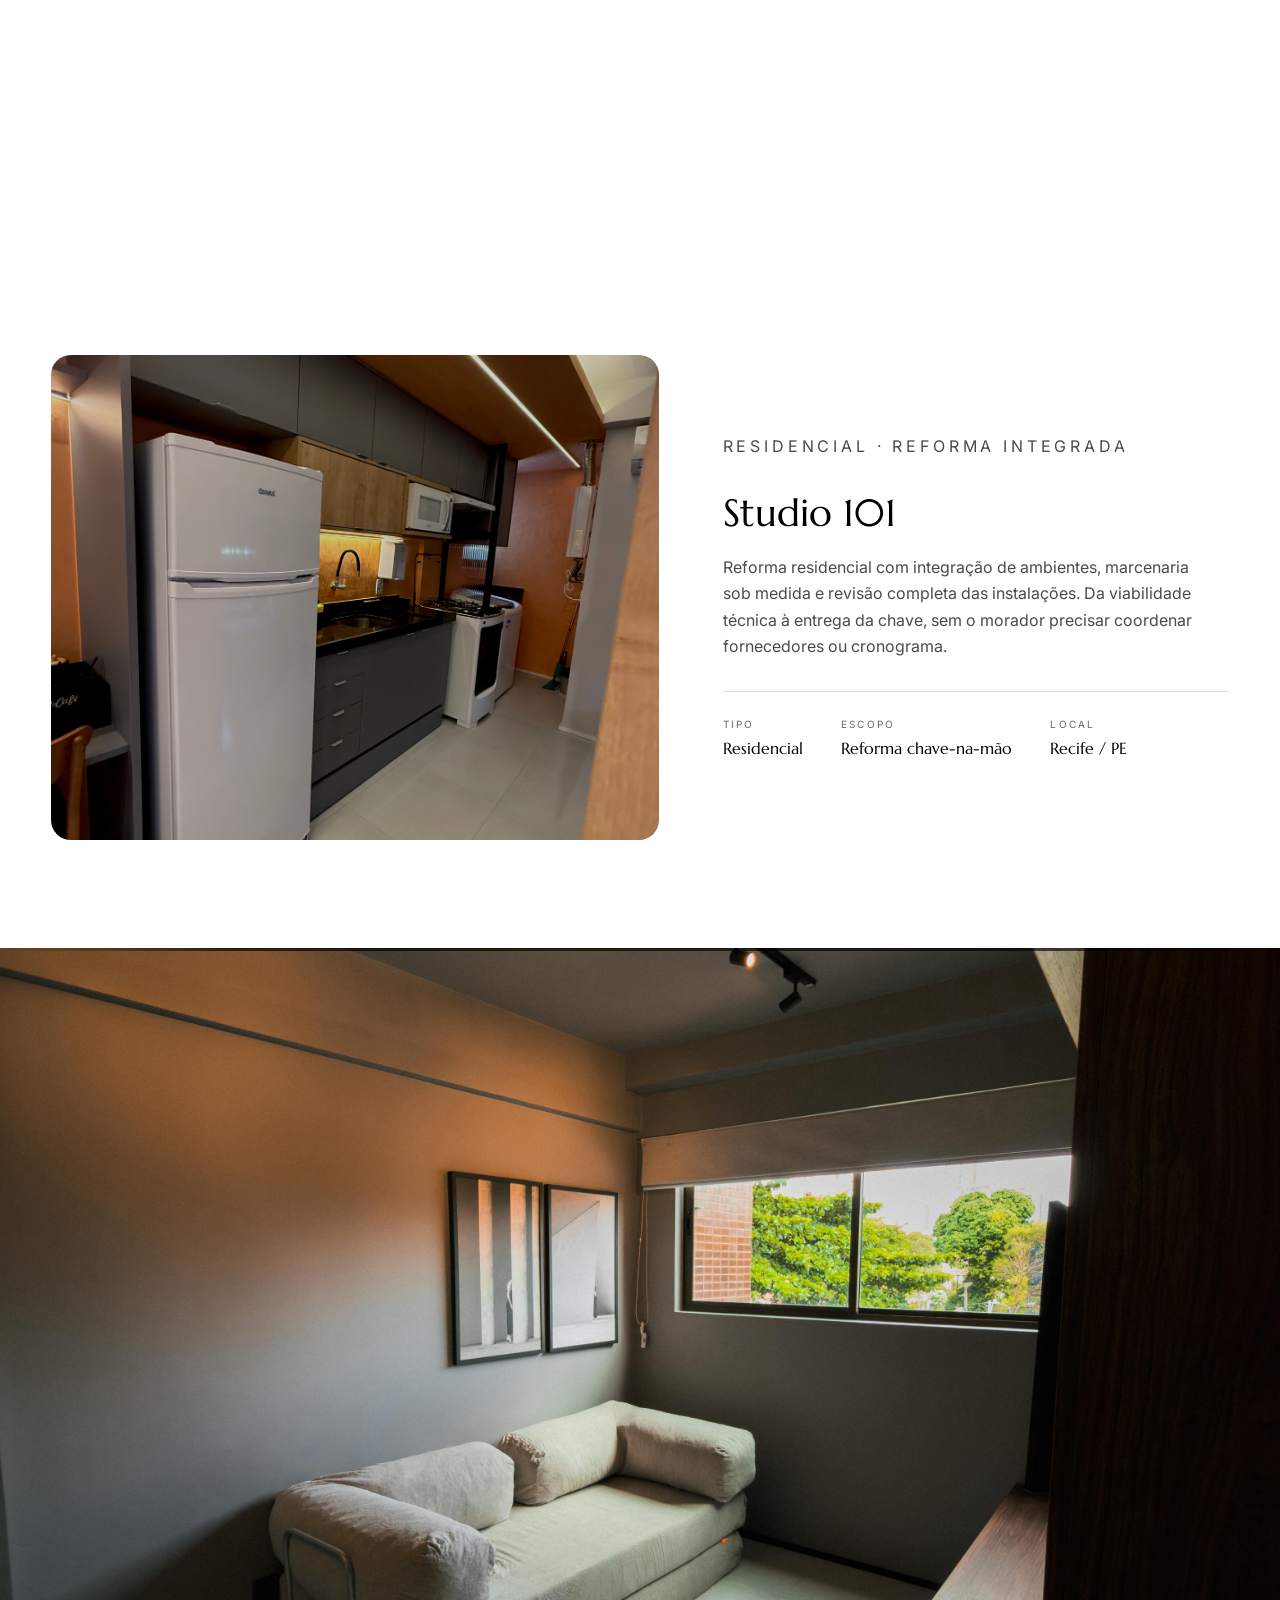
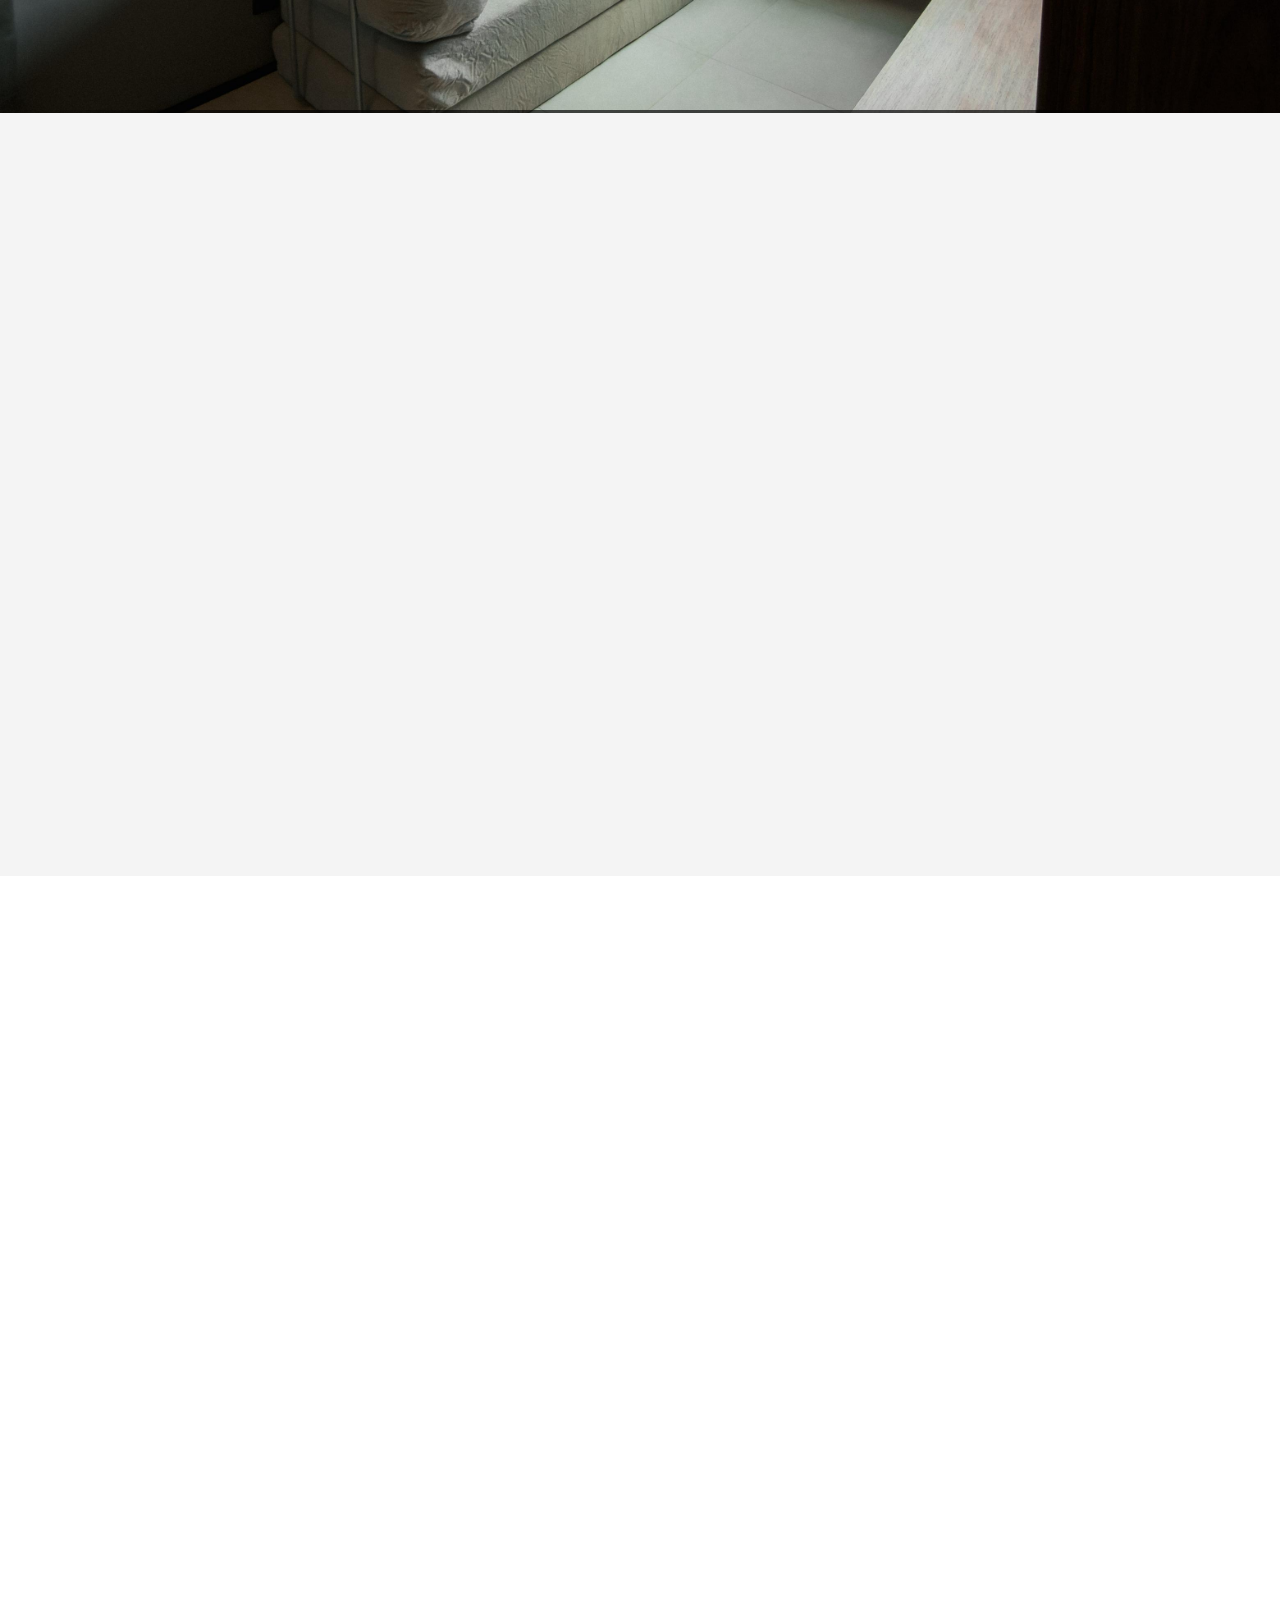
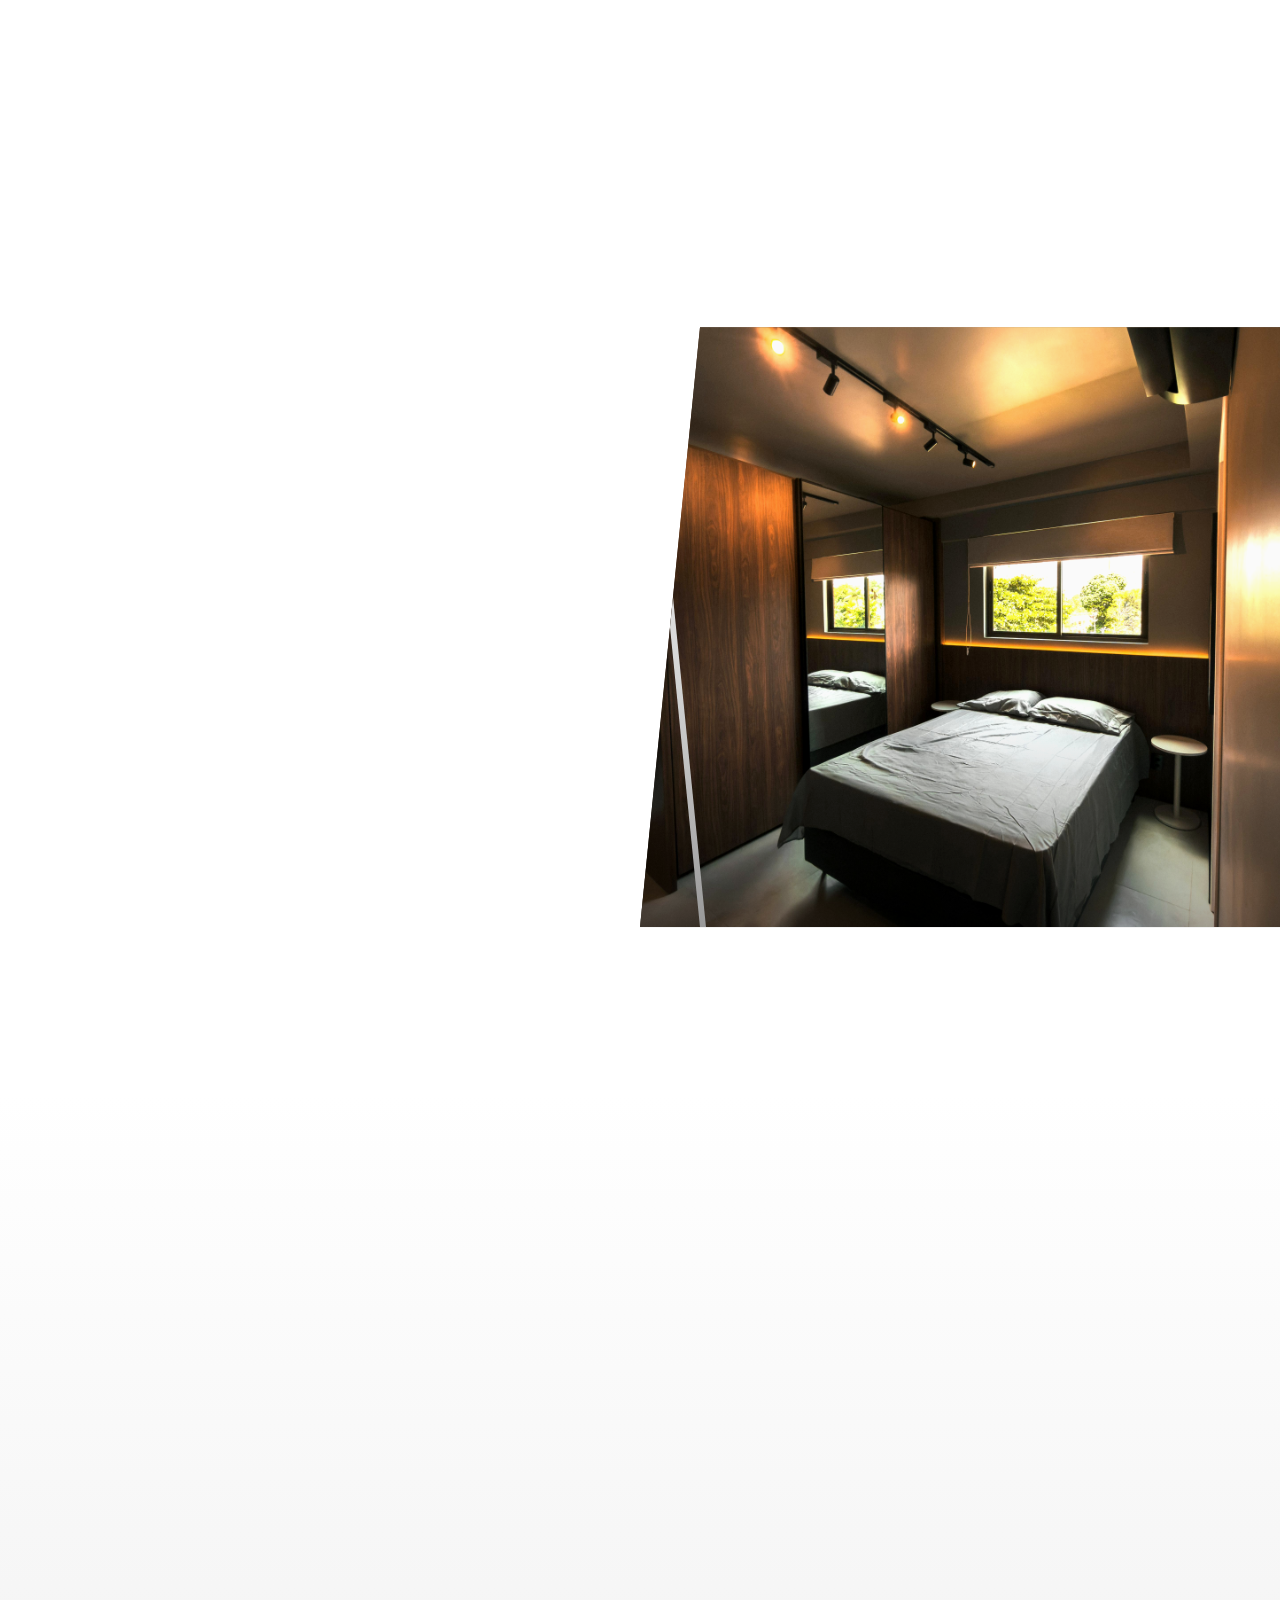
==== commit 23b349bf: "round 3: remove placeholder client name in testimonials, promote profession/context to primary autho" ====
--- a/index.html
+++ b/index.html
@@ -482,22 +482,19 @@
         <figure class="depo">
           <blockquote>"A UNUS assumiu a obra do início ao fim. Em nenhum momento precisei correr atrás de fornecedor ou orçamento — tudo previsto, tudo entregue."</blockquote>
           <figcaption>
-            <strong>[A CONFIRMAR — nome do cliente]</strong>
-            <span>Empresário · Recife / PE</span>
+            <strong>Empresário · Recife / PE</strong>
           </figcaption>
         </figure>
         <figure class="depo">
           <blockquote>"O cronograma foi cumprido. O orçamento foi cumprido. E o resultado é exatamente o que vi na maquete 3D. Era isso que eu procurava."</blockquote>
           <figcaption>
-            <strong>[A CONFIRMAR — nome do cliente]</strong>
-            <span>Diretora · Clínica privada</span>
+            <strong>Diretora · Clínica privada</strong>
           </figcaption>
         </figure>
         <figure class="depo">
           <blockquote>"Contratei a UNUS pra não virar gerente de obra. Era exatamente isso que eu queria evitar. E foi exatamente o que recebi."</blockquote>
           <figcaption>
-            <strong>[A CONFIRMAR — nome do cliente]</strong>
-            <span>Investidor · Empreendimento comercial</span>
+            <strong>Investidor · Empreendimento comercial</strong>
           </figcaption>
         </figure>
       </div>
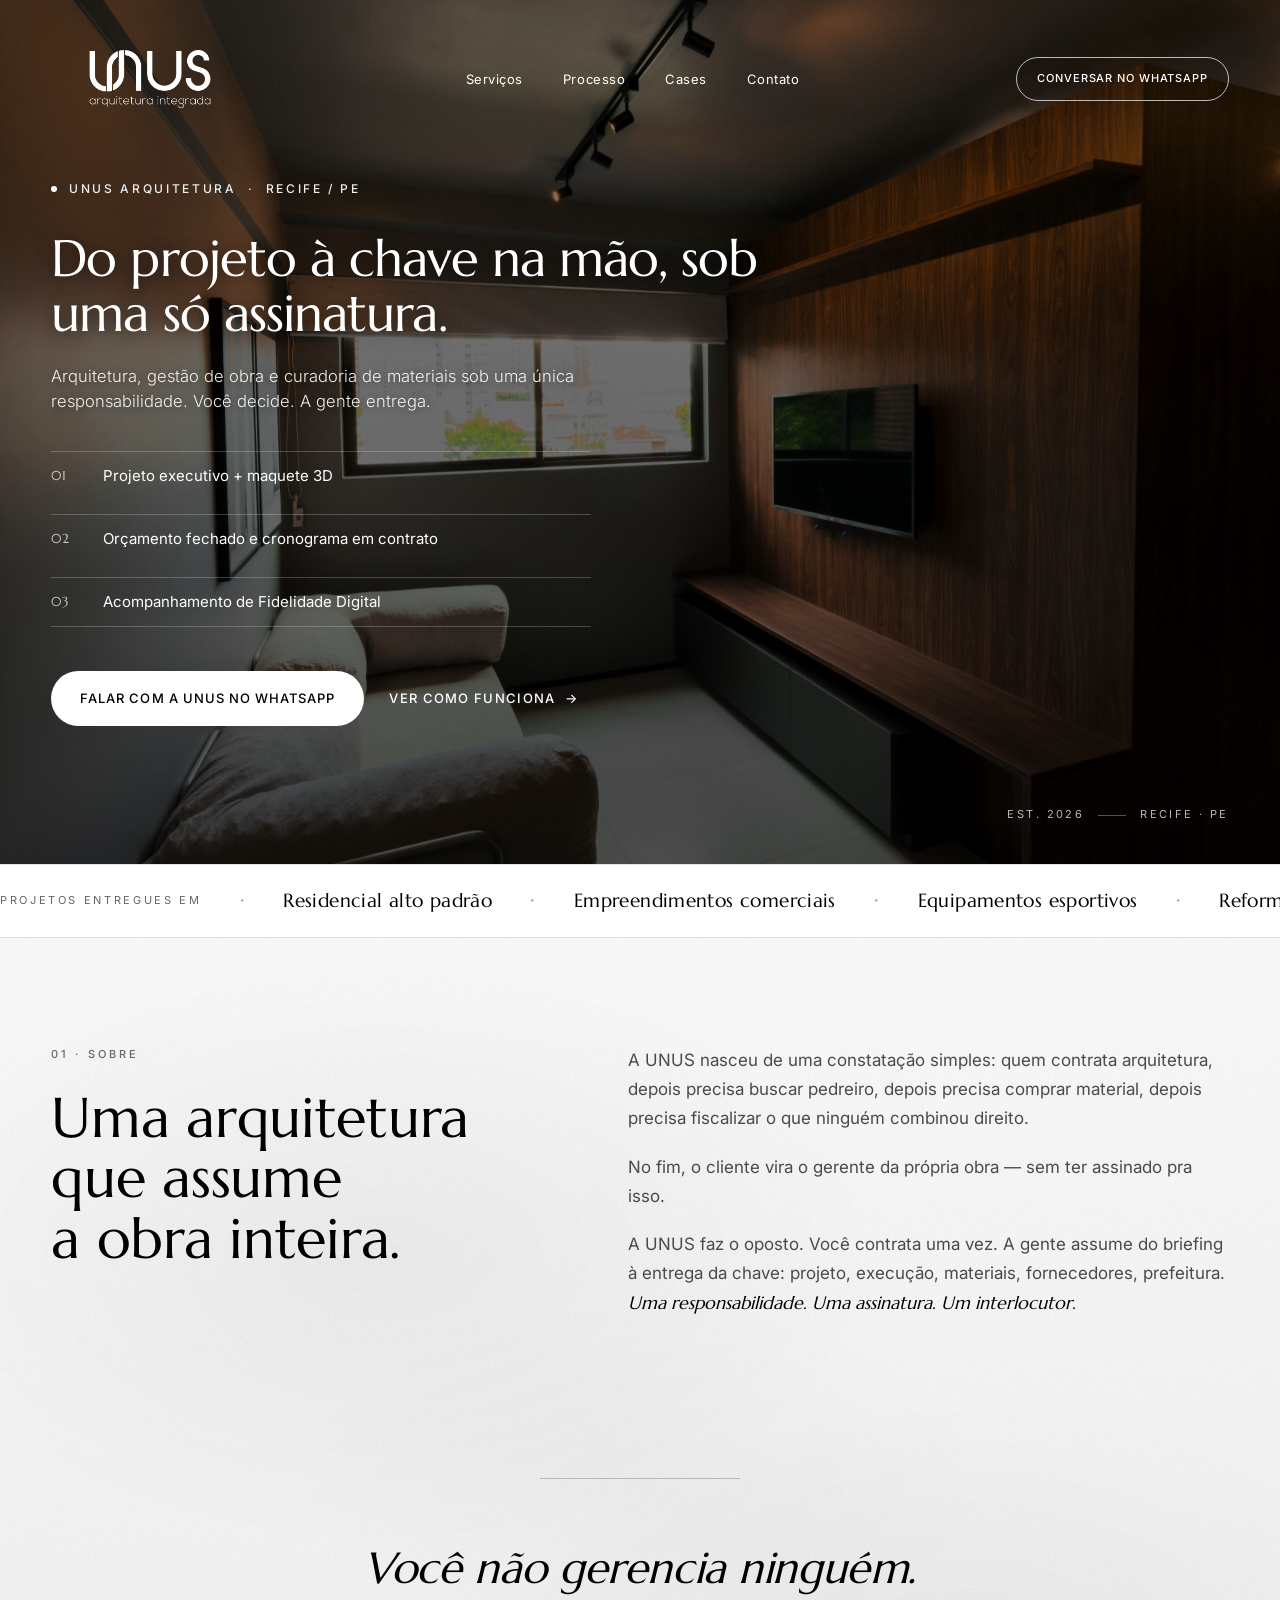
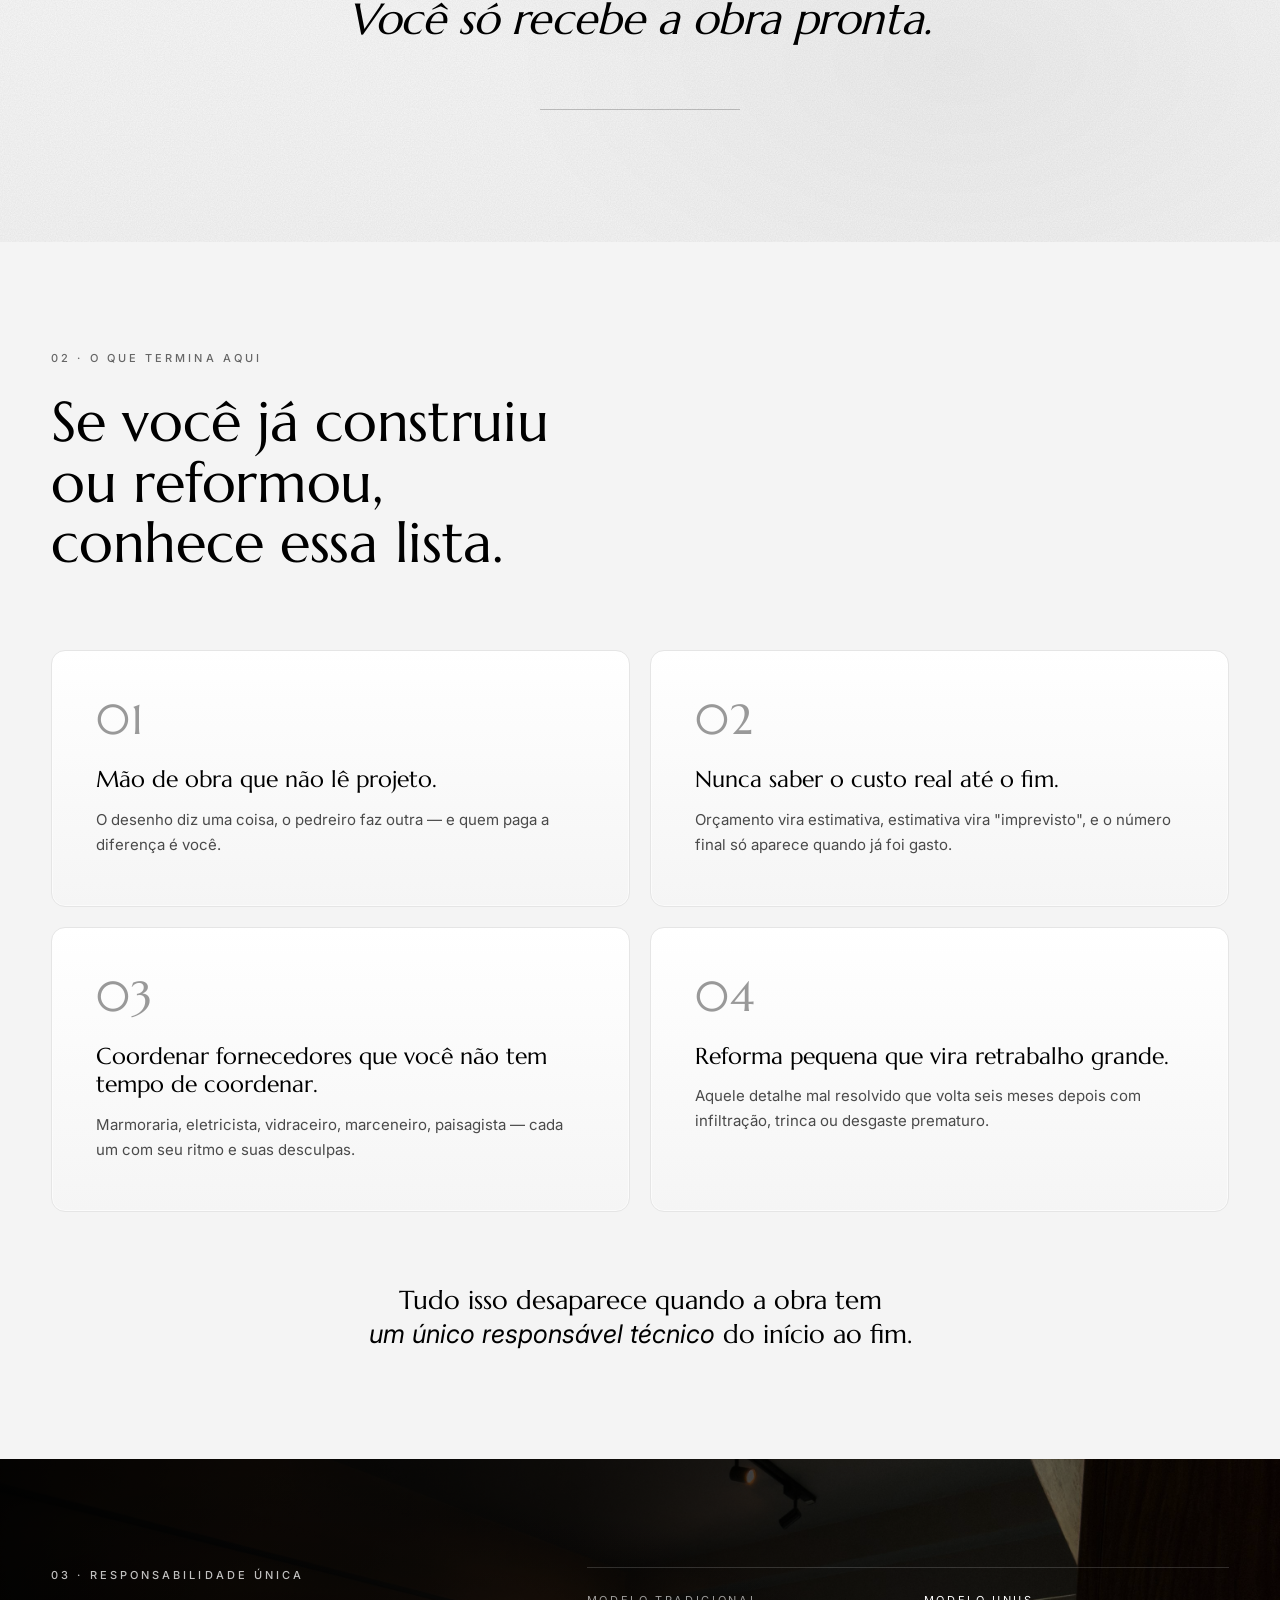
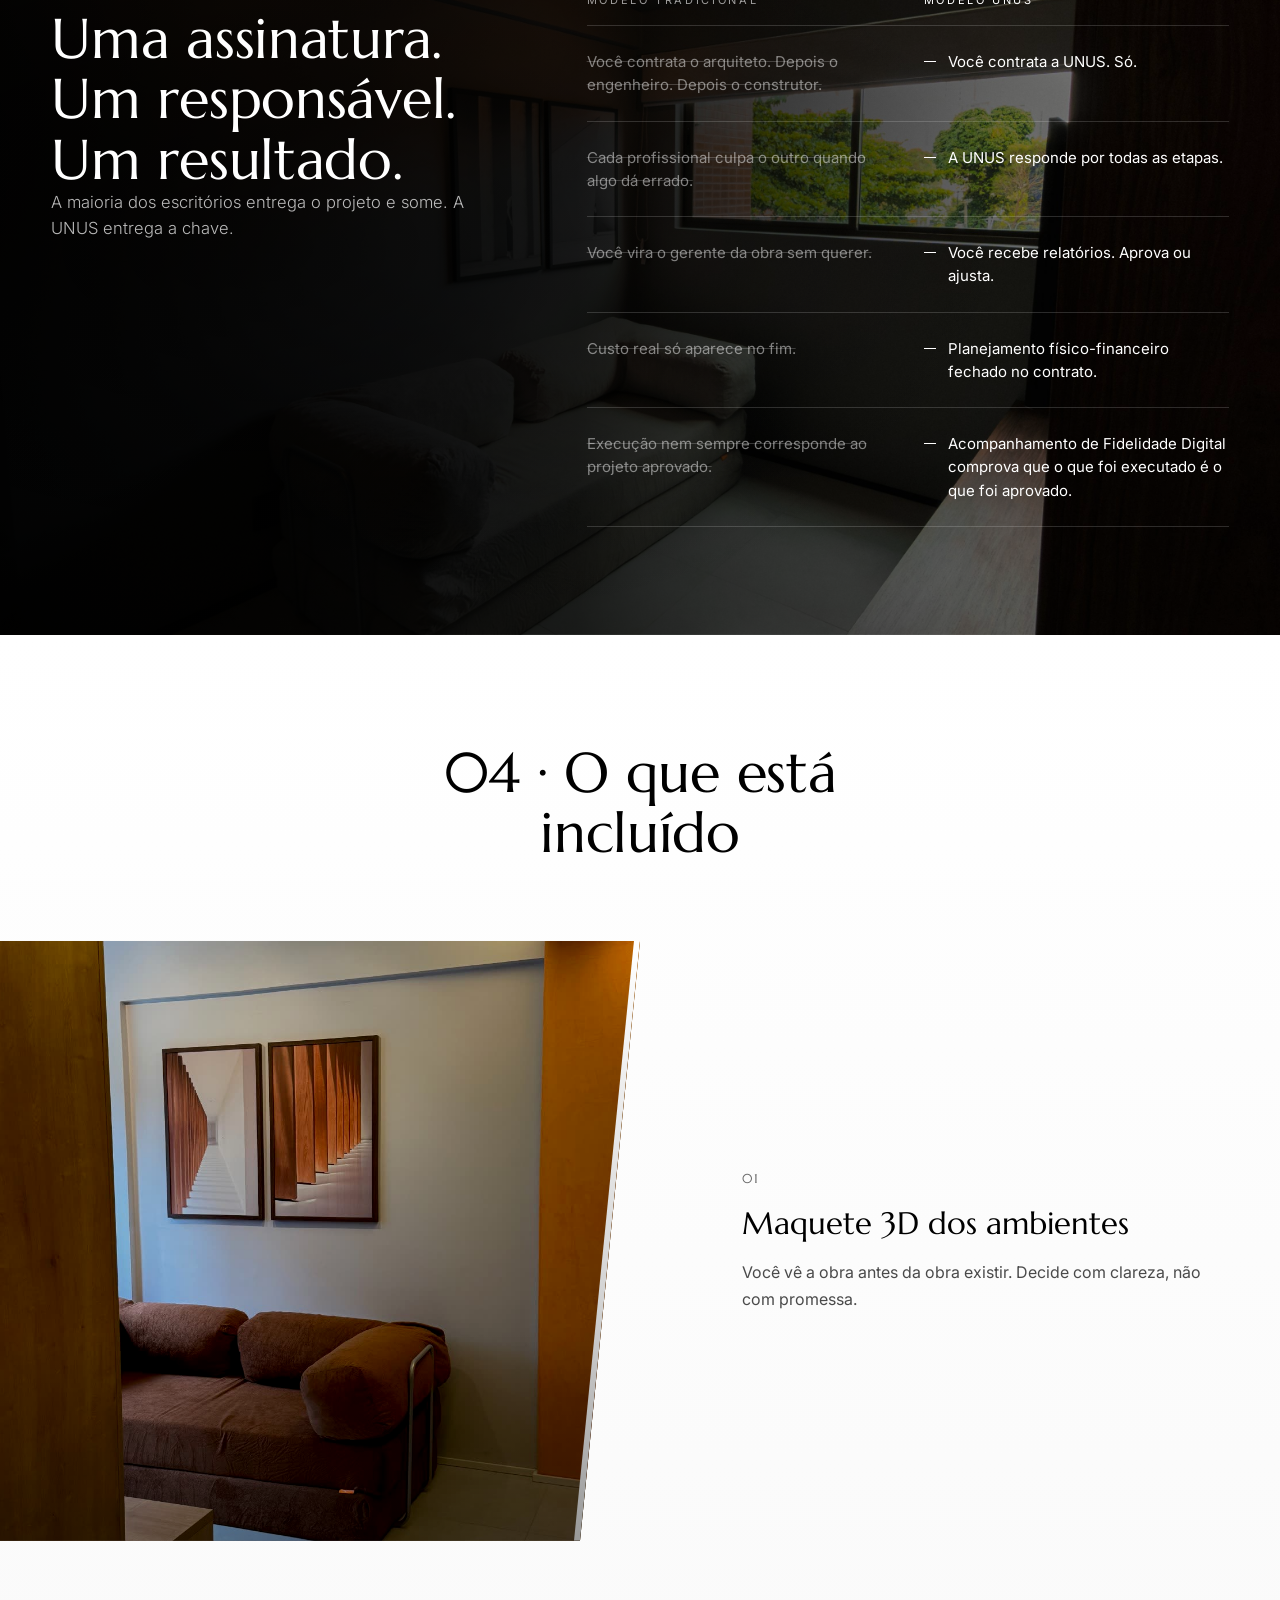
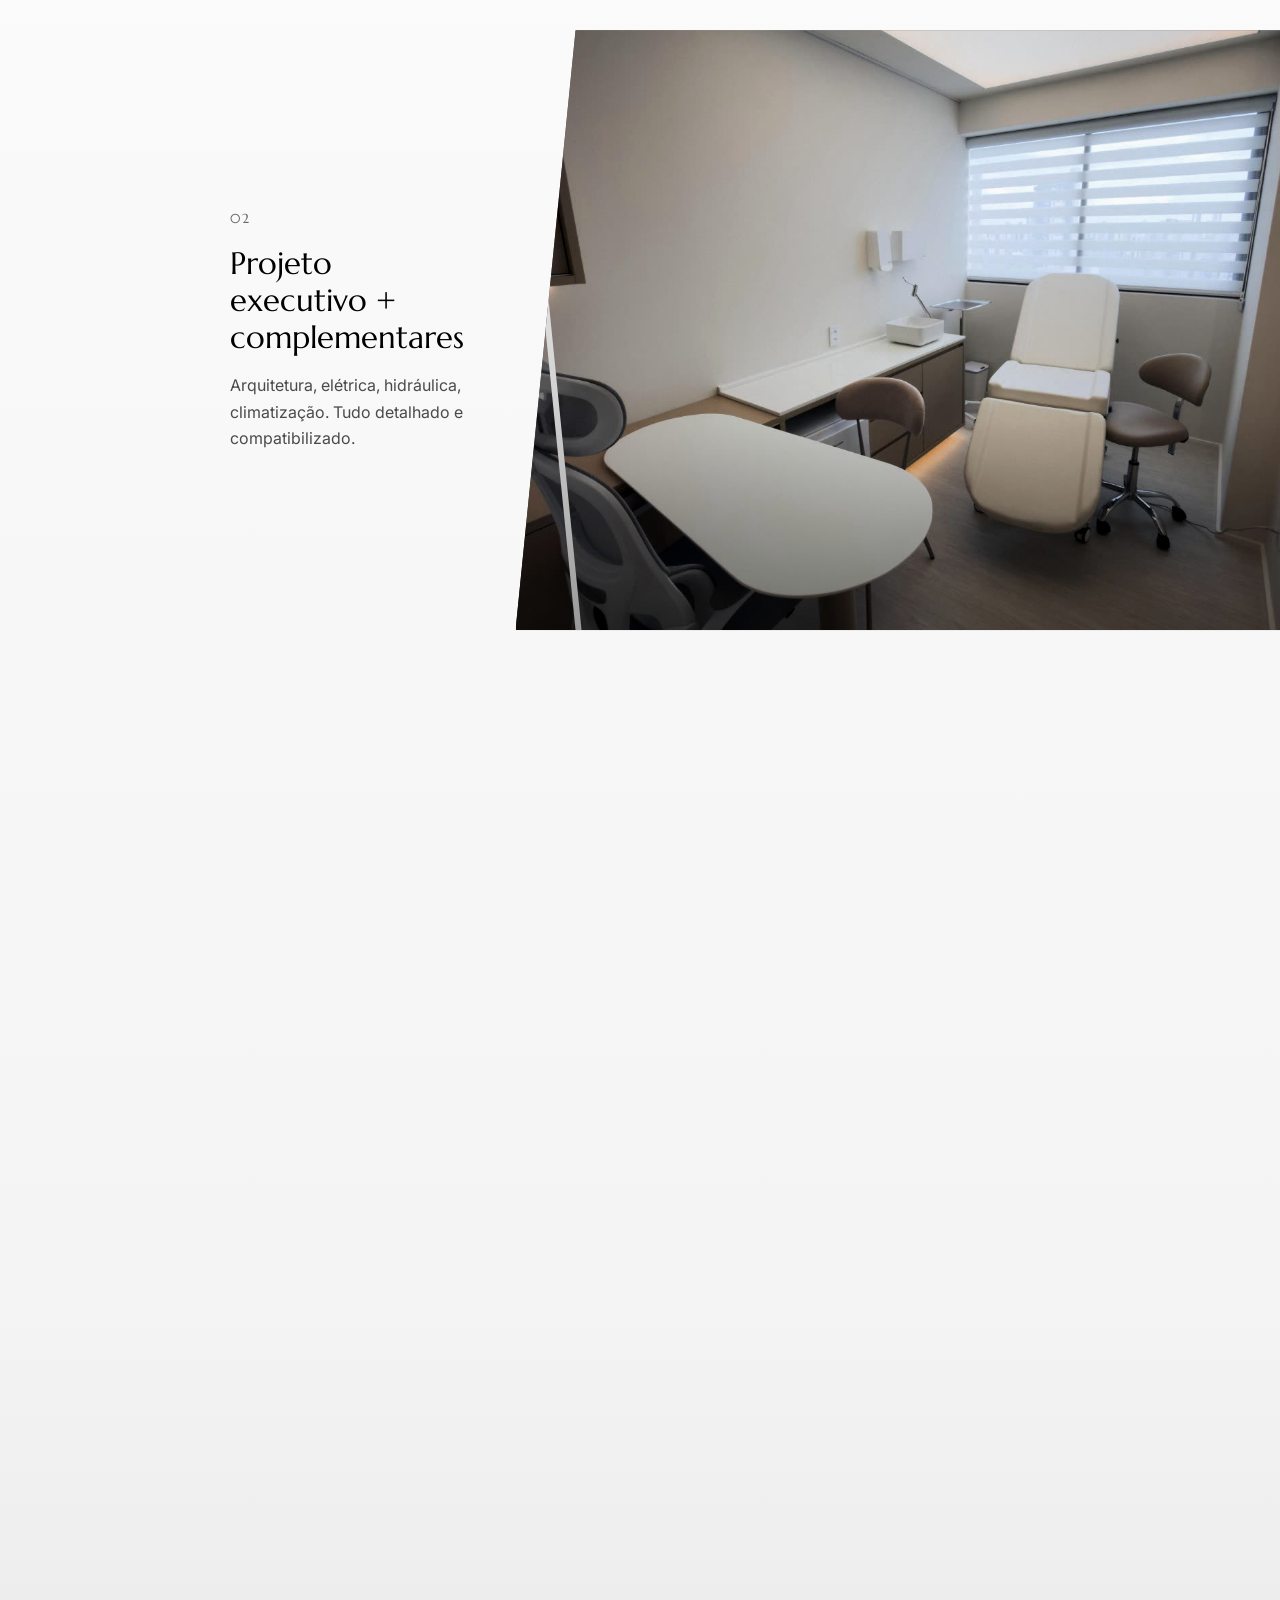
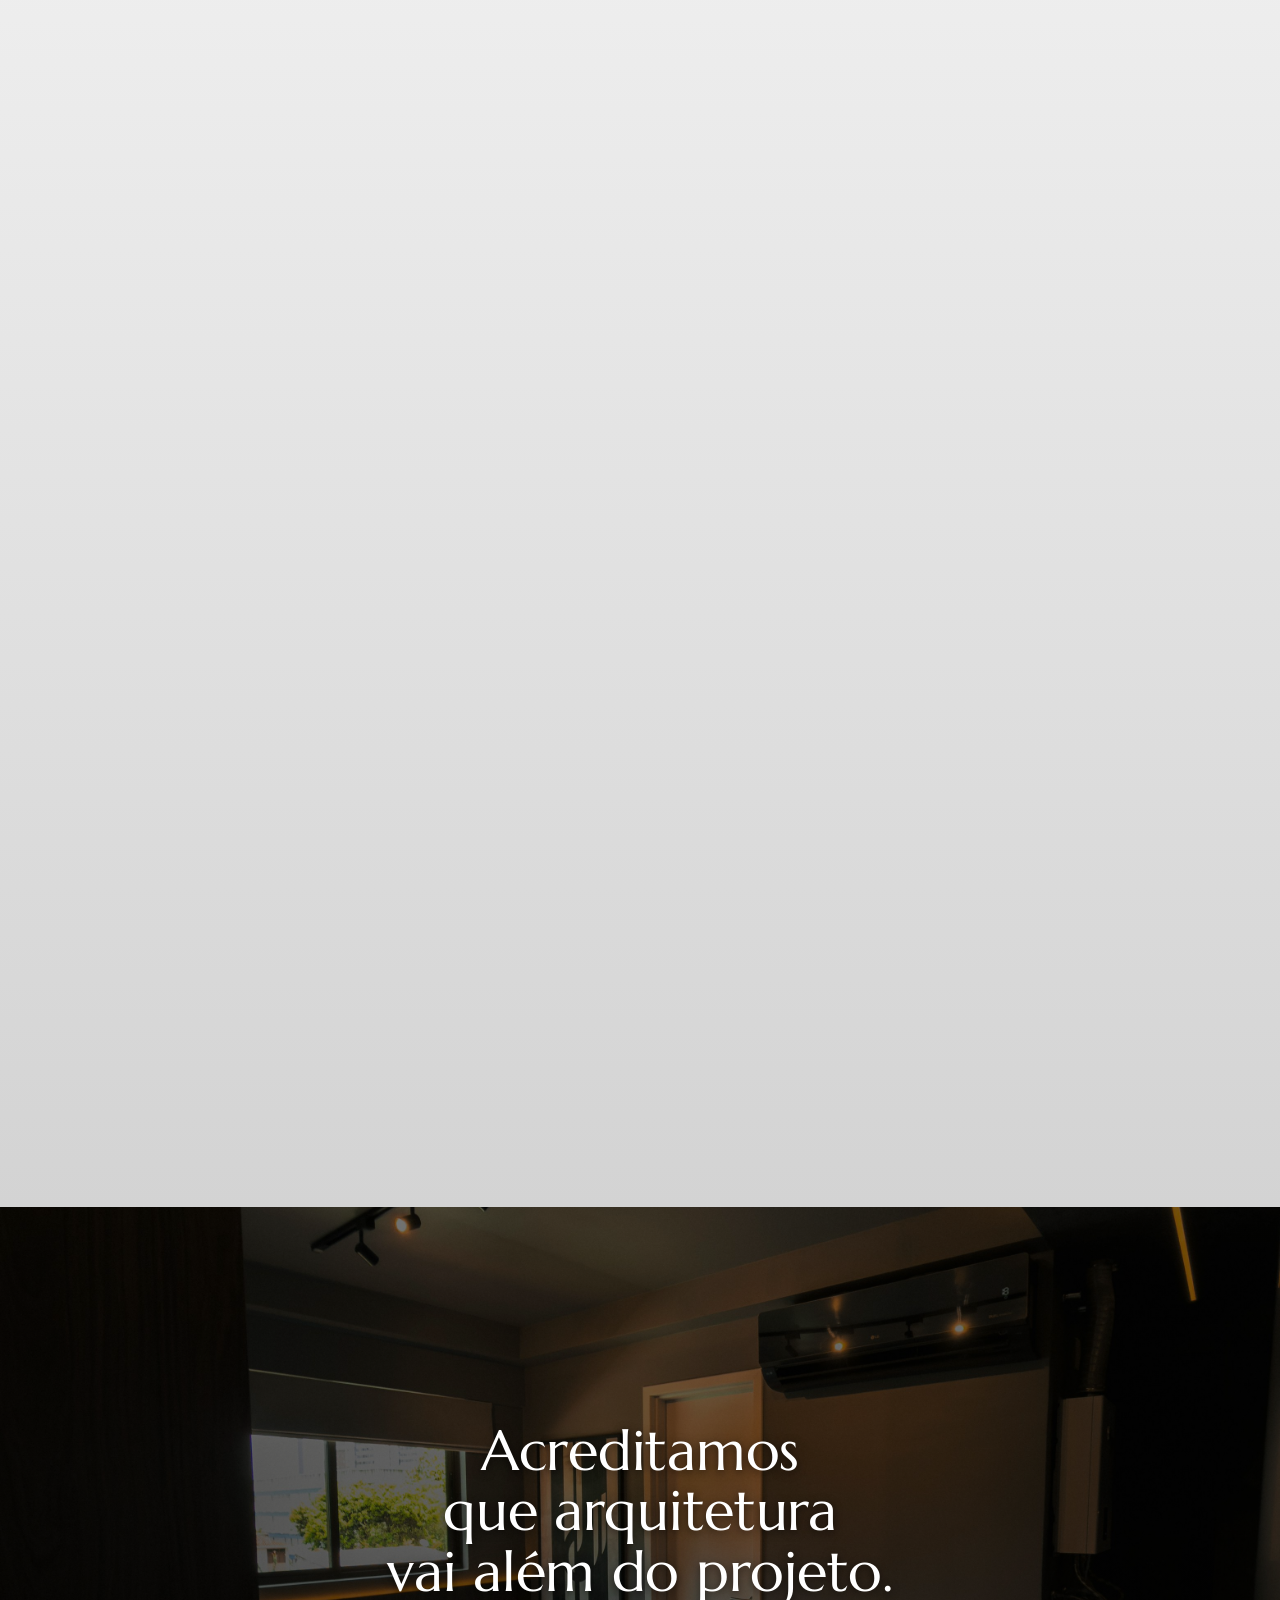
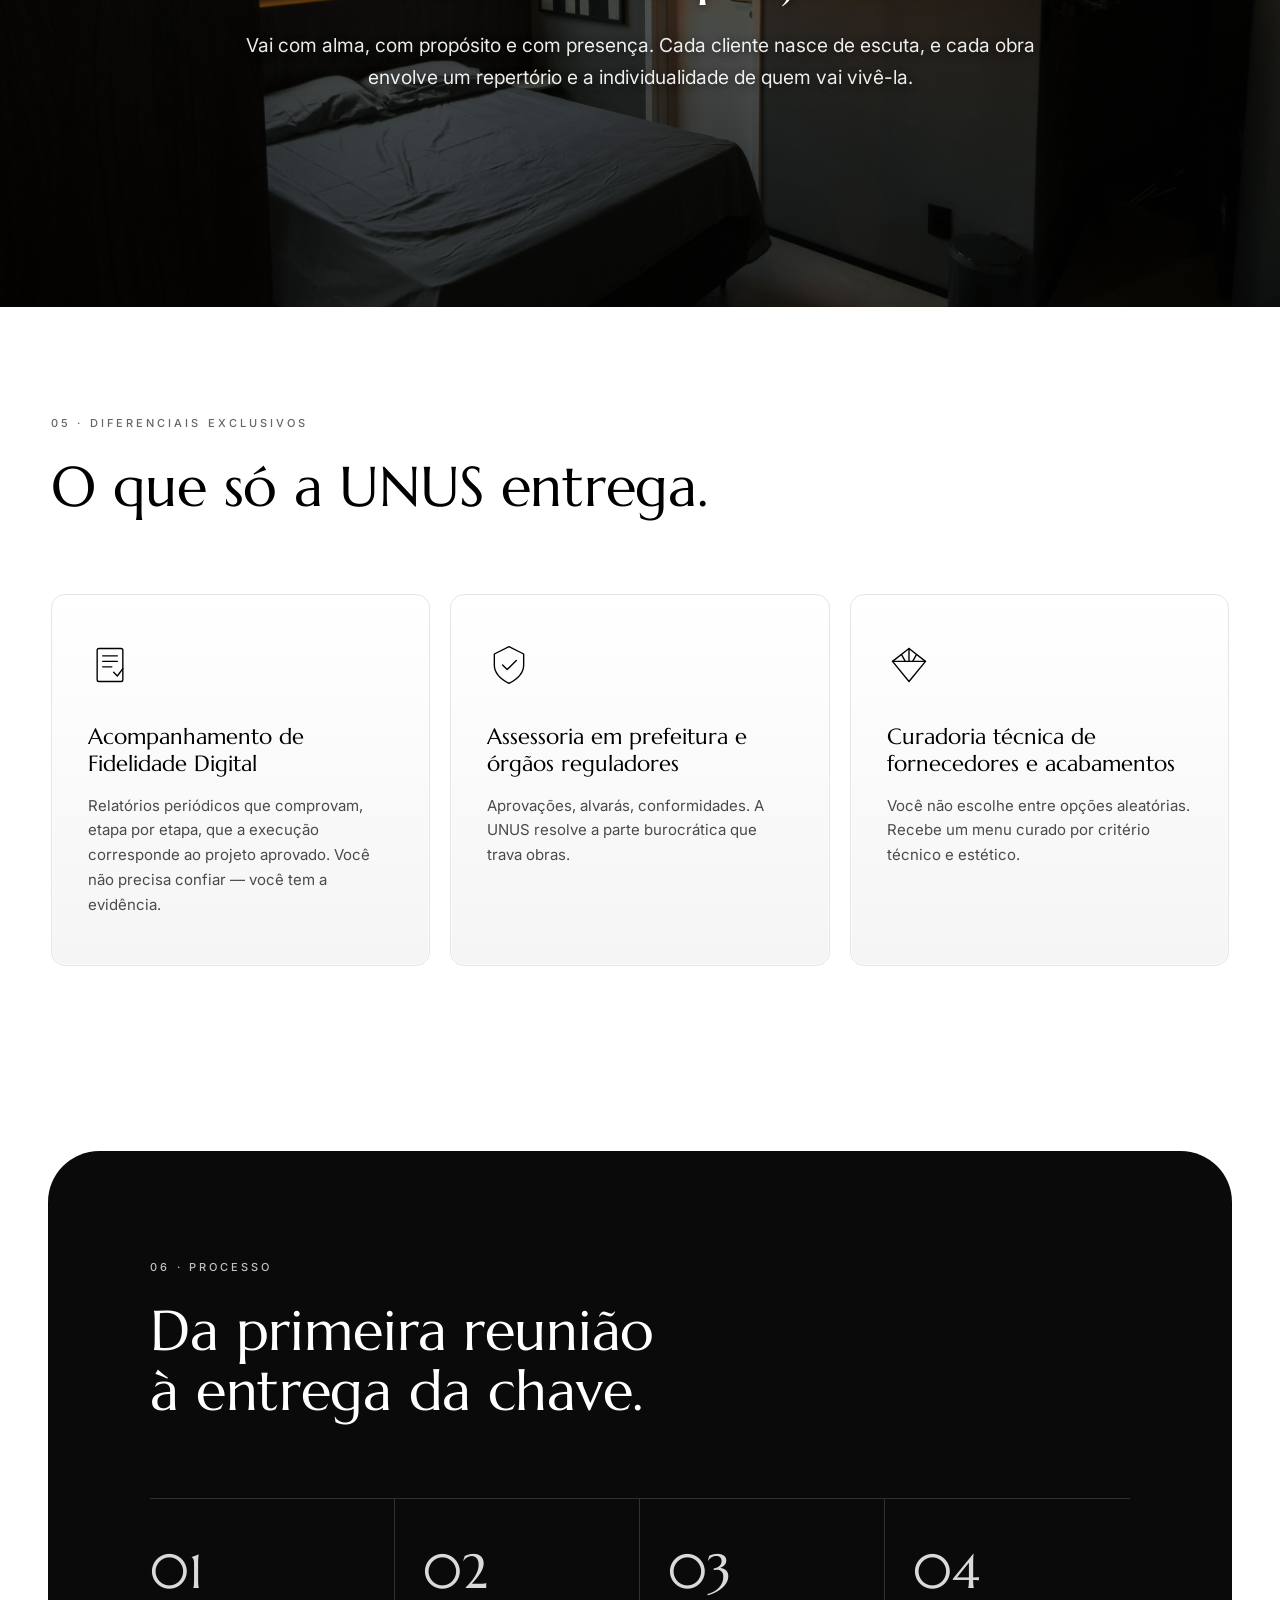
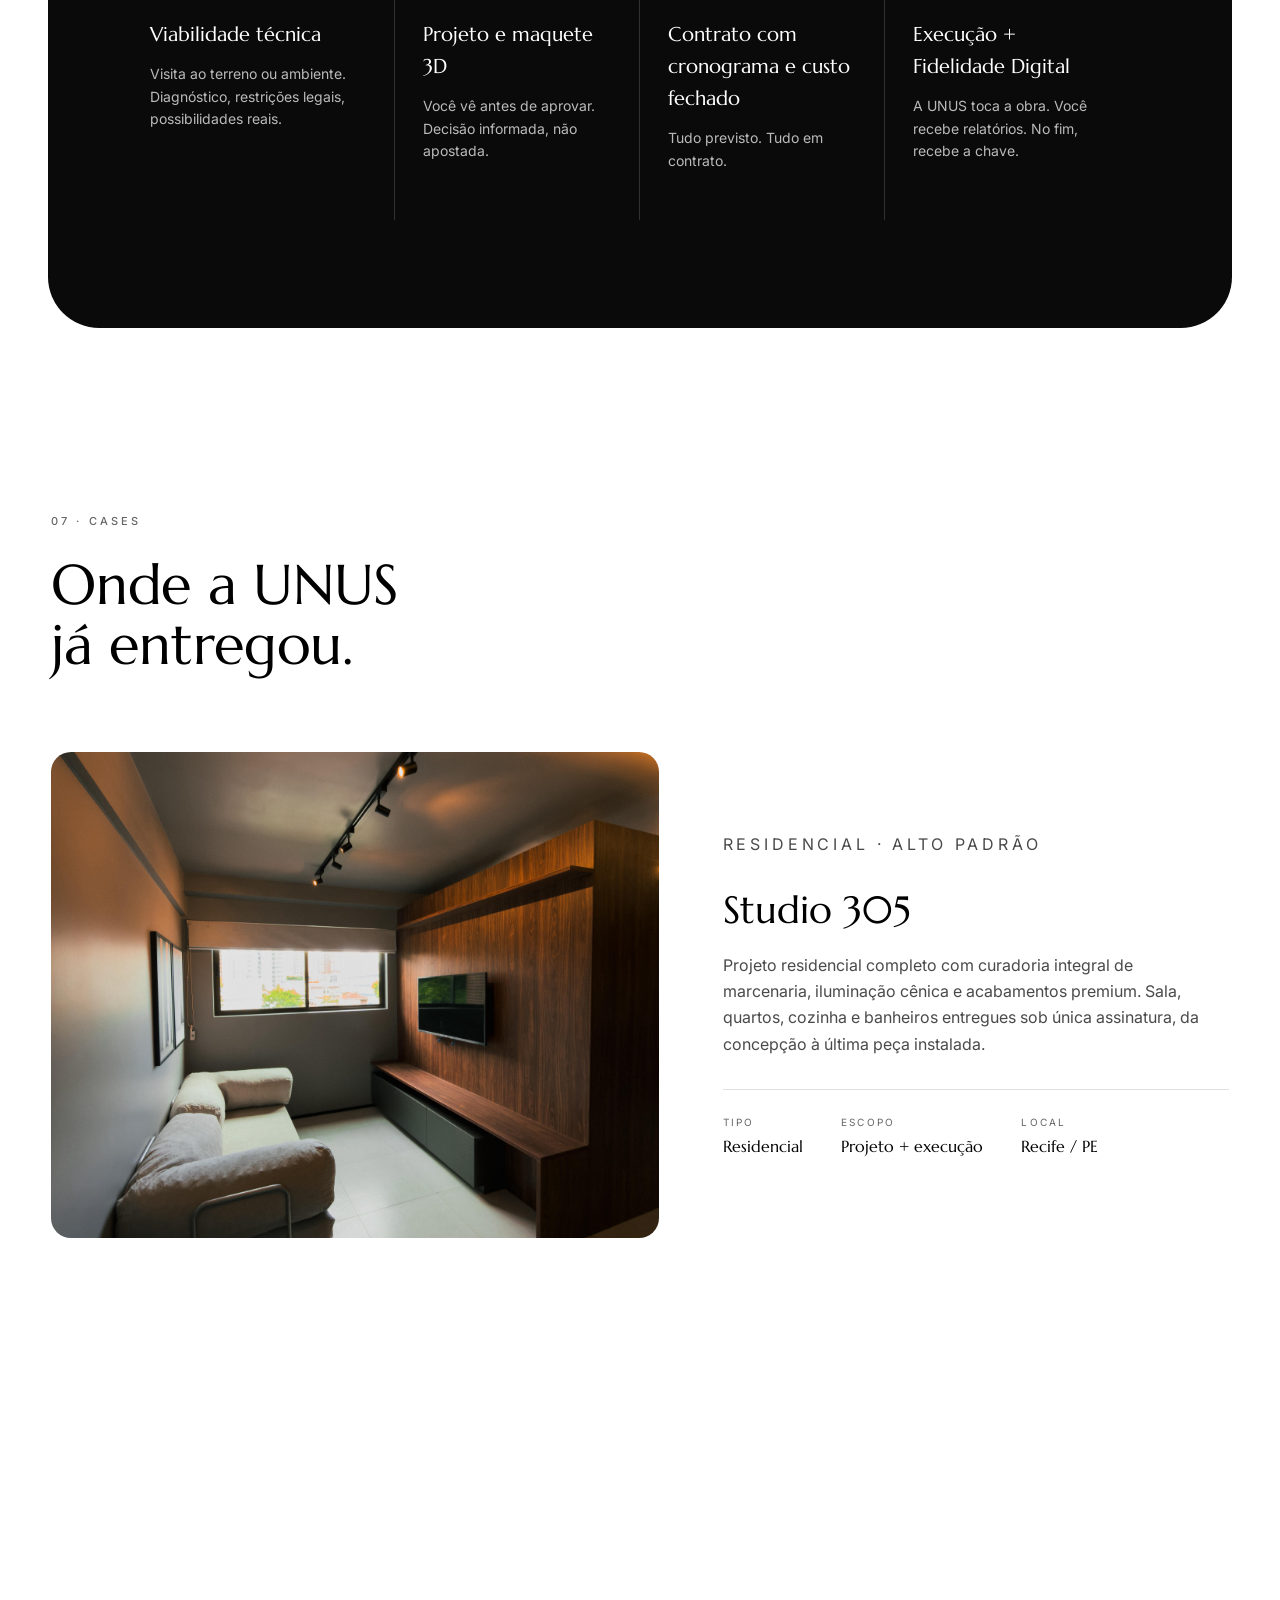
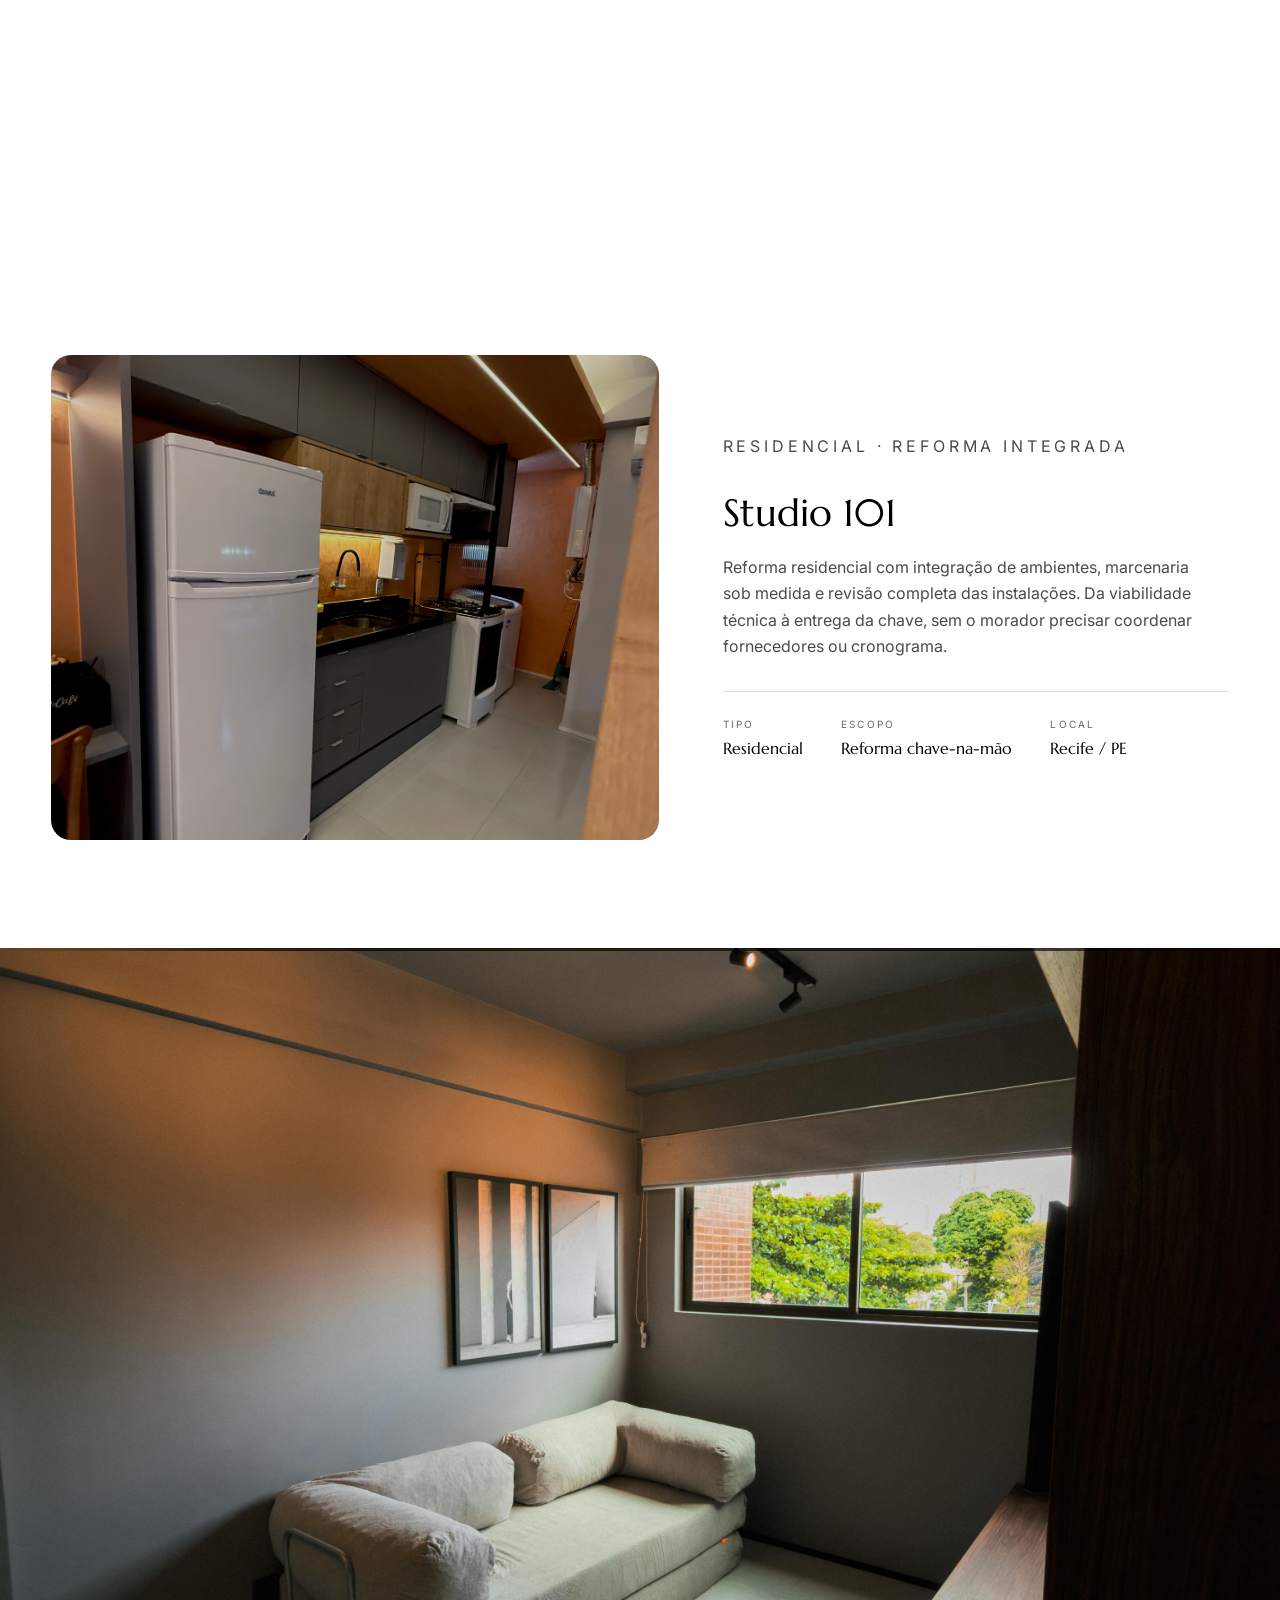
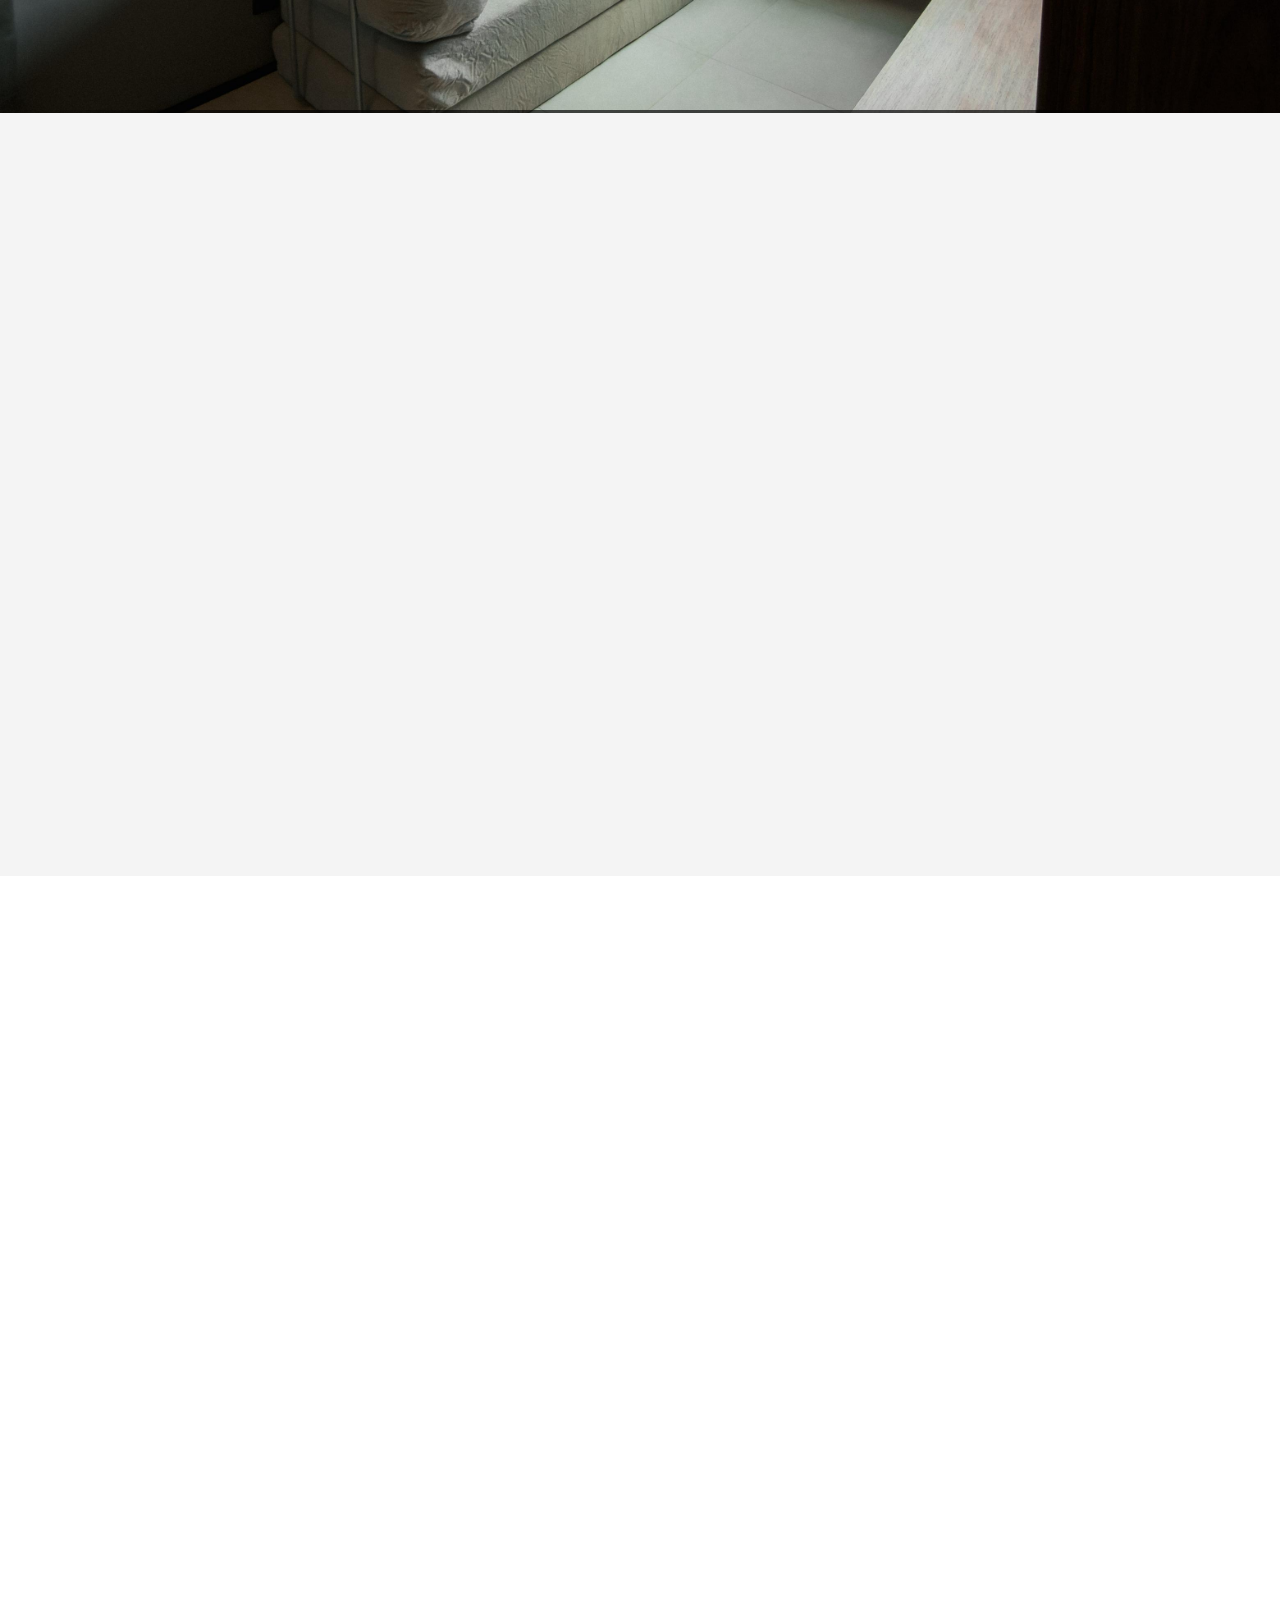
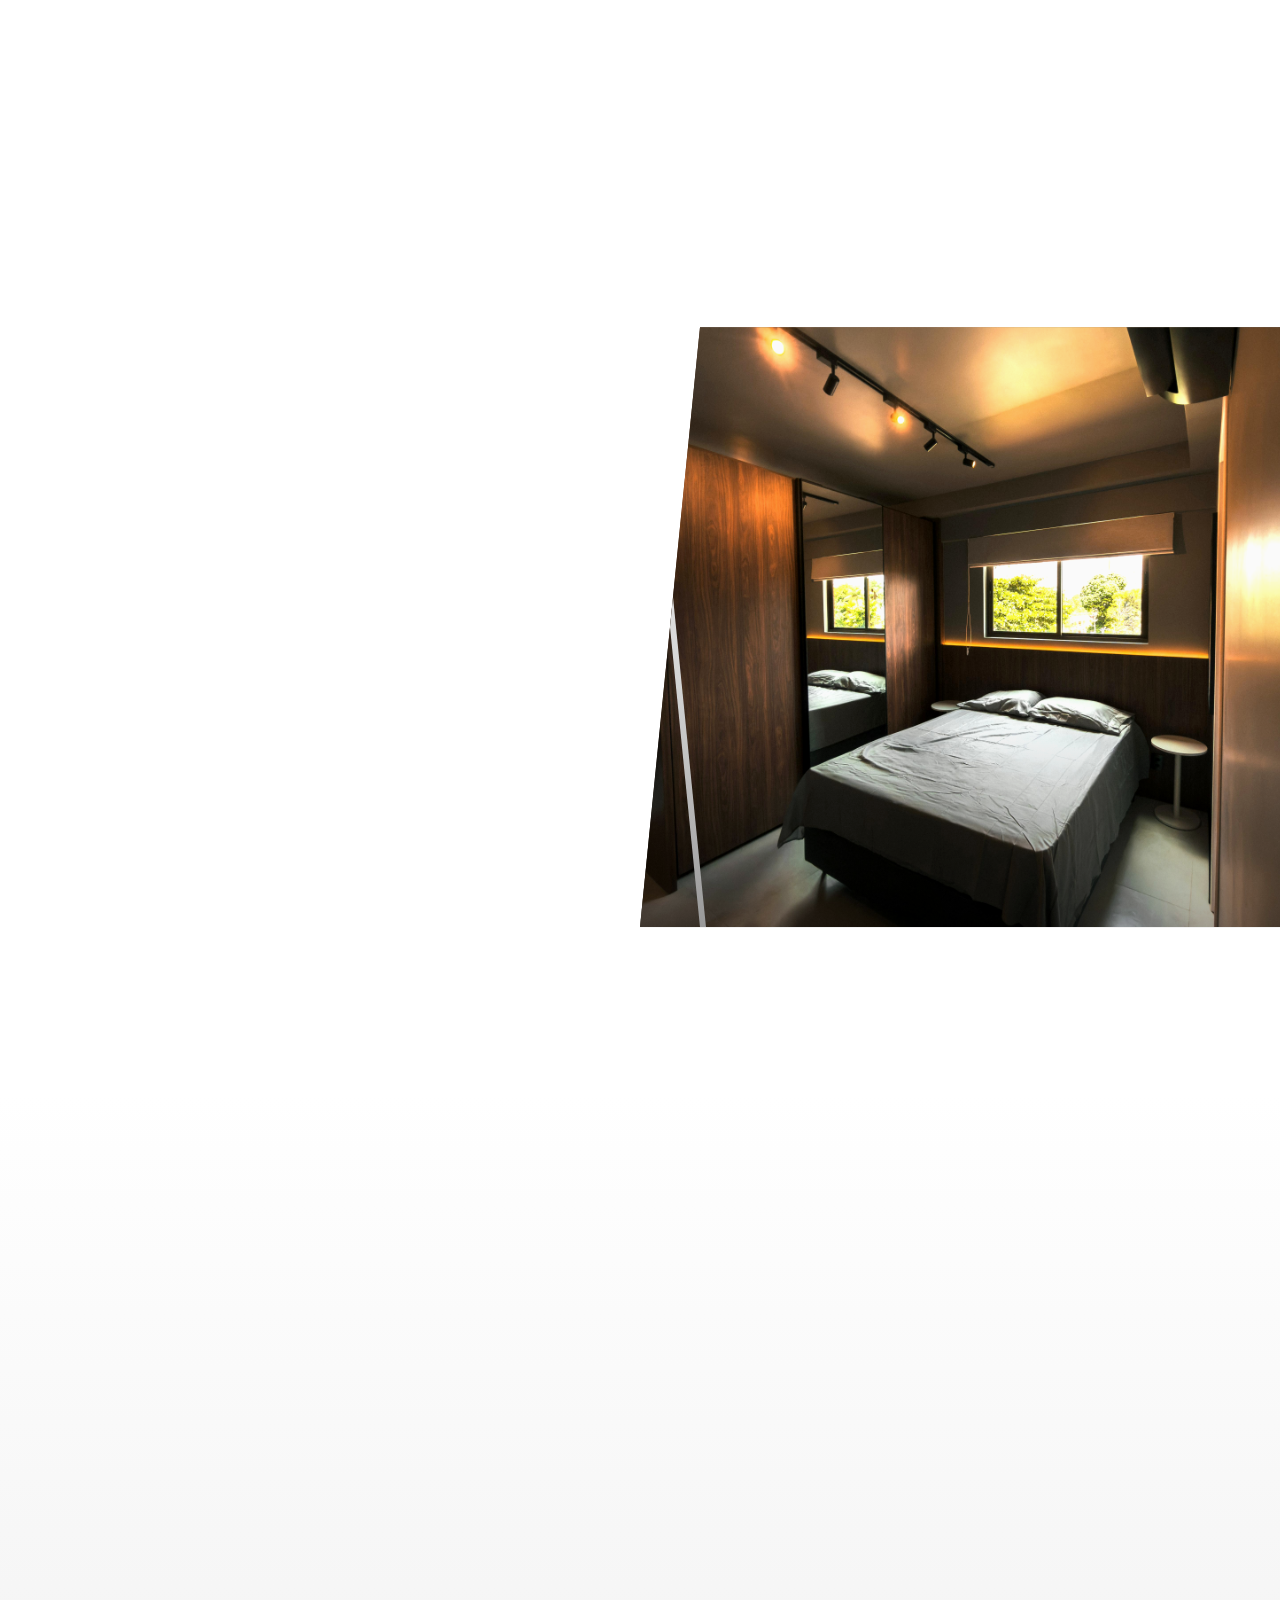
==== commit 4600bd7c: "round 4: client text fixes (constatacao, manifesto, FAQ, footer CNPJ/CAU/WhatsApp), real wa.me numbe" ====
--- a/index.html
+++ b/index.html
@@ -31,7 +31,7 @@
       <a href="#contato">Contato</a>
     </nav>
 
-    <a class="btn btn--ghost btn--sm header__cta" href="https://wa.me/5581999999999" target="_blank" rel="noopener">
+    <a class="btn btn--ghost btn--sm header__cta" href="https://wa.me/5581988881234" target="_blank" rel="noopener">
       Conversar no WhatsApp
     </a>
 
@@ -45,7 +45,7 @@
     <a href="#processo">Processo</a>
     <a href="#cases">Cases</a>
     <a href="#contato">Contato</a>
-    <a class="btn btn--solid" href="https://wa.me/5581999999999" target="_blank" rel="noopener">Conversar no WhatsApp</a>
+    <a class="btn btn--solid" href="https://wa.me/5581988881234" target="_blank" rel="noopener">Conversar no WhatsApp</a>
   </div>
 </header>
 
@@ -71,7 +71,7 @@
           <li><span>03</span> Acompanhamento de Fidelidade Digital</li>
         </ul>
         <div class="hero__cta">
-          <a class="btn btn--solid btn--on-image" href="https://wa.me/5581999999999" target="_blank" rel="noopener">Falar com a UNUS no WhatsApp</a>
+          <a class="btn btn--solid btn--on-image" href="https://wa.me/5581988881234" target="_blank" rel="noopener">Falar com a UNUS no WhatsApp</a>
           <a class="btn btn--link btn--link-light" href="#processo">Ver como funciona <span aria-hidden="true">&rarr;</span></a>
         </div>
       </div>
@@ -124,7 +124,7 @@
         <h2 class="h-display">Uma arquitetura<br>que assume<br>a obra inteira.</h2>
       </div>
       <div class="quem__body">
-        <p>A UNUS nasceu de uma constatação simples: quem contrata arquitetura, depois precisa caçar pedreiro, depois precisa comprar material, depois precisa fiscalizar o que ninguém combinou direito.</p>
+        <p>A UNUS nasceu de uma constatação simples: quem contrata arquitetura, depois precisa buscar pedreiro, depois precisa comprar material, depois precisa fiscalizar o que ninguém combinou direito.</p>
         <p>No fim, o cliente vira o gerente da própria obra — sem ter assinado pra isso.</p>
         <p>A UNUS faz o oposto. Você contrata uma vez. A gente assume do briefing à entrega da chave: projeto, execução, materiais, fornecedores, prefeitura. <em>Uma responsabilidade. Uma assinatura. Um interlocutor.</em></p>
       </div>
@@ -257,8 +257,8 @@
       <!-- 03 foto esquerda -->
       <article class="entry entry--media-left">
         <div class="entry__media">
-          <div class="entry__media-bg" style="background-image:url('assets/img/detalhe-2.jpg')"></div>
-          <img src="assets/img/detalhe-2.jpg" alt="Detalhe de espelho integrado à marcenaria" loading="lazy">
+          <div class="entry__media-bg" style="background-image:url('assets-v2/fotos/caxanga-3d-interna.jpg')"></div>
+          <img src="assets-v2/fotos/caxanga-3d-interna.jpg" alt="Render 3D interno do Caxangá Golf Club" loading="lazy">
         </div>
         <div class="entry__body">
           <span class="entry__num">03</span>
@@ -298,9 +298,8 @@
   <!-- MANIFESTO -->
   <section class="manifesto">
     <div class="manifesto__inner">
-      <p class="section-label section-label--light">Manifesto</p>
       <h2 class="h-display">Acreditamos<br>que arquitetura<br>vai além do projeto.</h2>
-      <p>Vai sem alma, sem propósito e sem presença. Cada cliente nasce de escuta, e cada obra envolve um repertório e a individualidade de quem&nbsp;vai&nbsp;vivê-la.</p>
+      <p>Vai com alma, com propósito e com presença. Cada cliente nasce de escuta, e cada obra envolve um repertório e a individualidade de quem&nbsp;vai&nbsp;vivê-la.</p>
     </div>
   </section>
 
@@ -525,14 +524,14 @@
           </div>
         </article>
         <article class="feature-card">
-          <div class="feature-card__media"><img src="assets/img/diferencial-3.jpg" alt="Tablet com relatórios e dashboard de obra" loading="lazy"></div>
+          <div class="feature-card__media"><img src="assets-v2/fotos/planta-executiva.jpg" alt="Planta executiva detalhada" loading="lazy"></div>
           <div class="feature-card__body">
             <h3 class="feature-card__title">Fidelidade Digital</h3>
             <p>Relatórios periódicos comprovam execução = projeto aprovado.</p>
           </div>
         </article>
         <article class="feature-card">
-          <div class="feature-card__media"><img src="assets/img/detalhe-4.jpg" alt="" loading="lazy"></div>
+          <div class="feature-card__media"><img src="assets-v2/fotos/obra-profissional.jpg" alt="Obra profissional UNUS" loading="lazy"></div>
           <div class="feature-card__body">
             <h3 class="feature-card__title">Curadoria técnica</h3>
             <p>Fornecedores e materiais selecionados por critério técnico.</p>
@@ -588,7 +587,7 @@
         </details>
         <details class="faq-item">
           <summary>Vocês trabalham fora de Recife?<span class="faq-icon" aria-hidden="true">+</span></summary>
-          <div class="faq-body"><p>[A CONFIRMAR — briefing menciona Recife/PE, mas não define se atendem fora da região.]</p></div>
+          <div class="faq-body"><p>Sim. Atendemos todo o estado de Pernambuco.</p></div>
         </details>
         <details class="faq-item">
           <summary>Quanto tempo dura uma obra com a UNUS?<span class="faq-icon" aria-hidden="true">+</span></summary>
@@ -596,7 +595,7 @@
         </details>
         <details class="faq-item">
           <summary>Posso só contratar o projeto, sem a execução?<span class="faq-icon" aria-hidden="true">+</span></summary>
-          <div class="faq-body"><p>[A CONFIRMAR — o diferencial é o chave-na-mão integrado; precisa definir se atendem projetos isolados.]</p></div>
+          <div class="faq-body"><p>Pode contratar sim. Temos dois serviços: Projeto + Obra (nosso principal, chave na mão) e o desenvolvimento do Projeto isolado (sem a obra).</p></div>
         </details>
         <details class="faq-item">
           <summary>E se eu já tenho um terreno complicado?<span class="faq-icon" aria-hidden="true">+</span></summary>
@@ -623,7 +622,7 @@
       <p class="section-label section-label--light">12 · Próxima obra</p>
       <h2 class="h-display h-display--light">Sua próxima obra pode<br>começar sem ansiedade.</h2>
       <p class="lede lede--light">Conversa inicial sem compromisso. A gente entende seu projeto, sua expectativa, e diz com clareza se faz sentido seguir.</p>
-      <a class="btn btn--solid btn--lg" href="https://wa.me/5581999999999" target="_blank" rel="noopener">Conversar com a UNUS no WhatsApp</a>
+      <a class="btn btn--solid btn--lg" href="https://wa.me/5581988881234" target="_blank" rel="noopener">Conversar com a UNUS no WhatsApp</a>
       <p class="cta-final__micro">Resposta no horário comercial. Atendimento direto com a equipe técnica.</p>
     </div>
   </section>
@@ -641,15 +640,15 @@
       <p class="footer__label">Contato</p>
       <ul>
         <li><a href="mailto:contato@unusarquitetura.com.br">contato@unusarquitetura.com.br</a></li>
-        <li><a href="https://wa.me/5581999999999" target="_blank" rel="noopener">WhatsApp <!-- FAKE: numero real --></a></li>
+        <li><a href="https://wa.me/5581988881234" target="_blank" rel="noopener">(81) 9.8888-1234</a></li>
         <li><a href="https://instagram.com/unus.arquitetura" target="_blank" rel="noopener">@unus.arquitetura</a></li>
       </ul>
     </div>
     <div class="footer__col">
       <p class="footer__label">Responsabilidade técnica</p>
       <ul>
-        <li><!-- FAKE: CNPJ real -->CNPJ XX.XXX.XXX/0001-XX</li>
-        <li><!-- FAKE: CAU real -->CAU A-XXXXX-X</li>
+        <li>CNPJ 66.853.249/0001-58</li>
+        <li>CAU PJ76054-1</li>
         <li>NBR 15575 · Código Civil</li>
       </ul>
     </div>
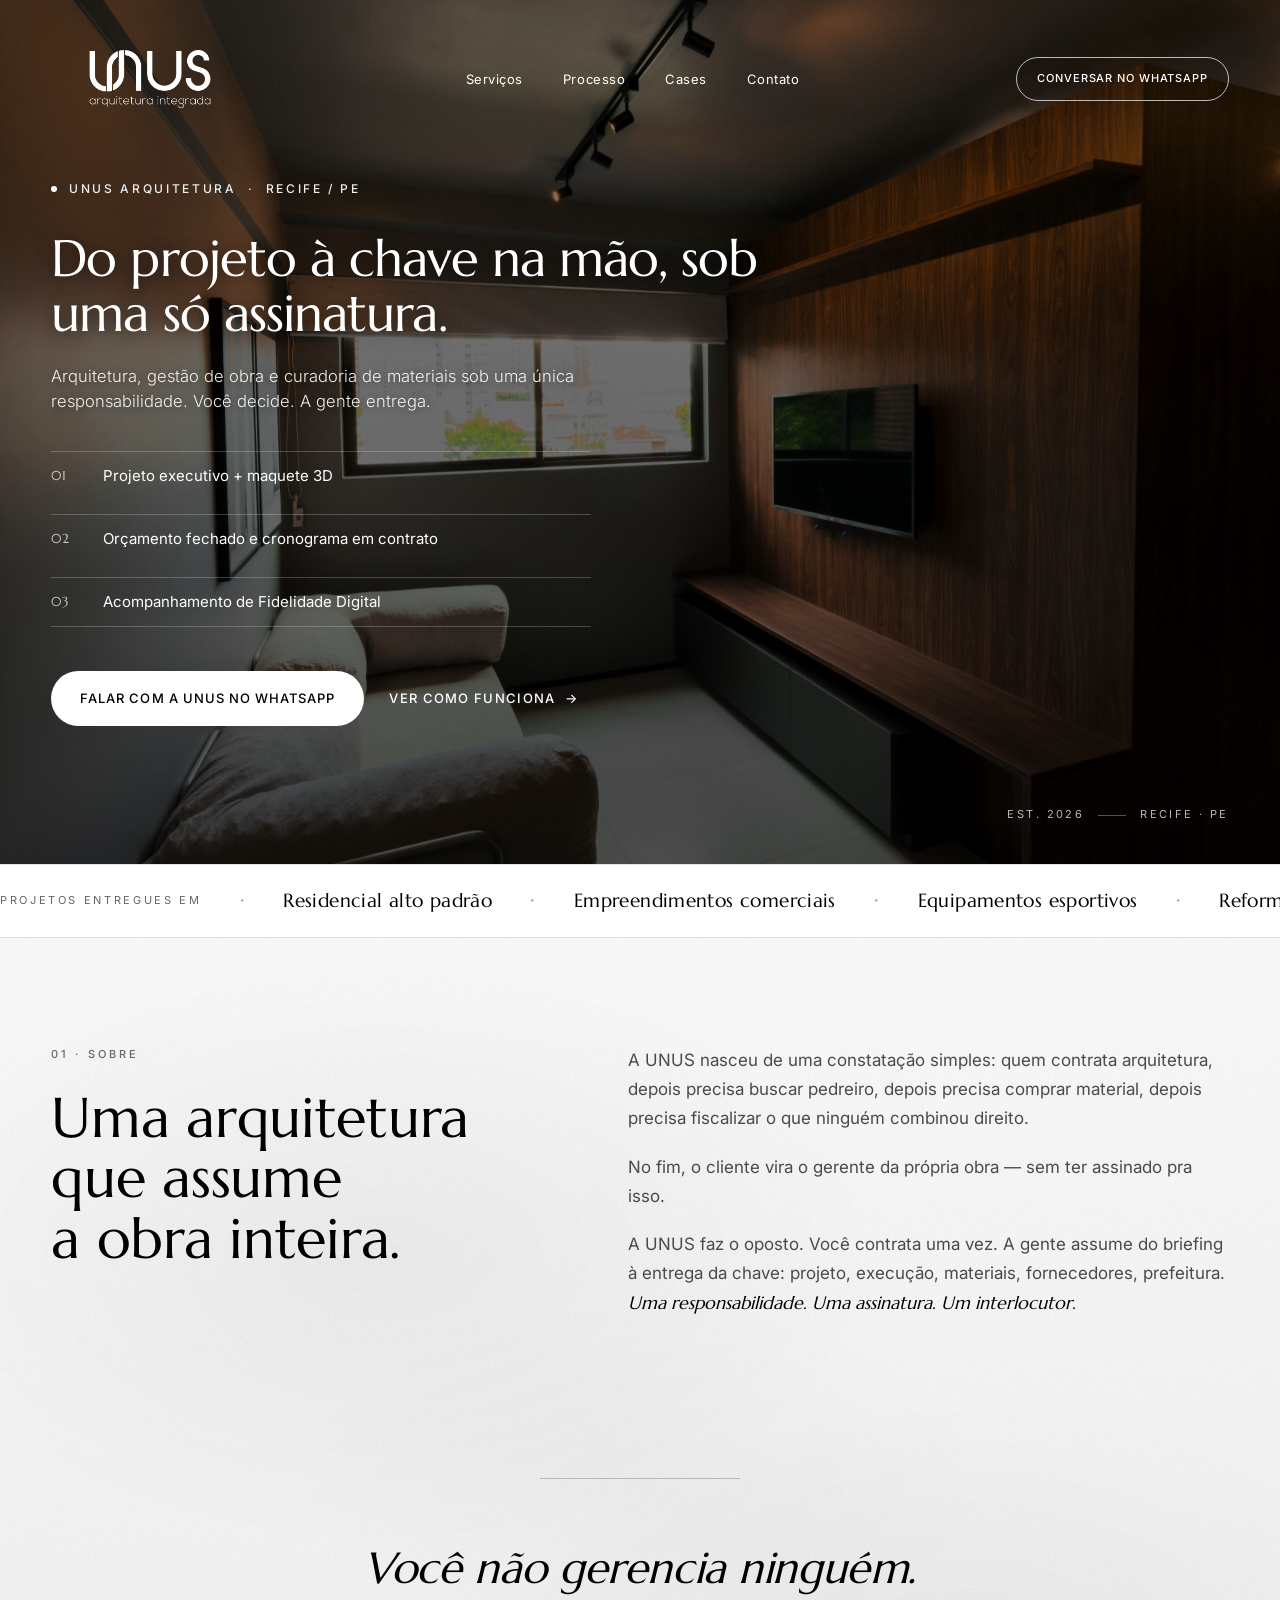
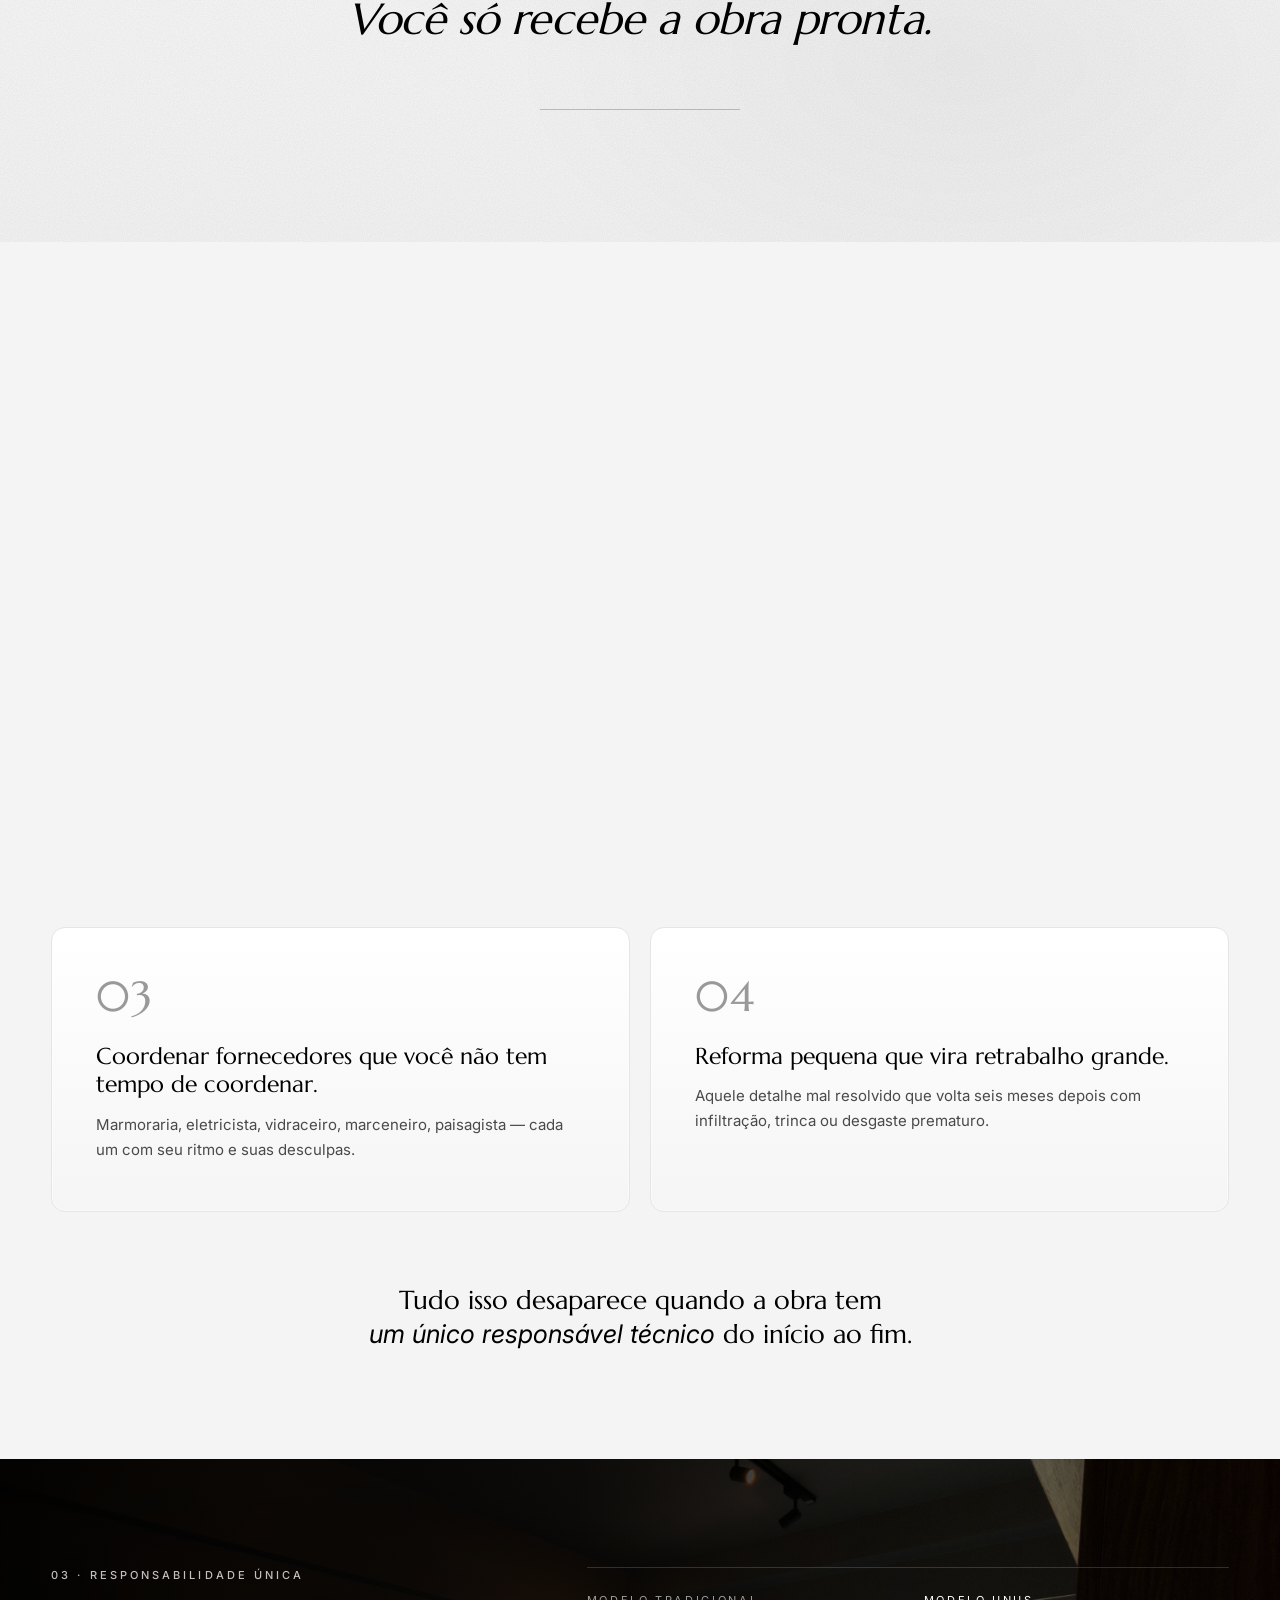
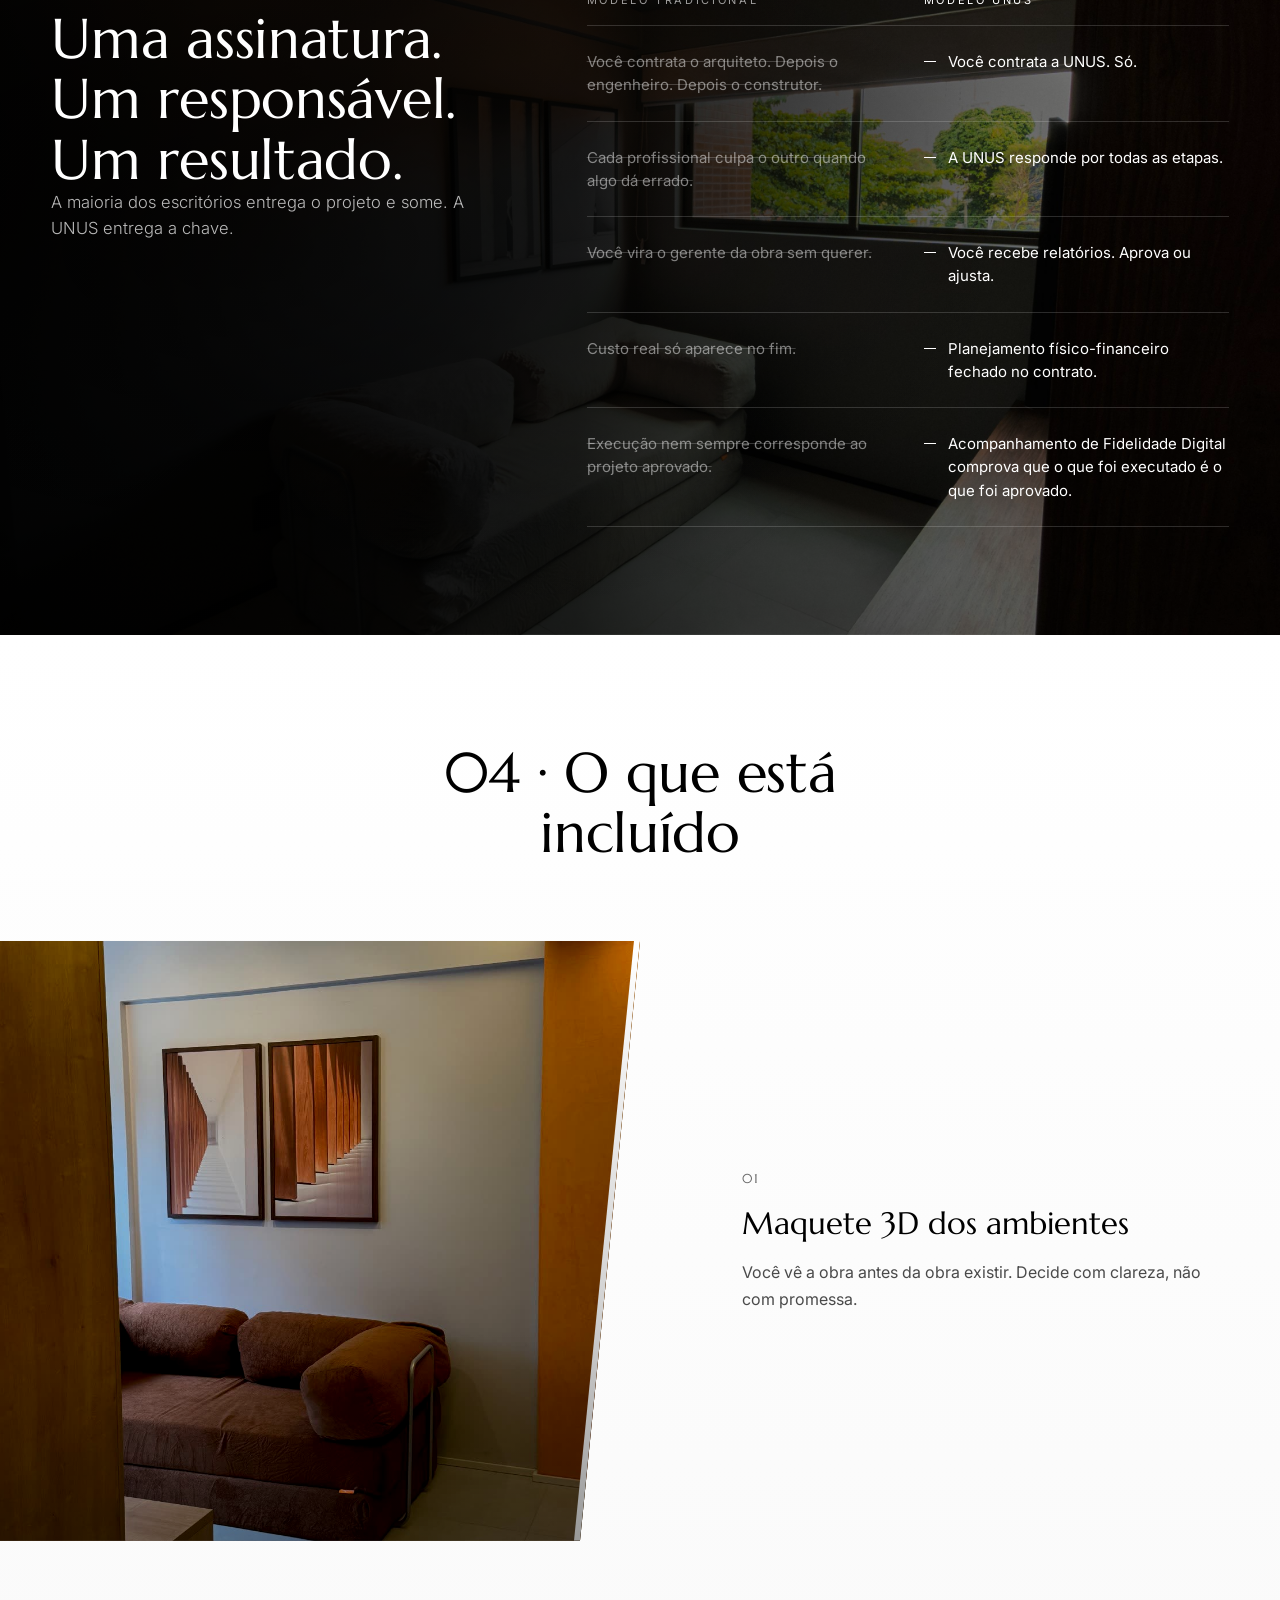
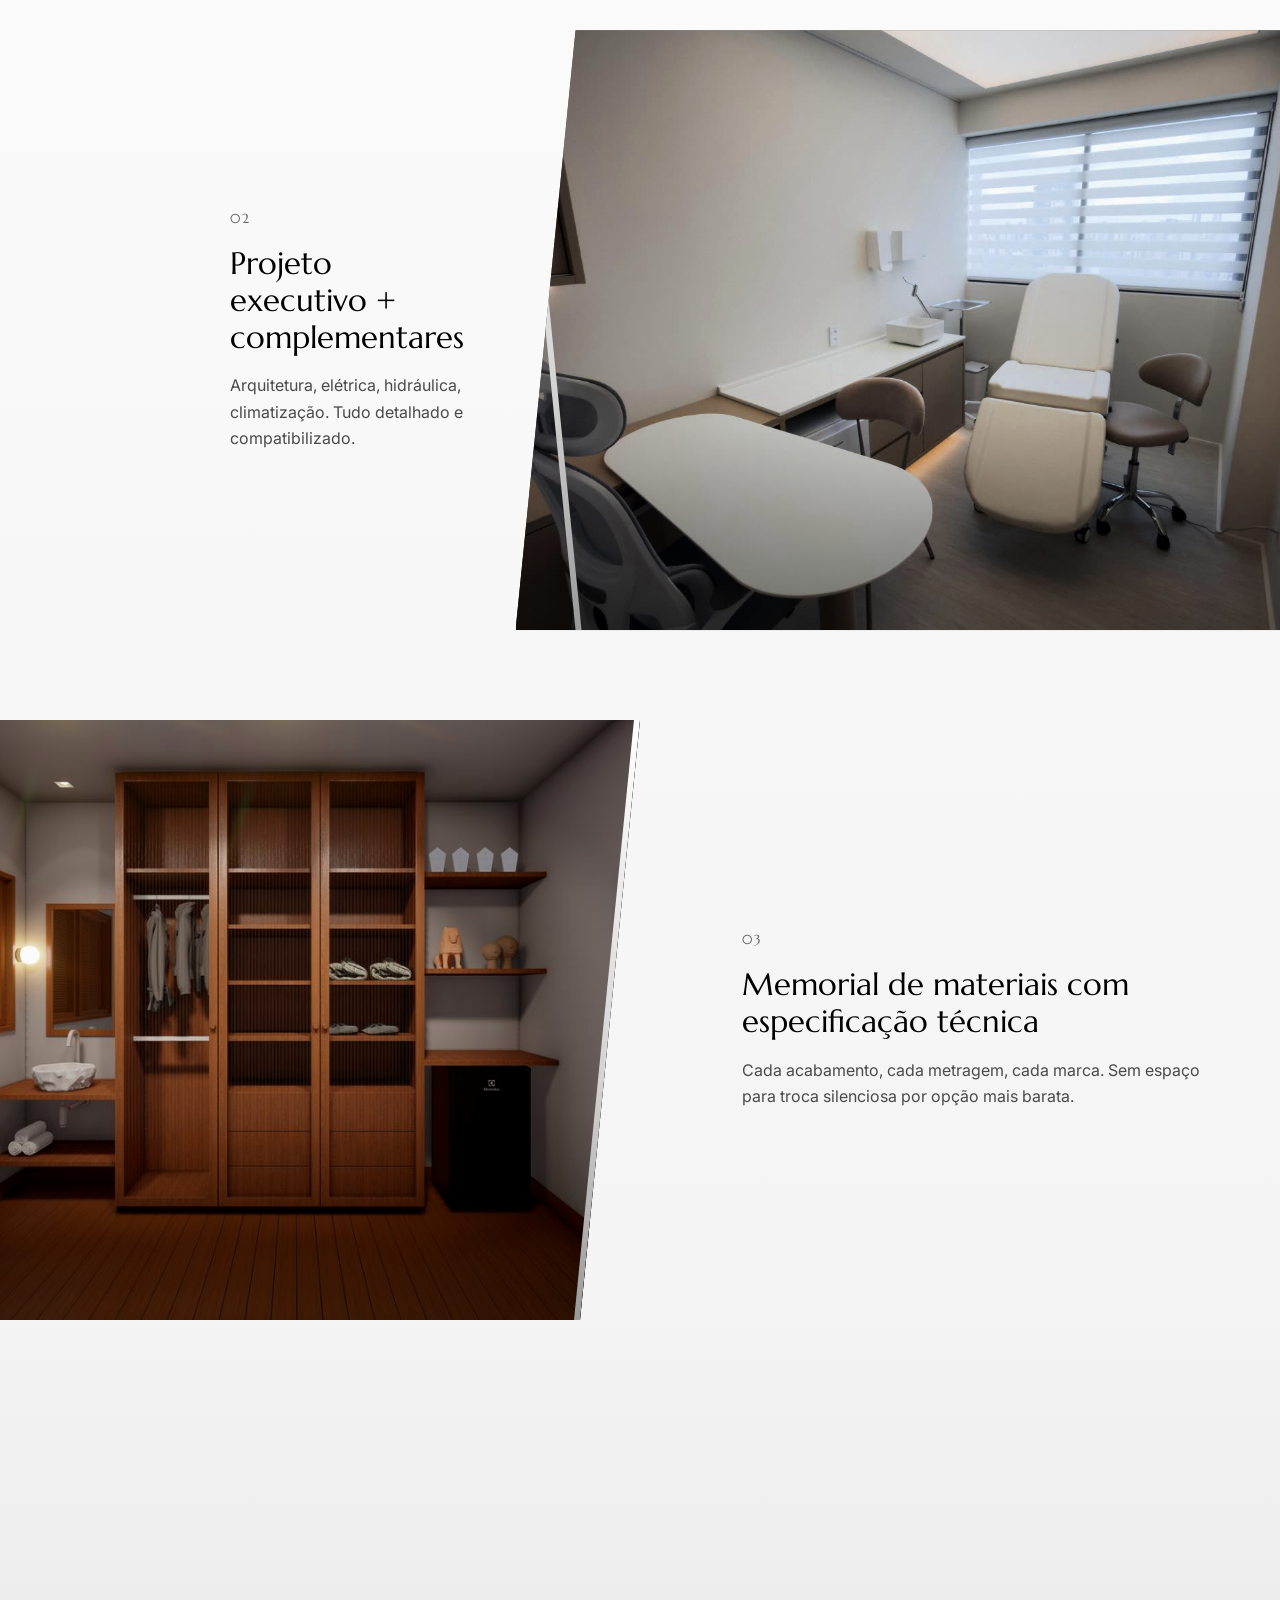
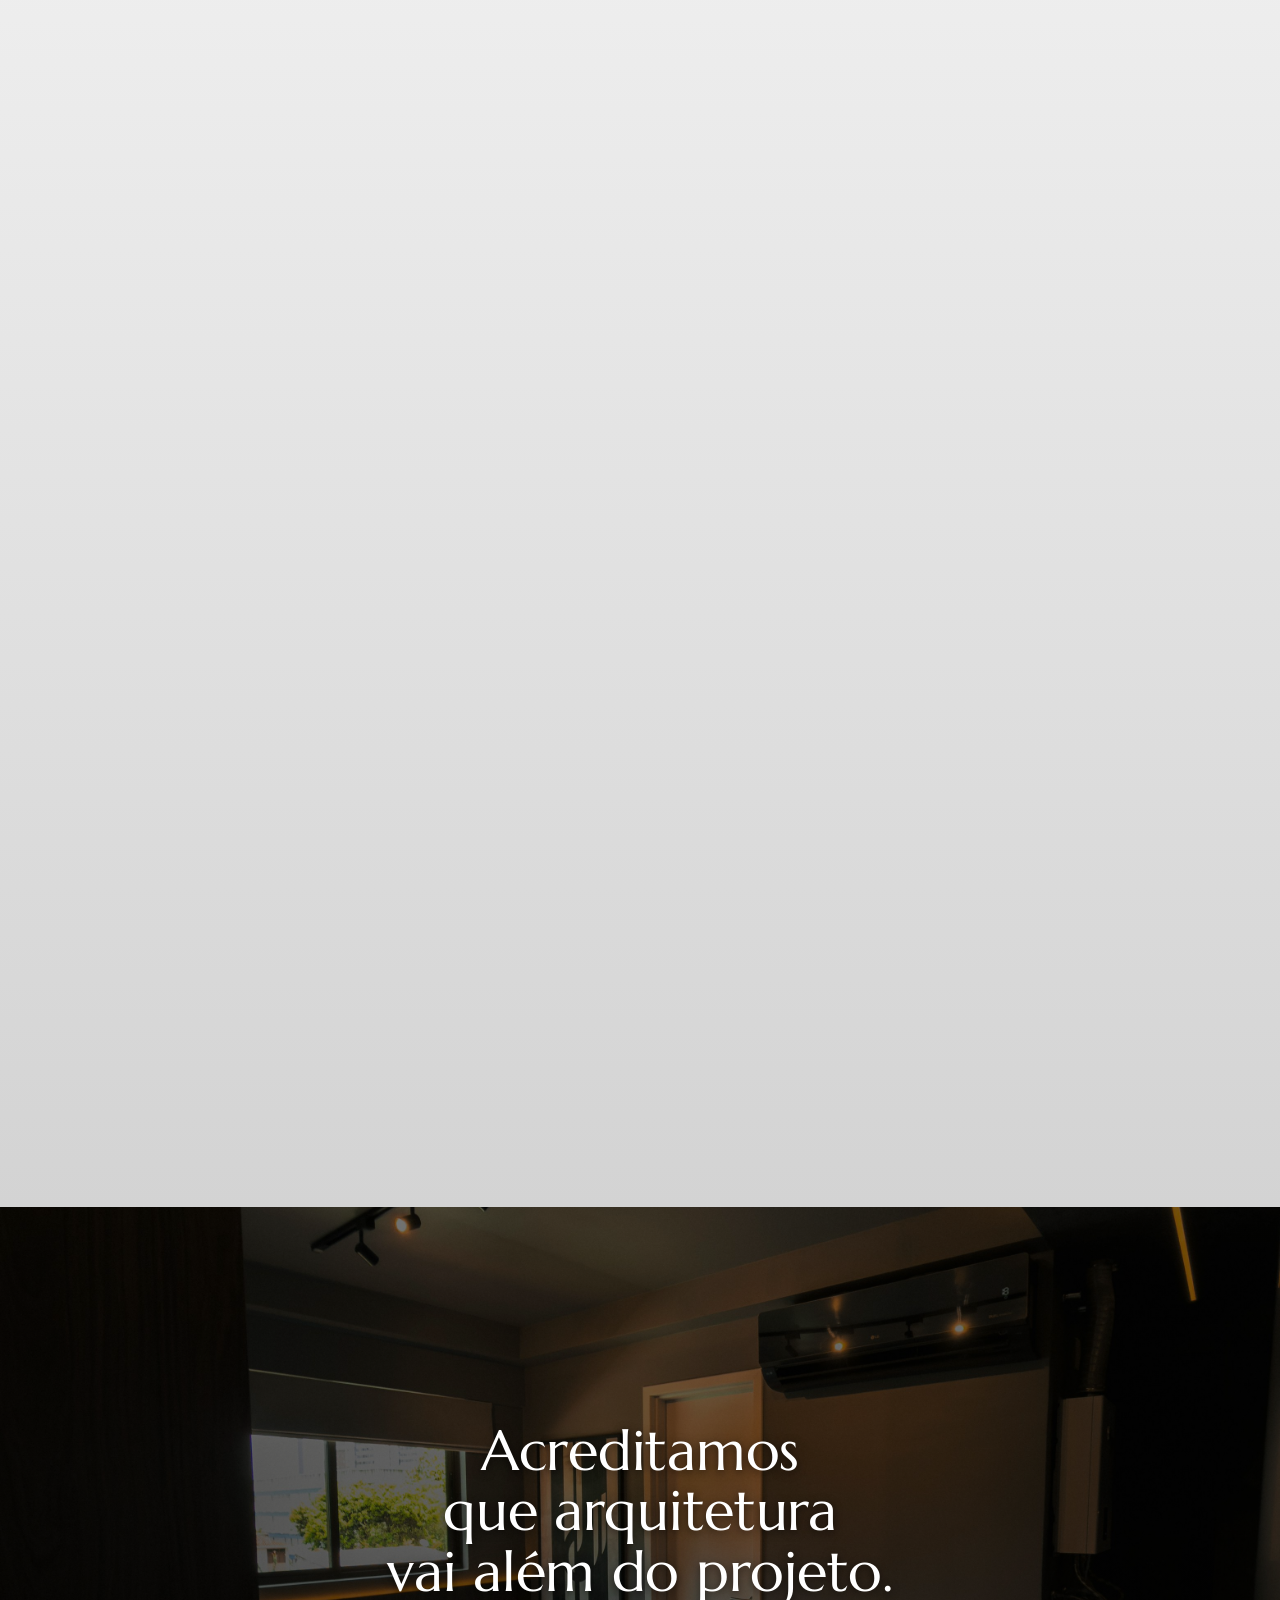
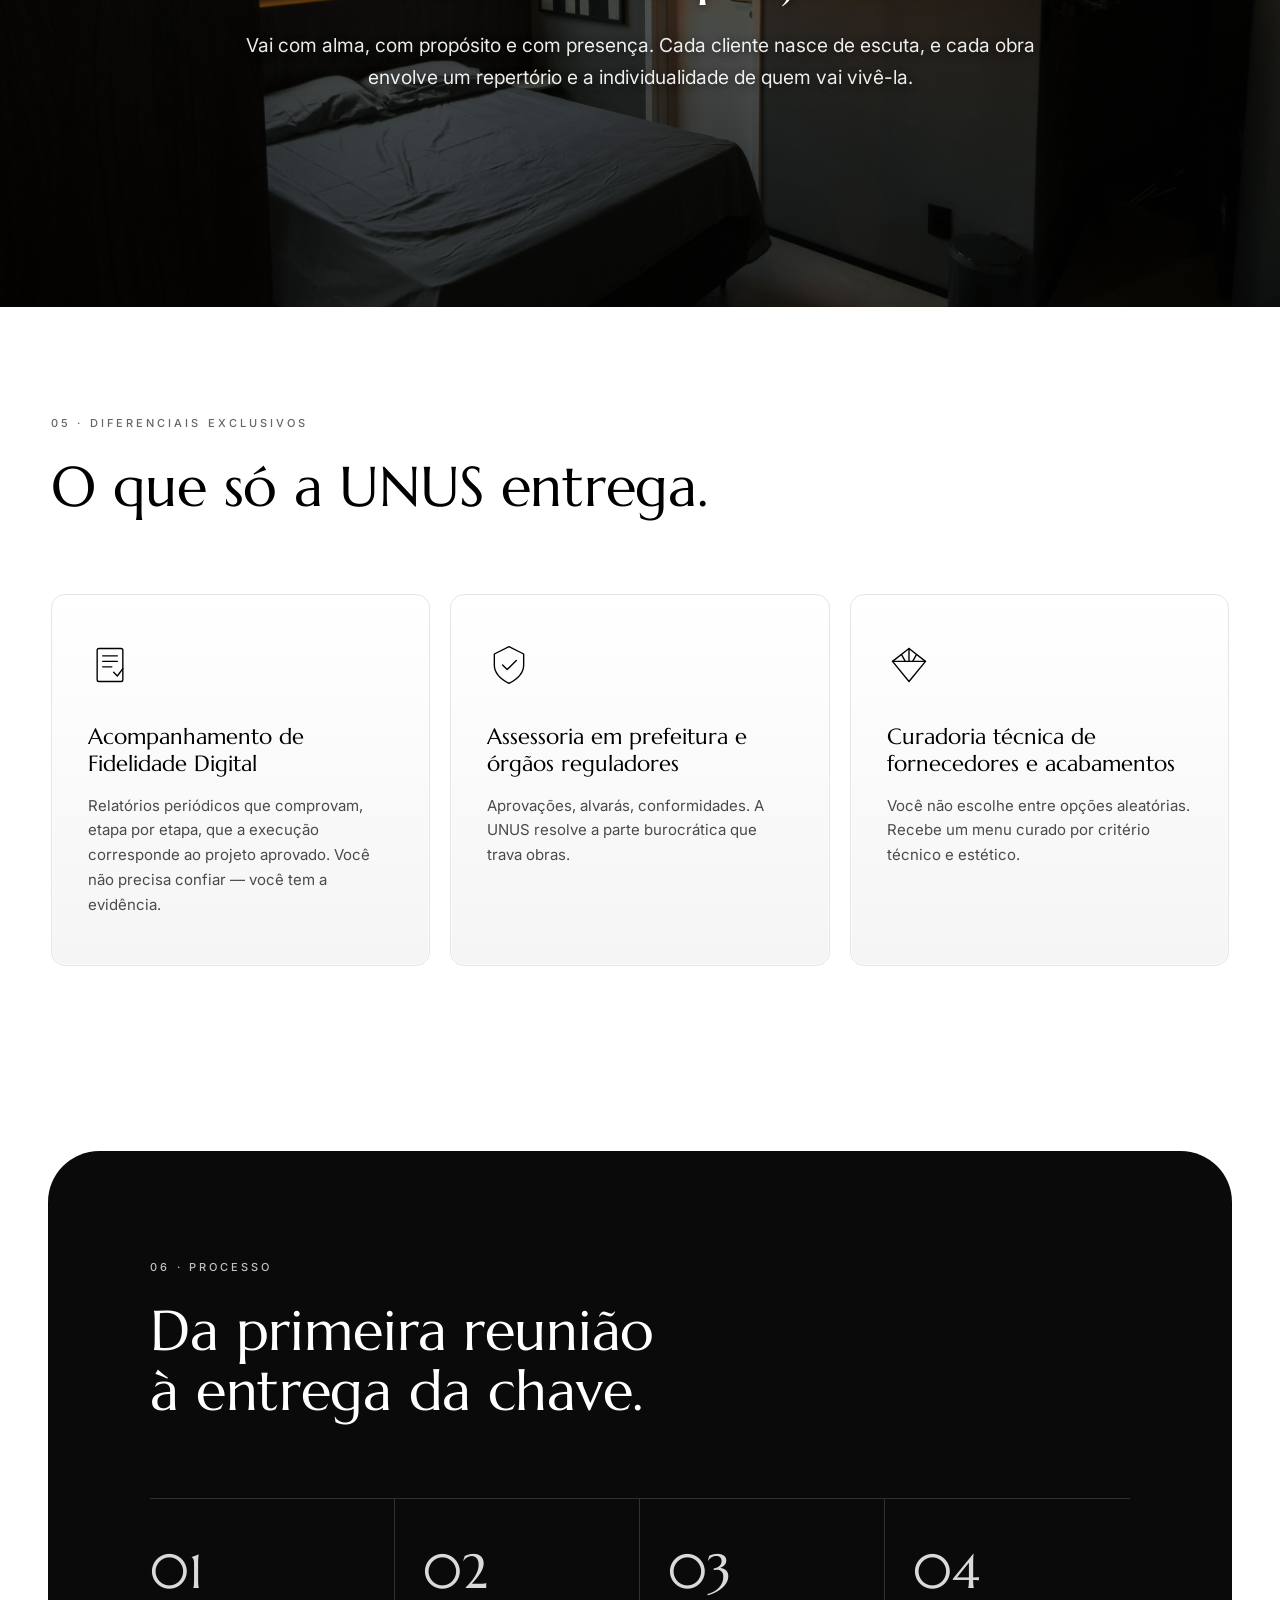
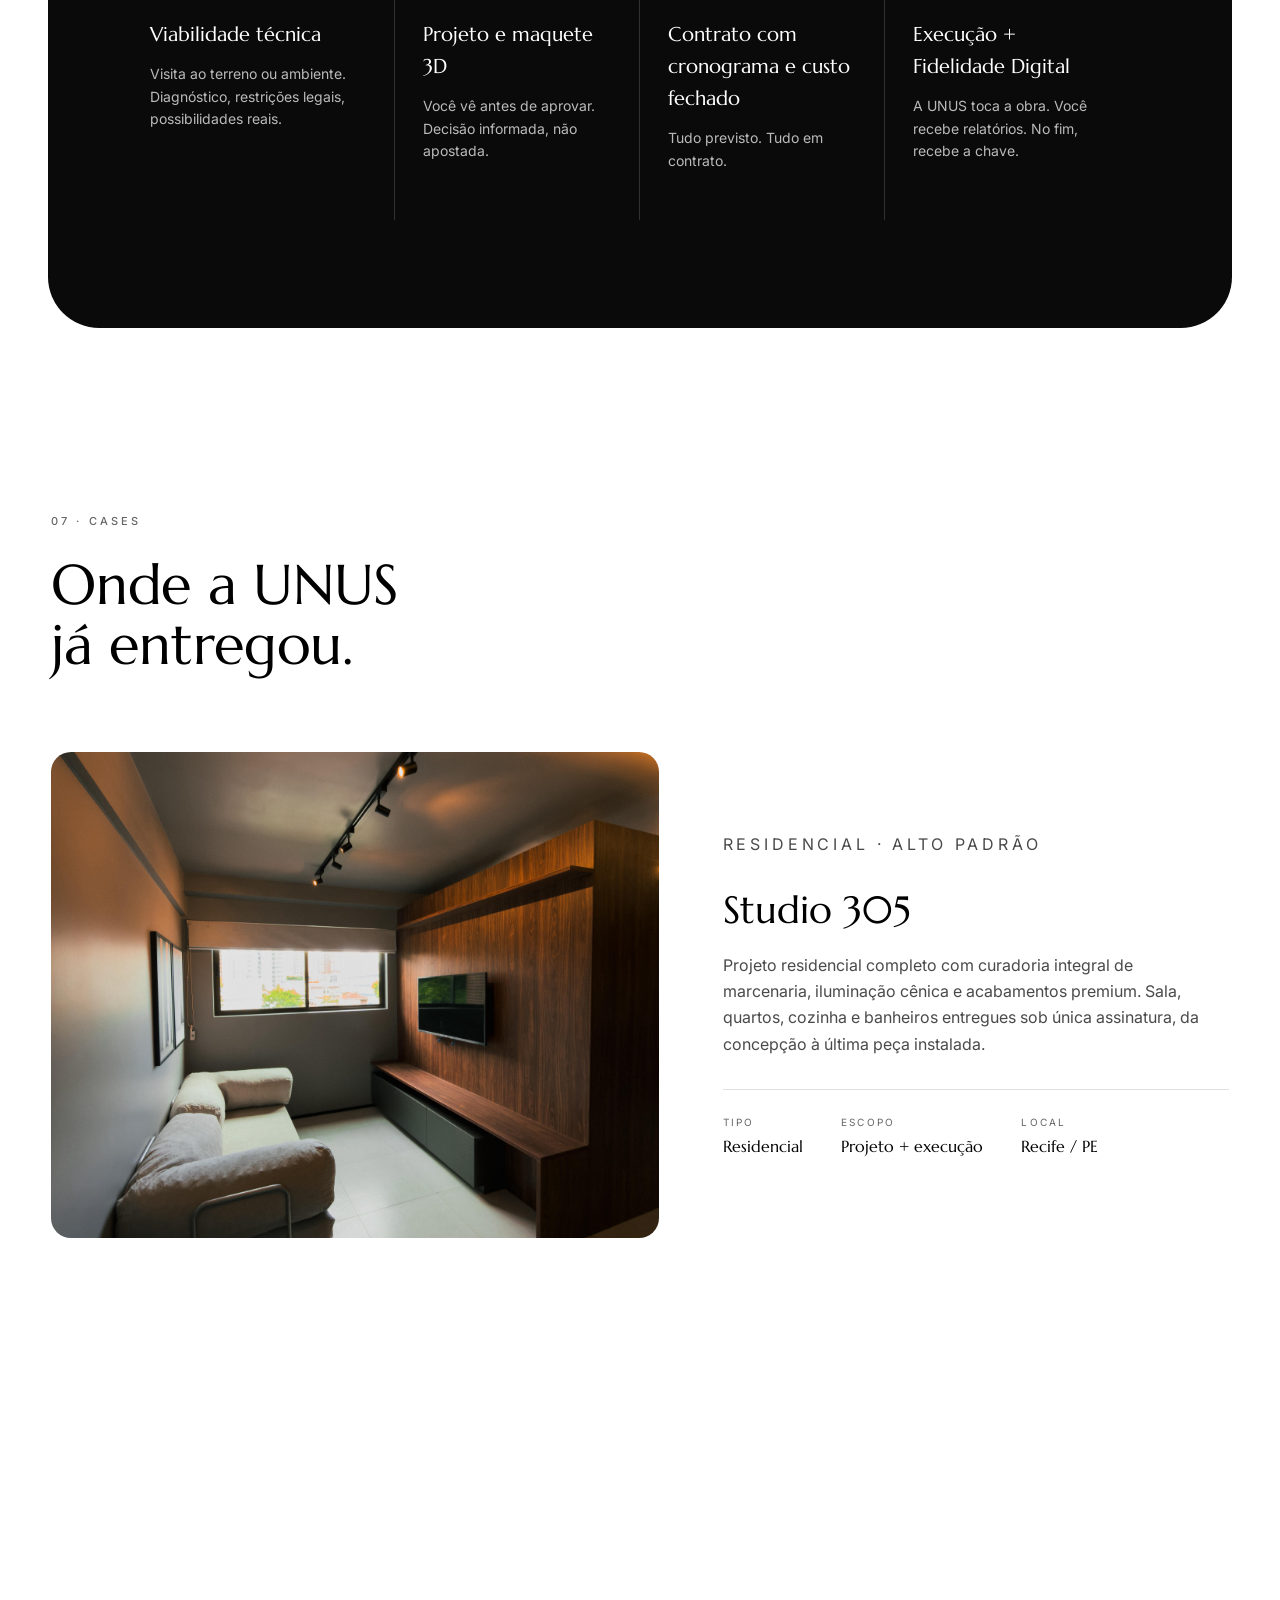
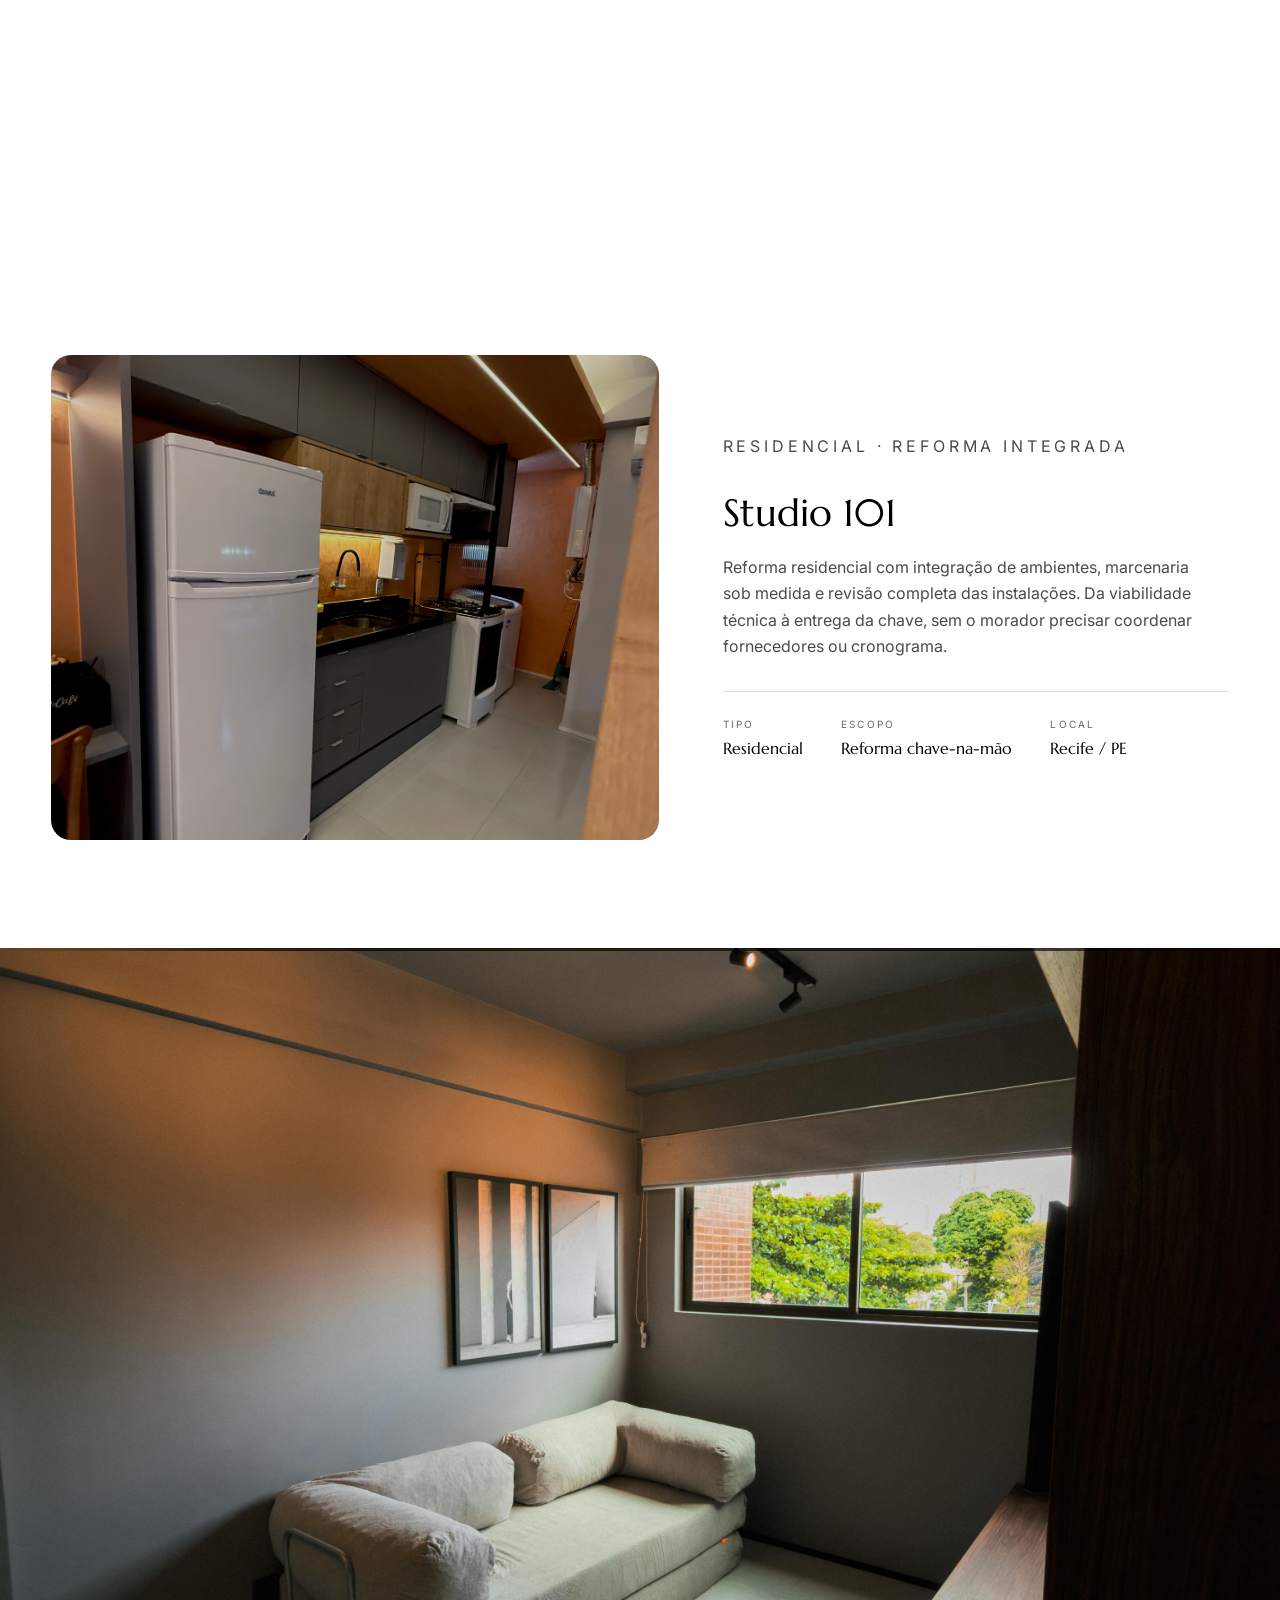
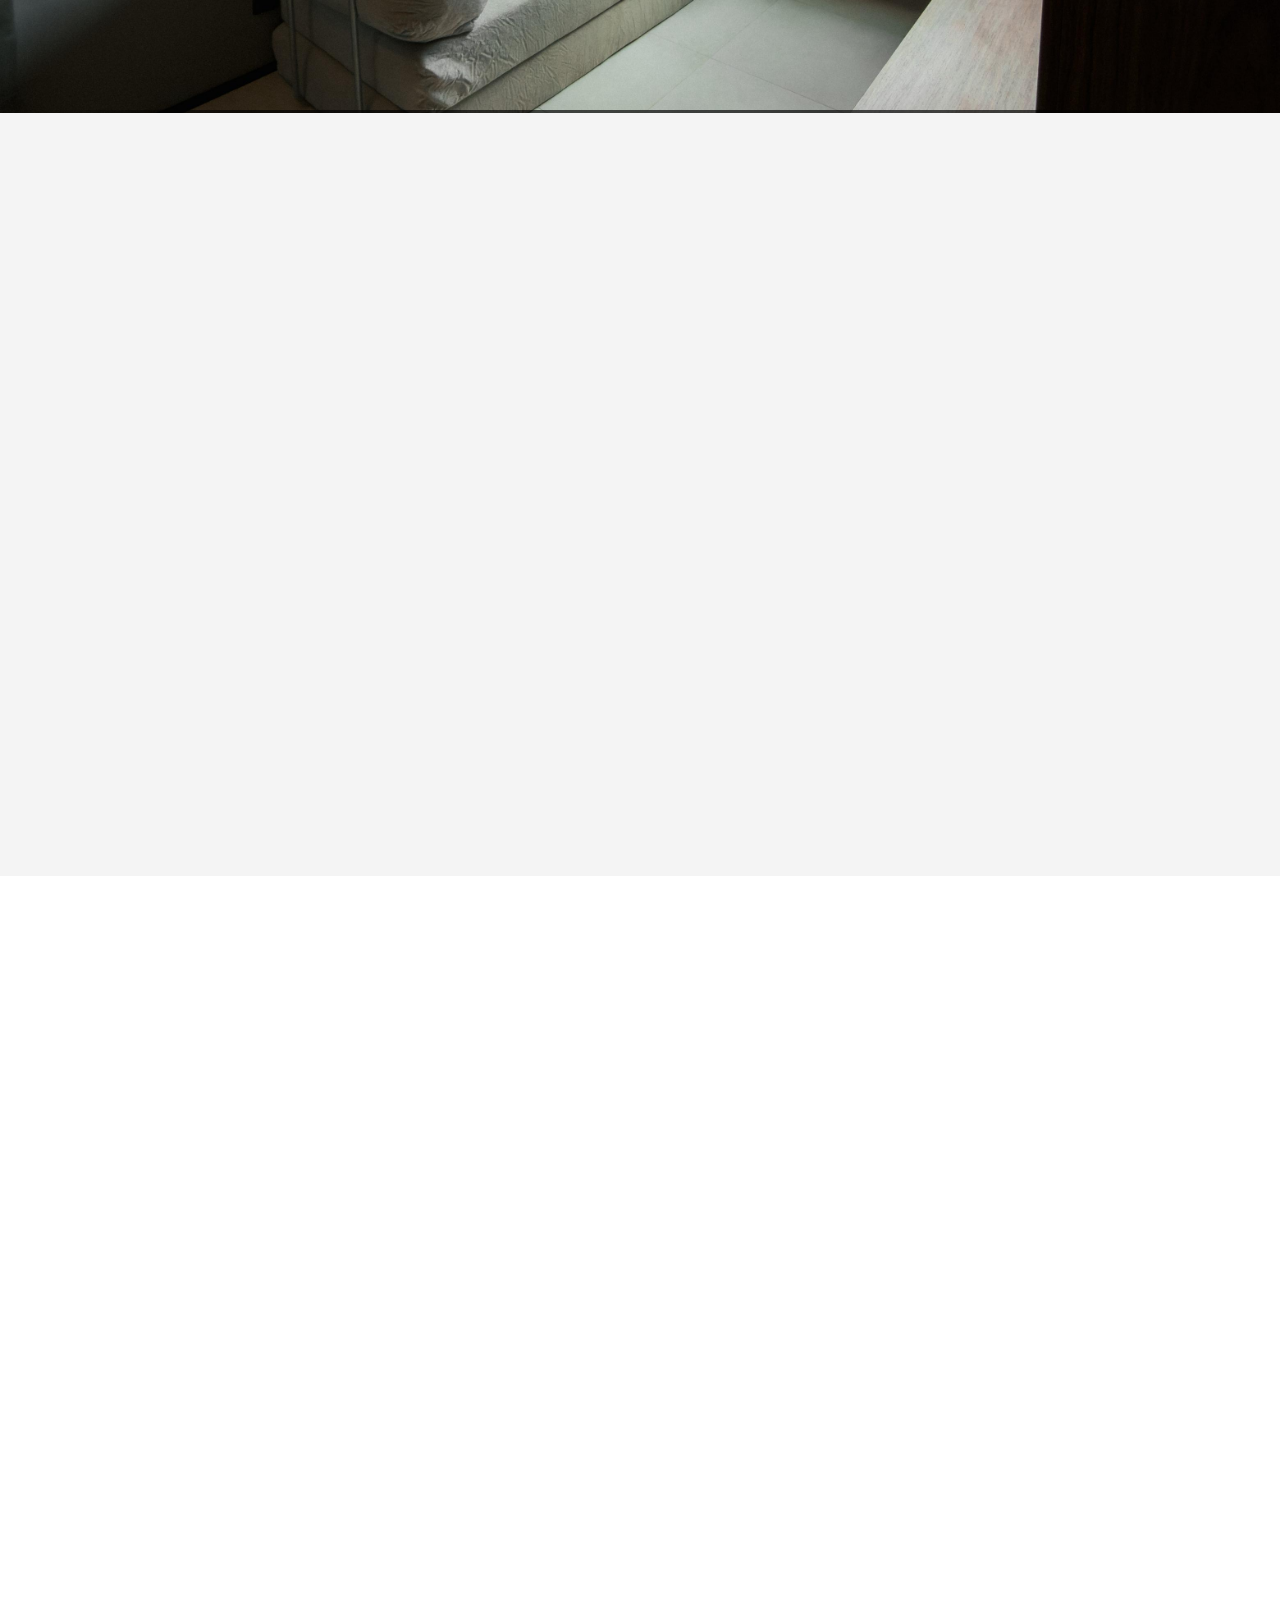
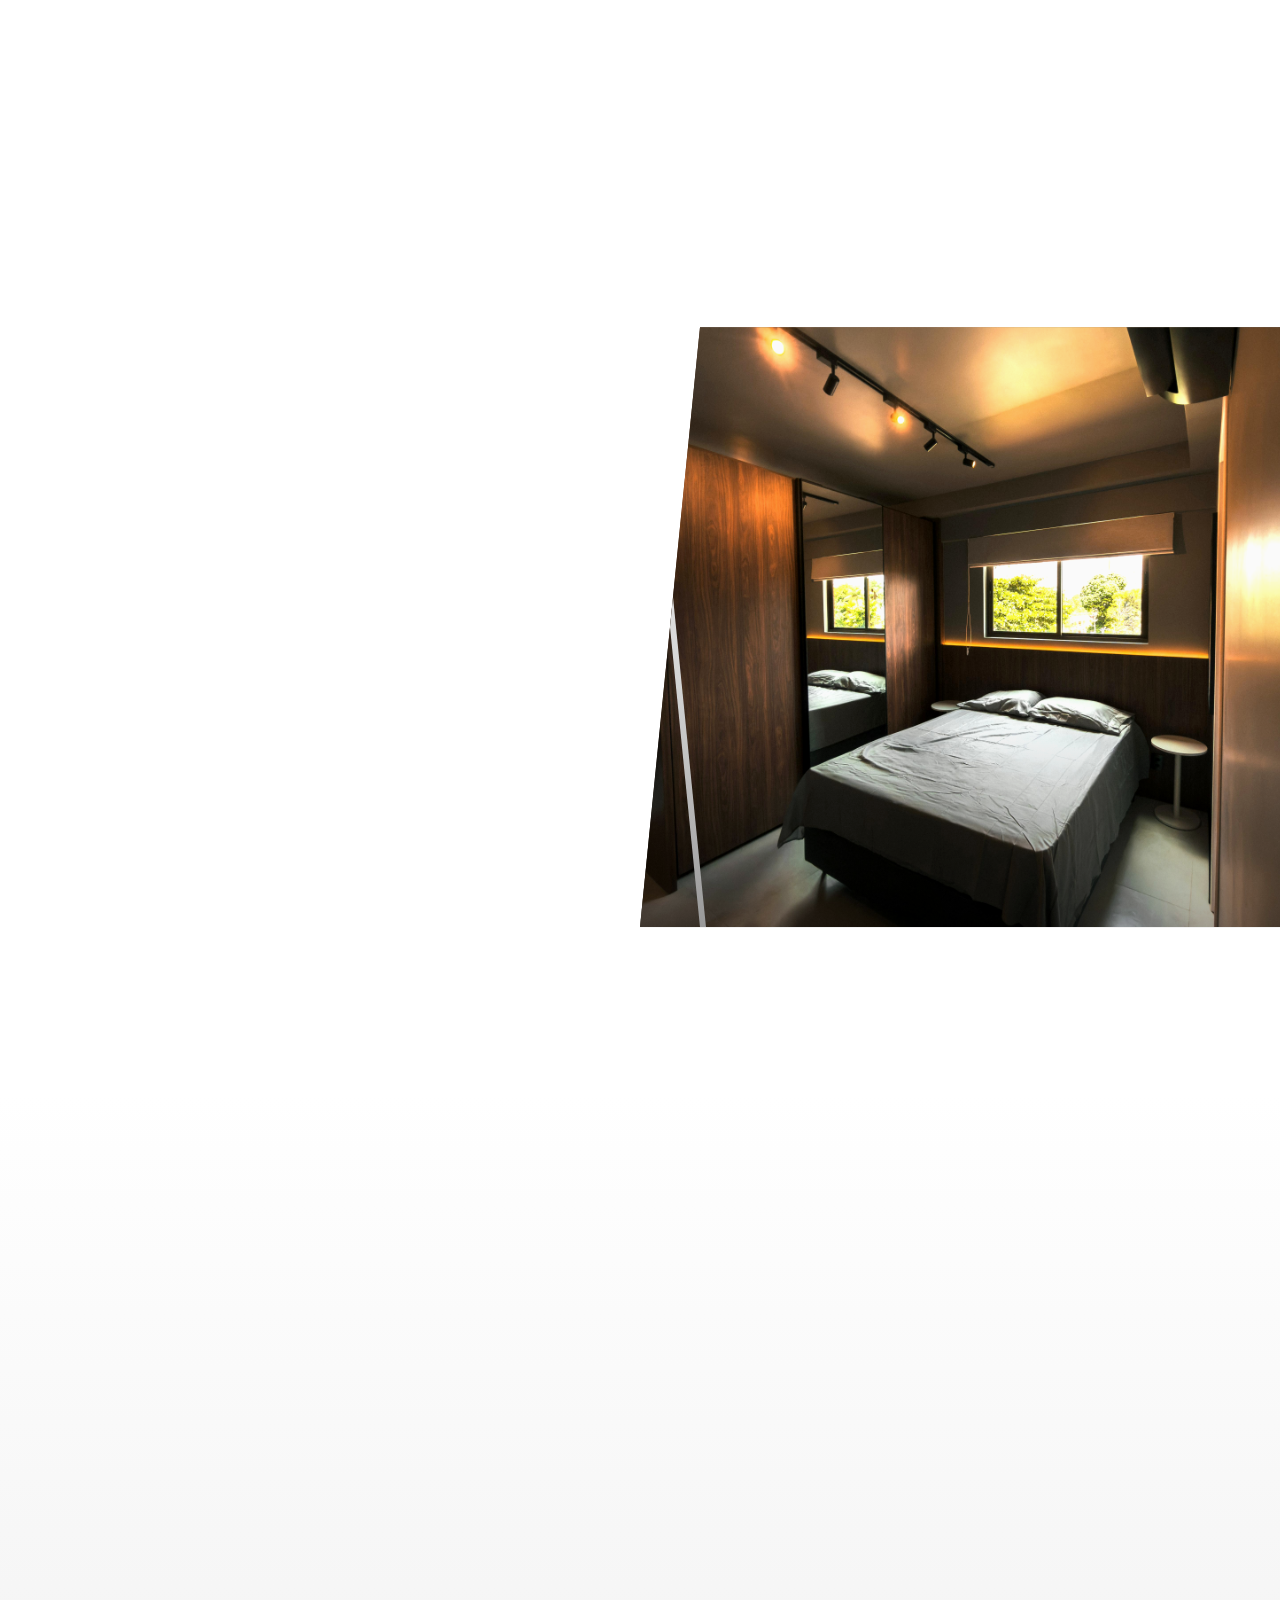
==== commit 8e767c44: "Mobile fixes: hero spacing, full-screen dark menu, processo 1col, garantia top, white WhatsApp CTA C" ====
--- a/index.html
+++ b/index.html
@@ -175,7 +175,7 @@
       </div>
 
       <p class="dores__bridge">
-        Tudo isso desaparece quando a obra tem<br>
+        Tudo isso desaparece quando a obra tem<br class="br-desktop">
         <strong>um único responsável técnico</strong> do início ao fim.
       </p>
     </div>
--- a/styles.css
+++ b/styles.css
@@ -363,18 +363,24 @@
 .nav-toggle.is-open span:nth-child(1) { transform: translateY(6px) rotate(45deg); }
 .nav-toggle.is-open span:nth-child(2) { opacity: 0; }
 .nav-toggle.is-open span:nth-child(3) { transform: translateY(-6px) rotate(-45deg); }
+/* menu aberto: X branco sobre fundo escuro do menu */
+.nav-toggle.is-open span { background: var(--white); }
 
 .mobile-menu[hidden] { display: none !important; }
 
 .mobile-menu {
   position: fixed;
-  inset: 76px 0 0 0;
-  background: var(--white);
+  inset: 0;
+  min-height: 100vh;
+  min-height: 100dvh;
+  background: var(--black);
   display: flex;
   flex-direction: column;
+  justify-content: center;
   gap: 0;
-  padding: 40px var(--gutter);
+  padding: 100px var(--gutter) 48px;
   z-index: 99;
+  overflow-y: auto;
 }
 
 .mobile-menu a {
@@ -382,8 +388,8 @@
   padding: 22px 0;
   font-family: var(--font-serif);
   font-size: 24px;
-  border-bottom: 1px solid var(--hairline);
-  color: var(--black);
+  border-bottom: 1px solid rgba(255,255,255,0.16);
+  color: var(--white);
 }
 
 .mobile-menu a.btn {
@@ -392,6 +398,13 @@
   font-size: 13px;
   border: none;
   text-align: center;
+}
+
+/* AJUSTE 6 — botao WhatsApp no menu: branco com letra preta */
+.mobile-menu a.btn--solid,
+.mobile-menu a.btn--solid:hover {
+  background: var(--white);
+  color: var(--black);
 }
 
 /* =====================
@@ -1603,6 +1616,13 @@
   letter-spacing: 0.12em;
   text-transform: uppercase;
   color: var(--muted-light);
+}
+
+/* AJUSTE 6 — CTA final WhatsApp: branco com letra preta (desktop + mobile) */
+.cta-final__inner .btn--solid,
+.cta-final__inner .btn--solid:hover {
+  background: var(--white);
+  color: var(--black);
 }
 
 /* =====================
@@ -1795,6 +1815,32 @@
   .processo-wrap { padding: 32px 16px; }
 
   .pull-quote blockquote { font-size: clamp(22px, 6.5vw, 32px); }
+
+  /* AJUSTE MOBILE 1 — hero respiro entre eyebrow/h1/lede/bullets */
+  .hero__inner { padding-top: clamp(120px, 16vh, 160px); padding-bottom: 72px; }
+  .hero .eyebrow { margin-bottom: 24px; }
+  .display--hero { margin-top: 0; }
+  .hero .lede { margin-top: 28px; }
+  .hero__bullets { margin: 40px 0 40px; gap: 16px; }
+  .hero__bullets li { padding: 14px 0; }
+
+  /* AJUSTE MOBILE 3 — remove quebra forcada apos "tem" */
+  .dores__bridge .br-desktop { display: none; }
+
+  /* AJUSTE MOBILE 4 — processo 1 coluna */
+  .passos { grid-template-columns: 1fr; }
+  .passo {
+    border-right: 0;
+    border-bottom: 1px solid var(--hairline-light);
+    padding: 32px 0;
+    padding-left: 0;
+  }
+  .passo:first-child { padding-top: 0; }
+  .passo:last-child { border-bottom: 0; }
+  .passo:not(:first-child) { padding-left: 0; }
+
+  /* AJUSTE MOBILE 5 — garantia reduz 70% do espaco superior */
+  .garantia { padding-top: calc(var(--section-y) * 0.3); }
 }
 
 @media (max-width: 480px) {
